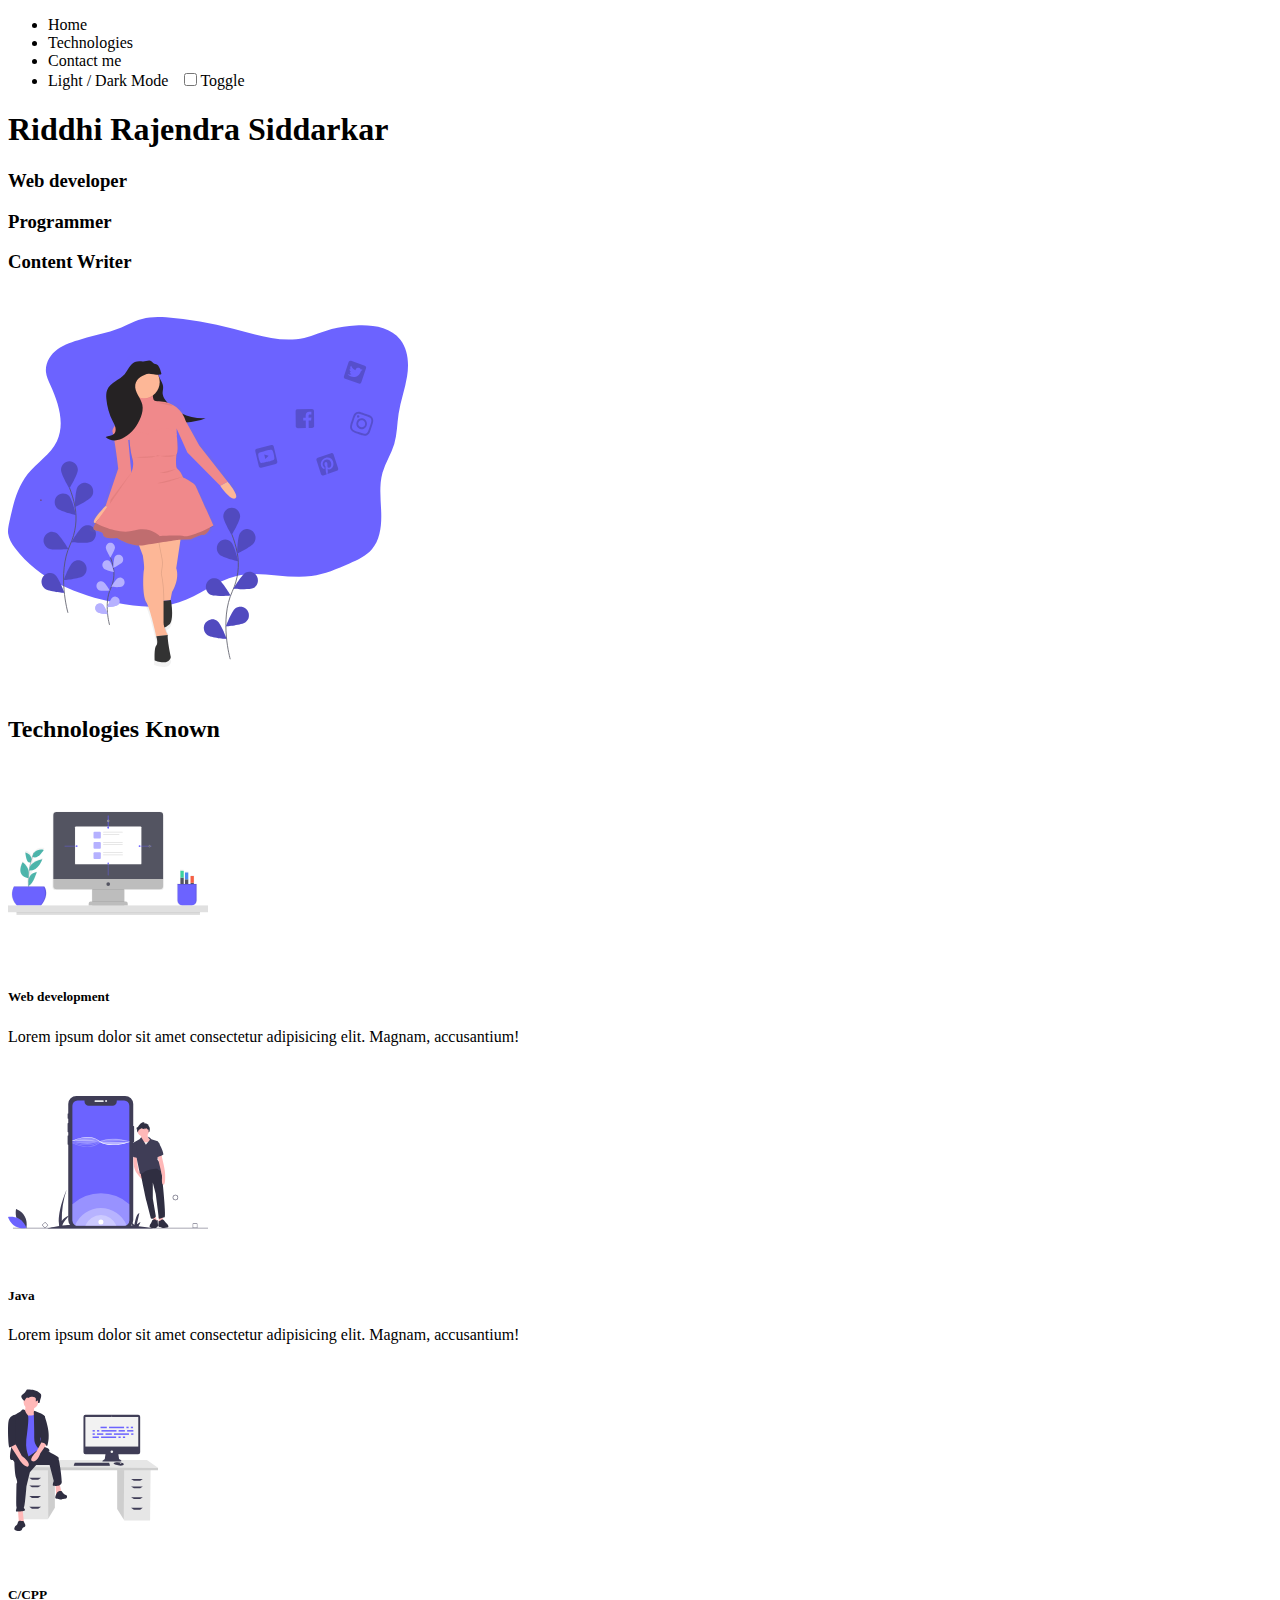
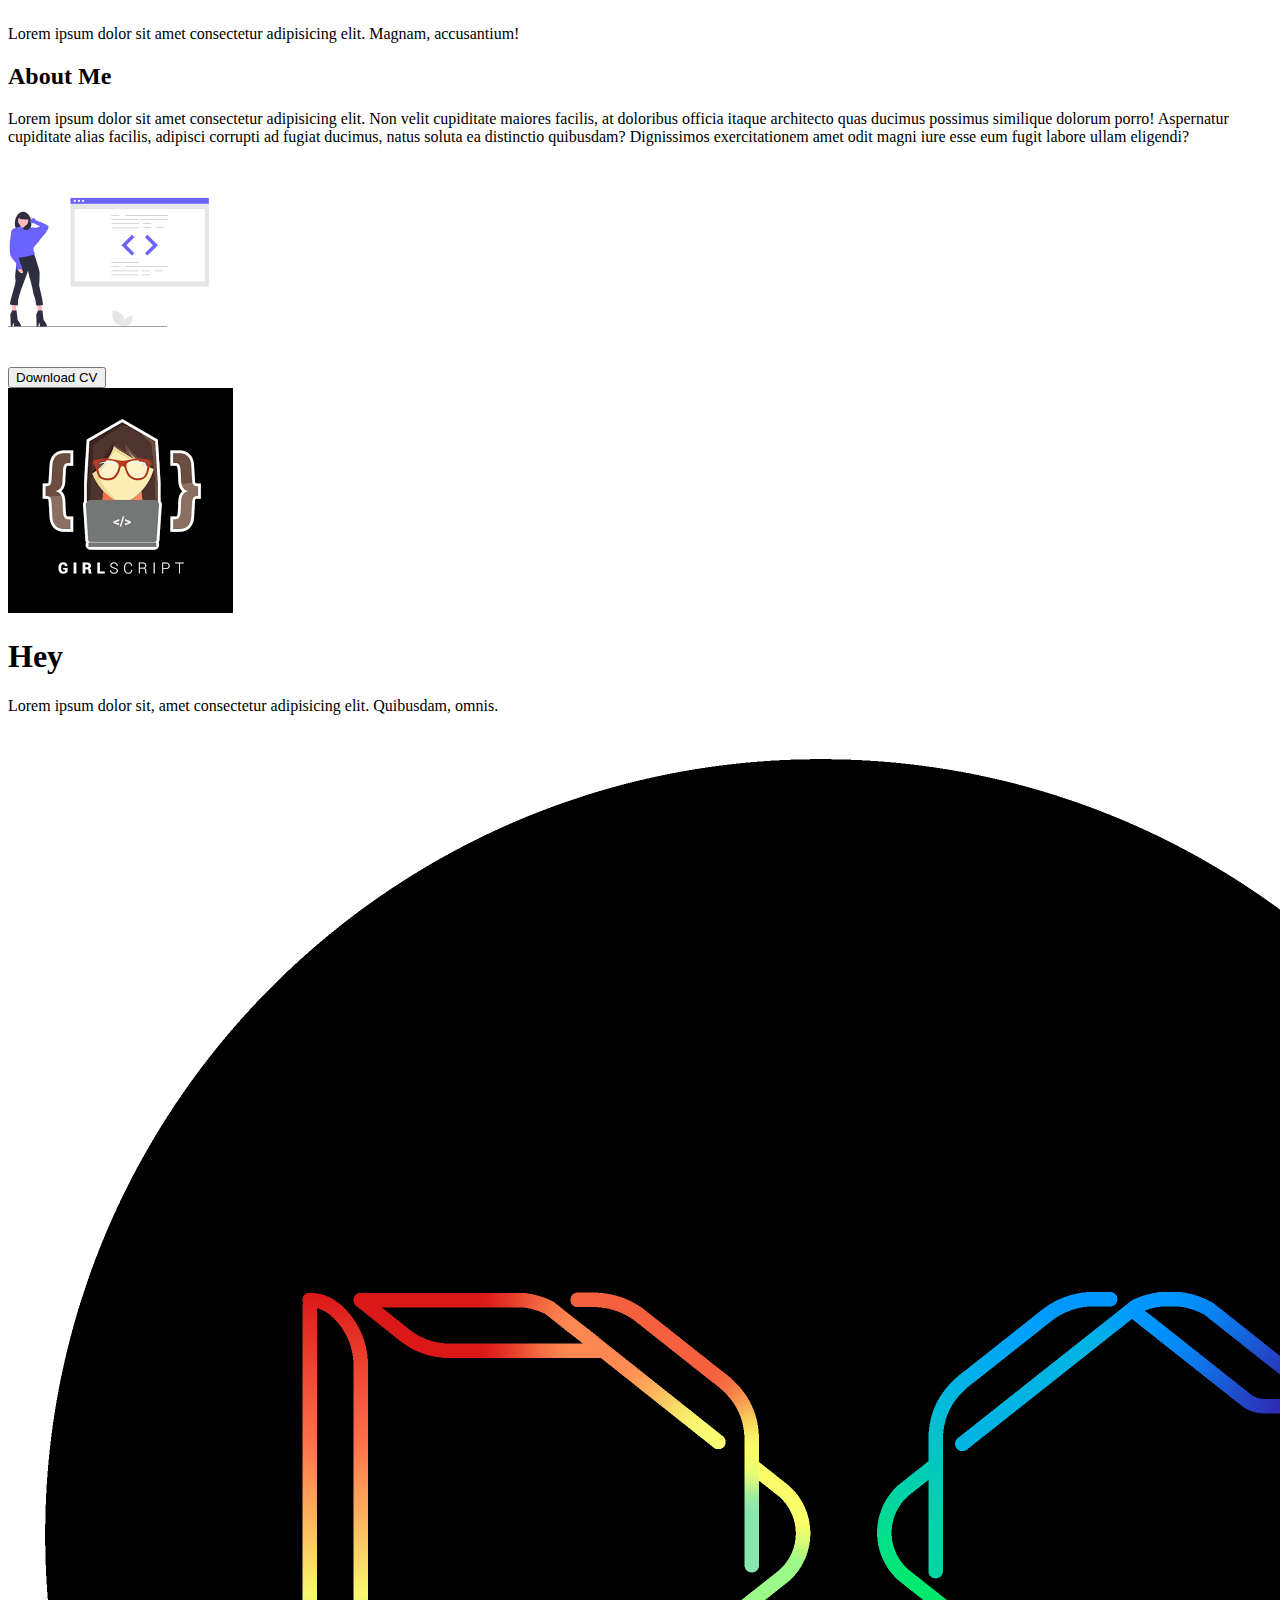
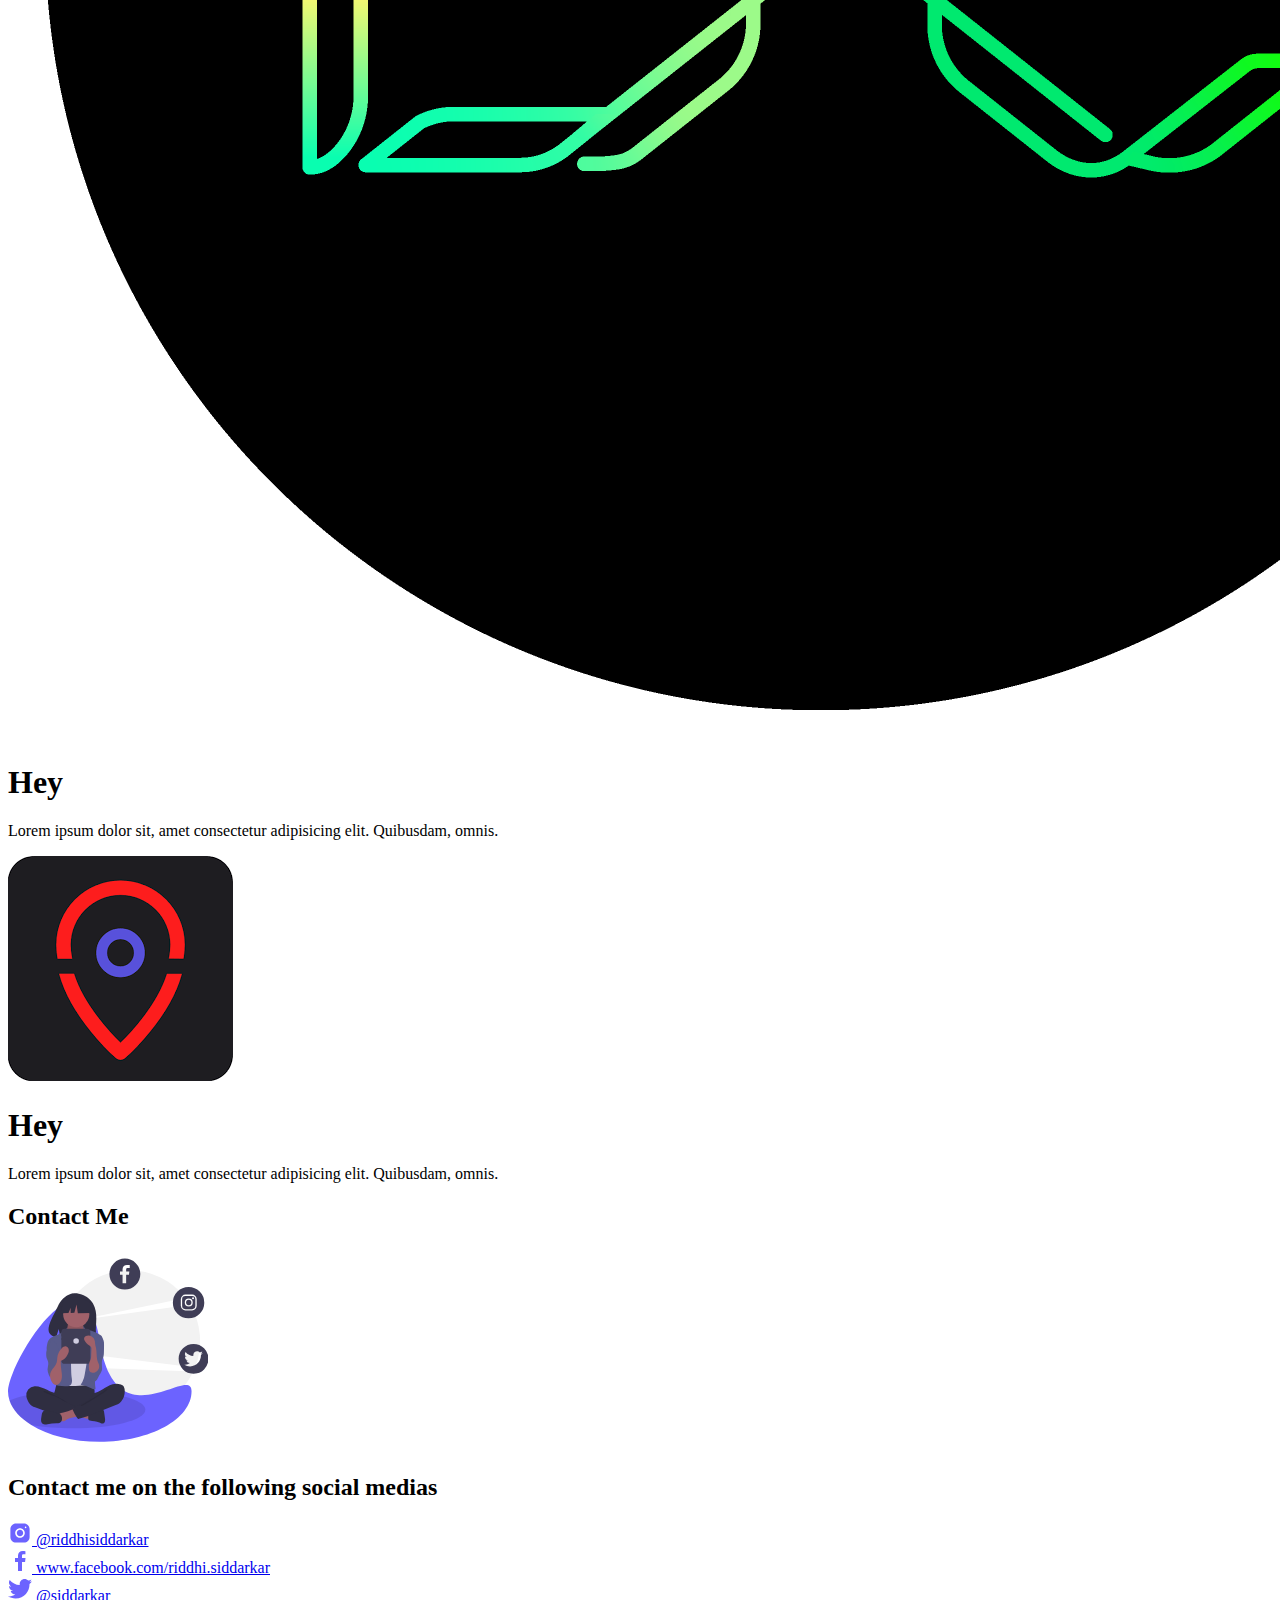
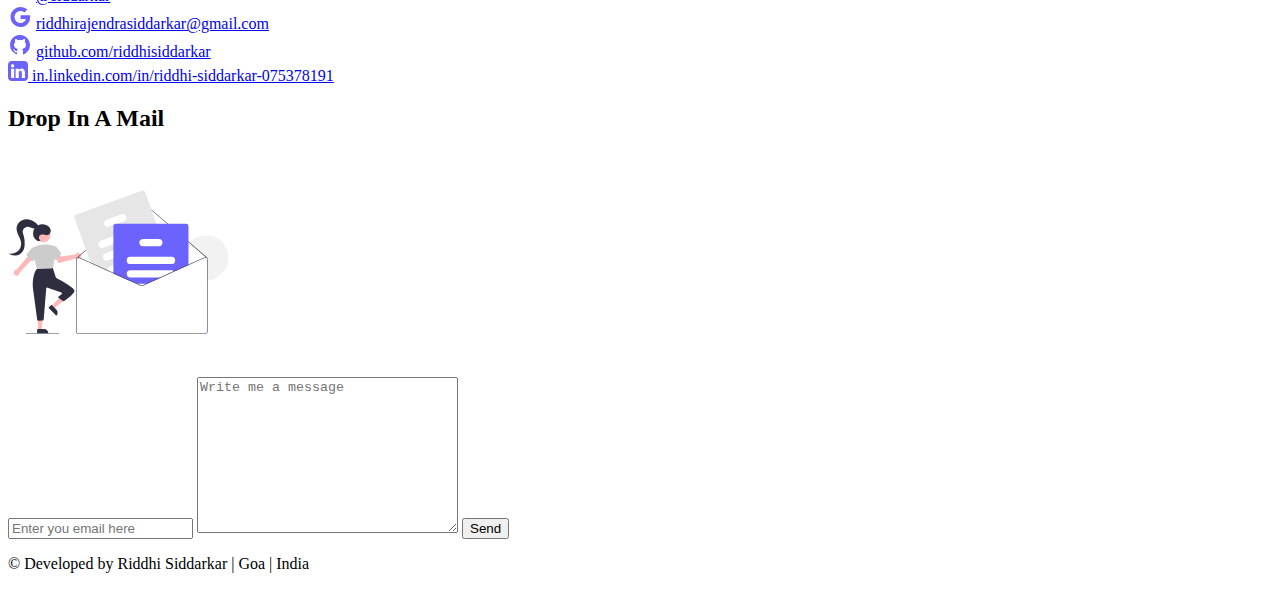
==== index.html @ 044e28ac "Update index.html" ====
<!DOCTYPE html>
<!-- <html lang="en" data-theme="dark"> -->
<html lang="en">
<head>
    <meta charset="UTF-8">
    <meta name="viewport" content="width=device-width, initial-scale=1.0">
    <link rel="stylesheet" href="./css/style.css">
    <link rel="stylesheet" href="./css/about.css">
    <link rel="stylesheet" href="./css/contact.css">
    <link rel="stylesheet" href="./css/getintouch.css">
    <link rel="stylesheet" href="./css/footer.css">
    <link href="https://fonts.googleapis.com/css2?family=Poppins:wght@300&family=Roboto+Slab&display=swap" rel="stylesheet">
    <link href="https://fonts.googleapis.com/css2?family=Pacifico&display=swap" rel="stylesheet">
    <link href="https://fonts.googleapis.com/css2?family=Playfair+Display:ital@1&display=swap" rel="stylesheet">
    <link href="https://fonts.googleapis.com/css2?family=Dancing+Script:wght@700&display=swap" rel="stylesheet">
    <title>Riddhi Siddarkar</title>
</head>
<body>
    <nav>
        <div class="hamburger">
            <div class="line"></div>
            <div class="line"></div>
            <div class="line"></div>
        </div>
        <ul class="navlinks">
            <li>Home</li>
            <li>Technologies</li>
            <li>Contact me</li>
            <li>  
                  <!-- <div class="container"> -->
                <div class="toggle-container">
                    
                <span>Light / Dark Mode  &nbsp; </span>
                    <input type="checkbox" id="switch" name="theme" /><label for="switch">Toggle</label></li>
        </ul>
    </nav>
        <main class="mainpage">
            <section class="mainintro">
                <h1 id="name">Riddhi <span id="middlename">Rajendra</span> Siddarkar</h1>
                <!-- <h3 id="introwords"><span>Web developer</span><span> Coder </span><span>Content Writer</span></h3> -->
                <div id="intro">
                <h3 class="introwords enter">Web developer</h3>
                <h3 class="introwords exit hide10">Programmer</h3>
                <h3 class="introwords exit hide10">Content Writer</h3>
                </div>
            </section>
            <svg class="svgcharacter"width="400" height="400" viewBox="0 0 1000 875" fill="none" xmlns="http://www.w3.org/2000/svg">
                <g id="undraw_influencer_d3xx 1" clip-path="url(#clip0)">
                <path id="Vector" d="M997.741 148.406C992.751 180.008 981.396 210.244 976.519 241.856C972.628 267.105 972.885 293.17 965.626 317.626C958.295 342.356 943.614 364.271 936.447 389.023C936.283 389.584 936.119 390.156 935.965 390.717C934.204 397.241 932.93 403.895 932.156 410.62C931.889 412.85 931.666 415.081 931.488 417.311C929.63 440.602 932.217 464.56 933.018 488.105C934.127 520.723 930.688 556.072 909.784 580.581C895.184 597.689 874.096 607.048 853.727 615.941C822.926 629.344 791.663 642.874 758.531 647.479C696.437 656.097 632.31 632.742 571.273 647.267C520.123 659.442 477.844 696.729 427.874 713.339C377.289 730.162 322.33 724.667 270.154 714.292C174.343 695.236 76.4062 656.478 16.9606 576.664C9.11667 566.13 1.81687 554.431 0.317895 541.24C-0.790935 531.575 1.34459 521.856 3.39798 512.37C12.6382 470.023 22.6485 426.066 49.2707 392.506C72.1968 363.615 106.386 343.923 122.289 310.384C143.111 266.481 126.016 214.044 105.862 169.866C101.006 159.279 95.8928 148.385 94.8661 136.676C92.8846 114.602 106.293 93.4288 123.819 80.5234C141.345 67.6181 162.566 61.3719 183.306 55.3162C220.174 44.7294 262.433 37.9115 296.714 20.2421C330.174 2.98563 356.827 -2.24426 395.277 0.825919C451.882 5.35595 508.007 14.8729 563.039 29.2727C621.355 44.5706 681.601 65.4796 740.462 52.3308C763.932 47.0374 785.985 36.5882 809.189 30.2149C828.593 24.9215 848.644 22.4759 868.737 21.3008C909.363 18.94 955.4 24.2016 980.954 56.8619C1000.4 81.7833 1002.74 116.826 997.741 148.406Z" fill="#6C63FF"/>
                <g id="plant3">
                <path id="Vector_2" d="M555.647 855.563C555.647 855.563 527.721 757.74 560.883 685.74C574.805 655.514 579.435 621.594 572.998 588.807C569.908 573.243 565.44 558.005 559.651 543.283" stroke="#535461" stroke-width="2" stroke-miterlimit="10"/>
                <path id="Vector_3" d="M580.349 497.845C580.349 509.829 559.292 544.607 559.292 544.607C559.292 544.607 538.244 509.787 538.244 497.845C538.415 492.206 540.708 486.857 544.636 482.931C548.564 479.005 553.821 476.809 559.292 476.809C564.763 476.809 570.019 479.005 573.947 482.931C577.876 486.857 580.168 492.206 580.339 497.845H580.349Z" fill="#6C63FF"/>
                <path id="Vector_4" d="M615.144 564.203C608.83 574.271 572.823 591.655 572.823 591.655C572.823 591.655 573.48 550.673 579.795 540.605C581.262 538.134 583.195 535.991 585.478 534.303C587.761 532.614 590.349 531.413 593.089 530.772C595.829 530.13 598.666 530.061 601.432 530.567C604.199 531.074 606.839 532.146 609.197 533.721C611.556 535.296 613.585 537.341 615.165 539.737C616.745 542.133 617.843 544.831 618.397 547.672C618.95 550.512 618.946 553.438 618.386 556.277C617.825 559.117 616.719 561.811 615.133 564.203H615.144Z" fill="#6C63FF"/>
                <path id="Vector_5" d="M613.624 677.694C603.244 683.114 563.655 679.366 563.655 679.366C563.655 679.366 584.281 644.324 594.661 638.935C599.63 636.495 605.327 636.157 610.534 637.994C615.74 639.832 620.043 643.697 622.52 648.765C624.997 653.832 625.452 659.697 623.788 665.106C622.123 670.515 618.471 675.037 613.614 677.704L613.624 677.694Z" fill="#6C63FF"/>
                <path id="Vector_6" d="M593.717 763.288C584.374 770.413 544.743 773.642 544.743 773.642C544.743 773.642 559.333 735.529 568.676 728.383C570.9 726.688 573.427 725.461 576.111 724.772C578.796 724.084 581.586 723.947 584.321 724.37C587.057 724.794 589.685 725.768 592.056 727.239C594.426 728.709 596.492 730.647 598.137 732.941C599.781 735.235 600.971 737.84 601.638 740.608C602.306 743.377 602.439 746.253 602.028 749.074C601.618 751.895 600.672 754.605 599.246 757.049C597.82 759.494 595.941 761.624 593.717 763.32V763.288Z" fill="#6C63FF"/>
                <path id="Vector_7" d="M528.624 593.973C536.961 602.326 575.852 610.986 575.852 610.986C575.852 610.986 566.335 571.19 557.998 562.837C556.023 560.807 553.678 559.201 551.096 558.113C548.515 557.025 545.75 556.477 542.962 556.5C540.173 556.523 537.417 557.116 534.853 558.246C532.289 559.376 529.968 561.02 528.025 563.083C526.082 565.145 524.556 567.585 523.534 570.261C522.513 572.936 522.018 575.794 522.076 578.669C522.135 581.544 522.747 584.378 523.876 587.007C525.005 589.636 526.63 592.007 528.655 593.984L528.624 593.973Z" fill="#6C63FF"/>
                <path id="Vector_8" d="M506.581 694.389C516.961 699.788 556.55 696.062 556.55 696.062C556.55 696.062 535.934 661.019 525.534 655.588C523.058 654.229 520.344 653.393 517.55 653.13C514.757 652.867 511.941 653.182 509.267 654.057C506.593 654.932 504.116 656.349 501.981 658.225C499.846 660.1 498.095 662.397 496.833 664.98C495.57 667.563 494.821 670.379 494.628 673.265C494.436 676.151 494.805 679.047 495.713 681.783C496.621 684.52 498.05 687.042 499.916 689.201C501.783 691.36 504.049 693.113 506.581 694.357V694.389Z" fill="#6C63FF"/>
                <path id="Vector_9" d="M498.142 795.017C507.485 802.142 547.115 805.371 547.115 805.371C547.115 805.371 532.526 767.258 523.183 760.112C518.69 756.688 513.062 755.244 507.537 756.099C502.012 756.954 497.042 760.037 493.722 764.67C490.401 769.302 489.001 775.106 489.83 780.803C490.659 786.5 493.649 791.624 498.142 795.048V795.017Z" fill="#6C63FF"/>
                <path id="Vector_10" opacity="0.25" d="M580.349 497.845C580.349 509.829 559.292 544.607 559.292 544.607C559.292 544.607 538.244 509.787 538.244 497.845C538.415 492.206 540.708 486.857 544.636 482.931C548.564 479.005 553.821 476.809 559.292 476.809C564.763 476.809 570.019 479.005 573.947 482.931C577.876 486.857 580.168 492.206 580.339 497.845H580.349Z" fill="black"/>
                <path id="Vector_11" opacity="0.25" d="M615.144 564.203C608.83 574.271 572.823 591.655 572.823 591.655C572.823 591.655 573.48 550.673 579.795 540.605C581.262 538.134 583.195 535.991 585.478 534.303C587.761 532.614 590.349 531.413 593.089 530.772C595.829 530.13 598.666 530.061 601.432 530.567C604.199 531.074 606.839 532.146 609.197 533.721C611.556 535.296 613.585 537.341 615.165 539.737C616.745 542.133 617.843 544.831 618.397 547.672C618.95 550.512 618.946 553.438 618.386 556.277C617.825 559.117 616.719 561.811 615.133 564.203H615.144Z" fill="black"/>
                <path id="Vector_12" opacity="0.25" d="M613.624 677.694C603.244 683.114 563.655 679.366 563.655 679.366C563.655 679.366 584.281 644.324 594.661 638.935C599.63 636.495 605.327 636.157 610.534 637.994C615.74 639.832 620.043 643.697 622.52 648.765C624.997 653.832 625.452 659.697 623.788 665.106C622.123 670.515 618.471 675.037 613.614 677.704L613.624 677.694Z" fill="black"/>
                <path id="Vector_13" opacity="0.25" d="M593.717 763.288C584.374 770.413 544.743 773.642 544.743 773.642C544.743 773.642 559.333 735.529 568.676 728.383C570.9 726.688 573.427 725.461 576.111 724.772C578.796 724.084 581.586 723.947 584.321 724.37C587.057 724.794 589.685 725.768 592.056 727.239C594.426 728.709 596.492 730.647 598.137 732.941C599.781 735.235 600.971 737.84 601.638 740.608C602.306 743.377 602.439 746.253 602.028 749.074C601.618 751.895 600.672 754.605 599.246 757.049C597.82 759.494 595.941 761.624 593.717 763.32V763.288Z" fill="black"/>
                <path id="Vector_14" opacity="0.25" d="M528.624 593.973C536.961 602.326 575.852 610.986 575.852 610.986C575.852 610.986 566.335 571.19 557.998 562.837C556.023 560.807 553.678 559.201 551.096 558.113C548.515 557.025 545.75 556.477 542.962 556.5C540.173 556.523 537.417 557.116 534.853 558.246C532.289 559.376 529.968 561.02 528.025 563.083C526.082 565.145 524.556 567.585 523.534 570.261C522.513 572.936 522.018 575.794 522.076 578.669C522.135 581.544 522.747 584.378 523.876 587.007C525.005 589.636 526.63 592.007 528.655 593.984L528.624 593.973Z" fill="black"/>
                <path id="Vector_15" opacity="0.25" d="M506.581 694.389C516.961 699.788 556.55 696.062 556.55 696.062C556.55 696.062 535.934 661.019 525.534 655.588C523.058 654.229 520.344 653.393 517.55 653.13C514.757 652.867 511.941 653.182 509.267 654.057C506.593 654.932 504.116 656.349 501.981 658.225C499.846 660.1 498.095 662.397 496.833 664.98C495.57 667.563 494.821 670.379 494.628 673.265C494.436 676.151 494.805 679.047 495.713 681.783C496.621 684.52 498.05 687.042 499.916 689.201C501.783 691.36 504.049 693.113 506.581 694.357V694.389Z" fill="black"/>
                <path id="Vector_16" opacity="0.25" d="M498.142 795.017C507.485 802.142 547.115 805.371 547.115 805.371C547.115 805.371 532.526 767.258 523.183 760.112C518.69 756.688 513.062 755.244 507.537 756.099C502.012 756.954 497.042 760.037 493.722 764.67C490.401 769.302 489.001 775.106 489.83 780.803C490.659 786.5 493.649 791.624 498.142 795.048V795.017Z" fill="black"/>
                </g>
                <g id="plant1">
                <path id="Vector_17" d="M149.897 739.616C149.897 739.616 121.951 641.783 155.134 569.782C169.055 539.557 173.686 505.637 167.248 472.849C164.158 457.286 159.691 442.048 153.901 427.326" stroke="#535461" stroke-width="2" stroke-miterlimit="10"/>
                <path id="Vector_18" d="M174.63 381.845C174.63 393.829 153.573 428.607 153.573 428.607C153.573 428.607 132.515 393.84 132.515 381.845C132.686 376.206 134.979 370.858 138.907 366.931C142.835 363.005 148.092 360.81 153.563 360.81C159.034 360.81 164.29 363.005 168.218 366.931C172.147 370.858 174.439 376.206 174.61 381.845H174.63Z" fill="#6C63FF"/>
                <path id="Vector_19" d="M209.446 448.256C203.131 458.324 167.125 475.708 167.125 475.708C167.125 475.708 167.782 434.726 174.097 424.658C175.579 422.219 177.516 420.108 179.797 418.448C182.078 416.787 184.656 415.611 187.381 414.988C190.106 414.365 192.925 414.306 195.672 414.816C198.42 415.326 201.041 416.395 203.385 417.959C205.728 419.524 207.747 421.553 209.323 423.929C210.898 426.305 212 428.98 212.564 431.8C213.128 434.619 213.143 437.526 212.608 440.351C212.072 443.176 210.997 445.863 209.446 448.256Z" fill="#6C63FF"/>
                <path id="Vector_20" d="M207.916 561.736C197.536 567.136 157.947 563.409 157.947 563.409C157.947 563.409 178.573 528.367 188.953 522.978C191.429 521.618 194.143 520.783 196.936 520.52C199.73 520.257 202.546 520.572 205.22 521.447C207.893 522.322 210.37 523.739 212.506 525.614C214.641 527.49 216.391 529.787 217.654 532.369C218.917 534.952 219.666 537.769 219.858 540.655C220.051 543.54 219.682 546.436 218.774 549.173C217.866 551.91 216.437 554.432 214.57 556.591C212.704 558.75 210.438 560.503 207.906 561.747L207.916 561.736Z" fill="#6C63FF"/>
                <path id="Vector_21" d="M188.008 647.341C178.665 654.466 139.035 657.695 139.035 657.695C139.035 657.695 153.624 619.583 162.967 612.436C167.46 609.012 173.088 607.569 178.613 608.424C184.138 609.278 189.107 612.361 192.428 616.994C195.749 621.627 197.149 627.43 196.32 633.127C195.491 638.825 192.501 643.949 188.008 647.373V647.341Z" fill="#6C63FF"/>
                <path id="Vector_22" d="M122.916 478.026C131.253 486.379 170.144 495.039 170.144 495.039C170.144 495.039 160.626 455.243 152.29 446.891C148.268 442.966 142.909 440.833 137.373 440.953C131.837 441.073 126.57 443.436 122.712 447.532C118.853 451.627 116.715 457.125 116.759 462.834C116.803 468.543 119.026 474.005 122.947 478.037L122.916 478.026Z" fill="#6C63FF"/>
                <path id="Vector_23" d="M100.873 578.442C111.253 583.841 150.842 580.115 150.842 580.115C150.842 580.115 130.216 545.073 119.836 539.684C117.36 538.324 114.646 537.489 111.852 537.226C109.059 536.963 106.243 537.278 103.569 538.153C100.895 539.028 98.4182 540.445 96.2829 542.32C94.1476 544.196 92.3973 546.493 91.1346 549.075C89.872 551.658 89.1225 554.475 88.9302 557.361C88.7378 560.246 89.1065 563.142 90.0146 565.879C90.9227 568.616 92.3519 571.138 94.2183 573.297C96.0846 575.456 98.3505 577.209 100.883 578.453L100.873 578.442Z" fill="#6C63FF"/>
                <path id="Vector_24" d="M92.4025 679.07C101.745 686.195 141.376 689.424 141.376 689.424C141.376 689.424 126.786 651.311 117.444 644.165C115.219 642.47 112.692 641.243 110.008 640.554C107.323 639.866 104.533 639.729 101.798 640.152C99.0619 640.575 96.4339 641.55 94.0635 643.021C91.6931 644.491 89.6268 646.429 87.9825 648.723C86.3383 651.017 85.1484 653.622 84.4807 656.39C83.8129 659.159 83.6805 662.035 84.0909 664.856C84.5014 667.677 85.4466 670.387 86.8727 672.831C88.2988 675.276 90.1778 677.406 92.4025 679.102V679.07Z" fill="#6C63FF"/>
                <path id="Vector_25" opacity="0.25" d="M174.63 381.845C174.63 393.829 153.573 428.607 153.573 428.607C153.573 428.607 132.515 393.84 132.515 381.845C132.686 376.206 134.979 370.858 138.907 366.931C142.835 363.005 148.092 360.81 153.563 360.81C159.034 360.81 164.29 363.005 168.218 366.931C172.147 370.858 174.439 376.206 174.61 381.845H174.63Z" fill="black"/>
                <path id="Vector_26" opacity="0.25" d="M209.446 448.256C203.131 458.324 167.125 475.708 167.125 475.708C167.125 475.708 167.782 434.726 174.097 424.658C175.579 422.219 177.516 420.108 179.797 418.448C182.078 416.787 184.656 415.611 187.381 414.988C190.106 414.365 192.925 414.306 195.672 414.816C198.42 415.326 201.041 416.395 203.385 417.959C205.728 419.524 207.747 421.553 209.323 423.929C210.898 426.305 212 428.98 212.564 431.8C213.128 434.619 213.143 437.526 212.608 440.351C212.072 443.176 210.997 445.863 209.446 448.256Z" fill="black"/>
                <path id="Vector_27" opacity="0.25" d="M207.916 561.736C197.536 567.136 157.947 563.409 157.947 563.409C157.947 563.409 178.573 528.367 188.953 522.978C191.429 521.618 194.143 520.783 196.936 520.52C199.73 520.257 202.546 520.572 205.22 521.447C207.893 522.322 210.37 523.739 212.506 525.614C214.641 527.49 216.391 529.787 217.654 532.369C218.917 534.952 219.666 537.769 219.858 540.655C220.051 543.54 219.682 546.436 218.774 549.173C217.866 551.91 216.437 554.432 214.57 556.591C212.704 558.75 210.438 560.503 207.906 561.747L207.916 561.736Z" fill="black"/>
                <path id="Vector_28" opacity="0.25" d="M188.008 647.341C178.665 654.466 139.035 657.695 139.035 657.695C139.035 657.695 153.624 619.583 162.967 612.436C167.46 609.012 173.088 607.569 178.613 608.424C184.138 609.278 189.107 612.361 192.428 616.994C195.749 621.627 197.149 627.43 196.32 633.127C195.491 638.825 192.501 643.949 188.008 647.373V647.341Z" fill="black"/>
                <path id="Vector_29" opacity="0.25" d="M122.916 478.026C131.253 486.379 170.144 495.039 170.144 495.039C170.144 495.039 160.626 455.243 152.29 446.891C148.268 442.966 142.909 440.833 137.373 440.953C131.837 441.073 126.57 443.436 122.712 447.532C118.853 451.627 116.715 457.125 116.759 462.834C116.803 468.543 119.026 474.005 122.947 478.037L122.916 478.026Z" fill="black"/>
                <path id="Vector_30" opacity="0.25" d="M100.873 578.442C111.253 583.841 150.842 580.115 150.842 580.115C150.842 580.115 130.216 545.073 119.836 539.684C117.36 538.324 114.646 537.489 111.852 537.226C109.059 536.963 106.243 537.278 103.569 538.153C100.895 539.028 98.4182 540.445 96.2829 542.32C94.1476 544.196 92.3973 546.493 91.1346 549.075C89.872 551.658 89.1225 554.475 88.9302 557.361C88.7378 560.246 89.1065 563.142 90.0146 565.879C90.9227 568.616 92.3519 571.138 94.2183 573.297C96.0846 575.456 98.3505 577.209 100.883 578.453L100.873 578.442Z" fill="black"/>
                <path id="Vector_31" opacity="0.25" d="M92.4025 679.07C101.745 686.195 141.376 689.424 141.376 689.424C141.376 689.424 126.786 651.311 117.444 644.165C115.219 642.47 112.692 641.243 110.008 640.554C107.323 639.866 104.533 639.729 101.798 640.152C99.0619 640.575 96.4339 641.55 94.0635 643.021C91.6931 644.491 89.6268 646.429 87.9825 648.723C86.3383 651.017 85.1484 653.622 84.4807 656.39C83.8129 659.159 83.6805 662.035 84.0909 664.856C84.5014 667.677 85.4466 670.387 86.8727 672.831C88.2988 675.276 90.1778 677.406 92.4025 679.102V679.07Z" fill="black"/>
                </g>
                <g id="plant2">
                <path id="Vector_32" d="M253.973 770.074C253.973 770.074 238.85 717.14 256.807 678.128C264.444 661.828 266.746 643.413 263.368 625.649C261.707 617.228 259.301 608.982 256.181 601.013" stroke="#535461" stroke-width="2" stroke-miterlimit="10"/>
                <path id="Vector_33" d="M267.341 576.378C267.341 582.868 255.945 601.691 255.945 601.691C255.945 601.691 244.548 582.868 244.548 576.378C244.548 573.261 245.749 570.272 247.886 568.068C250.023 565.865 252.922 564.626 255.945 564.626C258.967 564.626 261.866 565.865 264.003 568.068C266.14 570.272 267.341 573.261 267.341 576.378Z" fill="#6C63FF"/>
                <path id="Vector_34" d="M286.181 612.331C282.762 617.783 263.275 627.152 263.275 627.152C263.275 627.152 263.624 604.92 267.053 599.521C267.867 598.225 268.92 597.107 270.153 596.231C271.386 595.355 272.773 594.738 274.237 594.415C275.701 594.092 277.212 594.07 278.685 594.349C280.157 594.628 281.562 595.204 282.818 596.043C284.075 596.882 285.159 597.968 286.008 599.239C286.858 600.51 287.456 601.941 287.77 603.451C288.083 604.96 288.105 606.518 287.834 608.037C287.563 609.555 287.005 611.003 286.191 612.299L286.181 612.331Z" fill="#6C63FF"/>
                <path id="Vector_35" d="M285.359 673.776C279.743 676.698 258.306 674.676 258.306 674.676C258.306 674.676 269.476 655.705 275.092 652.783C277.792 651.379 280.922 651.138 283.794 652.114C286.666 653.09 289.044 655.202 290.406 657.986C291.767 660.77 292 663.998 291.054 666.959C290.108 669.92 288.059 672.373 285.359 673.776Z" fill="#6C63FF"/>
                <path id="Vector_36" d="M274.589 720.168C269.528 724.032 248.07 725.768 248.07 725.768C248.07 725.768 255.965 705.124 261.027 701.27C263.457 699.416 266.502 698.633 269.492 699.093C272.482 699.554 275.173 701.221 276.971 703.727C278.77 706.233 279.529 709.373 279.083 712.456C278.636 715.539 277.02 718.313 274.589 720.168Z" fill="#6C63FF"/>
                <path id="Vector_37" d="M239.343 628.454C243.86 632.975 264.897 637.665 264.897 637.665C264.897 637.665 259.764 616.121 255.226 611.6C253.057 609.428 250.14 608.234 247.117 608.279C244.094 608.325 241.213 609.607 239.107 611.844C237.001 614.08 235.842 617.088 235.886 620.205C235.931 623.322 237.174 626.293 239.343 628.465V628.454Z" fill="#6C63FF"/>
                <path id="Vector_38" d="M227.413 682.818C233.029 685.74 254.466 683.718 254.466 683.718C254.466 683.718 243.326 664.746 237.669 661.824C236.333 661.129 234.876 660.712 233.383 660.597C231.89 660.483 230.39 660.672 228.968 661.155C227.546 661.639 226.23 662.406 225.096 663.413C223.961 664.421 223.03 665.649 222.356 667.027C221.682 668.406 221.278 669.908 221.167 671.447C221.055 672.987 221.239 674.534 221.708 676C222.176 677.466 222.921 678.823 223.898 679.993C224.875 681.163 226.066 682.122 227.402 682.818H227.413Z" fill="#6C63FF"/>
                <path id="Vector_39" d="M222.793 737.297C227.854 741.161 249.312 742.898 249.312 742.898C249.312 742.898 241.417 722.254 236.355 718.4C235.152 717.482 233.785 716.817 232.332 716.443C230.88 716.07 229.37 715.995 227.89 716.223C226.409 716.451 224.987 716.977 223.703 717.772C222.42 718.567 221.301 719.615 220.411 720.856C219.52 722.097 218.875 723.506 218.513 725.004C218.151 726.502 218.078 728.059 218.299 729.585C218.521 731.112 219.031 732.579 219.802 733.902C220.573 735.225 221.589 736.379 222.793 737.297Z" fill="#6C63FF"/>
                <path id="Vector_40" opacity="0.5" d="M267.341 576.378C267.341 582.868 255.945 601.691 255.945 601.691C255.945 601.691 244.548 582.868 244.548 576.378C244.548 573.261 245.749 570.272 247.886 568.068C250.023 565.865 252.922 564.626 255.945 564.626C258.967 564.626 261.866 565.865 264.003 568.068C266.14 570.272 267.341 573.261 267.341 576.378Z" fill="white"/>
                <path id="Vector_41" opacity="0.5" d="M286.181 612.331C282.762 617.783 263.275 627.152 263.275 627.152C263.275 627.152 263.624 604.92 267.053 599.521C267.867 598.225 268.92 597.107 270.153 596.231C271.386 595.355 272.773 594.738 274.237 594.415C275.701 594.092 277.212 594.07 278.685 594.349C280.157 594.628 281.562 595.204 282.818 596.043C284.075 596.882 285.159 597.968 286.008 599.239C286.858 600.51 287.456 601.941 287.77 603.451C288.083 604.96 288.105 606.518 287.834 608.037C287.563 609.555 287.005 611.003 286.191 612.299L286.181 612.331Z" fill="white"/>
                <path id="Vector_42" opacity="0.5" d="M285.359 673.776C279.743 676.698 258.306 674.676 258.306 674.676C258.306 674.676 269.476 655.705 275.092 652.783C277.792 651.379 280.922 651.138 283.794 652.114C286.666 653.09 289.044 655.202 290.406 657.986C291.767 660.77 292 663.998 291.054 666.959C290.108 669.92 288.059 672.373 285.359 673.776Z" fill="white"/>
                <path id="Vector_43" opacity="0.5" d="M274.589 720.168C269.528 724.032 248.07 725.768 248.07 725.768C248.07 725.768 255.965 705.124 261.027 701.27C263.457 699.416 266.502 698.633 269.492 699.093C272.482 699.554 275.173 701.221 276.971 703.727C278.77 706.233 279.529 709.373 279.083 712.456C278.636 715.539 277.02 718.313 274.589 720.168Z" fill="white"/>
                <path id="Vector_44" opacity="0.5" d="M239.343 628.454C243.86 632.975 264.897 637.665 264.897 637.665C264.897 637.665 259.764 616.121 255.226 611.6C253.057 609.428 250.14 608.234 247.117 608.279C244.094 608.325 241.213 609.607 239.107 611.844C237.001 614.08 235.842 617.088 235.886 620.205C235.931 623.322 237.174 626.293 239.343 628.465V628.454Z" fill="white"/>
                <path id="Vector_45" opacity="0.5" d="M227.413 682.818C233.029 685.74 254.466 683.718 254.466 683.718C254.466 683.718 243.326 664.746 237.669 661.824C236.333 661.129 234.876 660.712 233.383 660.597C231.89 660.483 230.39 660.672 228.968 661.155C227.546 661.639 226.23 662.406 225.096 663.413C223.961 664.421 223.03 665.649 222.356 667.027C221.682 668.406 221.278 669.908 221.167 671.447C221.055 672.987 221.239 674.534 221.708 676C222.176 677.466 222.921 678.823 223.898 679.993C224.875 681.163 226.066 682.122 227.402 682.818H227.413Z" fill="white"/>
                <path id="Vector_46" opacity="0.5" d="M222.793 737.297C227.854 741.161 249.312 742.898 249.312 742.898C249.312 742.898 241.417 722.254 236.355 718.4C235.152 717.482 233.785 716.817 232.332 716.443C230.88 716.07 229.37 715.995 227.89 716.223C226.409 716.451 224.987 716.977 223.703 717.772C222.42 718.567 221.301 719.615 220.411 720.856C219.52 722.097 218.875 723.506 218.513 725.004C218.151 726.502 218.078 728.059 218.299 729.585C218.521 731.112 219.031 732.579 219.802 733.902C220.573 735.225 221.589 736.379 222.793 737.297Z" fill="white"/>
                </g>
                <path id="Vector_47" d="M82.2998 459.436C82.7083 459.436 83.1 459.269 83.3888 458.971C83.6776 458.673 83.8399 458.269 83.8399 457.848C83.8399 457.427 83.6776 457.023 83.3888 456.725C83.1 456.427 82.7083 456.26 82.2998 456.26C81.8914 456.26 81.4996 456.427 81.2108 456.725C80.922 457.023 80.7598 457.427 80.7598 457.848C80.7598 458.269 80.922 458.673 81.2108 458.971C81.4996 459.269 81.8914 459.436 82.2998 459.436Z" fill="#72351C"/>
                <path id="Vector_48" d="M247.146 476.301L304.795 396.9L295.688 303.227L423.593 292.588L423.121 273.711L451.437 335.814L537.402 420.307L537.998 421.186L557.7 411.033L482.752 317.52L447.392 255.407L447.31 255.121C438.522 225.954 412.32 205.564 382.064 204.304C374.548 203.997 368.09 203.436 365.472 202.441C357.382 199.392 361.427 168.849 361.427 168.849L306.817 174.947C306.817 174.947 311.899 187.439 315.647 200.737C317.643 207.995 317.232 215.733 314.479 222.723C311.727 229.713 306.79 235.556 300.452 239.325C283.799 249.446 250.257 266.968 254.743 284.394C261.828 311.919 269.405 376.499 269.405 376.499L236.027 473.209" fill="url(#paint0_linear)"/>
                <path id="Vector_49" d="M236.016 473.241C236.016 473.241 190.503 517.018 209.723 517.018C228.942 517.018 247.146 476.301 247.146 476.301" fill="url(#paint1_linear)"/>
                <path id="Vector_50" d="M558.635 412.166L557.7 411.001L537.988 421.175C541.889 426.797 563.953 457.604 576.828 453.899C591.006 449.834 558.635 412.166 558.635 412.166Z" fill="url(#paint2_linear)"/>
                <path id="Vector_51" d="M407.947 714.525C407.947 714.525 418.06 766.4 402.885 778.66C387.71 790.92 378.614 787.818 378.614 787.818V717.574L407.947 714.525Z" fill="url(#paint3_linear)"/>
                <path id="Vector_52" d="M217.187 506.865C217.187 506.865 198.593 529.245 205.678 534.338C212.762 539.43 228.953 536.36 229.979 547.603C231.006 558.846 266.386 555.744 266.386 555.744C266.386 555.744 304.815 580.178 337.228 574.07C369.641 567.961 429.158 559.778 429.158 559.778L461.52 558.719C461.52 558.719 487.844 545.485 492.906 547.603C497.967 549.72 517.177 532.337 510.103 520.077C503.029 507.818 217.187 506.865 217.187 506.865Z" fill="url(#paint4_linear)"/>
                <path id="Vector_53" d="M436.263 540.436L422.105 633.081C422.105 633.081 433.234 657.515 410.975 694.167L406.93 714.525L379.62 717.574L369.517 511.925L436.263 540.436Z" fill="url(#paint5_linear)"/>
                <g id="Group" opacity="0.1">
                <path id="Vector_54" opacity="0.1" d="M307.823 527.202L336.14 600.537C336.14 600.537 341.201 631.08 339.22 637.188C337.238 643.297 334.158 702.34 345.287 720.665C356.417 738.991 371.581 808.218 371.581 808.218L401.92 805.169C401.92 805.169 390.749 785.806 390.749 773.568V715.541C390.749 715.541 390.749 675.841 383.665 647.331L386.366 628.274C387.255 622.024 387.081 615.661 385.852 609.472L367.485 517.018L307.823 527.202Z" fill="url(#paint6_linear)"/>
                </g>
                <path id="Vector_55" d="M305.801 527.202L334.117 600.537C334.117 600.537 339.179 631.08 337.197 637.188C335.216 643.297 332.136 702.34 343.265 720.665C354.394 738.991 369.559 808.218 369.559 808.218L399.897 805.169C399.897 805.169 388.727 785.806 388.727 773.568V715.541C388.727 715.541 388.727 675.841 381.643 647.331L384.343 628.274C385.232 622.024 385.058 615.661 383.83 609.472L365.503 517.018L305.801 527.202Z" fill="url(#paint7_linear)"/>
                <path id="Vector_56" d="M369.517 808.187C369.517 808.187 375.585 826.512 369.517 831.605C363.45 836.697 365.503 870.289 365.503 870.289C365.503 870.289 402.926 885.555 407.977 861.131C407.977 861.131 397.864 815.322 399.887 805.138L369.517 808.187Z" fill="url(#paint8_linear)"/>
                <path id="Vector_57" d="M347.269 288.978C347.269 288.978 396.828 254.359 423.121 288.978C423.121 288.978 429.189 331.738 423.121 339.879C423.121 339.879 418.06 373.471 426.201 378.563C434.343 383.655 440.359 399.938 440.359 399.938C440.359 399.938 469.692 413.172 473.737 422.34C477.782 431.508 520.257 523.126 520.257 523.126C520.257 523.126 463.624 553.669 443.398 550.652C423.172 547.635 378.717 550.652 378.717 550.652C378.717 550.652 354.446 524.185 310.955 536.402C267.464 548.619 209.815 517.06 209.815 517.06L298.768 395.873C298.768 395.873 313.943 375.514 306.858 352.096C299.774 328.678 298.768 297.119 298.768 297.119C298.768 297.119 301.756 272.685 347.269 288.978Z" fill="url(#paint9_linear)"/>
                <path id="Vector_58" opacity="0.1" d="M372.053 207.936C372.053 207.936 404.589 205.215 412.731 216.236L372.053 207.936Z" fill="url(#paint10_linear)"/>
                <path id="Vector_59" opacity="0.1" d="M287.331 255.121C287.331 255.121 310.945 232.423 324.107 235.842L287.331 255.121Z" fill="url(#paint11_linear)"/>
                <g id="Group_2" opacity="0.1">
                <path id="Vector_60" opacity="0.1" d="M309.846 174.947C309.846 174.947 311.899 180.092 314.425 187.281C321.412 192.83 329.908 195.985 338.722 196.304C347.536 196.623 356.226 194.089 363.573 189.059C363.324 182.309 363.619 175.549 364.456 168.849L309.846 174.947Z" fill="url(#paint12_linear)"/>
                </g>
                <path id="Vector_61" d="M337.156 196.332C360.058 196.332 378.624 177.643 378.624 154.589C378.624 131.534 360.058 112.845 337.156 112.845C314.254 112.845 295.688 131.534 295.688 154.589C295.688 177.643 314.254 196.332 337.156 196.332Z" fill="url(#paint13_linear)"/>
                <g id="Group_3" opacity="0.1">
                <path id="Vector_62" opacity="0.1" d="M379.877 120.69C377.71 113.099 374.055 98.9867 366.407 97.2293C364.74 96.9709 363.093 96.5924 361.478 96.0965C358.398 94.8896 356.232 92.0418 353.665 89.9032C347.957 85.1603 338.172 91.1419 330.811 90.3796C323.901 89.6597 316.653 89.1727 310.277 91.8406C297.413 97.134 292.515 112.644 283.275 123.114C276.355 130.948 266.94 135.977 258.193 141.652C249.446 147.326 240.811 154.303 237.064 164.074C234.415 170.988 234.476 178.642 235.113 186.031C236.88 206.332 242.626 226.051 252.002 243.994C254.692 249.139 257.71 254.221 259.035 259.875C260.359 265.528 259.702 272.049 255.739 276.284C250.154 282.266 240.657 281.577 233.152 284.754C239.384 291.169 248.655 293.996 257.556 293.615C266.458 293.234 275.01 289.888 282.741 285.42C302.659 273.913 317.741 254.719 325.965 233.153C329.784 223.128 332.207 212.128 329.877 201.636C327.875 192.638 322.577 184.803 318.121 176.747C313.665 168.69 309.908 159.596 311.294 150.481C312.587 142.276 318.09 135.162 324.918 130.482C330.565 126.608 340.565 121.325 347.68 121.632C355.554 121.95 382.002 128.291 379.877 120.69Z" fill="url(#paint14_linear)"/>
                </g>
                <path id="Vector_63" opacity="0.1" d="M420.585 378.055C420.585 378.055 401.366 390.272 379.117 388.24L420.585 378.055Z" fill="url(#paint15_linear)"/>
                <path id="Vector_64" opacity="0.1" d="M440.811 397.397C440.811 397.397 391.253 416.739 372.023 414.707L440.811 397.397Z" fill="url(#paint16_linear)"/>
                <path id="Vector_65" opacity="0.1" d="M309.343 347.512C309.343 347.512 362.947 352.604 372.043 342.42C372.043 342.42 401.376 351.577 420.585 342.42" fill="url(#paint17_linear)"/>
                <g id="hair2">
                <path id="Vector_66" d="M372.203 138.826L382.86 160.264C385.078 164.732 387.337 169.305 387.778 174.154C388.333 180.136 386.084 186.107 386.618 192.088C387.111 197.583 389.924 202.739 393.189 207.492C413.466 237.04 454.103 255.387 494.01 253.015C478.928 259.749 461.68 261.792 444.821 263.729C436.669 264.661 428.394 265.603 420.273 264.417C412.86 263.359 405.899 260.532 399.359 257.43C386.32 251.279 373.918 243.667 365.016 233.44C356.115 223.214 351.002 210.149 353.548 197.551C354.441 193.136 356.248 188.87 356.977 184.434C358.086 177.722 356.7 170.819 358.23 164.171C359.554 158.401 362.994 153.129 364.534 147.391C365.93 142.203 361.197 134.792 364.729 130.886C368.528 131.839 370.663 135.735 372.203 138.826Z" fill="#252223"/>
                </g>
                <path id="Vector_67" d="M254.517 475.612L309.23 398.329L300.585 307.282L421.971 296.949L421.52 278.592L448.398 338.937L530 421.101L530.565 421.948L549.281 412.092L478.193 321.151L444.589 260.806L444.507 260.531C440.43 246.69 432.278 234.5 421.182 225.651C410.085 216.802 396.593 211.732 382.577 211.143C375.39 210.847 369.322 210.296 366.828 209.333C359.148 206.358 362.988 176.662 362.988 176.662L311.15 182.601C311.15 182.601 315.965 194.755 319.528 207.671C321.443 214.691 321.068 222.165 318.462 228.943C315.856 235.722 311.162 241.431 305.103 245.191C289.292 255.036 257.454 272.07 261.715 289.009C268.439 315.741 275.637 378.595 275.637 378.595L243.953 472.638" fill="#F0898B"/>
                <path id="Vector_68" d="M243.953 472.606C243.953 472.606 200.749 515.175 218.994 515.175C237.238 515.175 254.517 475.613 254.517 475.613" fill="#FDB797"/>
                <path id="Vector_69" d="M550.185 413.214L549.281 412.092L530.575 421.99C534.271 427.453 555.216 457.403 567.444 453.804C580.903 449.844 550.185 413.214 550.185 413.214Z" fill="#FDB797"/>
                <path id="Vector_70" d="M407.146 707.21C407.146 707.21 416.745 757.698 402.341 769.577C387.936 781.455 379.302 778.491 379.302 778.491V710.185L407.146 707.21Z" fill="#333333"/>
                <path id="Vector_71" d="M434.025 537.937L420.585 628.063C420.585 628.063 431.15 651.819 410.021 687.455L406.181 707.252L380.257 710.227L370.637 510.221L434.025 537.937Z" fill="#FDB797"/>
                <path id="Vector_72" opacity="0.1" d="M312.115 525.074L338.994 596.302C338.994 596.302 343.799 625.998 341.879 631.937C339.959 637.877 337.074 695.289 347.639 713.106C358.203 730.924 372.598 798.235 372.598 798.235L401.437 795.334C401.437 795.334 390.873 776.521 390.873 764.632V708.205C390.873 708.205 390.873 669.595 384.148 641.878L386.715 623.341C387.556 617.265 387.389 611.086 386.222 605.068L368.768 515.175L312.115 525.074Z" fill="black"/>
                <path id="Vector_73" d="M310.195 525.074L337.074 596.302C337.074 596.302 341.879 625.998 339.959 631.937C338.039 637.877 335.154 695.289 345.719 713.107C356.283 730.924 370.637 798.277 370.637 798.277L399.466 795.334C399.466 795.334 388.901 776.521 388.901 764.632V708.205C388.901 708.205 388.901 669.595 382.177 641.878L384.743 623.341C385.584 617.265 385.418 611.086 384.251 605.068L366.797 515.175L310.195 525.074Z" fill="#FDB797"/>
                <path id="Vector_74" d="M370.637 798.277C370.637 798.277 376.396 816.095 370.637 821.05C364.877 826.004 366.797 858.665 366.797 858.665C366.797 858.665 402.32 873.486 407.115 849.75C407.115 849.75 397.515 805.201 399.435 795.302L370.637 798.277Z" fill="#333333"/>
                <g id="dress">
                <path id="Vector_75" opacity="0.1" d="M349.548 295.414C349.548 295.414 396.591 261.759 421.55 295.414C421.55 295.414 427.31 336.989 421.55 344.908C421.55 344.908 416.745 377.579 424.435 382.523C432.125 387.467 437.875 403.315 437.875 403.315C437.875 403.315 465.719 416.189 469.558 425.092C473.398 433.996 513.706 523.094 513.706 523.094C513.706 523.094 459.959 552.79 440.749 549.816C421.54 546.841 379.312 549.816 379.312 549.816C379.312 549.816 356.263 524.079 314.99 535.957C273.717 547.836 218.994 517.145 218.994 517.145L303.47 399.388C303.47 399.388 317.844 379.59 311.15 356.818C304.456 334.046 303.47 303.365 303.47 303.365C303.47 303.365 306.355 279.577 349.548 295.414Z" fill="black"/>
                <path id="Vector_76" d="M226.078 505.256C226.078 505.256 208.419 527.054 215.154 531.998C221.889 536.942 237.238 533.978 238.193 544.871C239.148 555.765 272.752 552.79 272.752 552.79C272.752 552.79 309.23 576.547 339.949 570.608C370.667 564.669 427.31 556.75 427.31 556.75L458.029 555.755C458.029 555.755 482.988 542.881 487.803 544.861C492.618 546.841 510.842 530.039 504.127 518.129C497.413 506.219 226.078 505.256 226.078 505.256Z" fill="#F0898B"/>
                <path id="Vector_77" opacity="0.2" d="M226.078 505.256C226.078 505.256 208.419 527.054 215.154 531.998C221.889 536.942 237.238 533.978 238.193 544.871C239.148 555.765 272.752 552.79 272.752 552.79C272.752 552.79 309.23 576.547 339.949 570.608C370.667 564.669 427.31 556.75 427.31 556.75L458.029 555.755C458.029 555.755 482.988 542.881 487.803 544.861C492.618 546.841 510.842 530.039 504.127 518.129C497.413 506.219 226.078 505.256 226.078 505.256Z" fill="black"/>
                <path id="Vector_78" d="M349.548 293.435C349.548 293.435 396.591 259.779 421.55 293.435C421.55 293.435 427.31 335.009 421.55 342.928C421.55 342.928 416.745 375.599 424.435 380.543C432.125 385.487 437.875 401.335 437.875 401.335C437.875 401.335 465.708 414.209 469.548 423.113C473.388 432.016 513.696 521.115 513.696 521.115C513.696 521.115 459.959 550.779 440.749 547.836C421.54 544.893 379.312 547.836 379.312 547.836C379.312 547.836 356.263 522.099 314.99 533.978C273.717 545.856 218.994 515.165 218.994 515.165L303.47 397.376C303.47 397.376 317.844 377.579 311.15 354.806C304.456 332.034 303.47 301.354 303.47 301.354C303.47 301.354 306.355 277.639 349.548 293.435Z" fill="#F0898B"/>
                <path id="Vector_79" opacity="0.1" d="M438.398 398.858C438.398 398.858 391.355 417.671 373.121 415.691L438.398 398.858Z" fill="#72351C"/>
                <path id="Vector_80" opacity="0.1" d="M419.148 380.056C419.148 380.056 400.903 391.934 379.784 389.955L419.148 380.056Z" fill="#72351C"/>
                <path id="Vector_81" opacity="0.1" d="M308.316 388.462L256.591 456.927L254.517 467.62L308.316 388.462Z" fill="#72351C"/>
                <path id="Vector_82" opacity="0.1" d="M313.552 350.36C313.552 350.36 364.435 355.315 373.101 345.405C373.101 345.405 400.945 354.319 419.179 345.405" fill="#72351C"/>
                </g>
                <path id="Vector_83" opacity="0.1" d="M373.08 214.637C373.08 214.637 403.963 211.99 411.663 222.683L373.08 214.637Z" fill="#72351C"/>
                <path id="Vector_84" opacity="0.1" d="M292.659 260.51C292.659 260.51 315.062 238.436 327.567 241.771L292.659 260.51Z" fill="#72351C"/>
                <path id="Vector_85" opacity="0.1" d="M314.035 182.57C314.035 182.57 316.016 187.567 318.378 194.554C324.956 199.941 333.034 203.015 341.429 203.325C349.824 203.636 358.095 201.167 365.031 196.279C364.795 189.714 365.077 183.139 365.873 176.62L314.035 182.57Z" fill="#72351C"/>
                <path id="Vector_86" d="M339.949 203.362C361.688 203.362 379.312 185.189 379.312 162.772C379.312 140.355 361.688 122.182 339.949 122.182C318.209 122.182 300.585 140.355 300.585 162.772C300.585 185.189 318.209 203.362 339.949 203.362Z" fill="#FDB797"/>
                <g id="hair1">
                <path id="Vector_87" d="M383.322 140.689C381.269 133.279 377.799 119.59 370.53 117.875C368.947 117.637 367.382 117.284 365.848 116.816C362.891 115.641 360.869 112.867 358.425 110.792C353.014 106.187 343.713 111.999 336.731 111.258C330.17 110.559 323.292 110.083 317.224 112.677C305.016 117.875 300.366 132.897 291.556 143.082C284.996 150.704 276.053 155.585 267.747 161.08C259.441 166.574 251.248 173.371 247.706 182.878C245.191 189.6 245.253 197.043 245.848 204.231C247.516 223.927 252.968 243.083 261.885 260.585C264.441 265.593 267.296 270.526 268.559 276.031C269.821 281.536 269.185 287.867 265.478 291.985C260.181 297.798 251.166 297.152 244 300.18C249.914 306.415 258.723 309.168 267.162 308.797C275.602 308.427 283.733 305.177 291.074 300.836C309.975 289.646 324.298 271.002 332.142 250.019C335.766 240.269 338.066 229.566 335.858 219.381C333.959 210.626 328.928 203.014 324.698 195.18C320.468 187.345 316.854 178.495 318.209 169.634C319.431 161.651 324.657 154.738 331.136 150.186C336.495 146.427 345.992 141.282 352.696 141.589C360.273 141.907 385.376 148.068 383.322 140.689Z" fill="#252223"/>
                </g>
                <path id="Vector_88" opacity="0.2" d="M892.033 121.653L857.823 109.595C857.21 109.378 856.561 109.289 855.914 109.331C855.267 109.374 854.635 109.548 854.053 109.843C853.471 110.138 852.951 110.548 852.524 111.051C852.096 111.553 851.769 112.138 851.561 112.771L839.836 148.035C839.626 148.668 839.539 149.337 839.58 150.004C839.622 150.671 839.79 151.324 840.076 151.923C840.362 152.523 840.76 153.059 841.248 153.5C841.735 153.941 842.302 154.279 842.916 154.493L877.125 166.552C877.739 166.768 878.388 166.858 879.035 166.815C879.682 166.773 880.314 166.599 880.896 166.304C881.478 166.009 881.997 165.598 882.425 165.096C882.853 164.593 883.18 164.009 883.388 163.376L895.082 128.1C895.504 126.828 895.421 125.436 894.849 124.227C894.278 123.019 893.265 122.093 892.033 121.653ZM882.002 135.892C881.93 136.178 881.828 136.475 881.735 136.75C878.85 145.442 869.127 153.191 857.403 149.062C853.936 147.859 850.879 145.655 848.594 142.71C849.085 142.948 849.588 143.157 850.103 143.335C852.966 144.358 856.079 144.358 858.943 143.335C857.621 142.841 856.482 141.934 855.685 140.74C854.888 139.546 854.473 138.125 854.497 136.676C855.397 137.181 856.391 137.484 857.413 137.565C856.071 136.755 855.042 135.491 854.502 133.988C853.961 132.484 853.941 130.834 854.446 129.318V129.233C855.158 130.051 856.048 130.682 857.043 131.075C856.368 130.168 855.921 129.103 855.742 127.974C855.563 126.845 855.657 125.689 856.016 124.607C856.395 123.438 857.073 122.395 857.977 121.59C858.904 124.186 860.35 126.552 862.221 128.535C864.093 130.518 866.348 132.072 868.84 133.097C868.995 131.576 869.632 130.149 870.652 129.039C871.673 127.929 873.02 127.196 874.485 126.955C875.95 126.714 877.452 126.977 878.757 127.705C880.062 128.433 881.098 129.584 881.704 130.98C883.225 131.201 884.771 131.148 886.273 130.821C885.297 132.172 883.877 133.109 882.279 133.457C883.596 133.757 884.95 133.85 886.294 133.733C884.995 134.696 883.547 135.427 882.012 135.892H882.002Z" fill="black"/>
                <path id="Vector_89" opacity="0.2" d="M764.949 235.006L765.39 272.282C765.398 272.95 765.279 273.612 765.039 274.232C764.799 274.851 764.442 275.416 763.99 275.894C763.538 276.372 763 276.753 762.405 277.016C761.81 277.279 761.171 277.419 760.524 277.427L751.766 277.533L751.54 258.773L757.762 258.699L758.573 251.532L751.458 251.617L751.407 247.043C751.407 244.926 751.92 243.55 754.805 243.518H758.48L758.409 237.166C756.627 236.992 754.838 236.917 753.049 236.943C747.751 237.007 744.158 240.395 744.23 246.472L744.292 251.765L738.049 251.839L738.131 258.996L744.384 258.922L744.61 277.671L724.394 277.925C723.747 277.933 723.105 277.81 722.504 277.563C721.903 277.315 721.355 276.948 720.891 276.482C720.428 276.016 720.058 275.46 719.803 274.847C719.548 274.233 719.413 273.574 719.405 272.907L718.963 235.631C718.955 234.963 719.074 234.301 719.314 233.681C719.555 233.061 719.911 232.496 720.363 232.019C720.815 231.541 721.353 231.16 721.948 230.896C722.543 230.633 723.182 230.494 723.83 230.485L759.959 229.998C761.264 229.982 762.523 230.499 763.458 231.438C764.394 232.377 764.93 233.66 764.949 235.006Z" fill="black"/>
                <path id="Vector_90" opacity="0.2" d="M813.984 343.563L825.277 378.119C825.486 378.744 825.571 379.406 825.529 380.065C825.486 380.725 825.317 381.37 825.03 381.961C824.743 382.552 824.345 383.079 823.858 383.51C823.372 383.941 822.807 384.267 822.197 384.471L798.819 392.591C799.332 390.39 799.571 388.131 799.528 385.868C799.446 384.64 799.107 379.632 799.107 379.632C800.359 380.871 802.998 381.358 805.37 380.543C812.423 378.097 815.318 369.649 812.557 361.338C809.959 353.377 801.704 349.608 793.593 352.424C783.501 355.929 780.431 364.769 782.916 372.38C784.066 375.916 787.331 379.675 790.708 380.067C791.222 380.13 791.427 379.95 791.386 379.474C791.345 378.997 791.222 377.356 791.14 376.52C791.134 376.388 791.096 376.26 791.027 376.148C790.959 376.037 790.863 375.946 790.75 375.885C789.1 374.679 787.86 372.967 787.207 370.994C786.742 369.58 786.559 368.084 786.671 366.596C786.784 365.108 787.188 363.659 787.86 362.337C788.533 361.015 789.458 359.848 790.582 358.907C791.705 357.965 793.002 357.269 794.394 356.86C800.133 354.87 805.483 357.506 807.361 363.276C809.487 369.797 807.782 375.419 803.614 376.859C803.091 377.071 802.526 377.154 801.966 377.1C801.406 377.045 800.866 376.856 800.391 376.547C799.915 376.237 799.516 375.817 799.227 375.319C798.938 374.822 798.767 374.261 798.727 373.683C798.45 370.591 798.727 367.055 798.039 364.98C796.335 359.782 789.384 362.99 791.653 369.935C792.042 371.173 792.679 372.312 793.522 373.28C794.795 387.35 794.394 387.678 796.879 393.162H797.115L788.676 396.095C788.069 396.31 787.427 396.398 786.787 396.354C786.148 396.31 785.523 396.135 784.949 395.84C784.376 395.544 783.865 395.133 783.447 394.632C783.029 394.13 782.713 393.548 782.515 392.919L771.222 358.364C771.013 357.738 770.928 357.076 770.97 356.417C771.013 355.757 771.182 355.112 771.469 354.521C771.756 353.93 772.154 353.403 772.641 352.972C773.127 352.541 773.692 352.215 774.302 352.011L807.813 340.366C808.422 340.15 809.066 340.061 809.708 340.106C810.35 340.15 810.977 340.327 811.551 340.624C812.126 340.922 812.638 341.336 813.055 341.84C813.473 342.345 813.789 342.931 813.984 343.563Z" fill="black"/>
                <path id="Vector_91" opacity="0.2" d="M871.478 262.394C870.634 264.969 870.548 267.743 871.231 270.368C871.914 272.993 873.335 275.351 875.315 277.144C877.296 278.937 879.747 280.086 882.359 280.445C884.972 280.804 887.629 280.357 889.996 279.161C892.362 277.965 894.333 276.074 895.658 273.725C896.984 271.376 897.605 268.675 897.444 265.962C897.283 263.249 896.347 260.647 894.754 258.482C893.16 256.317 890.981 254.687 888.491 253.798C886.827 253.203 885.065 252.954 883.307 253.065C881.549 253.176 879.83 253.645 878.249 254.444C876.668 255.243 875.255 256.357 874.093 257.721C872.931 259.086 872.043 260.674 871.478 262.394ZM892.392 269.805C891.835 271.485 890.807 272.956 889.438 274.034C888.069 275.111 886.422 275.746 884.703 275.858C882.985 275.969 881.273 275.553 879.784 274.662C878.295 273.771 877.095 272.444 876.337 270.85C875.579 269.256 875.297 267.465 875.526 265.706C875.754 263.946 876.484 262.296 877.622 260.963C878.76 259.631 880.256 258.677 881.92 258.221C883.584 257.765 885.342 257.829 886.971 258.403C889.153 259.178 890.949 260.813 891.965 262.95C892.981 265.087 893.134 267.551 892.392 269.805ZM876.489 245.561C877.058 245.773 877.554 246.153 877.915 246.654C878.276 247.155 878.486 247.754 878.519 248.377C878.551 249 878.405 249.62 878.099 250.158C877.792 250.696 877.339 251.129 876.795 251.402C876.251 251.676 875.641 251.779 875.041 251.697C874.441 251.616 873.878 251.354 873.421 250.944C872.965 250.535 872.635 249.995 872.474 249.394C872.313 248.792 872.327 248.155 872.515 247.562C872.643 247.158 872.849 246.784 873.12 246.463C873.39 246.143 873.721 245.881 874.091 245.695C874.462 245.508 874.865 245.4 875.277 245.377C875.689 245.354 876.101 245.417 876.489 245.561ZM882.361 237.96C878.337 236.753 874.517 236.446 870.637 238.426C866.756 240.405 864.651 243.719 863.101 247.7C861.55 251.68 857.279 264.437 856.119 268.736C854.959 273.034 854.661 276.813 856.561 280.826C858.46 284.838 861.694 286.998 865.554 288.597C869.415 290.195 881.786 294.599 885.955 295.796C890.123 296.992 893.799 297.309 897.68 295.33C901.561 293.35 903.665 290.036 905.216 286.056C906.766 282.075 911.037 269.318 912.197 265.02C913.357 260.721 913.665 256.931 911.745 252.93C909.825 248.928 906.612 246.757 902.752 245.159C898.891 243.56 886.53 239.167 882.361 237.96ZM905.318 252.136C906.236 252.944 906.982 253.938 907.512 255.056C908.042 256.174 908.344 257.393 908.398 258.636C908.573 262.447 905.637 270.281 904.405 274.018C903.172 277.756 900.811 285.802 898.419 288.692C897.635 289.638 896.671 290.408 895.586 290.954C894.502 291.5 893.321 291.811 892.115 291.868C888.419 292.048 880.821 289.02 877.197 287.75C873.573 286.479 865.77 284.044 862.967 281.577C862.05 280.769 861.303 279.775 860.773 278.657C860.243 277.539 859.942 276.32 859.887 275.077C859.713 271.266 862.649 263.432 863.881 259.694C865.113 255.957 867.474 247.911 869.867 245.021C870.651 244.075 871.615 243.305 872.699 242.759C873.783 242.213 874.965 241.902 876.17 241.845C879.867 241.665 887.464 244.693 891.088 245.963C894.713 247.234 902.526 249.669 905.329 252.146L905.318 252.136Z" fill="black"/>
                <path id="Vector_92" opacity="0.2" d="M640.544 343.669L651.715 346.951L643.265 355.166L640.544 343.669ZM664.384 323.935L673.234 361.275C673.545 362.628 673.327 364.052 672.628 365.241C671.929 366.429 670.804 367.286 669.497 367.627L633.234 376.753C631.922 377.073 630.541 376.849 629.388 376.128C628.236 375.407 627.404 374.247 627.074 372.899L618.224 335.507C617.913 334.154 618.131 332.73 618.83 331.541C619.529 330.352 620.654 329.495 621.961 329.155L658.224 320.029C659.543 319.71 660.93 319.942 662.084 320.674C663.238 321.405 664.065 322.578 664.384 323.935ZM664.487 343.754C664.487 343.754 662.988 337.402 661.489 334.586C661.085 333.819 660.493 333.175 659.773 332.718C659.052 332.261 658.228 332.007 657.382 331.981C654.302 331.897 642.536 334.85 642.536 334.85C642.536 334.85 630.801 337.804 628.08 339.35C627.34 339.769 626.72 340.38 626.281 341.123C625.841 341.866 625.598 342.715 625.575 343.584C625.503 346.76 627.012 353.113 627.012 353.113C627.012 353.113 628.511 359.465 630.01 362.281C630.416 363.042 631.009 363.678 631.731 364.127C632.452 364.575 633.275 364.818 634.117 364.832C637.197 364.906 648.953 361.953 648.953 361.953C648.953 361.953 660.688 358.999 663.409 357.453C664.154 357.04 664.78 356.431 665.222 355.687C665.664 354.943 665.906 354.091 665.924 353.218C665.996 350.042 664.497 343.69 664.497 343.69L664.487 343.754Z" fill="black"/>
                </g>
                <defs>
                <linearGradient id="paint0_linear" x1="160925" y1="149790" x2="160925" y2="60503.1" gradientUnits="userSpaceOnUse">
                <stop stop-color="#808080" stop-opacity="0.25"/>
                <stop offset="0.54" stop-color="#808080" stop-opacity="0.12"/>
                <stop offset="1" stop-color="#808080" stop-opacity="0.1"/>
                </linearGradient>
                <linearGradient id="paint1_linear" x1="14251.3" y1="23460.7" x2="14251.3" y2="21650.5" gradientUnits="userSpaceOnUse">
                <stop stop-color="#808080" stop-opacity="0.25"/>
                <stop offset="0.54" stop-color="#808080" stop-opacity="0.12"/>
                <stop offset="1" stop-color="#808080" stop-opacity="0.1"/>
                </linearGradient>
                <linearGradient id="paint2_linear" x1="28444.2" y1="20535.5" x2="28444.2" y2="18771.9" gradientUnits="userSpaceOnUse">
                <stop stop-color="#808080" stop-opacity="0.25"/>
                <stop offset="0.54" stop-color="#808080" stop-opacity="0.12"/>
                <stop offset="1" stop-color="#808080" stop-opacity="0.1"/>
                </linearGradient>
                <linearGradient id="paint3_linear" x1="16619.5" y1="58245.7" x2="16619.5" y2="53123.9" gradientUnits="userSpaceOnUse">
                <stop stop-color="#808080" stop-opacity="0.25"/>
                <stop offset="0.54" stop-color="#808080" stop-opacity="0.12"/>
                <stop offset="1" stop-color="#808080" stop-opacity="0.1"/>
                </linearGradient>
                <linearGradient id="paint4_linear" x1="142168" y1="40046.9" x2="142168" y2="35657.8" gradientUnits="userSpaceOnUse">
                <stop stop-color="#808080" stop-opacity="0.25"/>
                <stop offset="0.54" stop-color="#808080" stop-opacity="0.12"/>
                <stop offset="1" stop-color="#808080" stop-opacity="0.1"/>
                </linearGradient>
                <linearGradient id="paint5_linear" x1="34104" y1="147458" x2="34104" y2="107511" gradientUnits="userSpaceOnUse">
                <stop stop-color="#808080" stop-opacity="0.25"/>
                <stop offset="0.54" stop-color="#808080" stop-opacity="0.12"/>
                <stop offset="1" stop-color="#808080" stop-opacity="0.1"/>
                </linearGradient>
                <linearGradient id="paint6_linear" x1="43463.3" y1="233518" x2="43463.3" y2="153430" gradientUnits="userSpaceOnUse">
                <stop stop-color="#808080" stop-opacity="0.25"/>
                <stop offset="0.54" stop-color="#808080" stop-opacity="0.12"/>
                <stop offset="1" stop-color="#808080" stop-opacity="0.1"/>
                </linearGradient>
                <linearGradient id="paint7_linear" x1="43275.9" y1="233518" x2="43275.9" y2="153430" gradientUnits="userSpaceOnUse">
                <stop stop-color="#808080" stop-opacity="0.25"/>
                <stop offset="0.54" stop-color="#808080" stop-opacity="0.12"/>
                <stop offset="1" stop-color="#808080" stop-opacity="0.1"/>
                </linearGradient>
                <linearGradient id="paint8_linear" x1="21320.1" y1="61114.7" x2="21320.1" y2="56503.7" gradientUnits="userSpaceOnUse">
                <stop stop-color="#808080" stop-opacity="0.25"/>
                <stop offset="0.54" stop-color="#808080" stop-opacity="0.12"/>
                <stop offset="1" stop-color="#808080" stop-opacity="0.1"/>
                </linearGradient>
                <linearGradient id="paint9_linear" x1="145645" y1="154727" x2="145645" y2="82118.2" gradientUnits="userSpaceOnUse">
                <stop stop-color="#808080" stop-opacity="0.25"/>
                <stop offset="0.54" stop-color="#808080" stop-opacity="0.12"/>
                <stop offset="1" stop-color="#808080" stop-opacity="0.1"/>
                </linearGradient>
                <linearGradient id="paint10_linear" x1="20514.4" y1="2279.34" x2="20514.4" y2="2209.79" gradientUnits="userSpaceOnUse">
                <stop stop-color="#808080" stop-opacity="0.25"/>
                <stop offset="0.54" stop-color="#808080" stop-opacity="0.12"/>
                <stop offset="1" stop-color="#808080" stop-opacity="0.1"/>
                </linearGradient>
                <linearGradient id="paint11_linear" x1="15393.9" y1="5687.2" x2="15393.9" y2="5323.27" gradientUnits="userSpaceOnUse">
                <stop stop-color="#808080" stop-opacity="0.25"/>
                <stop offset="0.54" stop-color="#808080" stop-opacity="0.12"/>
                <stop offset="1" stop-color="#808080" stop-opacity="0.1"/>
                </linearGradient>
                <linearGradient id="paint12_linear" x1="24414.1" y1="6275.22" x2="24414.1" y2="5561.81" gradientUnits="userSpaceOnUse">
                <stop stop-color="#808080" stop-opacity="0.25"/>
                <stop offset="0.54" stop-color="#808080" stop-opacity="0.12"/>
                <stop offset="1" stop-color="#808080" stop-opacity="0.1"/>
                </linearGradient>
                <linearGradient id="paint13_linear" x1="27531.2" y1="15595.6" x2="27531.2" y2="9012.62" gradientUnits="userSpaceOnUse">
                <stop stop-color="#808080" stop-opacity="0.25"/>
                <stop offset="0.54" stop-color="#808080" stop-opacity="0.12"/>
                <stop offset="1" stop-color="#808080" stop-opacity="0.1"/>
                </linearGradient>
                <linearGradient id="paint14_linear" x1="60663.2" y1="64660.4" x2="60663.2" y2="24744.7" gradientUnits="userSpaceOnUse">
                <stop stop-color="#808080" stop-opacity="0.25"/>
                <stop offset="0.54" stop-color="#808080" stop-opacity="0.12"/>
                <stop offset="1" stop-color="#808080" stop-opacity="0.1"/>
                </linearGradient>
                <linearGradient id="paint15_linear" x1="21215.2" y1="4581.44" x2="21215.2" y2="4479.08" gradientUnits="userSpaceOnUse">
                <stop stop-color="#808080" stop-opacity="0.25"/>
                <stop offset="0.54" stop-color="#808080" stop-opacity="0.12"/>
                <stop offset="1" stop-color="#808080" stop-opacity="0.1"/>
                </linearGradient>
                <linearGradient id="paint16_linear" x1="35375.7" y1="7880.55" x2="35375.7" y2="7592.64" gradientUnits="userSpaceOnUse">
                <stop stop-color="#808080" stop-opacity="0.25"/>
                <stop offset="0.54" stop-color="#808080" stop-opacity="0.12"/>
                <stop offset="1" stop-color="#808080" stop-opacity="0.1"/>
                </linearGradient>
                <linearGradient id="paint17_linear" x1="52424.2" y1="2673.4" x2="52424.2" y2="2635.15" gradientUnits="userSpaceOnUse">
                <stop stop-color="#808080" stop-opacity="0.25"/>
                <stop offset="0.54" stop-color="#808080" stop-opacity="0.12"/>
                <stop offset="1" stop-color="#808080" stop-opacity="0.1"/>
                </linearGradient>
                <clipPath id="clip0">
                <rect width="1000" height="875" fill="white"/>
                </clipPath>
                </defs>
                </svg>
                </main>
        <section class="techinjust">
            <h2 class="optionheader"><span>Technologies Known</span></h2>
            <div class="technologiesinabit">
                <div class="eachtechnology">
                    <svg id="a622e68e-7a65-46e9-94a9-d455de519afc" data-name="Layer 1" xmlns="http://www.w3.org/2000/svg" xmlns:xlink="http://www.w3.org/1999/xlink" width="200.44" height="200.44" viewBox="0 0 971.44 502"><defs><linearGradient id="341b0e5e-a21f-44db-b85f-76180f33f0d3" x1="599.5" y1="668.05" x2="599.5" y2="199" gradientUnits="userSpaceOnUse"><stop offset="0" stop-color="gray" stop-opacity="0.25"/><stop offset="0.54" stop-color="gray" stop-opacity="0.12"/><stop offset="1" stop-color="gray" stop-opacity="0.1"/></linearGradient><linearGradient id="9c19d1ba-0c1d-4cca-8c15-e6f3831a5e67" x1="485.72" y1="258.88" x2="485.72" y2="71.12" xlink:href="#341b0e5e-a21f-44db-b85f-76180f33f0d3"/><linearGradient id="fe76f7c7-2126-4e48-920d-21143a22d340" x1="132" y1="515" x2="303" y2="515" xlink:href="#341b0e5e-a21f-44db-b85f-76180f33f0d3"/><linearGradient id="2cf89a04-5a05-413b-983a-d2bc296cbb5e" x1="933" y1="568.28" x2="1031" y2="568.28" xlink:href="#341b0e5e-a21f-44db-b85f-76180f33f0d3"/></defs><title>responsive</title><g opacity="0.7"><path d="M852.69,199H346.31A16.37,16.37,0,0,0,330,215.42V563.94a16.37,16.37,0,0,0,16.31,16.42H520.47v60.16h-7.94a8.3,8.3,0,0,0-8.27,8.33v12.07h16.21v7.14H678.53v-7.14h16.21V648.85a8.3,8.3,0,0,0-8.27-8.33H679V640h-.51V580.36H852.69A16.37,16.37,0,0,0,869,563.94V215.42A16.37,16.37,0,0,0,852.69,199Z" transform="translate(-114.28 -199)" fill="url(#341b0e5e-a21f-44db-b85f-76180f33f0d3)"/></g><rect x="407.72" y="371" width="156" height="92" fill="#bdbdbd"/><g opacity="0.1"><path d="M525.07,579H675.24c1.81-7.87,3.26-13,3.26-13h-157S523.11,571.11,525.07,579Z" transform="translate(-114.28 -199)"/></g><path d="M235.82,3h499.8a16.1,16.1,0,0,1,16.1,16.1V327a0,0,0,0,1,0,0h-532a0,0,0,0,1,0,0V19.1A16.1,16.1,0,0,1,235.82,3Z" fill="#535461"/><path d="M849.9,576H350.1A16.1,16.1,0,0,1,334,559.9V526H866v33.9A16.1,16.1,0,0,1,849.9,576Z" transform="translate(-114.28 -199)" fill="#bdbdbd"/><circle cx="485.72" cy="352" r="9" fill="#535461"/><path d="M399.89,436H571.55a8.17,8.17,0,0,1,8.17,8.17V456a0,0,0,0,1,0,0h-188a0,0,0,0,1,0,0V444.17A8.17,8.17,0,0,1,399.89,436Z" fill="#bdbdbd"/><g opacity="0.5"><rect x="320.72" y="71.12" width="330" height="187.76" rx="4.5" ry="4.5" fill="url(#9c19d1ba-0c1d-4cca-8c15-e6f3831a5e67)"/></g><rect x="324.95" y="72.5" width="321.54" height="183.96" rx="4.5" ry="4.5" fill="#fff"/><g opacity="0.5"><rect x="414.52" y="98.91" width="35.44" height="31.9" rx="4.5" ry="4.5" fill="#6c63ff"/></g><rect x="460.59" y="98.91" width="95.69" height="3.54" rx="1.77" ry="1.77" fill="#e0e0e0"/><rect x="460.59" y="109.55" width="79.54" height="3.54" rx="1.77" ry="1.77" fill="#e0e0e0"/><g opacity="0.5"><rect x="414.52" y="148.53" width="35.44" height="31.9" rx="4.5" ry="4.5" fill="#6c63ff"/></g><rect x="460.59" y="148.53" width="95.69" height="3.54" rx="1.77" ry="1.77" fill="#e0e0e0"/><rect x="460.59" y="159.16" width="95.69" height="3.54" rx="1.77" ry="1.77" fill="#e0e0e0"/><g opacity="0.5"><rect x="414.52" y="198.15" width="35.44" height="31.9" rx="4.5" ry="4.5" fill="#6c63ff"/></g><rect x="460.59" y="198.15" width="95.69" height="3.54" rx="1.77" ry="1.77" fill="#e0e0e0"/><rect x="460.59" y="208.78" width="96.33" height="3.54" rx="1.59" ry="1.59" fill="#e0e0e0"/><line x1="485.72" y1="42" x2="485.72" y2="20" stroke="#6c63ff" stroke-miterlimit="10" stroke-width="2"/><line x1="485.72" y1="79" x2="485.72" y2="50.13" stroke="#6c63ff" stroke-miterlimit="10" stroke-width="2"/><circle cx="485.72" cy="79" r="4" fill="#6c63ff"/><circle cx="485.72" cy="46" r="4" fill="none" stroke="#fff" stroke-miterlimit="10"/><line x1="485.72" y1="42" x2="485.72" y2="20" stroke="#6c63ff" stroke-miterlimit="10" stroke-width="2"/><line x1="485.72" y1="79" x2="485.72" y2="50.13" stroke="#6c63ff" stroke-miterlimit="10" stroke-width="2"/><circle cx="485.72" cy="79" r="4" fill="#6c63ff"/><circle cx="485.72" cy="46" r="4" fill="none" stroke="#fff" stroke-miterlimit="10"/><line x1="485.72" y1="279" x2="485.72" y2="310" stroke="#6c63ff" stroke-miterlimit="10" stroke-width="2"/><line x1="485.72" y1="251" x2="485.72" y2="279.87" stroke="#6c63ff" stroke-miterlimit="10" stroke-width="2"/><circle cx="485.72" cy="251" r="4" fill="#6c63ff"/><line x1="305.72" y1="168.5" x2="274.22" y2="168.5" stroke="#6c63ff" stroke-miterlimit="10" stroke-width="2"/><line x1="333.22" y1="168.5" x2="304.35" y2="168.5" stroke="#6c63ff" stroke-miterlimit="10" stroke-width="2"/><circle cx="333.22" cy="168.5" r="4" fill="#6c63ff"/><g opacity="0.1"><rect x="408.22" y="435.5" width="156" height="3"/></g><g opacity="0.7"><path d="M293.48,566.06H221.08l1-8.14c20.46-18.37,33.69-67.31,33.69-67.31a6.78,6.78,0,0,0-.87.18c-12,2.42-20.54,7.35-26.51,13.28l2.54-21.66c37.8-8.14,52.79-58.14,52.79-58.14-24.12,5.35-39.16,13.63-48.5,21.49l3.72-31.82c25.56,8.77,52-37.82,52-37.82l-1-.21.5-.32-.76.27c-28.25-6.09-43.35,10.06-48.25,16.77l.37-3.12q-1.12,3-2.18,5.88h0l0,.08q-3,8.13-5.49,16.06l0,0h0q-2.17,6.77-4.06,13.4l0-.06s-1.17-28.46-31.18-35.95c0,0,3.15,62.07,26.93,51.91h0c-2.2,9-4,17.66-5.56,26.07h0q-1.49,8.21-2.6,16l-.14.16.14-.12-.06.41v0h0q-1,7.07-1.7,13.78c.46-8.62-1.11-33.52-30.45-56.92,0,0-39,68.54,27.5,82,.15.13.3.26.44.38l-.1-.31.6.13.27-3.52a369.39,369.39,0,0,0,.23,44.1h0c.07,1,.14,2,.21,2.95H141.37c-27.94,57.79,15.52,89.46,15.52,89.46h120C323.49,596.66,293.48,566.06,293.48,566.06Zm-78-65.68h0v0Z" transform="translate(-114.28 -199)" fill="url(#fe76f7c7-2126-4e48-920d-21143a22d340)"/></g><path d="M217,588s-19-83,23-190" transform="translate(-114.28 -199)" fill="none" stroke="#535461" stroke-miterlimit="10" stroke-width="3" opacity="0.6"/><path d="M143,563H290s29,37-16,92H158S116,617,143,563Z" transform="translate(-114.28 -199)" fill="#6c63ff"/><path d="M237.89,403.5s14.61-26,49.61-18c0,0-28.93,49.26-55,33.13Z" transform="translate(-114.28 -199)" fill="#4db6ac"/><path d="M228.63,431.09S227.5,404.5,198.5,397.5c0,0,3,58,26,48.5Z" transform="translate(-114.28 -199)" fill="#4db6ac"/><path d="M219.15,470.36s5.35-27.86,61.35-39.86c0,0-17.86,57.62-63.93,55.31Z" transform="translate(-114.28 -199)" fill="#4db6ac"/><path d="M214.61,501.63s5.89-29.13-29.11-56.13c0,0-38,64.67,27.48,76.83Z" transform="translate(-114.28 -199)" fill="#4db6ac"/><path d="M213.56,541.67S209.5,500.5,253.5,492.5c0,0-16.07,57.49-40,67.74Z" transform="translate(-114.28 -199)" fill="#4db6ac"/><path d="M233,419s38-29,54-34" transform="translate(-114.28 -199)" fill="none" stroke="#535461" stroke-miterlimit="10" opacity="0.3"/><path d="M216.5,485.5s46-49,64-55" transform="translate(-114.28 -199)" fill="none" stroke="#535461" stroke-miterlimit="10" opacity="0.3"/><path d="M198.5,397.5s28,38,26,48" transform="translate(-114.28 -199)" fill="none" stroke="#535461" stroke-miterlimit="10" opacity="0.3"/><path d="M185.5,445.5s15,68,27,77" transform="translate(-114.28 -199)" fill="none" stroke="#535461" stroke-miterlimit="10" opacity="0.3"/><path d="M213.5,560.5s24-66,40-68" transform="translate(-114.28 -199)" fill="none" stroke="#535461" stroke-miterlimit="10" opacity="0.3"/><g opacity="0.1"><path d="M290,563H143c-.33.67-.65,1.34-1,2H285s28.29,36.11-14.4,90H274C319,600,290,563,290,563Z" transform="translate(-114.28 -199)"/></g><rect y="455.6" width="971.44" height="32.93" fill="#e0e0e0"/><rect x="41.16" y="488.53" width="889.11" height="13.47" fill="#e0e0e0"/><rect x="41.16" y="488.53" width="889.11" height="4.49" opacity="0.1"/><line x1="690.22" y1="168.5" x2="696.22" y2="168.5" stroke="#6c63ff" stroke-miterlimit="10" stroke-width="2"/><line x1="637.22" y1="168.5" x2="682.1" y2="168.5" stroke="#6c63ff" stroke-miterlimit="10" stroke-width="2"/><circle cx="637.22" cy="168.5" r="4" fill="#6c63ff"/><circle cx="686.22" cy="168.5" r="4" fill="none" stroke="#fff" stroke-miterlimit="10"/><g opacity="0.7"><path d="M1027,643.88l.1-.15q.31-.48.61-1l.11-.19q.29-.49.55-1l.09-.17c.2-.39.39-.78.56-1.19h0a23.79,23.79,0,0,0,.94-2.51l.1-.33c.09-.31.18-.62.26-.93l.1-.44q.1-.42.18-.85c0-.16.06-.32.09-.48s.09-.56.13-.85,0-.33.06-.49.06-.61.08-.92c0-.14,0-.29,0-.43,0-.45,0-.91,0-1.36V548h-13.85V507.52h-17V548H988.39V489.86h-17V548H965V481.55h-17V548H933V630.6c0,13.48,11.21,24.4,25,24.4H1006a25.19,25.19,0,0,0,20.24-10.06l0,0Q1026.61,644.41,1027,643.88Z" transform="translate(-114.28 -199)" fill="url(#2cf89a04-5a05-413b-983a-d2bc296cbb5e)"/></g><rect x="835.72" y="321" width="16" height="100" fill="#535461"/><rect x="835.72" y="288" width="16" height="33" fill="#3ad29f"/><rect x="857.72" y="329" width="16" height="100" fill="#535461"/><rect x="857.72" y="296" width="16" height="33" fill="#4d8af0"/><rect x="884.72" y="346" width="16" height="100" fill="#535461"/><rect x="884.72" y="313" width="16" height="33" fill="#f55f44"/><path d="M821.72,352h92a0,0,0,0,1,0,0v79.5a23.5,23.5,0,0,1-23.5,23.5h-45a23.5,23.5,0,0,1-23.5-23.5V352A0,0,0,0,1,821.72,352Z" fill="#6c63ff"/><g opacity="0.1"><path d="M936,551v4h88v79.5a23.39,23.39,0,0,1-5,14.49,23.45,23.45,0,0,0,9-18.49V551Z" transform="translate(-114.28 -199)"/></g></svg>
                    <h5 class="technologyheading">Web development</h5>
                    <p class="technologydesc">Lorem ipsum dolor sit amet consectetur adipisicing elit. Magnam, accusantium!</p>
                </div>
                <div class="eachtechnology">
                    <svg id="f7bb3db6-0aca-42e3-bcc4-5e9b3a55e19d" data-name="Layer 1" xmlns="http://www.w3.org/2000/svg" width="200.44" height="200.44" viewBox="0 0 879.5 581.35056"><title>Mobile_application</title><path d="M803.25,740.67528q-36.47625-5.71034-70.14288-9.71417L741.75,713.67528c-3-1-16,9-16,9l11-50c-15,2-22,53-22,53l-17-17,8.36835,19.24713c-68.68128-7.21667-127.94678-9.46881-177.76581-8.95227L535.75,704.17528c-3-1-16,9-16,9l11-50c-15,2-22,53-22,53l-17-17,8.8634,20.38586A997.85166,997.85166,0,0,0,398.59082,727.777c7.38153-22.99578,33.15918-45.10174,33.15918-45.10174-19.82056,6.16638-30.13214,16.2124-35.4693,25.5246A401.561,401.561,0,0,1,417.75,569.17528s-40,90-34,150l.76129,10.65808C349.71191,735.26213,332.25,740.67528,332.25,740.67528Z" transform="translate(-160.25 -159.32472)" fill="#3f3d56"/><path d="M894.92236,616.811a12,12,0,1,1,12-12A12.01375,12.01375,0,0,1,894.92236,616.811Zm0-22a10,10,0,1,0,10,10A10.01114,10.01114,0,0,0,894.92236,594.811Z" transform="translate(-160.25 -159.32472)" fill="#3f3d56"/><path d="M990.75,739.10087H971.00885V719.35972H990.75Zm-18.2226-1.51855h16.70405v-16.704H972.5274Z" transform="translate(-160.25 -159.32472)" fill="#3f3d56"/><path d="M322.39387,740.181l-13.4651-14.43621L323.365,712.27965l13.46509,14.43621ZM311.075,725.81944l11.39354,12.21526,12.21525-11.39354L323.29028,714.4259Z" transform="translate(-160.25 -159.32472)" fill="#3f3d56"/><rect x="21.67236" y="578.66157" width="857.82764" height="2" fill="#3f3d56"/><path d="M713.725,293.08473v65.68a2.29614,2.29614,0,0,1-2.29,2.29h-1.62989v342.15a35.702,35.702,0,0,1-35.70007,35.7H460.31509a35.69346,35.69346,0,0,1-35.69006-35.7v-330.15h-1.18a1.6176,1.6176,0,0,1-1.62-1.61v-37.38a1.61971,1.61971,0,0,1,1.62-1.62h1.18v-14.08H423.435a1.69647,1.69647,0,0,1-1.68994-1.7v-36.87a1.69432,1.69432,0,0,1,1.68994-1.69H424.625v-19.22H423.415a1.498,1.498,0,0,1-1.5-1.5v-20.12a1.50661,1.50661,0,0,1,1.5-1.51H424.625v-40.74a35.69136,35.69136,0,0,1,35.69006-35.69H674.105a35.69991,35.69991,0,0,1,35.70007,35.69v95.78H711.435A2.29609,2.29609,0,0,1,713.725,293.08473Z" transform="translate(-160.25 -159.32472)" fill="#3f3d56"/><rect x="379.97864" y="18.3068" width="39.82343" height="8.08642" rx="2.54189" fill="#e6e8ec"/><circle cx="430.41006" cy="22.35" r="4.58665" fill="#e6e8ec"/><path d="M692.71,202.07524v504.09a22.58,22.58,0,0,1-7.96,17.23,22.6419,22.6419,0,0,1-14.69,5.41H465.41a22.58668,22.58668,0,0,1-10.46-2.55,21.15539,21.15539,0,0,1-2.2-1.3,22.66834,22.66834,0,0,1-9.99-18.79v-504.09a22.649,22.649,0,0,1,22.65-22.65h30.63v3.93a18.65015,18.65015,0,0,0,18.65,18.65H618.77a18.65009,18.65009,0,0,0,18.65-18.65v-3.93h32.64A22.64264,22.64264,0,0,1,692.71,202.07524Z" transform="translate(-160.25 -159.32472)" fill="#6c63ff"/><path d="M692.71,634.00524v72.16a22.58,22.58,0,0,1-7.96,17.23,22.6419,22.6419,0,0,1-14.69,5.41H465.41a22.58668,22.58668,0,0,1-10.46-2.55,21.15539,21.15539,0,0,1-2.2-1.3,22.66834,22.66834,0,0,1-9.99-18.79v-72.13a186.97056,186.97056,0,0,1,249.95-.03Z" transform="translate(-160.25 -159.32472)" fill="#fff" opacity="0.3"/><path d="M680.54,726.23528a22.40961,22.40961,0,0,1-10.48,2.57H465.41a22.58668,22.58668,0,0,1-10.46-2.55,122.16129,122.16129,0,0,1,225.59-.02Z" transform="translate(-160.25 -159.32472)" fill="#fff" opacity="0.3"/><path d="M636,727.44483A13.56058,13.56058,0,0,1,629.65831,729H505.81957a13.66765,13.66765,0,0,1-6.32958-1.5431A73.92279,73.92279,0,0,1,636,727.44483Z" transform="translate(-160.25 -159.32472)" fill="#fff" opacity="0.3"/><path d="M619.7959,374.5752c-20.52881,0-43.05811-3.90918-60.646-17.1001-24.4873-18.36524-54.65674-17.38526-75.65332-13.32813a164.86282,164.86282,0,0,0-40.27441,13.415l-.92481-1.77344a166.95707,166.95707,0,0,1,40.76758-13.59521c21.40918-4.14356,52.19678-5.13379,77.28516,13.68213,46.99951,35.24951,131.15771,3.59033,132.00146,3.26758l.7168,1.86718a242.3548,242.3548,0,0,1-48.70606,11.85694A186.20165,186.20165,0,0,1,619.7959,374.5752Z" transform="translate(-160.25 -159.32472)" fill="#fff"/><path d="M442.75,356.67528s69-16.71229,117,6.16983,133-.16983,133-.16983" transform="translate(-160.25 -159.32472)" fill="#fff" opacity="0.3"/><path d="M507.89111,382.63623a131.45576,131.45576,0,0,1-24.82617-2.479A166.95732,166.95732,0,0,1,442.29736,366.562l.92481-1.77344a164.86232,164.86232,0,0,0,40.27441,13.415c20.99561,4.05664,51.16553,5.03711,75.65332-13.32812,25.06641-18.79981,60.17725-18.74707,85.2124-15.39209a242.3552,242.3552,0,0,1,48.70606,11.85693l-.7168,1.86719c-.84472-.32373-85.001-31.9834-132.00146,3.26758C543.898,378.81445,524.99316,382.63623,507.89111,382.63623Z" transform="translate(-160.25 -159.32472)" fill="#fff" opacity="0.3"/><path d="M508.231,374.5835c-34.63428,0-65.39063-12.4253-65.852-12.61524l.76172-1.84961c.68457.28223,69.08837,27.89942,116.10009.06446,47.82471-28.31983,132.90576-3.041,133.75928-2.78223l-.58008,1.91406c-.84472-.25586-85.09277-25.28125-132.16064,2.58887C544.19678,371.415,525.71875,374.5835,508.231,374.5835Z" transform="translate(-160.25 -159.32472)" fill="#fff" opacity="0.3"/><path d="M442.76,359.50545s68.99,22.88212,116.99,0,132.96-2.16209,132.96-2.16209" transform="translate(-160.25 -159.32472)" fill="#fff" opacity="0.3"/><path d="M710.51913,420.72469v29.15278s2.33223,32.65113,15.15945,48.97669c0,0,20.99,29.73584,23.90529,23.32223l-3.59045-21.11522-12.15205-11.5359-6.41362-36.14946-1.74917-32.65112Z" transform="translate(-160.25 -159.32472)" fill="#ffb8b8"/><polygon points="679.124 524.941 679.124 546.514 661.633 552.928 661.633 527.856 679.124 524.941" fill="#ffb8b8"/><polygon points="643.558 522.609 655.219 548.846 638.894 555.843 635.395 530.189 643.558 522.609" fill="#ffb8b8"/><path d="M832.96085,480.77943s23.32223,210.48313,14.57639,211.06619-25.65445,11.66112-25.65445,4.08139S808.4725,589.81086,808.4725,589.81086L795.64528,539.085V609.0517l13.41028,79.29559s-12.82723,16.90861-22.15612,6.99667l-19.8239-77.54642S740.838,500.02027,742.00415,490.69138C742.00415,490.69138,802.05889,439.38247,832.96085,480.77943Z" transform="translate(-160.25 -159.32472)" fill="#2f2e41"/><path d="M828.2964,707.00507s4.66445-9.912,15.15945-3.49833l8.74584,10.495S874.75,732.67528,858.75,736.67528c-16.49131,4.12283-26.37221-.26326-26.37221-.26326s-2.91528-1.74916-5.2475-1.74916-7.57973-4.08139-7.57973-5.24751,1.74917-21.82722,1.74917-21.82722a3.67667,3.67667,0,0,1,4.08139.58305C827.13029,709.92035,828.2964,707.00507,828.2964,707.00507Z" transform="translate(-160.25 -159.32472)" fill="#2f2e41"/><path d="M793.89611,703.50674s11.07806-8.74584,16.32556,1.16611c0,0,3.304,1.16611,3.69269,0s3.304-1.74917,3.304,4.66444,3.16611,22.41029.25083,22.99334-5.83055,2.33223-5.2475,4.66445-3.16611,2.66111-16.57639,2.07806-13.99334-5.83056-13.99334-5.83056,0-7.57972,3.49833-11.66111S793.89611,703.50674,793.89611,703.50674Z" transform="translate(-160.25 -159.32472)" fill="#2f2e41"/><path d="M772.32305,321.6052s-2.91528,21.57307,15.7425,29.15279-41.397,32.65113-47.22752,18.07473,1.16612-19.24084,1.16612-19.24084,5.83055-5.83056.58305-21.57306Z" transform="translate(-160.25 -159.32472)" fill="#ffb8b8"/><circle cx="593.41526" cy="151.78548" r="25.65445" fill="#ffb8b8"/><path d="M783.40111,357.75466s-17.49168,9.32889-34.40029,2.33223-16.32557,23.32223-16.32557,23.32223l8.74584,22.73917,60.6378-5.83056-4.08139-34.98334Z" transform="translate(-160.25 -159.32472)" fill="#f2f2f2"/><path d="M774.71069,337.80432a21.16638,21.16638,0,0,1,14.521,11.20451l27.98668,8.74583,6.99667,9.91195-8.16278,71.71586s15.15945,14.57639,15.15945,22.73918,18.65778,36.14945,9.32889,32.65112-26.23751-15.74251-26.23751-15.74251-42.56307,1.74917-55.97335,13.41029-18.65779,8.16278-18.65779,8.16278-13.99334-60.6378-14.57639-69.9667-16.90862-65.30224-16.90862-65.30224l29.15279-16.32556,7.42538-8.42509,20.5613,32.91343L783.98416,350.758S774.7661,343.50843,774.71069,337.80432Z" transform="translate(-160.25 -159.32472)" fill="#3f3d56"/><path d="M832.96085,412.5619l3.49833,18.65779s15.74251,58.30558,13.41028,78.12947c0,0,1.74917,44.31224-8.16278,39.06474s-4.66444-37.31557-4.66444-37.31557L823.0489,453.37581l-7.57973-33.81724Z" transform="translate(-160.25 -159.32472)" fill="#ffb8b8"/><path d="M818.38445,364.16828l5.83056,3.49833s22.15612,46.06141,16.90862,49.55974S813.137,428.30441,813.137,428.30441Z" transform="translate(-160.25 -159.32472)" fill="#3f3d56"/><polygon points="561.93 206.01 548.228 205.718 545.022 211.257 549.103 267.814 570.093 272.478 561.93 206.01" fill="#3f3d56"/><path d="M774.55608,289.41318l4.62409-1.68149s-9.6685-9.66851-23.12045-8.82773l3.78344-3.78338s-9.24818-3.36292-17.65558,5.46481c-4.4196,4.64055-9.53315,10.09526-12.72091,16.23994h-4.95208l2.06681,4.13363-7.23384,4.13362,7.42483-.7425a20.85851,20.85851,0,0,0,.70227,10.70563l1.68143,4.624s6.726-13.45182,6.726-15.13331v4.2037s4.62409-3.78332,4.62409-6.30552l2.52221,2.94259,1.2611-4.62409,15.5537,4.62409-2.52221-3.78331,9.66851,1.26111-3.78344-4.62409s10.92961,5.4648,11.35006,10.08889,3.306,10.65165,3.306,10.65165l3.49833-4.08139S786.7468,295.7187,774.55608,289.41318Z" transform="translate(-160.25 -159.32472)" fill="#2f2e41"/><ellipse cx="614.98833" cy="152.07701" rx="2.0407" ry="5.2475" fill="#ffb8b8"/><path d="M201.884,706.3411c12.42842,23.049,38.806,32.94351,38.806,32.94351s6.22712-27.47543-6.2013-50.52448-38.806-32.9435-38.806-32.9435S189.45559,683.29206,201.884,706.3411Z" transform="translate(-160.25 -159.32472)" fill="#3f3d56"/><path d="M210.42653,698.75813c22.43841,13.49969,31.08016,40.3138,31.08016,40.3138s-27.73812,4.92679-50.17653-8.57291S160.25,690.18522,160.25,690.18522,187.98811,685.25844,210.42653,698.75813Z" transform="translate(-160.25 -159.32472)" fill="#6c63ff"/><path d="M442.76,356.67528s68.99-36,116.99,0,132.96,3.40157,132.96,3.40157" transform="translate(-160.25 -159.32472)" fill="#fff" opacity="0.3"/><circle cx="407.75" cy="552.67528" r="11" fill="#fff"/></svg>
                    <h5 class="technologyheading">Java</h5>
                    <p class="technologydesc">Lorem ipsum dolor sit amet consectetur adipisicing elit. Magnam, accusantium!</p>
                </div>
                <div class="eachtechnology">
                    <svg id="b52d7e2d-d80f-4111-b6ed-d15502ee1edd" data-name="Layer 1" xmlns="http://www.w3.org/2000/svg" width="150.44" height="200.44" viewBox="0 0 711.1879 669.68268"><title>feeling_proud</title><polygon points="516.326 380.018 516.326 565.013 547.27 615.443 549.625 619.279 671.722 619.279 674.189 380.018 516.326 380.018" fill="#e6e6e6"/><polygon points="516.326 380.018 516.326 565.013 547.27 615.443 549.169 380.018 516.326 380.018" opacity="0.1"/><polygon points="221.566 375.084 221.566 560.08 190.622 610.51 188.267 614.345 66.17 614.345 63.703 375.084 221.566 375.084" fill="#e6e6e6"/><polygon points="221.566 375.084 221.566 560.08 190.622 610.51 188.723 375.084 221.566 375.084" opacity="0.1"/><polygon points="711.188 371.385 711.188 382.484 47.67 382.484 47.67 366.451 109.335 334.385 656.923 334.385 711.188 371.385" fill="#e6e6e6"/><polygon points="711.188 371.385 711.188 382.484 47.67 382.484 47.67 366.451 711.188 371.385" opacity="0.1"/><polygon points="142.635 426.883 113.035 426.883 100.702 418.25 156.201 418.25 142.635 426.883" fill="#3f3d56"/><polygon points="142.635 462.649 113.035 462.649 100.702 454.016 156.201 454.016 142.635 462.649" fill="#3f3d56"/><polygon points="142.635 513.215 113.035 513.215 100.702 504.581 156.201 504.581 142.635 513.215" fill="#3f3d56"/><polygon points="142.635 563.78 113.035 563.78 100.702 555.147 156.201 555.147 142.635 563.78" fill="#3f3d56"/><polygon points="595.257 431.816 624.857 431.816 637.19 423.183 581.691 423.183 595.257 431.816" fill="#3f3d56"/><polygon points="595.257 467.582 624.857 467.582 637.19 458.949 581.691 458.949 595.257 467.582" fill="#3f3d56"/><polygon points="595.257 518.148 624.857 518.148 637.19 509.515 581.691 509.515 595.257 518.148" fill="#3f3d56"/><polygon points="595.257 568.713 624.857 568.713 637.19 560.08 581.691 560.08 595.257 568.713" fill="#3f3d56"/><path d="M859.81989,235.61493H610.63446a9.4227,9.4227,0,0,0-9.42389,9.42389V412.89655a9.4227,9.4227,0,0,0,9.42389,9.42388h94.5929l-3.54389,22.62623s-20.25281,10.75927-6.01251,11.07574,81.32764,0,81.32764,0,12.97448,0-7.59479-11.39221l-3.33362-22.30976h93.7497a9.42266,9.42266,0,0,0,9.42388-9.42388V245.03882A9.42266,9.42266,0,0,0,859.81989,235.61493Z" transform="translate(-244.40605 -115.15866)" fill="#3f3d56"/><rect x="365.82336" y="130.42445" width="249.99557" height="139.87094" fill="#f2f2f2"/><circle cx="490.82114" cy="125.99415" r="1.58225" fill="#f2f2f2"/><circle cx="490.82114" cy="294.34559" r="6.01255" fill="#f2f2f2"/><polygon points="481.452 357.952 481.452 361.117 311.202 361.117 311.202 358.585 311.436 357.952 315.632 346.56 477.971 346.56 481.452 357.952" fill="#3f3d56"/><path d="M791.37558,470.01266c-.31011,1.3259-1.481,2.72467-4.1265,4.04741-9.4935,4.74675-28.797-1.2658-28.797-1.2658s-14.87315-2.53161-14.87315-9.17706a11.86592,11.86592,0,0,1,1.30377-.77528c3.99133-2.11163,17.2253-7.32222,40.69051.22062a9.78618,9.78618,0,0,1,4.46035,2.923A4.667,4.667,0,0,1,791.37558,470.01266Z" transform="translate(-244.40605 -115.15866)" fill="#3f3d56"/><path d="M791.37558,470.01266c-11.62,4.45247-21.97744,4.78472-32.607-2.59805a23.34328,23.34328,0,0,0-13.88583-4.57268c3.99133-2.11163,17.2253-7.32222,40.69051.22062a9.78618,9.78618,0,0,1,4.46035,2.923A4.667,4.667,0,0,1,791.37558,470.01266Z" transform="translate(-244.40605 -115.15866)" opacity="0.1"/><ellipse cx="532.40017" cy="350.99016" rx="4.11385" ry="1.2658" fill="#f2f2f2"/><polygon points="481.452 357.952 481.452 361.117 311.202 361.117 311.202 358.585 311.436 357.952 481.452 357.952" opacity="0.1"/><path d="M339.06751,115.15881a8.55394,8.55394,0,0,0-4.96126,1.1083c-1.476,1.0108-2.40629,2.78162-3.35588,4.42947a52.98576,52.98576,0,0,1-14.43428,16.30464c-4.28894,3.142-9.74169,7.05966-9.00789,12.85269a17.37163,17.37163,0,0,0,2.09058,5.4255c3.9566,7.987,14.75357,14.15926,13.69156,23.27309,3.931-6.58092-1.327-9.835,2.604-16.41586,1.87205-3.134,5.12412-6.67168,7.95054-4.70353.94637.659,1.56777,1.84095,2.55314,2.41917,2.35122,1.37972,4.85259-1.258,6.93387-3.12633,7.17685-6.44263,17.383-4.7548,26.31387-2.74743,4.21624.94767,8.8473,2.191,11.33971,6.2207,3.277,5.29821-3.11344,11.02034-4.72807,17.01049a3.264,3.264,0,0,0,3.50293,4.06214c2.67975-.26434,5.8542-.481,6.01278-1.65694,3.37154.12,7.50269-.26181,8.94728-3.7725a14.76216,14.76216,0,0,0,.69252-4.29319c.5302-5.89718,3.0331-11.27719,4.69119-16.88993s2.37906-12.1905-.41909-17.1668a19.86362,19.86362,0,0,0-3.666-4.45557C379.94,117.67017,359.06259,115.136,339.06751,115.15881Z" transform="translate(-244.40605 -115.15866)" fill="#2f2e41"/><path d="M326.54375,190.06386s3.4534,28.7784-9.20909,31.08068,11.51136,41.4409,11.51136,41.4409l57.55681,6.90682-13.81364-46.04545s-9.20909-3.45341-3.4534-26.47613S326.54375,190.06386,326.54375,190.06386Z" transform="translate(-244.40605 -115.15866)" fill="#ffb8b8"/><polygon points="47.028 569.318 51.633 632.631 75.806 632.631 68.9 569.318 47.028 569.318" fill="#ffb8b8"/><polygon points="224.303 449.6 227.756 502.552 254.233 491.041 243.872 447.298 224.303 449.6" fill="#ffb8b8"/><path d="M274.16705,442.73826s1.15113,66.7659,8.058,88.63749,5.75568,23.02272,4.60455,26.47613-2.30228,1.15114-2.30228,6.90682-2.30227,96.69544,0,104.7534-6.90681,21.87159,0,23.02272,39.13863,0,40.28977-6.90682-9.20909-9.20909-4.60454-13.81363,11.51136-98.99772,11.51136-98.99772l16.11591-65.61476,29.92954-34.53409H441.0818l19.56932,75.975s-8.058,21.87159-2.30228,21.87159,40.28977,6.90682,40.28977-18.41818S487.12725,451.94735,484.825,449.64508s1.15113-10.36023-2.30228-13.81364-43.74317-27.62727-58.70794-32.23181S387.857,393.51476,387.857,393.51476Z" transform="translate(-244.40605 -115.15866)" fill="#2f2e41"/><path d="M498.63861,596.99051s-17.267-5.75568-25.325,11.51137-4.60454,21.87159-4.60454,21.87159,26.47613,9.20909,31.08068,4.60454c2.00333-2.00334,8.36471-2.69926,14.91273-2.84621,9.97289-.22381,12.62625-14.33323,3.20748-17.61885q-.42145-.147-.85317-.25539C507.8477,611.95529,498.63861,596.99051,498.63861,596.99051Z" transform="translate(-244.40605 -115.15866)" fill="#2f2e41"/><circle cx="108.03826" cy="59.36486" r="34.53409" fill="#ffb8b8"/><path d="M307.55,235.53374s56.40567,11.51136,70.21931-6.90682,19.56931,51.80113,19.56931,51.80113l6.90682,73.67272-10.36023,40.28977s-54.1034,43.74318-71.37044,47.19658-43.74318,5.75569-43.74318,5.75569,8.058-127.77613,8.058-130.0784S307.55,235.53374,307.55,235.53374Z" transform="translate(-244.40605 -115.15866)" fill="#6c63ff"/><path d="M324.70433,213.94456s-12.54979-7.18923-16.0032-.28241S273.01591,237.836,269.5625,237.836s6.90682,95.54431,2.30227,107.05567S245.38864,440.436,258.05114,447.34281s3.45341-6.90682,16.11591,10.36022,74.82385,17.267,78.27726,10.36023-27.62727-58.708-21.87159-107.05567,14.96477-115.11362,6.90682-124.32271S324.70433,213.94456,324.70433,213.94456Z" transform="translate(-244.40605 -115.15866)" fill="#2f2e41"/><path d="M366.258,221.7201l1.60341-5.518s47.89544,15.87824,50.19772,26.23847,1.15113,82.88181-6.90682,88.63749-19.56932,14.96477-11.51136,28.7784,17.267,28.77841,24.17386,29.92954,19.56931,9.20909,16.1159,17.267-44.89431-6.90682-44.89431-6.90682-27.62727-20.72045-26.47613-52.95227S366.258,221.7201,366.258,221.7201Z" transform="translate(-244.40605 -115.15866)" fill="#2f2e41"/><path d="M406.54771,357.55418l-27.62727,51.80113s-40.28976,41.4409-17.267,46.04545,35.68522-37.9875,35.68522-37.9875l29.92955-42.592Z" transform="translate(-244.40605 -115.15866)" fill="#ffb8b8"/><path d="M340.74981,124.19457a7.83806,7.83806,0,0,0-4.03868.78334,9.41322,9.41322,0,0,0-2.73182,3.13072,39.77267,39.77267,0,0,1-11.7501,11.524c-3.49138,2.22077-7.93014,4.98972-7.3328,9.0842a11.35949,11.35949,0,0,0,1.70182,3.8347,30.16344,30.16344,0,0,1,3.66519,18.80068l9.60011-13.954c1.52393-2.21507,4.17125-4.7155,6.47207-3.32442.77039.46577,1.27623,1.30117,2.07836,1.70985,1.914.97518,3.95021-.88912,5.64447-2.20967,5.84225-4.55361,14.15049-3.36066,21.42059-1.94187,3.43219.66981,7.20207,1.54859,9.231,4.39676,3.37169,4.73311-.149,11.5721,1.81882,17.04a5.02339,5.02339,0,0,0,2.07852-3.31717c2.74457.08484,6.1075-.185,7.28345-2.66638a9.18757,9.18757,0,0,0,.56374-3.03439c.43161-4.16809,2.46907-7.97065,3.81883-11.93769s1.93666-8.61616-.34116-12.13338a14.68107,14.68107,0,0,0-2.98426-3.14917C374.02174,125.96958,357.02664,124.17845,340.74981,124.19457Z" transform="translate(-244.40605 -115.15866)" fill="#2f2e41"/><path d="M406.54771,237.836l10.72528,2.84686s24.95995,63.919,19.20427,107.66222-9.20909,34.53409-9.20909,34.53409-9.20909-20.72046-29.92955-16.11591Z" transform="translate(-244.40605 -115.15866)" fill="#2f2e41"/><path d="M293.02894,739.422c-2.77592,3.77228-2.21935,9.16459-4.67828,13.15075-2.13144,3.45526-6.14837,5.26695-8.81439,8.32869a22.32616,22.32616,0,0,0-2.26617,3.25987c-2.47311,4.14255-4.4833,9.45174-2.04761,13.61641,1.95936,3.35022,6.07786,4.65961,9.855,5.552,4.77407,1.128,9.73436,2.03071,14.56354,1.16876s9.54882-3.819,11.27067-8.41239a32.50011,32.50011,0,0,1,1.2051-3.4007c2.61747-5.15294,10.82749-5.20864,13.50628-10.33,1.87466-3.584.15138-7.91623-1.57118-11.57578l-5.26109-11.1771c-1.74592-3.70919-8.82362-1.57608-12.51339-2.46492C301.46518,735.97844,296.49084,734.70126,293.02894,739.422Z" transform="translate(-244.40605 -115.15866)" fill="#2f2e41"/><path d="M254.59773,380.5769l48.34772,74.82386s29.92954,37.98749,39.13863,20.72045-32.23181-46.04545-32.23181-46.04545L278.77159,372.519Z" transform="translate(-244.40605 -115.15866)" fill="#ffb8b8"/><path d="M278.77159,240.13828,269.5625,237.836s-18.41818,5.75568-23.02272,29.92954-1.15114,120.86931,4.60454,122.02044,28.42725-16.83663,32.05624-13.02286-7.88238-15.75554-4.429-26.11577S278.77159,240.13828,278.77159,240.13828Z" transform="translate(-244.40605 -115.15866)" fill="#2f2e41"/><g id="f3c2397c-d780-4cc6-97d8-1503d8277a2c" data-name="Group 13"><rect id="ad41612f-86f7-46b2-a964-3a5da7bcf3cf" data-name="Rectangle 55" x="437.40692" y="176.36275" width="29.75235" height="7.1626" fill="#6c63ff"/><rect id="b9a0b375-cc2a-4c59-8850-661af54e4f62" data-name="Rectangle 56" x="559.72215" y="176.36275" width="10.46842" height="7.1626" fill="#6c63ff"/><rect id="e174c2ab-9bc5-41ec-b37c-b06fbf8a9878" data-name="Rectangle 57" x="580.65899" y="176.36275" width="10.46842" height="7.1626" fill="#6c63ff"/><rect id="ba2479ac-4c7d-43b4-a028-73b1e20e4002" data-name="Rectangle 58" x="477.62768" y="176.36275" width="71.07506" height="7.1626" fill="#6c63ff"/><rect id="ac60ef86-00f2-480b-8171-28b6fdfc1958" data-name="Rectangle 59" x="399.94099" y="222.6442" width="29.75235" height="7.1626" fill="#6c63ff"/><rect id="b3d8298d-cd65-487a-8b19-4cee946356e7" data-name="Rectangle 60" x="522.25621" y="222.6442" width="10.46842" height="7.1626" fill="#6c63ff"/><rect id="ed27f15f-f0c4-4569-8330-a6688f8e356c" data-name="Rectangle 61" x="543.19305" y="222.6442" width="10.46842" height="7.1626" fill="#6c63ff"/><rect id="f685c005-adaf-4d60-acda-005b037d82a6" data-name="Rectangle 62" x="440.16176" y="222.6442" width="71.07506" height="7.1626" fill="#6c63ff"/><rect id="eca7c7fc-83f8-48ca-a588-6606db47af3f" data-name="Rectangle 63" x="522.80718" y="192.34088" width="29.75235" height="7.1626" fill="#6c63ff"/><rect id="a71b5b2f-f8b9-481d-a301-5e3357e5fe42" data-name="Rectangle 64" x="563.02795" y="192.34088" width="29.75235" height="7.1626" fill="#6c63ff"/><rect id="abb3a25a-f854-41fc-8391-e6ad9fbe2417" data-name="Rectangle 66" x="399.94099" y="192.34088" width="10.46842" height="7.1626" fill="#6c63ff"/><rect id="add2b425-b775-4eb5-9c25-8c4c14f957c9" data-name="Rectangle 67" x="420.87784" y="192.34088" width="10.46842" height="7.1626" fill="#6c63ff"/><rect id="b7159612-3b84-4b0b-a885-612eaab04c06" data-name="Rectangle 68" x="441.81466" y="192.34088" width="71.07506" height="7.1626" fill="#6c63ff"/><rect id="edfc7301-4de5-47dc-80e2-1ae2da982d6d" data-name="Rectangle 69" x="461.09859" y="207.76802" width="29.75235" height="7.1626" fill="#6c63ff"/><rect id="e1009f91-6275-4375-80fa-0d778e331fdc" data-name="Rectangle 70" x="420.87783" y="207.76802" width="29.75235" height="7.1626" fill="#6c63ff"/><rect id="a060fb9f-1f1a-4862-9a69-16dd49199e18" data-name="Rectangle 71" x="399.941" y="207.76802" width="10.46842" height="7.1626" fill="#6c63ff"/><rect id="b6754d5f-104f-449c-b9a9-cf9ac82bf5fe" data-name="Rectangle 73" x="582.31189" y="207.76802" width="10.46842" height="7.1626" fill="#6c63ff"/><rect id="e6ed1ccd-2cfd-450f-a339-07df3a1ee6bb" data-name="Rectangle 74" x="500.76841" y="207.76802" width="71.07506" height="7.1626" fill="#6c63ff"/></g></svg>
                    <h5 class="technologyheading">C/CPP</h5>
                    <p class="technologydesc">Lorem ipsum dolor sit amet consectetur adipisicing elit. Magnam, accusantium!</p>
                </div>
            </div>
        </section>
        <main class="aboutusmain">
            <h2 class="optionheader"><span>About Me</span></h2>
            <div class="aboutme">
            <div class="aboutintro">
                <p class="aboutmedesc">Lorem ipsum dolor sit amet consectetur adipisicing elit. Non velit cupiditate maiores facilis, at doloribus officia itaque architecto quas ducimus possimus similique dolorum porro! Aspernatur cupiditate alias facilis, adipisci corrupti ad fugiat ducimus, natus soluta ea distinctio quibusdam? Dignissimos exercitationem amet odit magni iure esse eum fugit labore ullam eligendi?</p>
                <svg id="b8c64dc2-e86a-49bc-92bf-164106d9e7fb" class="aboutsvg" data-name="Layer 1" xmlns="http://www.w3.org/2000/svg" width="200.87284" height="200.68008" viewBox="0 0 887.87284 569.68008"><title>proud_coder</title><rect x="276.41138" y="0.34664" width="611.46146" height="391.60712" fill="#e6e6e6"/><rect x="293.89598" y="49.46394" width="576.49225" height="319.32231" fill="#fff"/><rect x="276.1503" width="611.46146" height="25.97712" fill="#6c63ff"/><circle cx="295.45441" cy="13.28088" r="4.81466" fill="#fff"/><circle cx="313.72965" cy="13.28088" r="4.81466" fill="#fff"/><circle cx="332.00489" cy="13.28088" r="4.81466" fill="#fff"/><path d="M863.33045,244.53256H675.64331a1.66587,1.66587,0,0,1,0-3.30318H863.33045a1.66587,1.66587,0,0,1,0,3.30318Z" transform="translate(-156.06358 -165.15996)" fill="#ccc"/><path d="M733.2818,262.7H613.94986a1.66587,1.66587,0,0,1,0-3.30317H733.2818a1.66587,1.66587,0,0,1,0,3.30317Z" transform="translate(-156.06358 -165.15996)" fill="#ccc"/><path d="M863.33045,263.03033H743.9985a1.66587,1.66587,0,0,1,0-3.30317h119.332a1.66587,1.66587,0,0,1,0,3.30317Z" transform="translate(-156.06358 -165.15996)" fill="#ccc"/><path d="M733.57144,280.86747H614.2395a1.66587,1.66587,0,0,1,0-3.30317H733.57144a1.66587,1.66587,0,0,1,0,3.30317Z" transform="translate(-156.06358 -165.15996)" fill="#ccc"/><path d="M733.86108,299.03493H614.52914a1.66587,1.66587,0,0,1,0-3.30317H733.86108a1.66587,1.66587,0,0,1,0,3.30317Z" transform="translate(-156.06358 -165.15996)" fill="#ccc"/><path d="M788.02388,280.86747H753.84629a1.66587,1.66587,0,0,1,0-3.30317h34.17759a1.66587,1.66587,0,0,1,0,3.30317Z" transform="translate(-156.06358 -165.15996)" fill="#ccc"/><path d="M788.02388,298.70461H753.84629a1.66587,1.66587,0,0,1,0-3.30317h34.17759a1.66587,1.66587,0,0,1,0,3.30317Z" transform="translate(-156.06358 -165.15996)" fill="#ccc"/><path d="M845.37273,298.70461h-34.1776a1.66587,1.66587,0,0,1,0-3.30317h34.1776a1.66587,1.66587,0,0,1,0,3.30317Z" transform="translate(-156.06358 -165.15996)" fill="#ccc"/><path d="M647.25853,244.53256h-34.1776a1.66587,1.66587,0,0,1,0-3.30318h34.1776a1.66587,1.66587,0,0,1,0,3.30318Z" transform="translate(-156.06358 -165.15996)" fill="#ccc"/><path d="M732.84734,452.83835H613.51539a1.66587,1.66587,0,0,1,0-3.30317h119.332a1.66587,1.66587,0,0,1,0,3.30317Z" transform="translate(-156.06358 -165.15996)" fill="#ccc"/><path d="M732.26806,489.17327H612.93611a1.66587,1.66587,0,0,1,0-3.30318h119.332a1.66587,1.66587,0,0,1,0,3.30318Z" transform="translate(-156.06358 -165.15996)" fill="#ccc"/><path d="M732.5577,507.34073H613.22575a1.66587,1.66587,0,0,1,0-3.30318h119.332a1.66587,1.66587,0,0,1,0,3.30318Z" transform="translate(-156.06358 -165.15996)" fill="#ccc"/><path d="M783.53445,489.50359H749.35686a1.66587,1.66587,0,0,1,0-3.30318h34.17759a1.66587,1.66587,0,0,1,0,3.30318Z" transform="translate(-156.06358 -165.15996)" fill="#ccc"/><path d="M783.53445,507.34073H749.35686a1.66587,1.66587,0,0,1,0-3.30318h34.17759a1.66587,1.66587,0,0,1,0,3.30318Z" transform="translate(-156.06358 -165.15996)" fill="#ccc"/><path d="M840.8833,489.50359H806.7057a1.66587,1.66587,0,0,1,0-3.30318h34.1776a1.66587,1.66587,0,0,1,0,3.30318Z" transform="translate(-156.06358 -165.15996)" fill="#ccc"/><path d="M863.47527,471.00581H675.78813a1.66587,1.66587,0,0,1,0-3.30317H863.47527a1.66587,1.66587,0,0,1,0,3.30317Z" transform="translate(-156.06358 -165.15996)" fill="#ccc"/><path d="M647.40335,471.00581h-34.1776a1.66587,1.66587,0,0,1,0-3.30317h34.1776a1.66587,1.66587,0,0,1,0,3.30317Z" transform="translate(-156.06358 -165.15996)" fill="#ccc"/><polygon points="547.965 163.221 501.622 208.985 547.965 254.748 558.392 244.321 523.345 209.274 558.681 173.938 547.965 163.221" fill="#e6e6e6"/><polygon points="616.32 163.221 662.662 208.985 616.32 254.748 605.893 244.321 640.939 209.274 605.603 173.938 616.32 163.221" fill="#e6e6e6"/><polygon points="547.965 163.221 501.622 208.985 547.965 254.748 558.392 244.321 523.345 209.274 558.681 173.938 547.965 163.221" fill="#6c63ff"/><polygon points="616.32 163.221 662.662 208.985 616.32 254.748 605.893 244.321 640.939 209.274 605.603 173.938 616.32 163.221" fill="#6c63ff"/><path d="M626.6665,711.1954c14.41965,19.311,44.352,21.34353,44.352,21.34353s6.55352-29.2768-7.86613-48.5878-44.352-21.34353-44.352-21.34353S612.24685,691.88439,626.6665,711.1954Z" transform="translate(-156.06358 -165.15996)" fill="#e6e6e6"/><path d="M700.12323,718.455c-9.5151,12.74275-29.26658,14.08395-29.26658,14.08395s-4.32447-19.31887,5.19062-32.06162,29.26658-14.084,29.26658-14.084S709.63832,705.71222,700.12323,718.455Z" transform="translate(-156.06358 -165.15996)" fill="#e6e6e6"/><polygon points="149.825 460.994 149.825 511.12 135.503 511.12 125.956 458.607 149.825 460.994" fill="#ffb9b9"/><polygon points="36.445 460.994 36.445 511.12 22.124 511.12 12.576 458.607 36.445 460.994" fill="#ffb9b9"/><path d="M268.06126,256.64223s-23.014-16.54132-25.89076-8.63026S259.431,270.3068,259.431,270.3068Z" transform="translate(-156.06358 -165.15996)" fill="#ffb9b9"/><path d="M186.43344,277.85827c0,28.59815,12.31285,29.4867,32.37127,29.4867s40.2667-.88855,40.2667-29.4867-16.26056-51.78152-36.319-51.78152S186.43344,249.26012,186.43344,277.85827Z" transform="translate(-156.06358 -165.15996)" fill="#2f2e41"/><path d="M235.69781,277.49868s-2.87676,21.57563,10.78781,23.014-44.58964,5.7535-44.58964,5.7535,15.10294-13.66457,7.19188-24.45239S235.69781,277.49868,235.69781,277.49868Z" transform="translate(-156.06358 -165.15996)" fill="#ffb9b9"/><path d="M308.33578,662.98336l5.03431,42.43208s25.17158,30.92508,9.34944,28.76751-25.89076.45876-25.89076-2.418-.372-13.155-2.52959-13.155-3.9431,16.23013-3.9431,16.23013-6.47269-.48981-7.19188-1.209-1.43837-41.88017-1.43837-41.88017-2.15757-12.22619,2.15756-17.9797,3.59594-10.78781,3.59594-10.78781Z" transform="translate(-156.06358 -165.15996)" fill="#2f2e41"/><path d="M193.76255,662.51677l5.03431,42.43208s25.17158,30.92508,9.34945,28.76751-25.89077.45876-25.89077-2.418-.372-13.155-2.52958-13.155-3.94311,16.23013-3.94311,16.23013-6.47269-.48981-7.19188-1.209-1.43837-41.88017-1.43837-41.88017-2.15756-12.22619,2.15756-17.9797,3.59594-10.78781,3.59594-10.78781Z" transform="translate(-156.06358 -165.15996)" fill="#2f2e41"/><path d="M270.938,410.54843s23.014,65.44609,24.45239,79.82985-1.43838,63.28853-1.43838,63.28853,20.85645,84.49856,16.54132,85.21775-28.3456,4.12889-29.06478.533-3.28315-9.16321-2.564-11.32077S276.707,618.02811,276.707,613.713s-10.08416-26.96353-9.365-30.55947-12.22619-56.81584-14.38376-61.131-7.91106-34.521-7.91106-34.521-32.36346,88.46011-33.08264,90.61767-3.59594,5.75351-2.15757,6.47269-2.15756,5.75351-2.15756,5.75351-7.45231,29.84028-7.45231,31.27866,1.43838,17.71926-1.43837,18.43845-32.26142.67328-33.6998-4.361,15.26134-63.33577,15.26134-63.33577,12.2262-36.67858,8.63026-46.028,3.59594-65.4461,6.47269-69.76122,3.59594-30.20589,3.59594-30.20589Z" transform="translate(-156.06358 -165.15996)" fill="#2f2e41"/><circle cx="67.04844" cy="101.1913" r="23.01401" fill="#ffb9b9"/><path d="M235.69781,295.47837s-25.89077.71919-27.32914-1.43837-37.39777,5.03431-37.39777,19.41807,20.85645,70.48041,20.85645,70.48041,7.91106,40.27451,5.7535,44.58964,79.82985-9.34944,77.67229-16.54132-14.38376-23.014,1.43837-36.67858,22.29483-28.04832,22.29483-28.04832l-18.69889-49.624s-18.69888-2.87676-23.014,0S235.69781,295.47837,235.69781,295.47837Z" transform="translate(-156.06358 -165.15996)" fill="#6c63ff"/><path d="M293.952,350.85584l5.03432-3.59594s46.7472-48.90478,34.521-58.25422S303.30146,271.026,294.67121,270.3068s-15.82213-7.19188-15.82213-7.19188-9.34945-16.54132-16.54132-5.7535-15.10295,14.38375-5.03432,17.97969,16.54132,2.15757,21.57564,5.75351,24.45238,9.34944,15.82213,11.507a77.19464,77.19464,0,0,0-14.38376,5.03432L270.938,314.17726Z" transform="translate(-156.06358 -165.15996)" fill="#6c63ff"/><path d="M212.68379,472.39858s18.69889,27.32914,5.03432,25.89076-20.13726-20.13726-20.13726-20.13726Z" transform="translate(-156.06358 -165.15996)" fill="#ffb9b9"/><path d="M176.00521,309.86213l-5.03431,3.59594s-16.54132,90.61767,0,114.35086,17.9797,22.29483,17.9797,22.29483,2.87675-2.15757,4.31512,12.22619-.71918,20.13726,3.59594,20.13726,23.7332-4.31513,22.29483-7.91107-10.78782-24.45238-11.507-29.4867-4.31513-16.54132-5.7535-23.014,6.47269-10.06863,2.87675-23.7332-8.63026-38.11695-8.63026-43.15127S176.00521,309.86213,176.00521,309.86213Z" transform="translate(-156.06358 -165.15996)" fill="#6c63ff"/><path d="M200.8172,245.85441c0,7.74533,10.62571,14.02416,23.73319,14.02416s25.17158,4.1494,25.17158-3.59594-12.06409-24.45238-25.17158-24.45238S200.8172,238.10908,200.8172,245.85441Z" transform="translate(-156.06358 -165.15996)" fill="#2f2e41"/><path d="M258.85586,282.712s.96872,26.07138-24.939,24.633,3.50113-22.2854,3.50113-22.2854Z" transform="translate(-156.06358 -165.15996)" fill="#2f2e41"/><rect y="567.37896" width="702.90551" height="2.24072" fill="#3f3d56"/></svg>
            </div> 
            <button class="downloadcv">Download CV</button>
        </main>
        <section>
            <div class="experience">
                <div class="eachexperience">
                    <span><img src="images/girlscriptnew.jpeg" id="girlscriptlogo" /></span>
                    <h1>Hey</h1>
                    <p>Lorem ipsum dolor sit, amet consectetur adipisicing elit. Quibusdam, omnis.</p>
                </div>
                <div class="eachexperience">
                    <span><img src="images/dc.png" id="girlscriptlogo" /></span>
                    <h1>Hey</h1>
                    <p>Lorem ipsum dolor sit, amet consectetur adipisicing elit. Quibusdam, omnis.</p>
                </div>
                <div class="eachexperience">
                    <span><img src="images/coronatracker.png" id="girlscriptlogo" /></span>
                    <h1>Hey</h1>
                    <p>Lorem ipsum dolor sit, amet consectetur adipisicing elit. Quibusdam, omnis.</p>
                </div>
                <!-- <div class="eachexperience">
                    <img src="images/dc.png" id="devclogo" />
                </div> -->
            </div>
        </div>
        </section>
        <section class="contactme">
            <h2 class="optionheader"><span>Contact Me</span></h2>
            <div class="contactusgrid">
                <svg id="b4f7138d-771a-4302-9114-b1a94238dcbb" data-name="Layer 1"  class="contactussvg" xmlns="http://www.w3.org/2000/svg" width="200.44" height="200.44" viewBox="0 0 842.98446 770.56368"><title>social_girl</title><path d="M965.45709,522.18421a298.78344,298.78344,0,0,0-20.93973-262.90595L467.1708,325.3724l457.45051-95.33557a297.75638,297.75638,0,0,0-236.381-116.37653c-164.72914,0-298.26843,133.53929-298.26843,298.26843a300.8275,300.8275,0,0,0,2.77606,40.70171Z" transform="translate(-178.50777 -64.71816)" fill="#f2f2f2"/><path d="M409.90851,519.31741C453.02062,630.97988,561.372,710.19715,688.24034,710.19715c119.04772,0,221.79116-69.75281,269.62825-170.6108Z" transform="translate(-178.50777 -64.71816)" fill="#f2f2f2"/><path d="M950.49664,623.05508c0,117.2136-172.82023,212.22676-385.99443,212.22676-114.52335,0-217.39673-27.4173-288.08049-70.97625-46.12048-28.4115-78.544-63.70073-91.55089-102.6979a120.87527,120.87527,0,0,1-6.36306-38.55261c0-117.202,319.87239-645.88566,385.99444-212.21513S950.49664,505.85312,950.49664,623.05508Z" transform="translate(-178.50777 -64.71816)" fill="#6c63ff"/><path d="M756.32974,700.02c0,43.27816-136.67709,78.36856-305.2865,78.36856-64.94067,0-125.14407-5.20509-174.62152-14.083-46.12048-28.4115-78.544-63.70073-91.55089-102.6979C237.214,637.7579,336.8006,621.65145,451.04324,621.65145,619.65265,621.65145,756.32974,656.74185,756.32974,700.02Z" transform="translate(-178.50777 -64.71816)" opacity="0.1"/><path d="M535.9654,253.63307c-24.19434-40.881-72.06091-42.78618-72.06091-42.78618s-46.64325-5.9647-76.5646,56.29749c-27.88909,58.03348-66.37958,114.066-6.19666,127.6512L392.014,360.96084l6.73222,36.3537a235.47744,235.47744,0,0,0,25.75.44009c64.451-2.08087,125.83093.6088,123.85459-22.51894C545.72364,344.49062,559.24521,292.96872,535.9654,253.63307Z" transform="translate(-178.50777 -64.71816)" fill="#2f2e41"/><path d="M377.707,611.647c-.89739,4.4619-1.56135,8.99776-3.08632,13.28592-1.514,4.25726-3.85141,8.19441-5.23571,12.49558-4.41251,13.71023,1.70454,28.99679,11.47444,39.57932a64.586,64.586,0,0,0,31.48927,18.69838c8.81372,2.21669,17.97794,2.53573,27.06092,2.84373,25.15128.85288,50.94968,1.61592,74.782-6.46705a129.9293,129.9293,0,0,0,21.72642-9.87016,16.26628,16.26628,0,0,0,5.63754-4.43891c1.81768-2.58781,2.05023-5.944,2.03437-9.10634-.05349-10.66228-2.215-21.2702-1.70184-31.92026.28427-5.89906,1.3883-11.79355.84486-17.67439-1.23248-13.33717-11.82334-25.27435-24.9188-28.08649-6.7607-1.4518-13.77293-.66071-20.656.00112a526.665,526.665,0,0,1-53.75795,2.40371c-18.33886-.11706-36.56447-2.91646-54.812-3.20882-5.39634-.08646-5.28732,1.57717-7.00533,6.79983A127.22233,127.22233,0,0,0,377.707,611.647Z" transform="translate(-178.50777 -64.71816)" fill="#2f2e41"/><path d="M429.75108,348.369c-.88129,4.6145-1.83384,9.39779-4.6069,13.19-3.19049,4.363-8.39248,6.8559-11.82475,11.03136-5.16627,6.28494-5.46281,15.12885-5.48411,23.26461-.01961,7.4948.13262,15.48882,4.31215,21.71008,2.71253,4.03763,6.8399,6.86835,10.87361,9.58672,15.674,10.56293,32.61146,21.31549,51.50933,21.66384,7.83008.14433,16.22569-1.8778,21.37779-7.77584a32.0978,32.0978,0,0,0,5.1759-9.23422,122.62369,122.62369,0,0,0,8.68011-37.3298c.43037-6.0321.38925-12.2401-1.65241-17.93246-2.29577-6.40087-6.93777-11.66749-10.00571-17.73621a39.48452,39.48452,0,0,1-3.80048-23.365,2.522,2.522,0,0,0-.13339-1.69328,2.46647,2.46647,0,0,0-2.03264-.82363l-37.47142-2.69752a81.54237,81.54237,0,0,1-10.40391-1.1902c-2.02-.41073-7.35526-3.27958-9.28133-2.51672C431.41762,327.93278,430.4819,344.5424,429.75108,348.369Z" transform="translate(-178.50777 -64.71816)" fill="#a0616a"/><path d="M429.75108,349.53871c-.88129,4.6145-1.83384,9.39779-4.6069,13.19-3.19049,4.363-8.39248,6.8559-11.82475,11.03136-5.16627,6.28494-5.46281,15.12886-5.48411,23.26461-.01961,7.4948.13262,15.48882,4.31215,21.71008,2.71253,4.03763,6.8399,6.86835,10.87361,9.58672,15.674,10.56293,32.61146,21.31549,51.50933,21.66384,7.83008.14433,16.22569-1.8778,21.37779-7.77584a32.0978,32.0978,0,0,0,5.1759-9.23422,122.62369,122.62369,0,0,0,8.68011-37.3298c.43037-6.0321.38925-12.2401-1.65241-17.93246-2.29577-6.40087-6.93777-11.66749-10.00571-17.73621a39.48452,39.48452,0,0,1-3.80048-23.365,2.522,2.522,0,0,0-.13339-1.69328,2.46647,2.46647,0,0,0-2.03264-.82363l-37.47142-2.69752a81.54237,81.54237,0,0,1-10.40391-1.1902c-2.02-.41073-7.35526-3.27958-9.28133-2.51672C431.41762,329.10246,430.4819,345.71208,429.75108,349.53871Z" transform="translate(-178.50777 -64.71816)" opacity="0.1"/><circle cx="287.07818" cy="233.70053" r="54.97497" fill="#a0616a"/><path d="M437.4616,421.54934c2.86529,2.99489,5.90149,5.96027,9.65608,7.7159,3.73472,1.74633,7.942,2.18093,12.06323,2.29685,9.90975.27875,20.65259-1.53705,27.5463-8.66149,8.88633-9.18376,8.59365-23.99634,15.559-34.71044a7.73191,7.73191,0,0,1,2.2445-2.45474,7.27553,7.27553,0,0,1,3.81757-.87773c8.79706-.08225,16.46016,5.62329,23.37609,11.06066,3.09816,2.4358,6.27339,4.95931,8.22793,8.38152a28.40881,28.40881,0,0,1,2.77463,8.497c3.432,16.7535,4.54347,33.88339,5.64657,50.94918.6093,9.42621,1.21888,18.86149,1.1736,28.30726-.14917,31.11982-7.38244,61.71921-14.57543,91.9967-.92682,3.90125-2.19515,8.26192-5.74294,10.13058a14.16108,14.16108,0,0,1-5.01121,1.22309c-20.60208,2.41956-41.2468,4.842-61.988,5.16148q-12.14133.187-24.27208-.5878a13.0753,13.0753,0,0,1-4.08874-.71279,11.53017,11.53017,0,0,1-4.45751-3.78539c-11.21918-14.13764-11.88141-33.68315-11.8097-51.73136q.263-66.18948,4.72972-132.2732c.24586-3.63632.29954-8.05259-2.32061-10.91314C424.72848,408.11424,431.29049,415.09912,437.4616,421.54934Z" transform="translate(-178.50777 -64.71816)" fill="#d0cde1"/><path d="M425.81683,358.07237c-1.85676,3.36105-15.54577,11.70709-18.18859,14.49277-14.76576,15.564-41.7154,14.98-55.21975,31.65026-4.75127,5.86514-7.2198,13.23459-9.03531,20.56114-2.56773,10.36213-3.93879,21.663.36265,31.43355,4.13894,9.40149,12.85189,15.90116,18.76741,24.29911,6.49517,9.22083,9.41553,20.41682,12.21419,31.34287,2.06644,8.0674,4.15,16.33463,3.34518,24.6235-.915,9.42426-5.47549,18.05357-8.16813,27.13121S366.7371,583.496,372.96289,590.63c4.57389,5.2411,11.74815,7.31887,18.60552,8.4877,8.75281,1.49191,17.64817,1.91666,26.51856,2.30858,7.83891.34634,16.47967.41368,22.50584-4.61162,4.75494-3.96521,6.82159-10.3998,7.08907-16.58533s-1.01946-12.3163-1.82557-18.45491c-.83566-6.36359-1.1568-12.78262-1.4255-19.19521q-1.80842-43.15875-.49353-86.373c.1826-5.99485.40405-12.06333-.87423-17.92316-1.68114-7.70667-5.84625-14.59405-9.32164-21.67506-6.89824-14.055-10.16057-27.70826-9.09426-43.32975C425.69967,357.85912,432.42391,346.11206,425.81683,358.07237Z" transform="translate(-178.50777 -64.71816)" fill="#575a89"/><path d="M503.01571,359.24205c2.82815,2.90671,12.43813,3.865,16.03575,5.73692,3.30481,1.71962,6.96168,2.61815,10.54142,3.64978A136.85239,136.85239,0,0,1,566.62472,385.625a22.474,22.474,0,0,1,6.19275,5.34907c2.01269,2.79991,2.74325,6.29362,3.42561,9.67368,1.76159,8.726,3.532,17.55711,3.13609,26.45029-.42019,9.44-3.2637,18.58269-6.08461,27.60116l-10.54037,33.69762c-7.86766,25.15293-15.78521,50.5535-17.999,76.81505A180.68882,180.68882,0,0,0,546.37687,608.84c.23165,1.45009.4259,3.11228-.53164,4.22562a4.16187,4.16187,0,0,1-2.58116,1.18765c-5.08724.79545-10.01045-1.79844-14.61964-4.09368a161.8956,161.8956,0,0,0-44.62931-14.603,103.754,103.754,0,0,0,13.86171-28.57513,172.93919,172.93919,0,0,0,4.1881-19.65215l4.90326-28.35907c1.798-10.39885,3.59909-20.82478,4.20611-31.36045a39.259,39.259,0,0,0-.68249-11.81348c-.939-3.74382-2.80592-7.175-4.47827-10.65365-8.08081-16.80894-11.87237-35.991-8.69287-54.36842,1.39144-8.04251,4.09543-16.0958,2.9679-24.17953-1.08406-7.77218.04257-13.81253-1.95158-21.50424C490.14923,333.50909,497.695,353.7736,503.01571,359.24205Z" transform="translate(-178.50777 -64.71816)" fill="#575a89"/><path d="M352.26865,430.79169c-3.68395,7.64473-9.84293,14.15734-11.93916,22.38043a48.89481,48.89481,0,0,0-1.041,11.69729c-.04968,5.91819-.08194,11.95638,1.73532,17.58887,1.17,3.62625,3.07338,6.97044,4.44462,10.52547a38.1647,38.1647,0,0,1,2.5,15.59354c-.37,7.36379-2.87163,14.51182-3.06713,21.8823-.30745,11.5907,5.05358,22.48691,10.28468,32.83458a24.13785,24.13785,0,0,1,35.08535-11.48652c1.38-1.27443,1.52734-3.36719,1.58134-5.24485q.58-20.1705,1.11892-40.34216c.56625-20.79787,1.10567-41.87363-3.67862-62.12166-2.16012-9.142-5.52124-18.24873-11.68289-25.33952-3.24445-3.73366-14.25851-13.56823-19.58437-9.38557-2.39506,1.881-1.83529,7.00117-2.2148,9.59392A40.70272,40.70272,0,0,1,352.26865,430.79169Z" transform="translate(-178.50777 -64.71816)" fill="#575a89"/><path d="M580.45606,408.76142c1.74239,5.42581,1.84662,11.22339,1.88132,16.922q.1062,17.43683-.46217,34.86905c-.194,5.94945-.46112,11.98088-2.26508,17.65357-1.18968,3.74106-3.02558,7.24924-4.25423,10.9777-3.6822,11.174-1.67035,23.29322-1.3546,35.054a39.82979,39.82979,0,0,1-.96459,11.33944c-1.94322,7.29077-7.16545,13.182-10.81031,19.78851-3.46163,6.27442-5.55036,13.30735-9.68468,19.16043s-11.29126,10.49094-18.22831,8.69412c-5.25611-1.36143-8.9909-6.01384-11.57423-10.78946a52.92085,52.92085,0,0,1-5.47168-34.328c2.59351-14.27428,10.97816-26.93743,14.002-41.12677,4.15244-19.48511-2.15855-39.59222-1.97075-59.514a28.76754,28.76754,0,0,1,1.25409-9.22536c1.58611-4.55052,4.99263-8.18446,8.13964-11.834a149.41208,149.41208,0,0,0,10.93961-14.357c2.253-3.36,5.31283-12.00185,9.30714-12.72039C567.8571,387.72109,578.24356,401.87168,580.45606,408.76142Z" transform="translate(-178.50777 -64.71816)" fill="#575a89"/><path d="M305.99533,602.98132a54.263,54.263,0,0,0-15.09437-1.60461,37.67315,37.67315,0,0,0-34.976,44.41107c1.04988,5.725,3.40848,11.12312,5.98119,16.34415,4.003,8.12375,8.80418,16.22887,16.21487,21.43477,4.33507,3.04532,9.35239,4.944,14.31008,6.81168l39.0307,14.70355c5.74186,2.16306,11.48457,4.32643,17.28326,6.33214a338.06023,338.06023,0,0,0,90.27264,17.94637c9.372.55808,18.88581.71338,28.02872-1.42026,2.16967-.50633,4.48408-1.26113,5.74025-3.1012a9.83055,9.83055,0,0,0,1.28255-4.23621l2.40174-16.81372c.33818-2.36746.66356-4.85939-.20414-7.08792-1.10022-2.82577-3.85807-4.60336-6.48761-6.11364C444.11933,675.8497,414.15829,667.719,392.56,647.4916c-5.0846-4.76186-9.33959-12.30987-15.51731-15.5445-7.00547-3.668-15.25573-5.76149-22.49684-9.14153C338.71586,615.41641,323.152,606.92512,305.99533,602.98132Z" transform="translate(-178.50777 -64.71816)" fill="#2f2e41"/><path d="M344.96181,625.64863c13.79572,4.32287,72.04124,34.27178,82.0247,44.72833-1.33819.48213-46.74164-24.96264-48.104-25.37151-12.38406-3.71673-24.837-7.45783-36.59746-12.89709-2.36589-1.09423-15.37022-6.2374-14.78129-9.2225C328.16832,619.51738,342.5127,624.88121,344.96181,625.64863Z" transform="translate(-178.50777 -64.71816)" opacity="0.1"/><path d="M517.072,738.08052a3.24057,3.24057,0,0,0,2.187-.64362,3.37783,3.37783,0,0,0,.68359-2.51663q-.03215-11.45313-.06426-22.90625c-6.587-3.13836-13.95495-4.14432-21.187-5.111l-33.74369-4.51038c.77526.10363-5.276,14.53367-4.34817,16.46013,1.63533,3.39539,14.13293,6.40464,17.66,8.0078C490.52094,732.43373,503.26224,738.56075,517.072,738.08052Z" transform="translate(-178.50777 -64.71816)" fill="#a0616a"/><path d="M411.20164,711.93474c-6.37111,1.01477-13.4821,1.91179-17.60813,6.87129-5.23235,6.28931-3.00489,15.66511-.50889,23.45633a10.10019,10.10019,0,0,0,2.1704,4.26818c1.7034,1.68045,4.31371,1.92665,6.70173,2.07786,5.81037.36792,11.99377.65616,17.07049-2.19385,2.40407-1.34961,4.391-3.322,6.63119-4.929a42.51558,42.51558,0,0,1,12.192-5.574,123.28631,123.28631,0,0,1,24.4733-5.04354c3.25649-.33212,6.57777-.54564,9.64105-1.69949s5.89971-3.44182,6.7896-6.59192c1.176-4.16272-1.24343-8.40676-3.56377-12.05744-2.89044-4.54764-5.95264-9.336-10.26244-12.68382-6.28749-4.884-9.39772-1.13477-15.73118,1.99062A133.4693,133.4693,0,0,1,411.20164,711.93474Z" transform="translate(-178.50777 -64.71816)" fill="#a0616a"/><path d="M394.552,717.67351l-40.45419-11.95685c-4.92-1.45418-9.924-2.92108-15.05445-2.91727s-10.49808,1.686-13.82539,5.5911c-3.13694,3.68169-4.0348,8.71355-4.81684,13.48678l-1.67287,10.21062c-.85014,5.18893-1.70183,10.47764-.93665,15.67977s3.4208,10.3994,8.03661,12.91771c5.59808,3.05422,12.45923,1.56244,18.707.28493a203.66649,203.66649,0,0,1,38.33637-4.111c4.84215-.05791,9.921.00275,14.1997-2.26494,5.08608-2.69559,8.12887-8.39526,8.65208-14.12769C406.51947,731.74449,403.61224,720.35141,394.552,717.67351Z" transform="translate(-178.50777 -64.71816)" fill="#2f2e41"/><path d="M532.97391,707.25386c5.24428-.91914,9.87265-3.89967,14.89781-5.659,7.07316-2.4763,14.73823-2.47627,22.2323-2.44892,2.75107.01,5.68068.07172,7.9707,1.5963,3.301,2.19764,4.14705,6.5956,4.70835,10.52132q1.69324,11.8428,3.38651,23.68558c.637,4.455,1.27016,9.02922.27664,13.41851s-3.98536,8.62075-8.3409,9.75307c-5.28995,1.37523-10.47581-2.004-15.47052-4.2238-12.48387-5.54827-26.99563-4.13019-40.01231-8.277-2.41563-.76956-5.00279-1.9463-5.98825-4.28219a9.74344,9.74344,0,0,1-.46589-4.093c.22292-7.61324-1.38283-18.00927.90929-25.28537C519.139,705.41574,527.12,707.25386,532.97391,707.25386Z" transform="translate(-178.50777 -64.71816)" fill="#2f2e41"/><path d="M618.5838,593.44792a70.25,70.25,0,0,1,24.74688-1.69077c6.61581.72884,13.43212,2.56976,18.26241,7.1489,5.87915,5.57345,7.76813,14.19294,7.92572,22.2925A69.64672,69.64672,0,0,1,654.381,665.678a40.3588,40.3588,0,0,1-8.65462,8.33144,56.96628,56.96628,0,0,1-11.2602,5.42631l-87.40763,34.47613c-22.995,9.06991-46.07121,18.1661-70.05624,24.14544a5.45988,5.45988,0,0,1-7.34686-2.6636,181.089,181.089,0,0,1-19.15731-35.04368,2.36141,2.36141,0,0,1,1.04367-3.7233l61.82411-35.52224c4.42847-2.54446,8.90632-5.12557,12.58345-8.67018a31.23955,31.23955,0,0,0,6.46041-8.99422c1.28152-2.67668,1.40106-8.99325,3.038-10.97173,1.60267-1.9371,7.08518-2.09169,9.61727-2.85358a87.26471,87.26471,0,0,0,10.4699-3.95778c13.82958-6.1869,26.14462-15.17616,39.40215-22.42039A101.09962,101.09962,0,0,1,618.5838,593.44792Z" transform="translate(-178.50777 -64.71816)" fill="#2f2e41"/><path d="M583.535,619.9758c-10.62159,7.97756-24.37468,15.31076-34.9018,23.49852-3.59279,2.79439-63.48555,36.46671-64.33241,40.9388,9.82122,1.65482,72.38326-42.11208,81.33434-46.47932s16.88589-10.526,24.74861-16.63924c2.00376-1.55793,10.49562-6.2413,4.74349-7.98188C591.88691,612.33215,585.9273,618.381,583.535,619.9758Z" transform="translate(-178.50777 -64.71816)" opacity="0.1"/><path d="M510.45033,360.0147H417.21254a14.28277,14.28277,0,0,0-14.28275,14.28275v5.23022h-1.01312v11.6968h1.01312v8.18776h-1.01312v7.01808h1.01312V492.736a14.28277,14.28277,0,0,0,14.28275,14.28275h93.23779A14.28277,14.28277,0,0,0,524.73308,492.736V374.29745A14.28277,14.28277,0,0,0,510.45033,360.0147Z" transform="translate(-178.50777 -64.71816)" fill="#3f3d56"/><polygon points="346.761 184.974 299.471 160.203 234.166 170.337 220.655 230.012 254.289 228.718 263.685 206.794 263.685 228.357 279.204 227.76 288.212 192.856 293.841 230.012 349.013 228.886 346.761 184.974" fill="#2f2e41"/><path d="M364.64085,585.71852c2.33648,3.48807,5.07414,6.89991,8.82712,8.78165,4.68954,2.35132,10.47818,1.93166,15.1742-.40671a26.70963,26.70963,0,0,0,10.95069-10.97926c5.13947-9.07555,6.20385-19.9354,5.56252-30.34541s-2.86409-20.6606-3.84787-31.04386c-.71513-7.54791-.77329-15.14084-.83089-22.72234-.0121-1.59323.01355-3.30985.95489-4.59531,1.13836-1.55452,3.22262-1.98282,5.06958-2.53158,10.3726-3.08186,17.25764-12.80417,22.19372-22.43349,3.296-6.42978,6.16208-13.45836,5.52649-20.65569s-5.809-14.448-12.99691-15.18224c-5.92594-.60531-11.39762,3.15856-15.67227,7.30712A67.20371,67.20371,0,0,0,385.875,480.23628c-.93835,7.31808-.66958,14.8353-2.66,21.93971-4.25,15.16928-17.54746,24.46965-24.17413,38.11929C351.739,555.33569,355.769,572.41081,364.64085,585.71852Z" transform="translate(-178.50777 -64.71816)" fill="#a0616a"/><path d="M560.32057,527.7656A28.66767,28.66767,0,0,1,544.244,543.21316a22.20351,22.20351,0,0,1-13.97568.85594,15.49745,15.49745,0,0,1-10.23805-9.15747,24.66874,24.66874,0,0,1-1.15322-6.87849c-.665-10.22953-.40805-20.77076,3.30768-30.32476,1.43316-3.685,3.36552-7.17973,4.49657-10.96836,1.29005-4.32124,1.496-8.88057,1.69315-13.386l1.22148-27.91129a18.16469,18.16469,0,0,0-.41461-6.052c-1.21836-4.0386-4.99285-6.66315-8.45611-9.07159-8.364-5.81652-16.62929-12.6038-20.68217-21.95056-1.24015-2.86-2.05864-6.03921-1.42913-9.0923,1.14279-5.54241,6.73609-9.13049,12.26447-10.33931a27.4335,27.4335,0,0,1,32.8891,22.10687c.547,3.14985.53943,6.36731.85956,9.54823.67909,6.74746,2.82116,13.25166,4.16121,19.89953,3.30083,16.37507,1.59044,33.30215,4.85456,49.67444C556.372,503.85519,566.66314,512.78744,560.32057,527.7656Z" transform="translate(-178.50777 -64.71816)" fill="#a0616a"/><circle cx="286.57163" cy="346.39087" r="11.6968" fill="#d0cde1"/><path d="M958.82881,423.63208a62.66342,62.66342,0,1,0,62.66342,62.66342A62.66341,62.66341,0,0,0,958.82881,423.63208Zm30.969,46.77046c.033.67666.04951,1.36975.04951,2.063,0,21.141-16.07447,45.5169-45.50035,45.5169a44.66127,44.66127,0,0,1-24.45836-7.22863,32.38749,32.38749,0,0,0,3.81237.231,32.03488,32.03488,0,0,0,19.85376-6.849A16.00356,16.00356,0,0,1,928.619,493.02889a15.07373,15.07373,0,0,0,3.00371.29708,16.0862,16.0862,0,0,0,4.20838-.56109,15.992,15.992,0,0,1-12.8233-15.67836v-.19806a15.60616,15.60616,0,0,0,7.2616,1.99689,16.00976,16.00976,0,0,1-4.96762-21.35562,45.28177,45.28177,0,0,0,32.94117,16.71816,15.64372,15.64372,0,0,1-.41255-3.64729,15.97342,15.97342,0,0,1,27.64348-10.92543,31.7488,31.7488,0,0,0,10.14975-3.87832,16.03488,16.03488,0,0,1-7.03057,8.846,32.30255,32.30255,0,0,0,9.176-2.52511A32.52585,32.52585,0,0,1,989.7978,470.40254Z" transform="translate(-178.50777 -64.71816)" fill="#3f3d56"/><circle cx="760.17182" cy="184.61635" r="11.13491" fill="#3f3d56"/><path d="M952.59833,221.49724H924.761a13.95947,13.95947,0,0,0-13.91863,13.91864v27.83726A13.95945,13.95945,0,0,0,924.761,277.17177h27.83737a13.95964,13.95964,0,0,0,13.91852-13.91863V235.41588a13.95966,13.95966,0,0,0-13.91852-13.91864Zm-13.91874,44.53963A16.70236,16.70236,0,1,1,955.382,249.33451,16.70665,16.70665,0,0,1,938.67959,266.03687Zm18.09417-30.621a4.17559,4.17559,0,1,1,4.17564-4.17554A4.16543,4.16543,0,0,1,956.77376,235.41588Z" transform="translate(-178.50777 -64.71816)" fill="#3f3d56"/><path d="M937.96494,183.8588a66.06057,66.06057,0,1,0,66.06057,66.06057A66.06056,66.06056,0,0,0,937.96494,183.8588Zm34.11937,79.39434a19.54331,19.54331,0,0,1-19.486,19.48608H924.761a19.54333,19.54333,0,0,1-19.48608-19.48608V235.41588A19.54334,19.54334,0,0,1,924.761,215.92979h27.83737a19.54332,19.54332,0,0,1,19.486,19.48609Z" transform="translate(-178.50777 -64.71816)" fill="#3f3d56"/><path d="M670,64.71816a65,65,0,1,0,65,65A65,65,0,0,0,670,64.71816ZM690.49524,104.049h-8.32056c-5.68078,0-6.765,2.68713-6.765,6.64709v8.415h13.53L687.17163,132.311h-11.762v35.82837H660.324V132.311H649.50476V119.1111H660.324v-9.75854c0-11.69135,8.10865-18.05561,18.55079-18.05561,4.99707,0,10.37133.37714,11.62048.54212Z" transform="translate(-178.50777 -64.71816)" fill="#3f3d56"/></svg>
                <h2>Contact me on the following social medias</h2>
                <!-- <div class="icons"> -->
                    <div class="instagram">
                        <a href="https://www.instagram.com/riddhisiddarkar/">
                            <svg xmlns="http://www.w3.org/2000/svg" x="0px" y="0px"
                                width=24 height="24"
                                viewBox="0 0 171 171"
                                style=" fill:#000000;"><g fill="none" fill-rule="nonzero" stroke="none" stroke-width="1" stroke-linecap="butt" stroke-linejoin="miter" stroke-miterlimit="10" stroke-dasharray="" stroke-dashoffset="0" font-family="none" font-weight="none" font-size="none" text-anchor="none" style="mix-blend-mode: normal"><path d="M0,171.98863v-171.98863h171.98863v171.98863z" fill="none"></path><g fill="#6c63ff"><path d="M56.98887,17.1c-21.9963,0 -39.88887,17.90913 -39.88887,39.91113v57c0,21.9963 17.90913,39.88887 39.91113,39.88887h57c21.9963,0 39.88887,-17.90913 39.88887,-39.91113v-57c0,-21.9963 -17.90913,-39.88887 -39.91113,-39.88887zM125.4,39.9c3.1464,0 5.7,2.5536 5.7,5.7c0,3.1464 -2.5536,5.7 -5.7,5.7c-3.1464,0 -5.7,-2.5536 -5.7,-5.7c0,-3.1464 2.5536,-5.7 5.7,-5.7zM85.5,51.3c18.8613,0 34.2,15.3387 34.2,34.2c0,18.8613 -15.3387,34.2 -34.2,34.2c-18.8613,0 -34.2,-15.3387 -34.2,-34.2c0,-18.8613 15.3387,-34.2 34.2,-34.2zM85.5,62.7c-12.59209,0 -22.8,10.20791 -22.8,22.8c0,12.59209 10.20791,22.8 22.8,22.8c12.59209,0 22.8,-10.20791 22.8,-22.8c0,-12.59209 -10.20791,-22.8 -22.8,-22.8z"></path></g></g></svg>
                        </a>
                        <span><a href="https://www.instagram.com/riddhisiddarkar/">@riddhisiddarkar</a></span>
                    </div>
                    <div class="facebook">
                        <a href="https://www.facebook.com/riddhi.siddarkar">
                            <svg xmlns="http://www.w3.org/2000/svg" x="0px" y="0px"
                                width="24" height="24"
                                viewBox="0 0 171 171"
                                style=" fill:#000000;"><g fill="none" fill-rule="nonzero" stroke="none" stroke-width="1" stroke-linecap="butt" stroke-linejoin="miter" stroke-miterlimit="10" stroke-dasharray="" stroke-dashoffset="0" font-family="none" font-weight="none" font-size="none" text-anchor="none" style="mix-blend-mode: normal"><path d="M0,171.98863v-171.98863h171.98863v171.98863z" fill="none"></path><g fill="#6c63ff"><path d="M124.86563,64.125h-25.11562v-14.25c0,-7.353 0.5985,-11.98425 11.13638,-11.98425h13.3095v-22.6575c-6.47663,-0.66975 -12.98887,-0.9975 -19.50825,-0.98325c-19.33012,0 -33.43762,11.80613 -33.43762,33.48038v16.39462h-21.375v28.5l21.375,-0.00713v64.13213h28.5v-64.14638l21.84525,-0.00712z"></path></g></g></svg>
                        </a>
                    <span><a href="https://www.facebook.com/riddhi.siddarkar">www.facebook.com/riddhi.siddarkar</a></span>
                    </div>
                    <div class="twitter">
                        <a href="https://twitter.com/siddarkar"><svg xmlns="http://www.w3.org/2000/svg" x="0px" y="0px"
                            width="24" height="24"
                            viewBox="0 0 171 171"
                            style=" fill:#000000;"><g fill="none" fill-rule="nonzero" stroke="none" stroke-width="1" stroke-linecap="butt" stroke-linejoin="miter" stroke-miterlimit="10" stroke-dasharray="" stroke-dashoffset="0" font-family="none" font-weight="none" font-size="none" text-anchor="none" style="mix-blend-mode: normal"><path d="M0,171.98863v-171.98863h171.98863v171.98863z" fill="none"></path><g fill="#6c63ff"><path d="M171,30.64306c-6.40136,2.83887 -12.83056,4.98194 -19.95556,5.70557c7.125,-4.28614 12.83056,-11.41114 15.66944,-19.25977c-7.125,4.28613 -14.25,7.125 -22.07081,8.57227c-7.125,-7.125 -16.39306,-11.41114 -26.35693,-11.41114c-19.25977,0 -34.9292,15.66944 -34.9292,34.90137c0,2.86669 0,5.70556 0.72363,7.84863c-29.22363,-1.41944 -54.85693,-14.97363 -71.97363,-36.34863c-3.5625,5.00977 -4.98194,11.41113 -4.98194,17.8125c0,12.13477 6.40137,22.82227 15.66944,29.22363c-5.70556,-0.72363 -11.3833,-2.14306 -15.66944,-4.28613c0,0 0,0 0,0.72363c0,17.08887 12.10694,31.33887 27.77637,34.20556c-2.83887,0.69581 -5.67773,1.41944 -9.24023,1.41944c-2.14307,0 -4.28614,0 -6.4292,-0.72363c4.28613,14.25 17.1167,24.24169 32.78613,24.24169c-12.10693,9.26807 -27.08056,14.94581 -43.47363,14.94581c-2.83887,0 -5.70556,0 -8.54444,-0.69581c15.66944,9.96387 34.20556,15.66944 53.4375,15.66944c64.84864,0 99.75,-53.4375 99.75,-99.75c0,-1.41944 0,-2.83886 0,-4.28613c7.125,-4.98194 12.83056,-11.38331 17.8125,-18.50831"></path></g></g></svg></a>
                        <span><a href="https://twitter.com/siddarkar">@siddarkar</a></span>
                    </div>
                    <div class="gmail">
                    <a href="riddhirajendrasiddarkar@gmail.com">
                        <svg xmlns="http://www.w3.org/2000/svg" x="0px" y="0px"
                            width="24" height="24"
                            viewBox="0 0 171 171"
                            style=" fill:#000000;"><g fill="none" fill-rule="nonzero" stroke="none" stroke-width="1" stroke-linecap="butt" stroke-linejoin="miter" stroke-miterlimit="10" stroke-dasharray="" stroke-dashoffset="0" font-family="none" font-weight="none" font-size="none" text-anchor="none" style="mix-blend-mode: normal"><path d="M0,171.98863v-171.98863h171.98863v171.98863z" fill="none"></path><g fill="#6c63ff"><path d="M89.38313,72.95288v27.22463h38.79563c-5.073,16.49437 -18.85988,28.3005 -38.79562,28.3005c-23.7405,0 -42.98512,-19.24463 -42.98512,-42.978c0,-23.73337 19.24463,-42.978 42.98513,-42.978c10.67325,0 20.42025,3.91163 27.93712,10.35263l20.04975,-20.04975c-12.66112,-11.53537 -29.50463,-18.57487 -47.98688,-18.57487c-39.3585,0 -71.26425,31.89863 -71.26425,71.25c0,39.35138 31.90575,71.25 71.26425,71.25c59.8215,0 73.02413,-55.93125 67.16025,-83.7045z"></path></g></g></svg></a></span>
                        <span><a href="riddhirajendrasiddarkar@gmail.com">riddhirajendrasiddarkar@gmail.com</a></span>
                    </div>
                    <div class="github">
                        <a href="www.github.com/riddhisiddarkar">
                            <svg xmlns="http://www.w3.org/2000/svg" x="0px" y="0px"
                            width="24" height="24"
                            viewBox="0 0 171 171"
                            style=" fill:#000000;"><g fill="none" fill-rule="nonzero" stroke="none" stroke-width="1" stroke-linecap="butt" stroke-linejoin="miter" stroke-miterlimit="10" stroke-dasharray="" stroke-dashoffset="0" font-family="none" font-weight="none" font-size="none" text-anchor="none" style="mix-blend-mode: normal"><path d="M0,171.98863v-171.98863h171.98863v171.98863z" fill="none"></path><g fill="#6c63ff"><path d="M77.6625,14.9625c-32.775,3.5625 -59.1375,29.925 -62.7,61.9875c-3.5625,33.4875 15.675,63.4125 44.8875,74.8125c2.1375,0.7125 4.275,-0.7125 4.275,-3.5625v-11.4c0,0 -2.85,0.7125 -6.4125,0.7125c-9.975,0 -14.25,-8.55 -14.9625,-13.5375c-0.7125,-2.85 -2.1375,-4.9875 -4.275,-7.125c-2.1375,-0.7125 -2.85,-0.7125 -2.85,-1.425c0,-1.425 2.1375,-1.425 2.85,-1.425c4.275,0 7.8375,4.9875 9.2625,7.125c3.5625,5.7 7.8375,7.125 9.975,7.125c2.85,0 4.9875,-0.7125 6.4125,-1.425c0.7125,-4.9875 2.85,-9.975 7.125,-12.825c-16.3875,-3.5625 -28.5,-12.825 -28.5,-28.5c0,-7.8375 3.5625,-15.675 8.55,-21.375c-0.7125,-1.425 -1.425,-4.9875 -1.425,-9.975c0,-2.85 0,-6.4125 1.425,-9.2625c0,-1.425 1.425,-2.1375 2.1375,-2.1375h0.7125c3.5625,0.7125 10.6875,2.85 17.1,9.2625c4.275,-1.425 9.2625,-2.1375 14.25,-2.1375c4.9875,0 9.975,0.7125 14.25,2.1375c6.4125,-6.4125 14.25,-8.55 17.8125,-9.2625h0.7125c1.425,0 2.1375,0.7125 2.85,2.1375c0,2.85 0,6.4125 0,9.2625c0,5.7 -0.7125,8.55 -1.425,9.975c4.9875,5.7 8.55,12.825 8.55,21.375c0,15.675 -12.1125,24.9375 -28.5,28.5c4.275,3.5625 7.125,9.975 7.125,16.3875v18.525c0,2.1375 2.1375,4.275 4.9875,3.5625c26.3625,-10.6875 44.8875,-36.3375 44.8875,-66.2625c0,-42.75 -36.3375,-76.2375 -79.0875,-71.25z"></path></g></g></svg></a>
                            <span><a href="www.github.com/riddhisiddarkar">github.com/riddhisiddarkar</a></span>
                    </div>
                    <div class="linkedIn">
                        <a href="https://in.linkedin.com/in/riddhi-siddarkar-075378191">
                            <svg xmlns="http://www.w3.org/2000/svg" x="0px" y="0px"
                                width="20" height="20"
                                viewBox="0 0 171 171"
                                style=" fill:#000000;"><g fill="none" fill-rule="nonzero" stroke="none" stroke-width="1" stroke-linecap="butt" stroke-linejoin="miter" stroke-miterlimit="10" stroke-dasharray="" stroke-dashoffset="0" font-family="none" font-weight="none" font-size="none" text-anchor="none" style="mix-blend-mode: normal"><path d="M0,171.98863v-171.98863h171.98863v171.98863z" fill="none"></path><g fill="#6c63ff"><path d="M138.9375,0h-106.875c-17.70117,0 -32.0625,14.36133 -32.0625,32.0625v106.875c0,17.70117 14.36133,32.0625 32.0625,32.0625h106.875c17.70117,0 32.0625,-14.36133 32.0625,-32.0625v-106.875c0,-17.70117 -14.36133,-32.0625 -32.0625,-32.0625zM52.8723,145.15475h-26.56461l-0.15414,-79.53966h26.5646zM38.92203,55.21018h-0.15415c-8.68359,0 -14.28425,-5.98603 -14.28425,-13.43644c0,-7.63026 5.7805,-13.41076 14.61824,-13.41076c8.83774,0 14.25856,5.7805 14.4384,13.41076c0,7.45042 -5.62635,13.43644 -14.61824,13.43644zM144.97491,145.15475h-26.79582v-43.21244c0,-10.45628 -2.77464,-17.57272 -12.1262,-17.57272c-7.14212,0 -10.99579,4.80424 -12.84555,9.45433c-0.69366,1.66992 -0.87349,3.95643 -0.87349,6.29432v45.03651h-26.92428l-0.15415,-79.53966h26.92428l0.15415,11.22701c3.4426,-5.31806 9.17172,-12.84555 22.89077,-12.84555c17.00752,0 29.72461,11.09856 29.72461,34.96559v46.19261z"></path></g></g></svg>
                        </a>
                        <span><a href="https://in.linkedin.com/in/riddhi-siddarkar-075378191">in.linkedin.com/in/riddhi-siddarkar-075378191</a></span>
                    </div>
                <!-- </div> -->
            </div>
        </section>
        <section class="getintouch">
            <h2 class="optionheader"><span>Drop In A Mail</span></h2>
            <div class="getintouchdiv">
                <svg id="b0e398ea-9313-46b3-a3ee-bf7f717038b1" data-name="Layer 1" xmlns="http://www.w3.org/2000/svg" width="220.44" height="220.44" viewBox="0 0 760.55351 493.87026"><path d="M980.27676,434.93513a77.99644,77.99644,0,0,1-72,77.77c-.66016.05-1.33008.1-2,.13v-74.03a4.95928,4.95928,0,0,0-1.83985-3.86,1.2473,1.2473,0,0,0-.22021-.18,1.86108,1.86108,0,0,0-.23-.16,5.00053,5.00053,0,0,0-4.77-.35l-.83008-1.82a7.00682,7.00682,0,0,1,2.89014-.63l-56.96-49.07c.43994-.5.8999-.99,1.35986-1.48a78.00688,78.00688,0,0,1,134.6001,53.68Z" transform="translate(-219.72324 -203.06487)" fill="#f2f2f2"/><path d="M239.50094,488.121a10.08716,10.08716,0,0,1,9.73047-12.02335l44.96213-53.52339,11.225,14.35185-45.82271,49.8125a10.14185,10.14185,0,0,1-20.09484,1.38239Z" transform="translate(-219.72324 -203.06487)" fill="#ffb8b8"/><path d="M453.01,422.24334a10.52678,10.52678,0,0,0-.83241,1.43331l-49.09421,7.01769-7.45492-9.4646-15.75426,9.38387,14.809,23.08909,59.87528-17.65021A10.49579,10.49579,0,1,0,453.01,422.24334Z" transform="translate(-219.72324 -203.06487)" fill="#ffb8b8"/><polygon points="149.426 398.009 158.114 406.659 195.614 377.267 182.792 364.5 149.426 398.009" fill="#ffb8b8"/><path d="M358.89408,608.16256h38.53071a0,0,0,0,1,0,0v14.88687a0,0,0,0,1,0,0H373.781a14.8869,14.8869,0,0,1-14.8869-14.8869v0A0,0,0,0,1,358.89408,608.16256Z" transform="translate(-7.95298 1115.59869) rotate(-135.12316)" fill="#2f2e41"/><polygon points="103.246 480.98 115.506 480.98 121.338 433.692 103.244 433.692 103.246 480.98" fill="#ffb8b8"/><path d="M320.34206,680.54149h38.53072a0,0,0,0,1,0,0v14.88687a0,0,0,0,1,0,0H335.22894a14.88688,14.88688,0,0,1-14.88688-14.88688v0A0,0,0,0,1,320.34206,680.54149Z" transform="translate(459.52299 1172.88947) rotate(179.99738)" fill="#2f2e41"/><path d="M320.30408,647.52195l-13.96447-102.9868a128.9498,128.9498,0,0,1,2.00122-46.71645c2.86561-12.31181,6.73692-20.84015,11.50674-25.34671a4.71831,4.71831,0,0,1,2.74314-1.25267l46.10641-4.80292a4.70612,4.70612,0,0,1,4.51012,2.25379l1.51568,2.52571a4.698,4.698,0,0,1,.44225.97362l9.74817,30.2199a3.61643,3.61643,0,0,0,1.80848,2.12649c15.348,7.8358,65.20326,34.28751,62.35013,45.7-2.68077,10.72306-27.77924,28.10971-35.40779,33.18252a4.66064,4.66064,0,0,1-5.24009-.03972L395.7609,574.695a4.69345,4.69345,0,0,1-.13367-7.65147l8.73254-6.43445a3.65083,3.65083,0,0,0-.95682-6.38353l-46.89849-16.4558a3.64989,3.64989,0,0,0-4.84646,3.14695l-8.64724,105.68767a4.70514,4.70514,0,0,1-4.4429,4.30389l-13.37939.66911c-.08147.00407-.16218.00611-.24289.00611A4.66262,4.66262,0,0,1,320.30408,647.52195Z" transform="translate(-219.72324 -203.06487)" fill="#2f2e41"/><circle cx="121.72635" cy="153.52379" r="24.56103" fill="#ffb8b8"/><path d="M318.477,468.26486l-18.07918-65.9648.3096-.20877c.38828-.26174,39.3565-25.99342,84.98043-5.25715l.82722.47459L375.8022,465.77581a6.78561,6.78561,0,0,1-6.44437,5.77654L325.275,473.248c-.08886.003-.17746.00509-.26555.00509A6.7513,6.7513,0,0,1,318.477,468.26486Z" transform="translate(-219.72324 -203.06487)" fill="#ccc"/><path d="M299.70988,445.24424l-15.05725-17.31536a4.68627,4.68627,0,0,1-.10643-6.03217l15.74062-19.4449,12.08343,3.29564,6.40618,22.42178-11.68064,16.687a4.66526,4.66526,0,0,1-3.59888,1.99511c-.08427.00407-.168.00611-.2518.00611A4.66009,4.66009,0,0,1,299.70988,445.24424Z" transform="translate(-219.72324 -203.06487)" fill="#ccc"/><path d="M382.97476,441.637a4.6652,4.6652,0,0,1-3.59888-1.99511l-11.68064-16.687,5.61837-23.60242,11.12547-3.03437,2.076.99066,15.41039,19.37362a4.68626,4.68626,0,0,1-.10643,6.03216l-15.05725,17.31537a4.66011,4.66011,0,0,1-3.53523,1.61319C383.14305,441.64307,383.05878,441.641,382.97476,441.637Z" transform="translate(-219.72324 -203.06487)" fill="#ccc"/><path d="M906.27676,433.9051a.9803.9803,0,0,1-.24024.68006.99982.99982,0,0,1-1.40967.11l-3.35009-2.89-56.96-49.07L684.557,245.08516a5.01961,5.01961,0,0,0-6.54.01l-215.14014,186.91-1.93994,1.68a.96621.96621,0,0,1-.25.16,1,1,0,0,1-.51025.08,1.02484,1.02484,0,0,1-.6499-.33.99744.99744,0,0,1,.08984-1.41l.27-.24,216.82031-188.36a7.0466,7.0466,0,0,1,9.15967-.02l159.81006,137.69,60.25,51.92A1.01574,1.01574,0,0,1,906.27676,433.9051Z" transform="translate(-219.72324 -203.06487)" fill="#3f3d56"/><path d="M784.807,463.43513l-2.63037-7.24-9.06006-25-19.52-53.83-21.81982-60.17-39.3501-108.53a8.51614,8.51614,0,0,0-10.89014-5.09l-227.50976,82.49a8.51217,8.51217,0,0,0-5.08985,10.89l55.79,153.86.94971,2.63,58.56006,26.54,16.46,7.46,2.66992,1.21,69.69043,31.59,2.69971-.98,45.71-16.57,68.95019-25,9.29-3.37A8.51789,8.51789,0,0,0,784.807,463.43513Z" transform="translate(-219.72324 -203.06487)" fill="#e6e6e6"/><path d="M689.40664,335.27516a12.52171,12.52171,0,0,0-16.02-7.49005l-90.02,32.65-43.46973,15.76a12.49841,12.49841,0,1,0,8.52,23.5l34.94971-12.67,98.55029-35.73A12.52158,12.52158,0,0,0,689.40664,335.27516Z" transform="translate(-219.72324 -203.06487)" fill="#fff"/><path d="M705.25674,378.99513a12.52187,12.52187,0,0,0-16.02-7.49l-15.25,5.53-90.62012,32.86-27.61963,10.01a12.50311,12.50311,0,0,0,8.52,23.51l19.09961-6.93,114.40039-41.48c.25977-.09.50977-.2.75977-.31A12.49821,12.49821,0,0,0,705.25674,378.99513Z" transform="translate(-219.72324 -203.06487)" fill="#fff"/><path d="M721.27676,423.17512a12.5107,12.5107,0,0,0-16.00977-7.49l-42.77,15.51-33.11035,12.01-46.02,16.68-11.59961,4.21a12.52729,12.52729,0,0,0-8.13037,13.42,12.3647,12.3647,0,0,0,.6001,2.47l16.46,7.46,2.66992-.97h.02l83.51025-30.28,46.88965-17a12.51132,12.51132,0,0,0,7.49024-16.02Z" transform="translate(-219.72324 -203.06487)" fill="#fff"/><path d="M627.54678,292.29512a12.52192,12.52192,0,0,0-16.02-7.49l-51.7002,18.74a12.50311,12.50311,0,0,0,8.52,23.51l16.36035-5.93,10.82959-3.93,24.52051-8.89A12.51107,12.51107,0,0,0,627.54678,292.29512Z" transform="translate(-219.72324 -203.06487)" fill="#fff"/><path d="M833.8666,317.19514h-242a8.502,8.502,0,0,0-7.15967,3.93,8.4141,8.4141,0,0,0-1.34033,4.57v162.96l69.69043,31.59,9.81982,4.45,15.50977,7.03a7.02024,7.02024,0,0,0,5.78027,0l15.50977-7.03,48.54-22,45.24023-20.51,48.90967-22.16v-134.33A8.50539,8.50539,0,0,0,833.8666,317.19514Z" transform="translate(-219.72324 -203.06487)" fill="#6c63ff"/><path d="M783.8666,431.19514h-142a12.4967,12.4967,0,0,0-12.48,12.01,4.01078,4.01078,0,0,0-.02.49,12.51761,12.51761,0,0,0,12.5,12.5h142a12.5,12.5,0,0,0,0-25Z" transform="translate(-219.72324 -203.06487)" fill="#fff"/><path d="M791.95693,480.67512a12.41094,12.41094,0,0,0-8.09033-2.98h-142a12.5,12.5,0,0,0,0,25H748.2167l45.24023-20.51A12.58317,12.58317,0,0,0,791.95693,480.67512Z" transform="translate(-219.72324 -203.06487)" fill="#fff"/><path d="M662.87685,524.69514l15.50977,7.03a7.02024,7.02024,0,0,0,5.78027,0l15.50977-7.03Z" transform="translate(-219.72324 -203.06487)" fill="#fff"/><path d="M752.10683,377.9051a12.506,12.506,0,0,0-11.74023-8.21h-55a12.50937,12.50937,0,0,0-11.37988,7.34,12.35787,12.35787,0,0,0-1.12012,5.16,12.51761,12.51761,0,0,0,12.5,12.5h55a12.49876,12.49876,0,0,0,11.74023-16.79Z" transform="translate(-219.72324 -203.06487)" fill="#fff"/><path d="M743.3666,502.69514l-48.54,22-11.48975,5.21a5.0163,5.0163,0,0,1-4.12011,0l-11.48975-5.21h-4.8501l15.50977,7.03a7.02024,7.02024,0,0,0,5.78027,0l15.50977-7.03,48.54-22Zm0,0-48.54,22-11.48975,5.21a5.0163,5.0163,0,0,1-4.12011,0l-11.48975-5.21h-4.8501l15.50977,7.03a7.02024,7.02024,0,0,0,5.78027,0l15.50977-7.03,48.54-22Zm0,0-48.54,22-11.48975,5.21a5.0163,5.0163,0,0,1-4.12011,0l-11.48975-5.21h-4.8501l15.50977,7.03a7.02024,7.02024,0,0,0,5.78027,0l15.50977-7.03,48.54-22Zm162.91016-68.79a7.63845,7.63845,0,0,0-1.21-.98,6.96066,6.96066,0,0,0-6.68018-.49l-106.42969,48.24-48.59033,22.02-48.54,22-11.48975,5.21a5.0163,5.0163,0,0,1-4.12011,0l-11.48975-5.21-11.97021-5.43-72.37012-32.79-.02-.00995-19.73-8.95-58.90967-26.7-40.56006-18.38a6.10738,6.10738,0,0,0-1.29-.43,6.70854,6.70854,0,0,0-2.99023-.06,7.017,7.017,0,0,0-5.60986,6.86v251.13a7.00778,7.00778,0,0,0,7,7h440a7.00778,7.00778,0,0,0,7-7v-251.13A6.97174,6.97174,0,0,0,906.27676,433.9051Zm0,256.03a5.002,5.002,0,0,1-5,5h-440a5.002,5.002,0,0,1-5-5v-251.13a5.00087,5.00087,0,0,1,2.29-4.2,5.1681,5.1681,0,0,1,1.60986-.68,4.51064,4.51064,0,0,1,.51025-.08,3.89766,3.89766,0,0,1,.58985-.04,4.96993,4.96993,0,0,1,2.06.45l42.33985,19.19,58.56006,26.54,16.46,7.46,2.66992,1.21,69.69043,31.59,9.81982,4.45,15.50977,7.03a7.02024,7.02024,0,0,0,5.78027,0l15.50977-7.03,48.54-22,45.24023-20.51,105.75977-47.93a5.00053,5.00053,0,0,1,4.77.35,1.86108,1.86108,0,0,1,.23.16,1.2473,1.2473,0,0,1,.22021.18,4.95928,4.95928,0,0,1,1.83985,3.86Zm-162.91016-187.24-48.54,22-11.48975,5.21a5.0163,5.0163,0,0,1-4.12011,0l-11.48975-5.21h-4.8501l15.50977,7.03a7.02024,7.02024,0,0,0,5.78027,0l15.50977-7.03,48.54-22Zm0,0-48.54,22-11.48975,5.21a5.0163,5.0163,0,0,1-4.12011,0l-11.48975-5.21h-4.8501l15.50977,7.03a7.02024,7.02024,0,0,0,5.78027,0l15.50977-7.03,48.54-22Zm-162.66992-15.25,2.66992,1.21v-2.18Zm162.66992,15.25-48.54,22-11.48975,5.21a5.0163,5.0163,0,0,1-4.12011,0l-11.48975-5.21h-4.8501l15.50977,7.03a7.02024,7.02024,0,0,0,5.78027,0l15.50977-7.03,48.54-22Z" transform="translate(-219.72324 -203.06487)" fill="#3f3d56"/><path d="M395.2492,696.93513h-113a1,1,0,0,1,0-2h113a1,1,0,1,1,0,2Z" transform="translate(-219.72324 -203.06487)" fill="#3f3d56"/><path d="M332.11093,374.55038a10.70173,10.70173,0,0,1,.98975-19.52749c7.4115-2.86009,15.72028,2.97689,23.48923,1.31739,7.74334-1.654,12.22267-10.91139,10.3744-18.61068s-8.57535-13.49851-15.99322-16.26805a34.47953,34.47953,0,0,0-29.74118,2.72614,31.75119,31.75119,0,0,0-14.9446,25.63373,29.43748,29.43748,0,0,0,14.24362,25.79074c1.97455,1.13818,4.27292,2.052,6.49366,1.53951A18.10043,18.10043,0,0,0,332.11093,374.55038Z" transform="translate(-219.72324 -203.06487)" fill="#2f2e41"/><path d="M324.15161,323.58907c-6.53544-8.66841-15.3577-15.78964-25.62357-19.32028s-21.99719-3.24718-31.6387,1.74227-16.8318,14.89868-17.58232,25.72874c-1.24911,18.02472,14.15247,33.34642,15.7331,51.3451a34.52622,34.52622,0,0,1-45.31688,35.77324,36.35,36.35,0,0,0,28.01709,7.95123,33.78616,33.78616,0,0,0,24.04722-16.18126c3.46629-6.02251,4.88959-13.01822,5.44248-19.945a88.618,88.618,0,0,0-3.46772-32.49333c-1.72753-5.74111-4.07041-11.64922-2.97488-17.54367a15.96592,15.96592,0,0,1,12.43543-12.45366c4.95332-.92812,10.01775.58363,14.74742,2.32344s9.49823,3.75319,14.53643,3.86838,10.5258-2.191,12.47287-6.8392Z" transform="translate(-219.72324 -203.06487)" fill="#2f2e41"/></svg>
                <form class="getintouchform">
                    <input type="email" placeholder="Enter you email here">
                    <textarea name="message" id="messageforme" cols="30" rows="10" placeholder="Write me a message"></textarea>
                    <button class="sendgetintouch">Send</button>
                </form>
            </div>
        </section>
        <footer>
            <p>&#169;  Developed by Riddhi Siddarkar | Goa | India</p>
        </footer>
    <script>
        let localstoragecolor=localStorage.getItem("color")
        if(localstoragecolor=="black")
        document.documentElement.setAttribute('data-theme', 'dark')
        let boolhamburger=true
        console.log(window.innerWidth)
        if(window.innerWidth+60<=500)
            // alert(document.querySelector("#name").textContent)
        document.querySelector("#name").textContent="Riddhi Siddarkar"
        let i=1
        let v= document.querySelectorAll(".introwords")
        setInterval(() => {
            v[i-1].classList.remove("enter")
            v[i-1].classList.add("exit")
            if(i==3)
                i=0
            v[i].classList.remove("hide10")
            v[i].classList.remove("exit")
            v[i].classList.add("enter")
                i++
        }, 3000);
        document.querySelector(".hamburger").addEventListener("click",(e)=>{
            document.querySelectorAll(".line").forEach((element,i) => {
                // element.style.backgroundColor="white"
                element.classList.toggle("open")
                // if(true)
                // {
                    // if(i==1)
                    // element.style.opacity=""
                    // element.style.transform="rotateZ(30)"
                // }
            });
            document.querySelector(".navlinks").classList.toggle("open")
        });
        // document.querySelector(".eachexperience").forEach(element => {
        //     element.addEventListener("click",(e)=>{
        //         element.classList.toggle("open")
        //     })
        // });
        var checkbox = document.querySelector('input[name=theme]');

checkbox.addEventListener('change', function() {
    if(this.checked) {
        trans()
        document.documentElement.setAttribute('data-theme', 'dark')
        localStorage.setItem("color","black")
    } else {
        trans()
        document.documentElement.setAttribute('data-theme', 'light')
        localStorage.setItem("color","white")
    }
})

let trans = () => {
    document.documentElement.classList.add('transition');
    window.setTimeout(() => {
        document.documentElement.classList.remove('transition')
    }, 1000)
}
    </script>
</body>
</html>
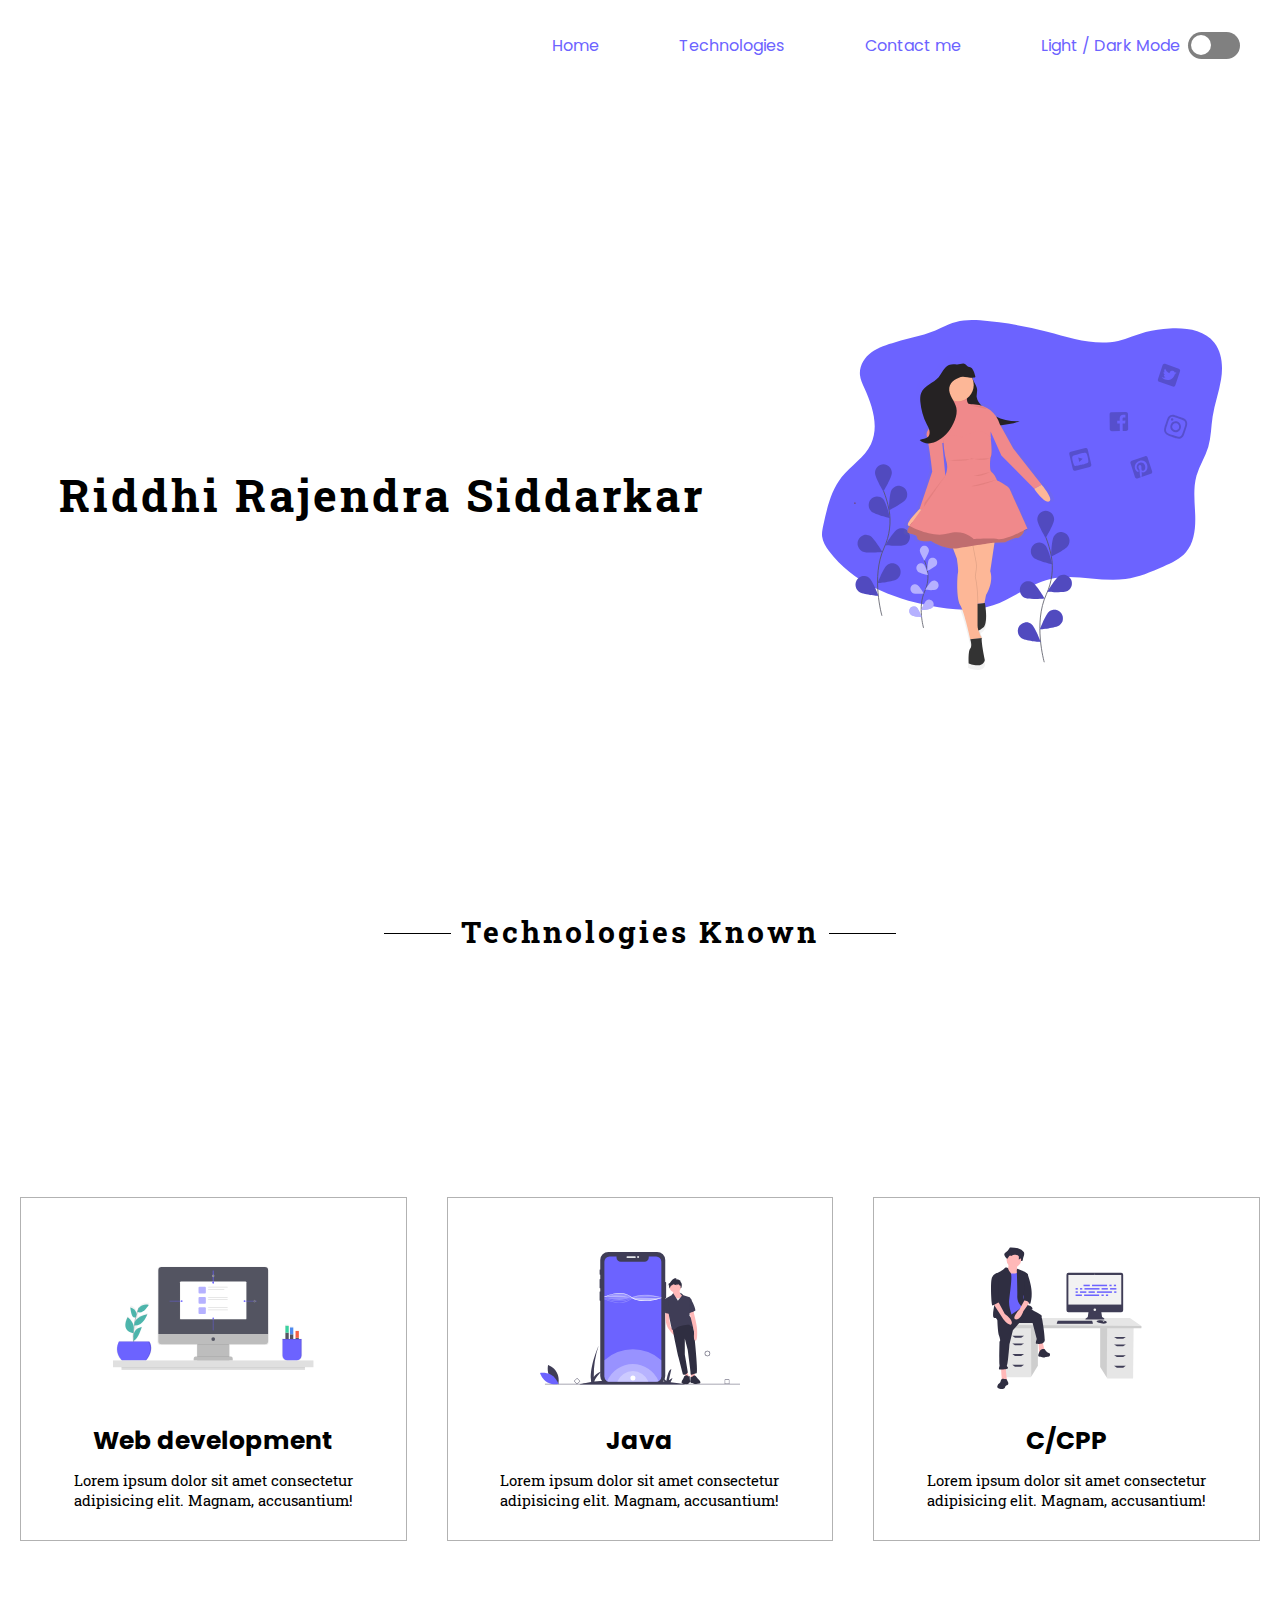
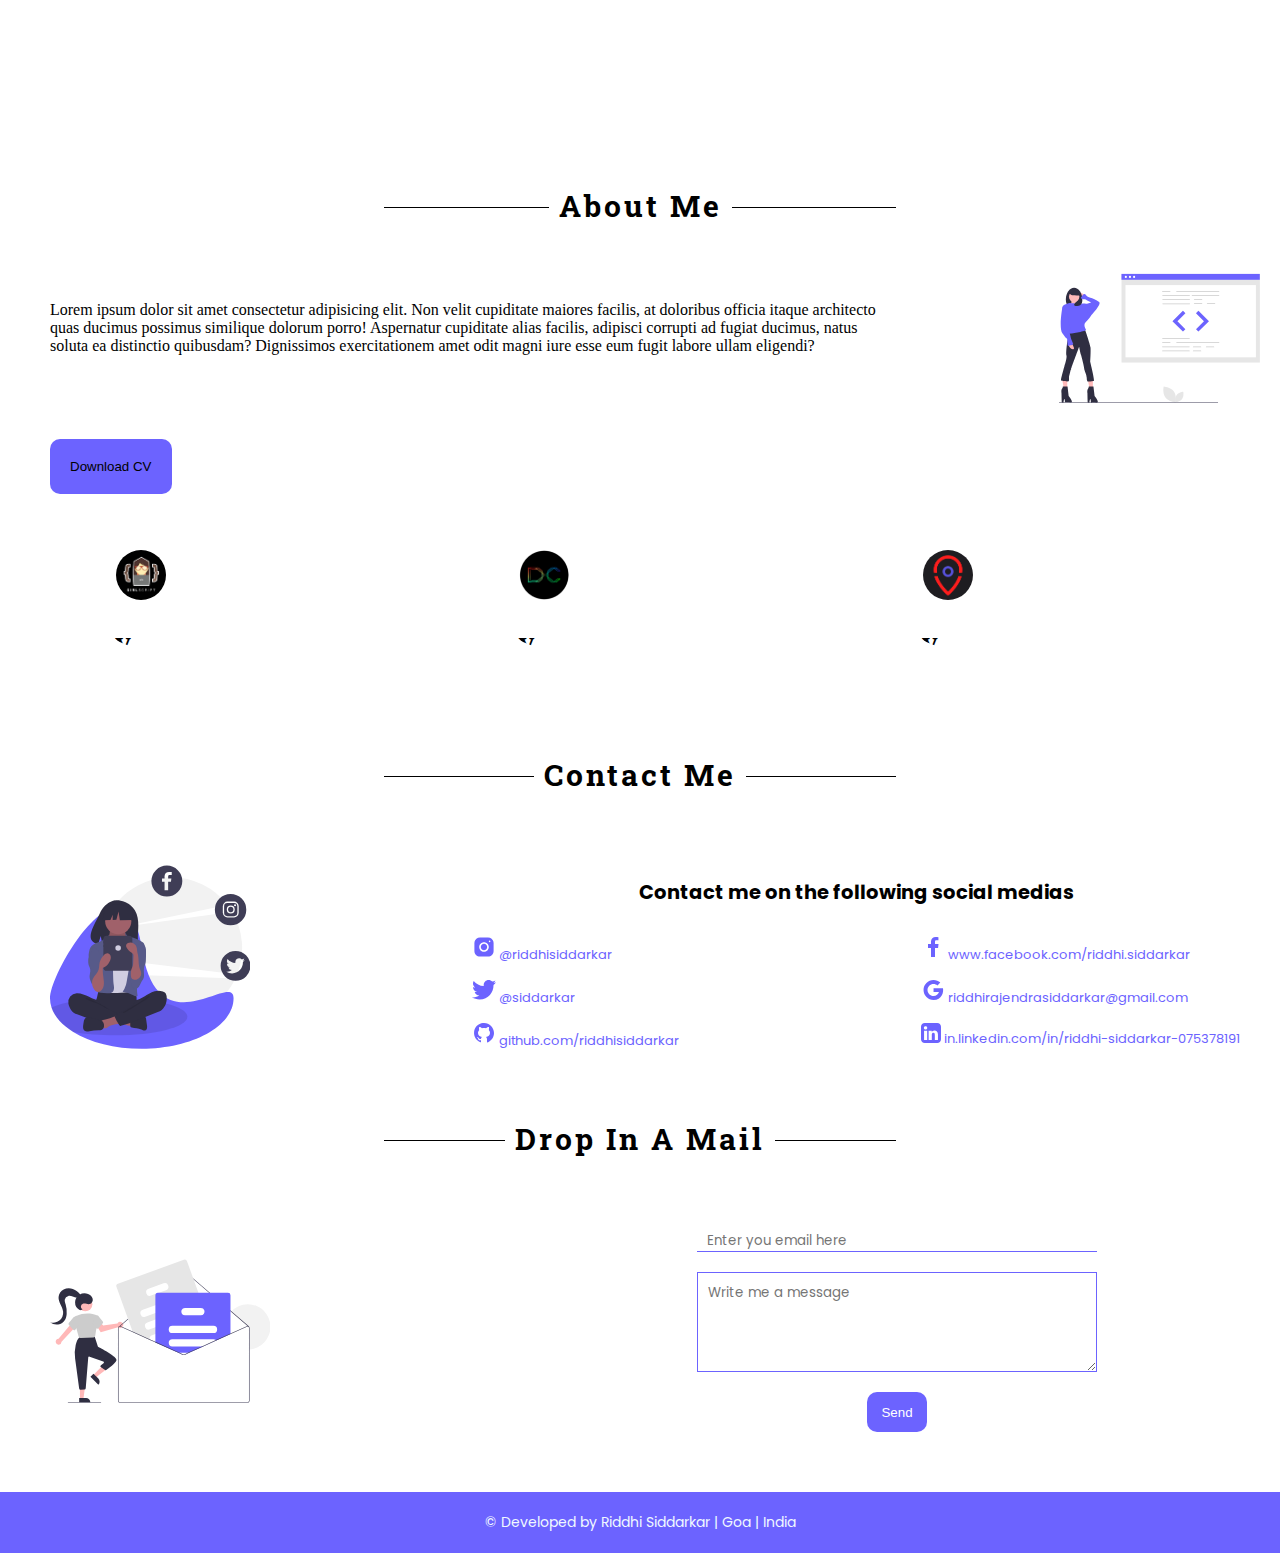
==== commit f08d1be2: "Update index.html" ====
--- a/index.html
+++ b/index.html
@@ -4,11 +4,11 @@
 <head>
     <meta charset="UTF-8">
     <meta name="viewport" content="width=device-width, initial-scale=1.0">
-    <link rel="stylesheet" href="./css/style.css">
-    <link rel="stylesheet" href="./css/about.css">
-    <link rel="stylesheet" href="./css/contact.css">
-    <link rel="stylesheet" href="./css/getintouch.css">
-    <link rel="stylesheet" href="./css/footer.css">
+    <link rel="stylesheet" href="./style.css">
+    <link rel="stylesheet" href="./about.css">
+    <link rel="stylesheet" href="./contact.css">
+    <link rel="stylesheet" href="./getintouch.css">
+    <link rel="stylesheet" href="./footer.css">
     <link href="https://fonts.googleapis.com/css2?family=Poppins:wght@300&family=Roboto+Slab&display=swap" rel="stylesheet">
     <link href="https://fonts.googleapis.com/css2?family=Pacifico&display=swap" rel="stylesheet">
     <link href="https://fonts.googleapis.com/css2?family=Playfair+Display:ital@1&display=swap" rel="stylesheet">
--- a/style.css
+++ b/style.css
@@ -0,0 +1,390 @@
+*{
+    margin:0px;
+    padding:0px;
+    box-sizing: border-box;
+}
+html{
+    --bg:white;
+    --heading:black;
+    --color:#6C63FF;
+    --border:rgba(0,0,0,0.3);
+}
+html[data-theme='dark'] {
+    --bg:#333333;
+    --heading:white;
+    --border:rgba(255,255,255,0.3);
+}
+body{
+    overflow-x: hidden;
+    background:var(--bg)
+}
+/*for the toggle*/
+.toggle-container input[type=checkbox]{
+	height: 0;
+	width: 0;
+	visibility: hidden;
+}
+
+.toggle-container label {
+	cursor: pointer;
+	text-indent: -9999px;
+	width: 52px;
+	height: 27px;
+	background: grey;
+	float: right;
+	border-radius: 100px;
+	position: relative;
+}
+
+.toggle-container label:after {
+	content: '';
+	position: absolute;
+	top: 3px;
+	left: 3px;
+	width: 20px;
+	height: 20px;
+	background: #fff;
+	border-radius: 90px;
+	transition: 0.3s;
+}
+
+.toggle-container input:checked + label {
+	background: var(--color);
+}
+
+.toggle-container input:checked + label:after {
+	left: calc(100% - 5px);
+	transform: translateX(-100%);
+}
+
+.toggle-container label:active:after {
+	width: 45px;
+}
+.toggle-container{
+    display: flex;
+    align-items: center;
+    flex-direction: row;
+}
+html.transition,
+html.transition *,
+html.transition *:before,
+html.transition *:after {
+  transition: all 750ms !important;
+  transition-delay: 0 !important;
+}
+/*for the toggle*/
+/* svg{
+    position: absolute;
+    left: 15%;} */
+ #hair2,#hair1,#dress{
+     transform-origin:top;
+     transform-box: fill-box;
+     animation: hair 1s linear infinite alternate;
+ } 
+ #plant1,#plant2,#plant3{
+     transform-origin: bottom;
+     animation: plant 1s linear infinite alternate;
+     transform-box: fill-box;
+ }
+
+ @keyframes hair{
+         to{
+             transform:rotateZ(4deg);
+            
+
+         }
+         from{
+             transform: rotateZ(0);
+          
+
+         }
+ }  
+ @keyframes plant{
+         to{
+             transform:rotateZ(-3deg);                    
+            
+
+         }
+         from{
+             transform: rotateZ(0);
+          
+
+         }
+ }  
+.navlinks{
+    height: 10vh;
+    /* width: 100%; */
+    display: flex;
+    justify-content: space-around;
+    align-items: center;
+    margin-left: auto;
+    /* float: right; */
+    /* background-color:var(--color); */
+    /* color: aliceblue; */
+    color: var(--color);
+    width:60%;
+    /* width: 500px; */
+}
+.navlinks li{
+    list-style: none;
+    padding:10px 20px;
+    font-family: 'Poppins', sans-serif;
+}
+.navlinks li:hover{
+    background-color: var(--color);
+    /* color: aliceblue; */
+    color: var(--bg);
+    border-radius:10px;
+}
+.mainpage{
+    display: flex;
+    justify-content: space-around;
+    align-items: center;
+    height: 90vh;
+    font-family: 'Playfair Display', serif;
+    /* margin:auto; */
+}
+.mainpage h1{
+    /* color: white; */
+    font-family: 'Roboto Slab', serif;
+    font-size: 45px;
+    letter-spacing: 3px;
+    line-height: 100px;
+    color: var(--heading);
+    /* padding: 20px; */
+    /* position: absolute;
+    top:20%;
+    left: 7%; */
+}
+.mainpage h3{
+    /* color: white; */
+    font-family: 'Roboto Slab', serif;
+    font-size: 30px;
+    letter-spacing: 1px;
+    position: absolute;
+    top:60%;
+    left: 7%;
+    font-size: 30px;
+    color: var(--color);
+    /* transform: translate(-50%,-50%); */
+    /* display: inline; */
+}
+#intro{
+    position: relative;
+    white-space: nowrap;
+    /* background-color: var(--color); */
+}
+.hide10{
+    display:none;
+}
+.enter{
+    display: block;
+    opacity: 0;
+     animation: enter 1s linear forwards;
+}
+@keyframes enter{
+    0%{
+        opacity: 0;
+        transform: translateY(40px);
+    }
+    50%{
+        opacity: .3;
+        transform: translateY(20px);
+    }
+    100%{
+        opacity: 1;
+        transform: translateY(0px);
+    }
+}
+@keyframes exit{
+    0%{
+        opacity: 1;
+        transform: translateY(0px);
+    }
+    50%{
+        opacity: .3;
+        transform: translateY(-20px);
+    }
+    100%{
+        opacity: 0;
+        transform: translateY(-40px);
+        display: none;
+    }
+}
+.exit{
+   opacity: 0;
+    animation: exit 1s linear forwards;
+}
+.optionheader{
+    /* margin:25px auto; */
+    /* min-height: 10vh; */
+    text-align: center;
+    /* font-family: 'Dancing Script', cursive; */
+    /* font-family: 'Poppins', sans-serif; */
+    /* font-family: 'Playfair Display', serif; */
+    /* font-family: 'Pacifico', cursive; */
+    font-family: 'Roboto Slab', serif;
+    letter-spacing: 3px; 
+    font-size: 30px;
+    width: 40%; 
+    text-align: center; 
+    border-bottom: 1px solid var(--heading); 
+    line-height: 0.1em;
+    margin: 30px auto;
+    color: var(--heading);
+    /* margin: 10px 0 20px;  */
+}
+.optionheader span{
+    background:var(--bg); 
+    padding:0 10px;
+}
+.technologiesinabit{
+    width:100%;
+    min-height: 90vh;
+    display: grid;
+    grid-template-columns: repeat(auto-fit, minmax(300px, 1fr));
+    justify-content: center;
+    align-content: center;
+    margin:auto;
+    color: var(--heading);
+}
+.eachtechnology{
+    margin:20px;
+    padding:20px;
+    border:1px solid var(--border);
+    text-align: center;
+}
+.technologydesc{
+    padding:10px 30px;
+    font-size: 15px;
+    font-family: 'Roboto Slab', serif;
+}
+.technologyheading{
+    font-size: 25px;
+    font-family: 'Poppins', sans-serif;
+}
+.eachtechnology img{
+    width: 100px;
+    height: 100px;
+}
+@media(max-width:1100px){
+    .mainpage h1{
+        font-size:32px;
+    }   
+    .svgcharacter{
+        width: 300px;
+        height: 300px;
+    }
+    .navlinks{
+        width:75%;
+    }
+}
+@media(max-width:800px){
+    .mainpage h1{
+        font-size:33px;
+        line-height: normal;
+        text-align: center;
+        /* margin-top: 100px; */
+        /* position: absolute;
+        top:40%;
+        left: 2%; */
+    }
+    .mainpage h3{
+        overflow: hidden;
+        position: absolute;
+        top: 75%;
+        left: 25%;
+        font-size: 30px;
+    }
+    .mainpage{
+    height: 70vh;
+    display: flex;
+    justify-content: space-around;
+    flex-direction: column-reverse;
+    margin-bottom:20vh ;
+}
+.optionheader{
+    width: 70%;
+    font-size:25px;
+}
+
+.navlinks{
+    width:95%;
+    font-size: 12px;
+}
+}
+@media(max-width:500px){
+    nav{
+        position: relative;
+    }
+    .hamburger{
+        position: absolute;
+        top: 10px;
+        right: 20px;
+        z-index: 200;
+    }
+    .line{
+        width:30px;
+        height: 1px;
+        margin: 5px;
+        background-color: var(--color);
+        z-index: 3;
+    }
+    .line.open{
+        background-color: var(--bg);
+    }
+    .navlinks{
+        position: fixed;
+        height: 100vh;
+        width: 100%;
+        color: var(--bg);
+        background-color: var(--color);
+        flex-direction: column;
+        top: 0px;
+        z-index: 2;
+        clip-path: circle(0px at 90% 0%);
+        transition: all 1s ease-in-out;
+        pointer-events: none;
+    }
+    .navlinks.open{
+        clip-path: circle(800px at 90% 0%);
+        pointer-events: all;
+
+    }   
+    .mainpage{
+        /* transform: rotateZ(30); */
+        padding-top: 60px;
+        height: 80vh;}
+    .mainpage h1{
+        font-size: 30px;
+    }
+    .mainpage svg{
+        width: 90%;
+    }
+    .mainpage h3{
+        position: absolute;
+        /* display: block; */
+        /* top:50%; */
+        left: 20%;
+        /* transform: translateZ(30); */
+        width: 100%;
+        /* text-align: center; */
+        /* left:; */
+        /* transform: translate(-50%,-50%)!important; */
+        white-space: nowrap;
+    }
+    .optionheader{
+        width: 90%;
+        font-size:20px
+    }
+    .mainpage h3{
+        width: fit-content;
+        /* overflow-x: hidden; */
+    }
+    #middlename{
+        display: none;
+    }
+body{
+    overflow-x: hidden;
+}
+}
--- a/about.css
+++ b/about.css
@@ -0,0 +1,143 @@
+*{
+    padding:0px;
+    margin:0px;
+    box-sizing: border-box;
+}
+html{
+    --bg:white;
+    --heading:black;
+    --color:#6C63FF;
+    --border:rgba(0,0,0,0.3);
+}
+html[data-theme='dark'] {
+    --bg:#333333;
+    --heading:white;
+    --border:rgba(255,255,255,0.3);
+}
+.aboutusmain{
+    display: block;
+}
+.aboutme{
+    margin:0px 20px 0px 50px ;
+}
+.aboutheading{
+    font-size: 50px;
+    color: var(--border);
+    padding:50px 0px 20px 20px;
+}
+.aboutmedesc{
+    width: 70%;
+    margin-bottom: 20px;
+    color: var(--heading);
+    /* padding:20px; */
+}
+.aboutintro{
+    display: flex;
+    justify-content: space-between;
+    align-items: center;
+}
+.downloadcv{
+    padding:20px;
+    border-radius: 10px;
+    border: none;
+    background-color: var(--color);
+    color: var(--heading);
+    /* margin-left: 40px; */
+}
+.downloadcv:hover{
+    background-color: aliceblue;
+    color: var(--color);
+    border:1px solid var(--color)
+}
+.eachexperience{
+    /* background-color: rgb(7, 218, 165); */
+    padding: 1em;
+    border-radius: 10px;
+    /* width: 320px; */
+    clip-path: circle(15% at 23% 37%);
+    transition: all .5s ease-in-out;
+    cursor: pointer;
+
+}
+.eachexperience img{
+    width: 50px;
+    height: 50px;
+    border-radius:50% ;
+    margin:20px 0px 10px 50px;
+}
+.experience{
+    display: flex;
+    margin: 20px;
+    margin-left: 50px;
+    /* flex-wrap: wrap; */
+    /* align-items: center; */
+    /* width: 400px;*/
+    justify-content: space-around; 
+}
+.eachexperience:hover{
+    clip-path: circle(75%);
+    background-color: var(--color);
+}
+.eachexperience.open{
+    clip-path: circle(75%);
+    background-color: var(--color);
+}
+.eachexperience img{
+    /* float: left; */
+    color: var(--bg);
+    font-weight: bold;
+    transition: color .5s;
+    /* position: relative; */
+    /* margin-right: 6%; */
+}
+.eachexperience:hover span{
+    /* color: rgba(0, 0, 0, 0); */
+}
+.eachexperience h1,.eachexperience p{
+    color:var(--heading);
+    display: block;
+    padding:10px;
+    /* display: none; */
+}
+
+@media(max-width:1100px){
+    .eachexperience{
+        clip-path: circle(20% at 35% 20%);
+    }   
+}
+@media(max-width:800px){
+    .eachexperience{
+        clip-path: circle(40% at 57% 45%);
+    }   
+}
+@media(max-width:600px){
+    .aboutsvg{
+        /* display: none; */
+    }
+    .aboutintro{
+        flex-direction: column-reverse;
+    }
+    .aboutmedesc{
+        width: 100%;
+    }
+    .aboutheading{
+        font-size: 30px;
+    }
+    .experience{
+        flex-wrap: wrap;
+        flex-direction: column;
+    }
+    .eachexperience{
+        clip-path: circle(23% at 15% 20%)
+        /* clip-path: circle(35% at 50% 50%); */
+    }
+    .eachexperience img{
+        margin: 0px;
+    }
+    .eachexperience h1,.eachexperience p{
+        display: none;
+    }
+    .eachexperience:hover h1, .eachexperience:hover p{
+        display: block;
+    }   
+}
--- a/contact.css
+++ b/contact.css
@@ -0,0 +1,101 @@
+html{
+    --bg:white;
+    --heading:black;
+    --color:#6C63FF;
+    --border:rgba(0,0,0,0.3);
+}
+html[data-theme='dark'] {
+    --bg:#333333;
+    --heading:white;
+    --border:rgba(255,255,255,0.3);
+}
+.contactusgrid{
+    display: grid;
+    justify-content: space-between;
+    align-items: center;
+    /* background-color: #6C63FF; */
+    /* grid-template-areas: "a b c"
+                         "a b d"
+                         "a b e"
+                         "a b f"
+    ; */
+    grid-template-areas: "a b b"
+                         "a c d"
+                         "a e f"
+                         "a g h";
+    
+    padding: 50px 20px 50px 50px;
+    font-size: 13px;
+    font-family: "Poppins";
+    color: var(--heading);
+}
+.contactusgrid div{
+    /* margin:20px */
+}
+.contactusgrid svg{
+    grid-area: a;
+}
+.contactusgrid h2{
+    grid-area: b;
+    padding:20px;
+    text-align: center;
+}
+.contactusgrid div{
+    padding:5px 20px;
+}
+.instagram{
+    vertical-align: middle;
+    grid-area: c;
+}
+.facebook{
+    grid-area: d;
+}
+.twitter{
+    grid-area: e;
+}
+.gmail{
+    grid-area: f;
+}
+.github{
+    grid-area: g;
+    /* text-align: center; */
+}
+.linkedIn{
+    grid-area: h;
+}
+.contactusgrid a{
+    text-decoration-line: none;
+    color: var(--color);
+}
+@media(max-width:800px){
+       
+    .contactusgrid {
+        padding:10px;
+    }
+    .contactusgrid a{
+        font-size: 10px;
+    }
+}
+@media(max-width:600px){
+    .contactusgrid{
+        grid-template-areas: "a a a a a a"
+                             "b b b b b b"
+                             "c d e f g h"
+    ;
+    }   
+    .contactusgrid span{
+        display: none;
+    }
+    .contactussvg{
+        margin: auto;
+        width: 200;
+        /* display: none; */
+    }
+    .contactusgrid div{
+        text-align: center;
+        padding:0px;
+    }
+    .contactusgrid h2{
+        font-size: 15px;
+    }
+}
--- a/getintouch.css
+++ b/getintouch.css
@@ -0,0 +1,109 @@
+/* .getintouchform{
+    display: grid;
+    justify-content: center;
+    align-content: center;
+    width: 100%;
+    margin: auto;
+    grid-template-columns: repeat(auto-fit, minmax(150px, 1fr));
+    text-align: center;
+}
+
+@media(max-width:800px){
+    .getintouchform{
+        grid-template-areas: "a b"
+                              "a c"
+                              "a d"
+                              "a e";
+    }
+    .getintouchform svg{
+        grid-area: a;
+    }
+    .getintouchform input{
+        grid-area: b;
+    }
+    .getintouchform textarea{
+        grid-area: c;
+    }
+    .getintouchform button{
+        grid-area: d;
+    }
+} */
+html{
+    --bg:white;
+    --heading:black;
+    --color:#6C63FF;
+    --border:rgba(0,0,0,0.3);
+}
+html[data-theme='dark'] {
+    --bg:#333333;
+    --heading:white;
+    --border:rgba(255,255,255,0.3);
+}
+.getintouchdiv{
+    display: flex;
+    justify-content: space-between;
+    align-items: center;
+    padding: 50px 20px 50px 50px;
+}
+.getintouchform{
+    width: 60%;
+    display: flex;
+    flex-direction: column;
+    justify-content: space-around;
+    align-items: center;
+}
+.getintouchform input{
+    height: 20px;
+    margin: 10px auto;
+    width: 400px;
+    border: none;
+    border-bottom: 1px solid #6C63FF;
+    outline:none;
+    padding: 10px;
+    font-family: "Poppins";
+    background-color: var(--bg);
+}
+.getintouchform input::placeholder{
+    /* font-family: "Roboto"; */
+}
+.sendgetintouch{
+    width: 60px;
+    margin:10px auto ;
+    height: 40px;   
+    border-radius: 10px;
+    border: none;
+    background-color: #6C63FF;
+    color: var(--bg);
+    vertical-align: middle;
+}
+.getintouchform textarea{
+    width: 400px;
+    border: 1px solid #6C63FF;
+    height: 100px;
+    margin: 10px auto;
+    padding:10px;
+    font-family: "Poppins";
+    background-color: var(--bg);
+}
+/* .getintouchform textarea::placeholder{
+    font-family: "Roboto";
+} */
+.getintouchform svg{
+    width: 10px;
+    height: 10px;
+}
+@media(max-width:800px){
+    .getintouchdiv{
+        padding:20px;
+    }
+    .getintouchform input,.getintouchform textarea{   
+        width: 250px;
+    }
+}
+@media(max-width:500px){
+    .getintouchdiv{
+        flex-direction: column;}
+        .getintouchform{
+            width: auto;
+        }
+}
--- a/footer.css
+++ b/footer.css
@@ -0,0 +1,18 @@
+footer{
+    text-align: center;
+    padding:20px;
+    background-color: #6C63FF;
+    color: aliceblue;
+    font-family: "Poppins";
+    font-size: 14px;
+}
+@media(max-width:800px){
+    footer{
+        font-size: 12px;
+    }
+}
+@media(max-width:500px){
+    footer{
+        font-size: 10px;
+    }
+}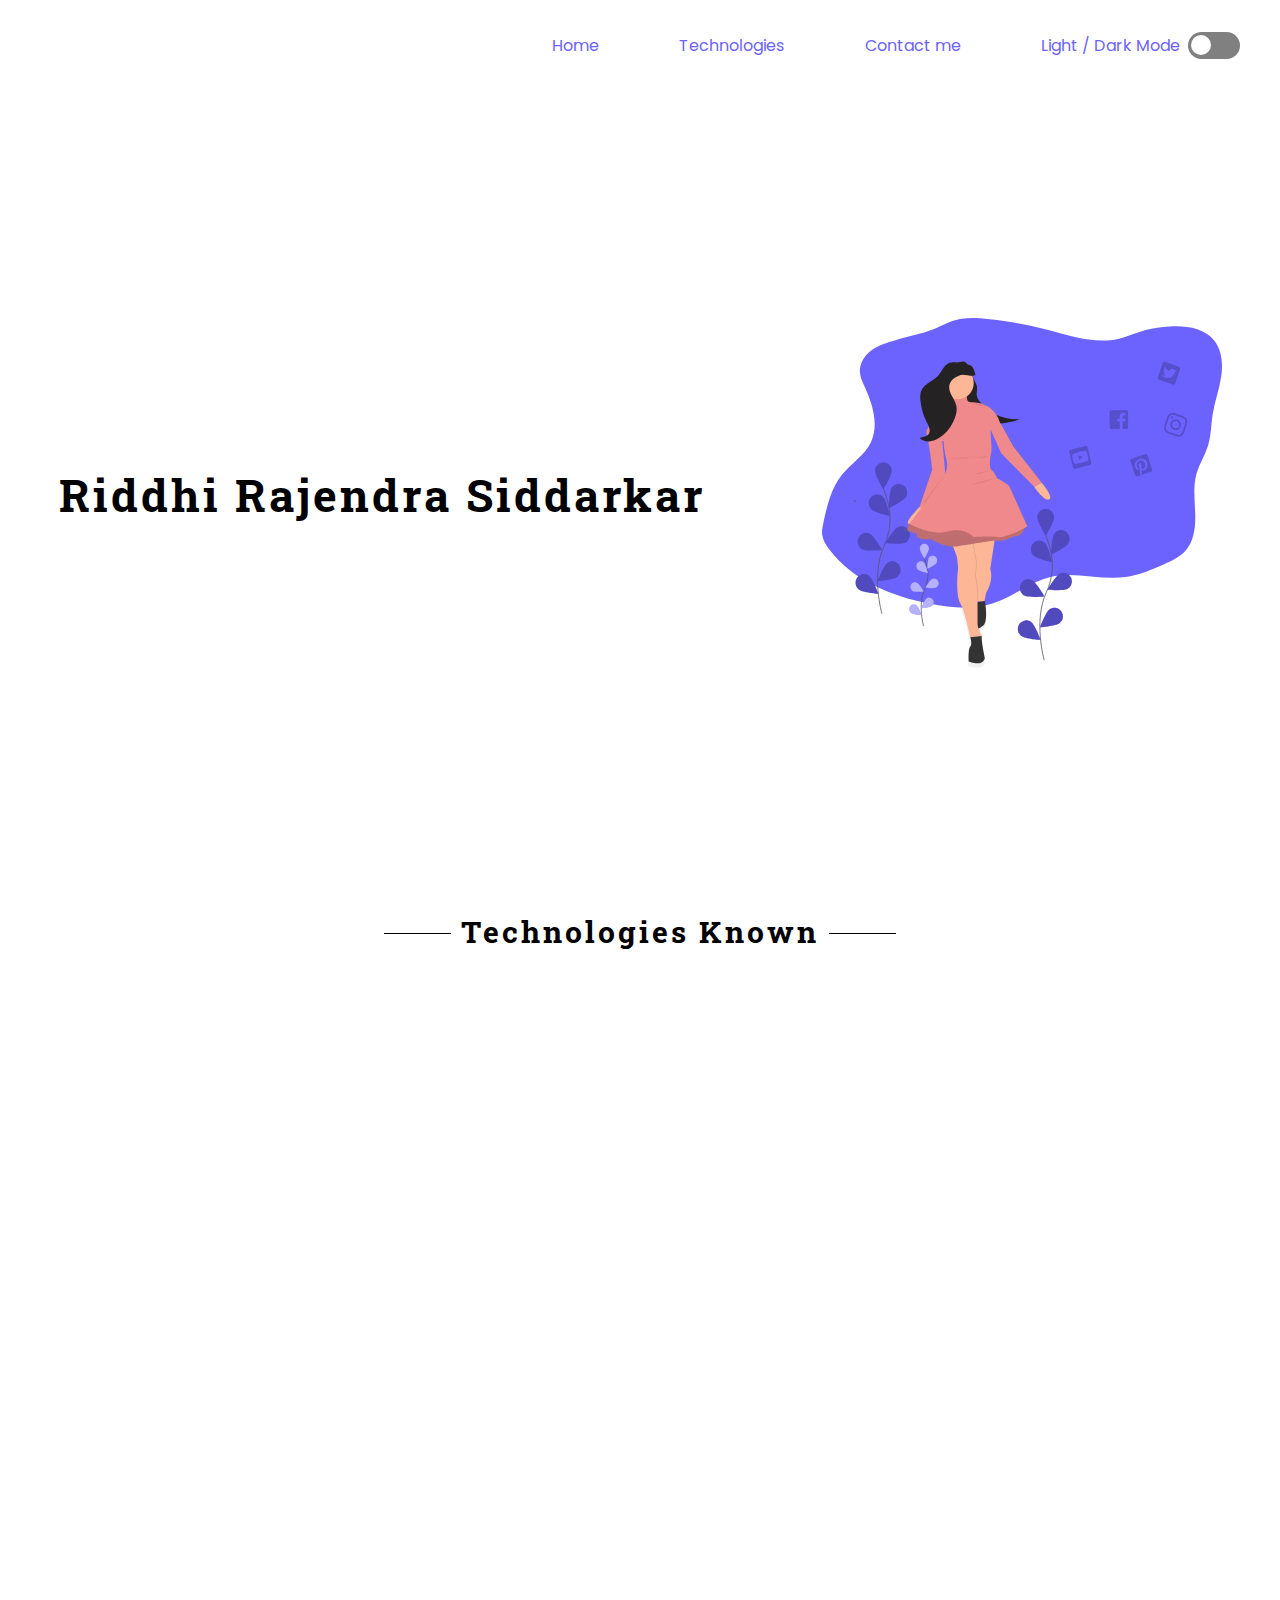
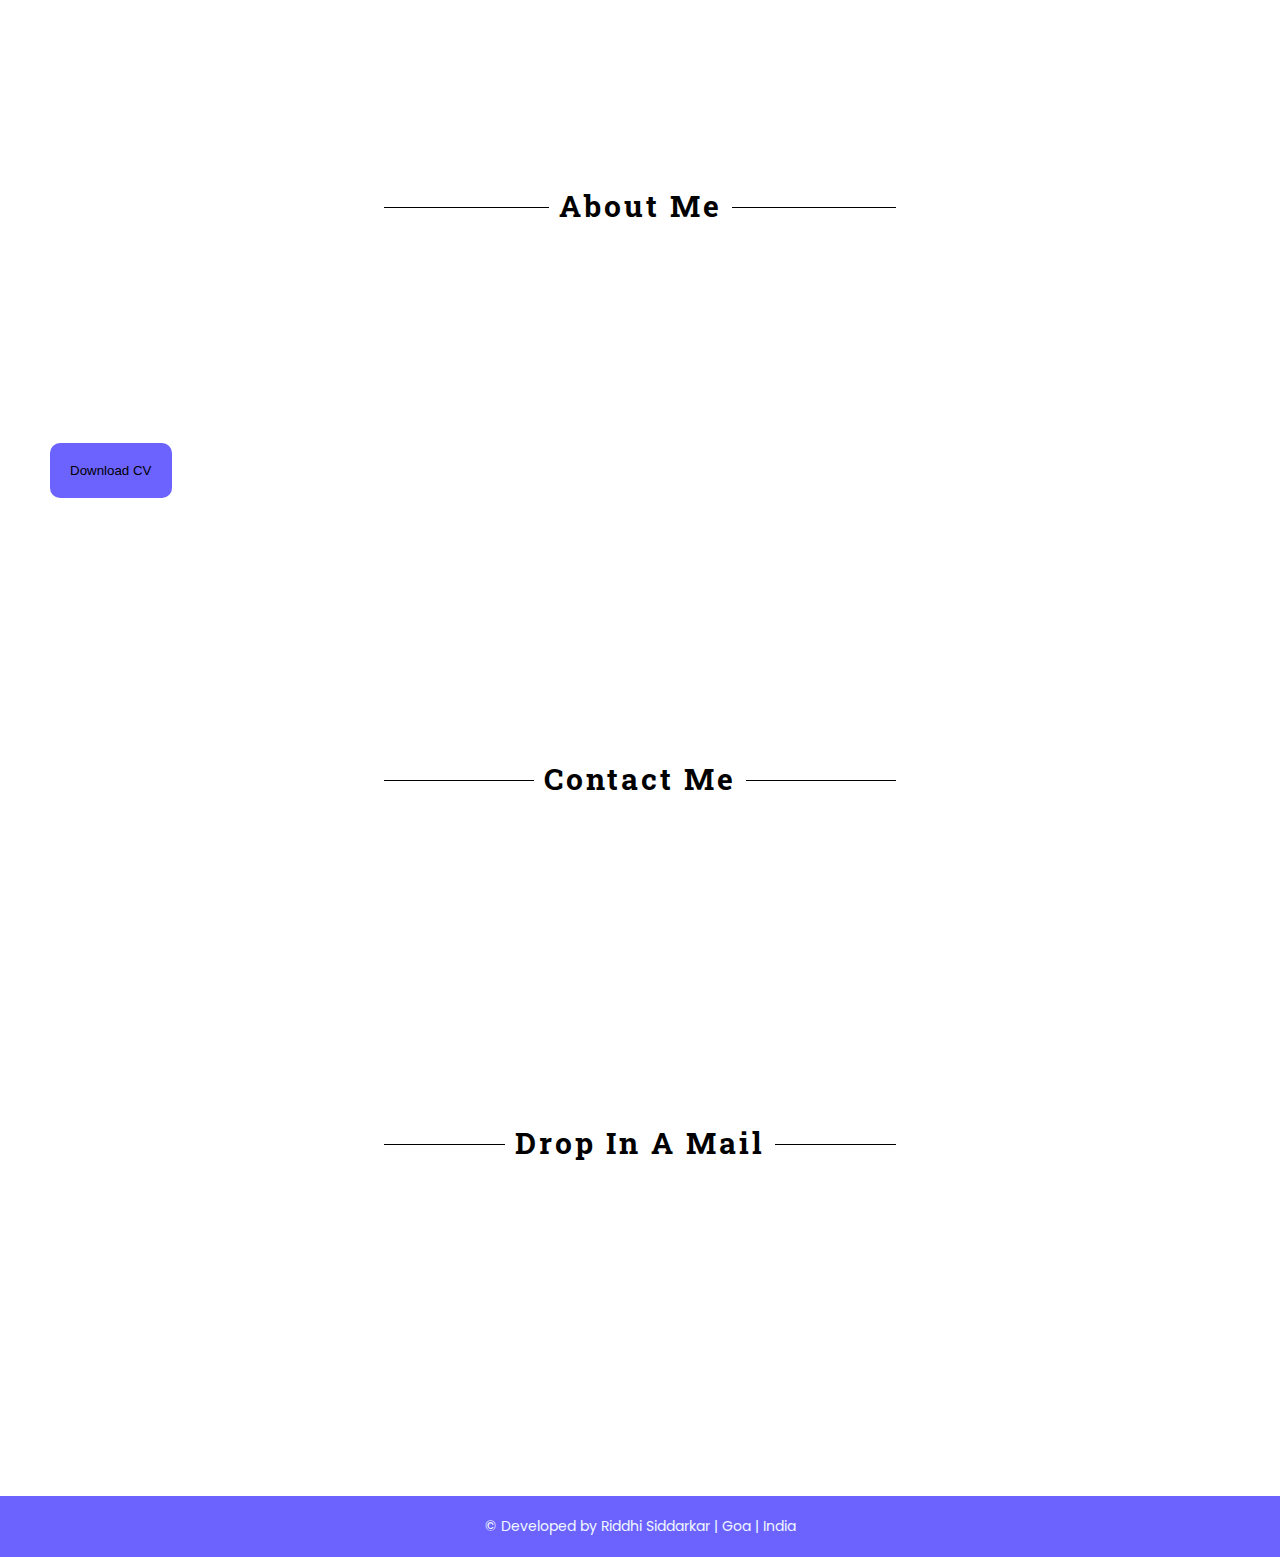
==== commit f3a5905e: "Update index.html" ====
--- a/index.html
+++ b/index.html
@@ -2,6 +2,7 @@
 <!-- <html lang="en" data-theme="dark"> -->
 <html lang="en">
 <head>
+    <link rel="stylesheet" href="https://unpkg.com/aos@next/dist/aos.css" />
     <meta charset="UTF-8">
     <meta name="viewport" content="width=device-width, initial-scale=1.0">
     <link rel="stylesheet" href="./style.css">
@@ -13,6 +14,7 @@
     <link href="https://fonts.googleapis.com/css2?family=Pacifico&display=swap" rel="stylesheet">
     <link href="https://fonts.googleapis.com/css2?family=Playfair+Display:ital@1&display=swap" rel="stylesheet">
     <link href="https://fonts.googleapis.com/css2?family=Dancing+Script:wght@700&display=swap" rel="stylesheet">
+    <!-- <link href="https://unpkg.com/aos@2.3.1/dist/aos.css" rel="stylesheet"> -->
     <title>Riddhi Siddarkar</title>
 </head>
 <body>
@@ -35,7 +37,7 @@
         </ul>
     </nav>
         <main class="mainpage">
-            <section class="mainintro">
+            <div class="mainintro">
                 <h1 id="name">Riddhi <span id="middlename">Rajendra</span> Siddarkar</h1>
                 <!-- <h3 id="introwords"><span>Web developer</span><span> Coder </span><span>Content Writer</span></h3> -->
                 <div id="intro">
@@ -43,7 +45,8 @@
                 <h3 class="introwords exit hide10">Programmer</h3>
                 <h3 class="introwords exit hide10">Content Writer</h3>
                 </div>
-            </section>
+            </div>
+            <div data-aos="fade-down">
             <svg class="svgcharacter"width="400" height="400" viewBox="0 0 1000 875" fill="none" xmlns="http://www.w3.org/2000/svg">
                 <g id="undraw_influencer_d3xx 1" clip-path="url(#clip0)">
                 <path id="Vector" d="M997.741 148.406C992.751 180.008 981.396 210.244 976.519 241.856C972.628 267.105 972.885 293.17 965.626 317.626C958.295 342.356 943.614 364.271 936.447 389.023C936.283 389.584 936.119 390.156 935.965 390.717C934.204 397.241 932.93 403.895 932.156 410.62C931.889 412.85 931.666 415.081 931.488 417.311C929.63 440.602 932.217 464.56 933.018 488.105C934.127 520.723 930.688 556.072 909.784 580.581C895.184 597.689 874.096 607.048 853.727 615.941C822.926 629.344 791.663 642.874 758.531 647.479C696.437 656.097 632.31 632.742 571.273 647.267C520.123 659.442 477.844 696.729 427.874 713.339C377.289 730.162 322.33 724.667 270.154 714.292C174.343 695.236 76.4062 656.478 16.9606 576.664C9.11667 566.13 1.81687 554.431 0.317895 541.24C-0.790935 531.575 1.34459 521.856 3.39798 512.37C12.6382 470.023 22.6485 426.066 49.2707 392.506C72.1968 363.615 106.386 343.923 122.289 310.384C143.111 266.481 126.016 214.044 105.862 169.866C101.006 159.279 95.8928 148.385 94.8661 136.676C92.8846 114.602 106.293 93.4288 123.819 80.5234C141.345 67.6181 162.566 61.3719 183.306 55.3162C220.174 44.7294 262.433 37.9115 296.714 20.2421C330.174 2.98563 356.827 -2.24426 395.277 0.825919C451.882 5.35595 508.007 14.8729 563.039 29.2727C621.355 44.5706 681.601 65.4796 740.462 52.3308C763.932 47.0374 785.985 36.5882 809.189 30.2149C828.593 24.9215 848.644 22.4759 868.737 21.3008C909.363 18.94 955.4 24.2016 980.954 56.8619C1000.4 81.7833 1002.74 116.826 997.741 148.406Z" fill="#6C63FF"/>
@@ -253,21 +256,22 @@
                 </clipPath>
                 </defs>
                 </svg>
+            </div>
                 </main>
         <section class="techinjust">
             <h2 class="optionheader"><span>Technologies Known</span></h2>
             <div class="technologiesinabit">
-                <div class="eachtechnology">
-                    <svg id="a622e68e-7a65-46e9-94a9-d455de519afc" data-name="Layer 1" xmlns="http://www.w3.org/2000/svg" xmlns:xlink="http://www.w3.org/1999/xlink" width="200.44" height="200.44" viewBox="0 0 971.44 502"><defs><linearGradient id="341b0e5e-a21f-44db-b85f-76180f33f0d3" x1="599.5" y1="668.05" x2="599.5" y2="199" gradientUnits="userSpaceOnUse"><stop offset="0" stop-color="gray" stop-opacity="0.25"/><stop offset="0.54" stop-color="gray" stop-opacity="0.12"/><stop offset="1" stop-color="gray" stop-opacity="0.1"/></linearGradient><linearGradient id="9c19d1ba-0c1d-4cca-8c15-e6f3831a5e67" x1="485.72" y1="258.88" x2="485.72" y2="71.12" xlink:href="#341b0e5e-a21f-44db-b85f-76180f33f0d3"/><linearGradient id="fe76f7c7-2126-4e48-920d-21143a22d340" x1="132" y1="515" x2="303" y2="515" xlink:href="#341b0e5e-a21f-44db-b85f-76180f33f0d3"/><linearGradient id="2cf89a04-5a05-413b-983a-d2bc296cbb5e" x1="933" y1="568.28" x2="1031" y2="568.28" xlink:href="#341b0e5e-a21f-44db-b85f-76180f33f0d3"/></defs><title>responsive</title><g opacity="0.7"><path d="M852.69,199H346.31A16.37,16.37,0,0,0,330,215.42V563.94a16.37,16.37,0,0,0,16.31,16.42H520.47v60.16h-7.94a8.3,8.3,0,0,0-8.27,8.33v12.07h16.21v7.14H678.53v-7.14h16.21V648.85a8.3,8.3,0,0,0-8.27-8.33H679V640h-.51V580.36H852.69A16.37,16.37,0,0,0,869,563.94V215.42A16.37,16.37,0,0,0,852.69,199Z" transform="translate(-114.28 -199)" fill="url(#341b0e5e-a21f-44db-b85f-76180f33f0d3)"/></g><rect x="407.72" y="371" width="156" height="92" fill="#bdbdbd"/><g opacity="0.1"><path d="M525.07,579H675.24c1.81-7.87,3.26-13,3.26-13h-157S523.11,571.11,525.07,579Z" transform="translate(-114.28 -199)"/></g><path d="M235.82,3h499.8a16.1,16.1,0,0,1,16.1,16.1V327a0,0,0,0,1,0,0h-532a0,0,0,0,1,0,0V19.1A16.1,16.1,0,0,1,235.82,3Z" fill="#535461"/><path d="M849.9,576H350.1A16.1,16.1,0,0,1,334,559.9V526H866v33.9A16.1,16.1,0,0,1,849.9,576Z" transform="translate(-114.28 -199)" fill="#bdbdbd"/><circle cx="485.72" cy="352" r="9" fill="#535461"/><path d="M399.89,436H571.55a8.17,8.17,0,0,1,8.17,8.17V456a0,0,0,0,1,0,0h-188a0,0,0,0,1,0,0V444.17A8.17,8.17,0,0,1,399.89,436Z" fill="#bdbdbd"/><g opacity="0.5"><rect x="320.72" y="71.12" width="330" height="187.76" rx="4.5" ry="4.5" fill="url(#9c19d1ba-0c1d-4cca-8c15-e6f3831a5e67)"/></g><rect x="324.95" y="72.5" width="321.54" height="183.96" rx="4.5" ry="4.5" fill="#fff"/><g opacity="0.5"><rect x="414.52" y="98.91" width="35.44" height="31.9" rx="4.5" ry="4.5" fill="#6c63ff"/></g><rect x="460.59" y="98.91" width="95.69" height="3.54" rx="1.77" ry="1.77" fill="#e0e0e0"/><rect x="460.59" y="109.55" width="79.54" height="3.54" rx="1.77" ry="1.77" fill="#e0e0e0"/><g opacity="0.5"><rect x="414.52" y="148.53" width="35.44" height="31.9" rx="4.5" ry="4.5" fill="#6c63ff"/></g><rect x="460.59" y="148.53" width="95.69" height="3.54" rx="1.77" ry="1.77" fill="#e0e0e0"/><rect x="460.59" y="159.16" width="95.69" height="3.54" rx="1.77" ry="1.77" fill="#e0e0e0"/><g opacity="0.5"><rect x="414.52" y="198.15" width="35.44" height="31.9" rx="4.5" ry="4.5" fill="#6c63ff"/></g><rect x="460.59" y="198.15" width="95.69" height="3.54" rx="1.77" ry="1.77" fill="#e0e0e0"/><rect x="460.59" y="208.78" width="96.33" height="3.54" rx="1.59" ry="1.59" fill="#e0e0e0"/><line x1="485.72" y1="42" x2="485.72" y2="20" stroke="#6c63ff" stroke-miterlimit="10" stroke-width="2"/><line x1="485.72" y1="79" x2="485.72" y2="50.13" stroke="#6c63ff" stroke-miterlimit="10" stroke-width="2"/><circle cx="485.72" cy="79" r="4" fill="#6c63ff"/><circle cx="485.72" cy="46" r="4" fill="none" stroke="#fff" stroke-miterlimit="10"/><line x1="485.72" y1="42" x2="485.72" y2="20" stroke="#6c63ff" stroke-miterlimit="10" stroke-width="2"/><line x1="485.72" y1="79" x2="485.72" y2="50.13" stroke="#6c63ff" stroke-miterlimit="10" stroke-width="2"/><circle cx="485.72" cy="79" r="4" fill="#6c63ff"/><circle cx="485.72" cy="46" r="4" fill="none" stroke="#fff" stroke-miterlimit="10"/><line x1="485.72" y1="279" x2="485.72" y2="310" stroke="#6c63ff" stroke-miterlimit="10" stroke-width="2"/><line x1="485.72" y1="251" x2="485.72" y2="279.87" stroke="#6c63ff" stroke-miterlimit="10" stroke-width="2"/><circle cx="485.72" cy="251" r="4" fill="#6c63ff"/><line x1="305.72" y1="168.5" x2="274.22" y2="168.5" stroke="#6c63ff" stroke-miterlimit="10" stroke-width="2"/><line x1="333.22" y1="168.5" x2="304.35" y2="168.5" stroke="#6c63ff" stroke-miterlimit="10" stroke-width="2"/><circle cx="333.22" cy="168.5" r="4" fill="#6c63ff"/><g opacity="0.1"><rect x="408.22" y="435.5" width="156" height="3"/></g><g opacity="0.7"><path d="M293.48,566.06H221.08l1-8.14c20.46-18.37,33.69-67.31,33.69-67.31a6.78,6.78,0,0,0-.87.18c-12,2.42-20.54,7.35-26.51,13.28l2.54-21.66c37.8-8.14,52.79-58.14,52.79-58.14-24.12,5.35-39.16,13.63-48.5,21.49l3.72-31.82c25.56,8.77,52-37.82,52-37.82l-1-.21.5-.32-.76.27c-28.25-6.09-43.35,10.06-48.25,16.77l.37-3.12q-1.12,3-2.18,5.88h0l0,.08q-3,8.13-5.49,16.06l0,0h0q-2.17,6.77-4.06,13.4l0-.06s-1.17-28.46-31.18-35.95c0,0,3.15,62.07,26.93,51.91h0c-2.2,9-4,17.66-5.56,26.07h0q-1.49,8.21-2.6,16l-.14.16.14-.12-.06.41v0h0q-1,7.07-1.7,13.78c.46-8.62-1.11-33.52-30.45-56.92,0,0-39,68.54,27.5,82,.15.13.3.26.44.38l-.1-.31.6.13.27-3.52a369.39,369.39,0,0,0,.23,44.1h0c.07,1,.14,2,.21,2.95H141.37c-27.94,57.79,15.52,89.46,15.52,89.46h120C323.49,596.66,293.48,566.06,293.48,566.06Zm-78-65.68h0v0Z" transform="translate(-114.28 -199)" fill="url(#fe76f7c7-2126-4e48-920d-21143a22d340)"/></g><path d="M217,588s-19-83,23-190" transform="translate(-114.28 -199)" fill="none" stroke="#535461" stroke-miterlimit="10" stroke-width="3" opacity="0.6"/><path d="M143,563H290s29,37-16,92H158S116,617,143,563Z" transform="translate(-114.28 -199)" fill="#6c63ff"/><path d="M237.89,403.5s14.61-26,49.61-18c0,0-28.93,49.26-55,33.13Z" transform="translate(-114.28 -199)" fill="#4db6ac"/><path d="M228.63,431.09S227.5,404.5,198.5,397.5c0,0,3,58,26,48.5Z" transform="translate(-114.28 -199)" fill="#4db6ac"/><path d="M219.15,470.36s5.35-27.86,61.35-39.86c0,0-17.86,57.62-63.93,55.31Z" transform="translate(-114.28 -199)" fill="#4db6ac"/><path d="M214.61,501.63s5.89-29.13-29.11-56.13c0,0-38,64.67,27.48,76.83Z" transform="translate(-114.28 -199)" fill="#4db6ac"/><path d="M213.56,541.67S209.5,500.5,253.5,492.5c0,0-16.07,57.49-40,67.74Z" transform="translate(-114.28 -199)" fill="#4db6ac"/><path d="M233,419s38-29,54-34" transform="translate(-114.28 -199)" fill="none" stroke="#535461" stroke-miterlimit="10" opacity="0.3"/><path d="M216.5,485.5s46-49,64-55" transform="translate(-114.28 -199)" fill="none" stroke="#535461" stroke-miterlimit="10" opacity="0.3"/><path d="M198.5,397.5s28,38,26,48" transform="translate(-114.28 -199)" fill="none" stroke="#535461" stroke-miterlimit="10" opacity="0.3"/><path d="M185.5,445.5s15,68,27,77" transform="translate(-114.28 -199)" fill="none" stroke="#535461" stroke-miterlimit="10" opacity="0.3"/><path d="M213.5,560.5s24-66,40-68" transform="translate(-114.28 -199)" fill="none" stroke="#535461" stroke-miterlimit="10" opacity="0.3"/><g opacity="0.1"><path d="M290,563H143c-.33.67-.65,1.34-1,2H285s28.29,36.11-14.4,90H274C319,600,290,563,290,563Z" transform="translate(-114.28 -199)"/></g><rect y="455.6" width="971.44" height="32.93" fill="#e0e0e0"/><rect x="41.16" y="488.53" width="889.11" height="13.47" fill="#e0e0e0"/><rect x="41.16" y="488.53" width="889.11" height="4.49" opacity="0.1"/><line x1="690.22" y1="168.5" x2="696.22" y2="168.5" stroke="#6c63ff" stroke-miterlimit="10" stroke-width="2"/><line x1="637.22" y1="168.5" x2="682.1" y2="168.5" stroke="#6c63ff" stroke-miterlimit="10" stroke-width="2"/><circle cx="637.22" cy="168.5" r="4" fill="#6c63ff"/><circle cx="686.22" cy="168.5" r="4" fill="none" stroke="#fff" stroke-miterlimit="10"/><g opacity="0.7"><path d="M1027,643.88l.1-.15q.31-.48.61-1l.11-.19q.29-.49.55-1l.09-.17c.2-.39.39-.78.56-1.19h0a23.79,23.79,0,0,0,.94-2.51l.1-.33c.09-.31.18-.62.26-.93l.1-.44q.1-.42.18-.85c0-.16.06-.32.09-.48s.09-.56.13-.85,0-.33.06-.49.06-.61.08-.92c0-.14,0-.29,0-.43,0-.45,0-.91,0-1.36V548h-13.85V507.52h-17V548H988.39V489.86h-17V548H965V481.55h-17V548H933V630.6c0,13.48,11.21,24.4,25,24.4H1006a25.19,25.19,0,0,0,20.24-10.06l0,0Q1026.61,644.41,1027,643.88Z" transform="translate(-114.28 -199)" fill="url(#2cf89a04-5a05-413b-983a-d2bc296cbb5e)"/></g><rect x="835.72" y="321" width="16" height="100" fill="#535461"/><rect x="835.72" y="288" width="16" height="33" fill="#3ad29f"/><rect x="857.72" y="329" width="16" height="100" fill="#535461"/><rect x="857.72" y="296" width="16" height="33" fill="#4d8af0"/><rect x="884.72" y="346" width="16" height="100" fill="#535461"/><rect x="884.72" y="313" width="16" height="33" fill="#f55f44"/><path d="M821.72,352h92a0,0,0,0,1,0,0v79.5a23.5,23.5,0,0,1-23.5,23.5h-45a23.5,23.5,0,0,1-23.5-23.5V352A0,0,0,0,1,821.72,352Z" fill="#6c63ff"/><g opacity="0.1"><path d="M936,551v4h88v79.5a23.39,23.39,0,0,1-5,14.49,23.45,23.45,0,0,0,9-18.49V551Z" transform="translate(-114.28 -199)"/></g></svg>
+                <div data-aos="fade-down" class="eachtechnology">
+                    <svg   id="a622e68e-7a65-46e9-94a9-d455de519afc" data-name="Layer 1" xmlns="http://www.w3.org/2000/svg" xmlns:xlink="http://www.w3.org/1999/xlink" width="200.44" height="200.44" viewBox="0 0 971.44 502"><defs><linearGradient id="341b0e5e-a21f-44db-b85f-76180f33f0d3" x1="599.5" y1="668.05" x2="599.5" y2="199" gradientUnits="userSpaceOnUse"><stop offset="0" stop-color="gray" stop-opacity="0.25"/><stop offset="0.54" stop-color="gray" stop-opacity="0.12"/><stop offset="1" stop-color="gray" stop-opacity="0.1"/></linearGradient><linearGradient id="9c19d1ba-0c1d-4cca-8c15-e6f3831a5e67" x1="485.72" y1="258.88" x2="485.72" y2="71.12" xlink:href="#341b0e5e-a21f-44db-b85f-76180f33f0d3"/><linearGradient id="fe76f7c7-2126-4e48-920d-21143a22d340" x1="132" y1="515" x2="303" y2="515" xlink:href="#341b0e5e-a21f-44db-b85f-76180f33f0d3"/><linearGradient id="2cf89a04-5a05-413b-983a-d2bc296cbb5e" x1="933" y1="568.28" x2="1031" y2="568.28" xlink:href="#341b0e5e-a21f-44db-b85f-76180f33f0d3"/></defs><title>responsive</title><g opacity="0.7"><path d="M852.69,199H346.31A16.37,16.37,0,0,0,330,215.42V563.94a16.37,16.37,0,0,0,16.31,16.42H520.47v60.16h-7.94a8.3,8.3,0,0,0-8.27,8.33v12.07h16.21v7.14H678.53v-7.14h16.21V648.85a8.3,8.3,0,0,0-8.27-8.33H679V640h-.51V580.36H852.69A16.37,16.37,0,0,0,869,563.94V215.42A16.37,16.37,0,0,0,852.69,199Z" transform="translate(-114.28 -199)" fill="url(#341b0e5e-a21f-44db-b85f-76180f33f0d3)"/></g><rect x="407.72" y="371" width="156" height="92" fill="#bdbdbd"/><g opacity="0.1"><path d="M525.07,579H675.24c1.81-7.87,3.26-13,3.26-13h-157S523.11,571.11,525.07,579Z" transform="translate(-114.28 -199)"/></g><path d="M235.82,3h499.8a16.1,16.1,0,0,1,16.1,16.1V327a0,0,0,0,1,0,0h-532a0,0,0,0,1,0,0V19.1A16.1,16.1,0,0,1,235.82,3Z" fill="#535461"/><path d="M849.9,576H350.1A16.1,16.1,0,0,1,334,559.9V526H866v33.9A16.1,16.1,0,0,1,849.9,576Z" transform="translate(-114.28 -199)" fill="#bdbdbd"/><circle cx="485.72" cy="352" r="9" fill="#535461"/><path d="M399.89,436H571.55a8.17,8.17,0,0,1,8.17,8.17V456a0,0,0,0,1,0,0h-188a0,0,0,0,1,0,0V444.17A8.17,8.17,0,0,1,399.89,436Z" fill="#bdbdbd"/><g opacity="0.5"><rect x="320.72" y="71.12" width="330" height="187.76" rx="4.5" ry="4.5" fill="url(#9c19d1ba-0c1d-4cca-8c15-e6f3831a5e67)"/></g><rect x="324.95" y="72.5" width="321.54" height="183.96" rx="4.5" ry="4.5" fill="#fff"/><g opacity="0.5"><rect x="414.52" y="98.91" width="35.44" height="31.9" rx="4.5" ry="4.5" fill="#6c63ff"/></g><rect x="460.59" y="98.91" width="95.69" height="3.54" rx="1.77" ry="1.77" fill="#e0e0e0"/><rect x="460.59" y="109.55" width="79.54" height="3.54" rx="1.77" ry="1.77" fill="#e0e0e0"/><g opacity="0.5"><rect x="414.52" y="148.53" width="35.44" height="31.9" rx="4.5" ry="4.5" fill="#6c63ff"/></g><rect x="460.59" y="148.53" width="95.69" height="3.54" rx="1.77" ry="1.77" fill="#e0e0e0"/><rect x="460.59" y="159.16" width="95.69" height="3.54" rx="1.77" ry="1.77" fill="#e0e0e0"/><g opacity="0.5"><rect x="414.52" y="198.15" width="35.44" height="31.9" rx="4.5" ry="4.5" fill="#6c63ff"/></g><rect x="460.59" y="198.15" width="95.69" height="3.54" rx="1.77" ry="1.77" fill="#e0e0e0"/><rect x="460.59" y="208.78" width="96.33" height="3.54" rx="1.59" ry="1.59" fill="#e0e0e0"/><line x1="485.72" y1="42" x2="485.72" y2="20" stroke="#6c63ff" stroke-miterlimit="10" stroke-width="2"/><line x1="485.72" y1="79" x2="485.72" y2="50.13" stroke="#6c63ff" stroke-miterlimit="10" stroke-width="2"/><circle cx="485.72" cy="79" r="4" fill="#6c63ff"/><circle cx="485.72" cy="46" r="4" fill="none" stroke="#fff" stroke-miterlimit="10"/><line x1="485.72" y1="42" x2="485.72" y2="20" stroke="#6c63ff" stroke-miterlimit="10" stroke-width="2"/><line x1="485.72" y1="79" x2="485.72" y2="50.13" stroke="#6c63ff" stroke-miterlimit="10" stroke-width="2"/><circle cx="485.72" cy="79" r="4" fill="#6c63ff"/><circle cx="485.72" cy="46" r="4" fill="none" stroke="#fff" stroke-miterlimit="10"/><line x1="485.72" y1="279" x2="485.72" y2="310" stroke="#6c63ff" stroke-miterlimit="10" stroke-width="2"/><line x1="485.72" y1="251" x2="485.72" y2="279.87" stroke="#6c63ff" stroke-miterlimit="10" stroke-width="2"/><circle cx="485.72" cy="251" r="4" fill="#6c63ff"/><line x1="305.72" y1="168.5" x2="274.22" y2="168.5" stroke="#6c63ff" stroke-miterlimit="10" stroke-width="2"/><line x1="333.22" y1="168.5" x2="304.35" y2="168.5" stroke="#6c63ff" stroke-miterlimit="10" stroke-width="2"/><circle cx="333.22" cy="168.5" r="4" fill="#6c63ff"/><g opacity="0.1"><rect x="408.22" y="435.5" width="156" height="3"/></g><g opacity="0.7"><path d="M293.48,566.06H221.08l1-8.14c20.46-18.37,33.69-67.31,33.69-67.31a6.78,6.78,0,0,0-.87.18c-12,2.42-20.54,7.35-26.51,13.28l2.54-21.66c37.8-8.14,52.79-58.14,52.79-58.14-24.12,5.35-39.16,13.63-48.5,21.49l3.72-31.82c25.56,8.77,52-37.82,52-37.82l-1-.21.5-.32-.76.27c-28.25-6.09-43.35,10.06-48.25,16.77l.37-3.12q-1.12,3-2.18,5.88h0l0,.08q-3,8.13-5.49,16.06l0,0h0q-2.17,6.77-4.06,13.4l0-.06s-1.17-28.46-31.18-35.95c0,0,3.15,62.07,26.93,51.91h0c-2.2,9-4,17.66-5.56,26.07h0q-1.49,8.21-2.6,16l-.14.16.14-.12-.06.41v0h0q-1,7.07-1.7,13.78c.46-8.62-1.11-33.52-30.45-56.92,0,0-39,68.54,27.5,82,.15.13.3.26.44.38l-.1-.31.6.13.27-3.52a369.39,369.39,0,0,0,.23,44.1h0c.07,1,.14,2,.21,2.95H141.37c-27.94,57.79,15.52,89.46,15.52,89.46h120C323.49,596.66,293.48,566.06,293.48,566.06Zm-78-65.68h0v0Z" transform="translate(-114.28 -199)" fill="url(#fe76f7c7-2126-4e48-920d-21143a22d340)"/></g><path d="M217,588s-19-83,23-190" transform="translate(-114.28 -199)" fill="none" stroke="#535461" stroke-miterlimit="10" stroke-width="3" opacity="0.6"/><path d="M143,563H290s29,37-16,92H158S116,617,143,563Z" transform="translate(-114.28 -199)" fill="#6c63ff"/><path d="M237.89,403.5s14.61-26,49.61-18c0,0-28.93,49.26-55,33.13Z" transform="translate(-114.28 -199)" fill="#4db6ac"/><path d="M228.63,431.09S227.5,404.5,198.5,397.5c0,0,3,58,26,48.5Z" transform="translate(-114.28 -199)" fill="#4db6ac"/><path d="M219.15,470.36s5.35-27.86,61.35-39.86c0,0-17.86,57.62-63.93,55.31Z" transform="translate(-114.28 -199)" fill="#4db6ac"/><path d="M214.61,501.63s5.89-29.13-29.11-56.13c0,0-38,64.67,27.48,76.83Z" transform="translate(-114.28 -199)" fill="#4db6ac"/><path d="M213.56,541.67S209.5,500.5,253.5,492.5c0,0-16.07,57.49-40,67.74Z" transform="translate(-114.28 -199)" fill="#4db6ac"/><path d="M233,419s38-29,54-34" transform="translate(-114.28 -199)" fill="none" stroke="#535461" stroke-miterlimit="10" opacity="0.3"/><path d="M216.5,485.5s46-49,64-55" transform="translate(-114.28 -199)" fill="none" stroke="#535461" stroke-miterlimit="10" opacity="0.3"/><path d="M198.5,397.5s28,38,26,48" transform="translate(-114.28 -199)" fill="none" stroke="#535461" stroke-miterlimit="10" opacity="0.3"/><path d="M185.5,445.5s15,68,27,77" transform="translate(-114.28 -199)" fill="none" stroke="#535461" stroke-miterlimit="10" opacity="0.3"/><path d="M213.5,560.5s24-66,40-68" transform="translate(-114.28 -199)" fill="none" stroke="#535461" stroke-miterlimit="10" opacity="0.3"/><g opacity="0.1"><path d="M290,563H143c-.33.67-.65,1.34-1,2H285s28.29,36.11-14.4,90H274C319,600,290,563,290,563Z" transform="translate(-114.28 -199)"/></g><rect y="455.6" width="971.44" height="32.93" fill="#e0e0e0"/><rect x="41.16" y="488.53" width="889.11" height="13.47" fill="#e0e0e0"/><rect x="41.16" y="488.53" width="889.11" height="4.49" opacity="0.1"/><line x1="690.22" y1="168.5" x2="696.22" y2="168.5" stroke="#6c63ff" stroke-miterlimit="10" stroke-width="2"/><line x1="637.22" y1="168.5" x2="682.1" y2="168.5" stroke="#6c63ff" stroke-miterlimit="10" stroke-width="2"/><circle cx="637.22" cy="168.5" r="4" fill="#6c63ff"/><circle cx="686.22" cy="168.5" r="4" fill="none" stroke="#fff" stroke-miterlimit="10"/><g opacity="0.7"><path d="M1027,643.88l.1-.15q.31-.48.61-1l.11-.19q.29-.49.55-1l.09-.17c.2-.39.39-.78.56-1.19h0a23.79,23.79,0,0,0,.94-2.51l.1-.33c.09-.31.18-.62.26-.93l.1-.44q.1-.42.18-.85c0-.16.06-.32.09-.48s.09-.56.13-.85,0-.33.06-.49.06-.61.08-.92c0-.14,0-.29,0-.43,0-.45,0-.91,0-1.36V548h-13.85V507.52h-17V548H988.39V489.86h-17V548H965V481.55h-17V548H933V630.6c0,13.48,11.21,24.4,25,24.4H1006a25.19,25.19,0,0,0,20.24-10.06l0,0Q1026.61,644.41,1027,643.88Z" transform="translate(-114.28 -199)" fill="url(#2cf89a04-5a05-413b-983a-d2bc296cbb5e)"/></g><rect x="835.72" y="321" width="16" height="100" fill="#535461"/><rect x="835.72" y="288" width="16" height="33" fill="#3ad29f"/><rect x="857.72" y="329" width="16" height="100" fill="#535461"/><rect x="857.72" y="296" width="16" height="33" fill="#4d8af0"/><rect x="884.72" y="346" width="16" height="100" fill="#535461"/><rect x="884.72" y="313" width="16" height="33" fill="#f55f44"/><path d="M821.72,352h92a0,0,0,0,1,0,0v79.5a23.5,23.5,0,0,1-23.5,23.5h-45a23.5,23.5,0,0,1-23.5-23.5V352A0,0,0,0,1,821.72,352Z" fill="#6c63ff"/><g opacity="0.1"><path d="M936,551v4h88v79.5a23.39,23.39,0,0,1-5,14.49,23.45,23.45,0,0,0,9-18.49V551Z" transform="translate(-114.28 -199)"/></g></svg>
                     <h5 class="technologyheading">Web development</h5>
                     <p class="technologydesc">Lorem ipsum dolor sit amet consectetur adipisicing elit. Magnam, accusantium!</p>
                 </div>
-                <div class="eachtechnology">
+                <div data-aos="fade-down" class="eachtechnology">
                     <svg id="f7bb3db6-0aca-42e3-bcc4-5e9b3a55e19d" data-name="Layer 1" xmlns="http://www.w3.org/2000/svg" width="200.44" height="200.44" viewBox="0 0 879.5 581.35056"><title>Mobile_application</title><path d="M803.25,740.67528q-36.47625-5.71034-70.14288-9.71417L741.75,713.67528c-3-1-16,9-16,9l11-50c-15,2-22,53-22,53l-17-17,8.36835,19.24713c-68.68128-7.21667-127.94678-9.46881-177.76581-8.95227L535.75,704.17528c-3-1-16,9-16,9l11-50c-15,2-22,53-22,53l-17-17,8.8634,20.38586A997.85166,997.85166,0,0,0,398.59082,727.777c7.38153-22.99578,33.15918-45.10174,33.15918-45.10174-19.82056,6.16638-30.13214,16.2124-35.4693,25.5246A401.561,401.561,0,0,1,417.75,569.17528s-40,90-34,150l.76129,10.65808C349.71191,735.26213,332.25,740.67528,332.25,740.67528Z" transform="translate(-160.25 -159.32472)" fill="#3f3d56"/><path d="M894.92236,616.811a12,12,0,1,1,12-12A12.01375,12.01375,0,0,1,894.92236,616.811Zm0-22a10,10,0,1,0,10,10A10.01114,10.01114,0,0,0,894.92236,594.811Z" transform="translate(-160.25 -159.32472)" fill="#3f3d56"/><path d="M990.75,739.10087H971.00885V719.35972H990.75Zm-18.2226-1.51855h16.70405v-16.704H972.5274Z" transform="translate(-160.25 -159.32472)" fill="#3f3d56"/><path d="M322.39387,740.181l-13.4651-14.43621L323.365,712.27965l13.46509,14.43621ZM311.075,725.81944l11.39354,12.21526,12.21525-11.39354L323.29028,714.4259Z" transform="translate(-160.25 -159.32472)" fill="#3f3d56"/><rect x="21.67236" y="578.66157" width="857.82764" height="2" fill="#3f3d56"/><path d="M713.725,293.08473v65.68a2.29614,2.29614,0,0,1-2.29,2.29h-1.62989v342.15a35.702,35.702,0,0,1-35.70007,35.7H460.31509a35.69346,35.69346,0,0,1-35.69006-35.7v-330.15h-1.18a1.6176,1.6176,0,0,1-1.62-1.61v-37.38a1.61971,1.61971,0,0,1,1.62-1.62h1.18v-14.08H423.435a1.69647,1.69647,0,0,1-1.68994-1.7v-36.87a1.69432,1.69432,0,0,1,1.68994-1.69H424.625v-19.22H423.415a1.498,1.498,0,0,1-1.5-1.5v-20.12a1.50661,1.50661,0,0,1,1.5-1.51H424.625v-40.74a35.69136,35.69136,0,0,1,35.69006-35.69H674.105a35.69991,35.69991,0,0,1,35.70007,35.69v95.78H711.435A2.29609,2.29609,0,0,1,713.725,293.08473Z" transform="translate(-160.25 -159.32472)" fill="#3f3d56"/><rect x="379.97864" y="18.3068" width="39.82343" height="8.08642" rx="2.54189" fill="#e6e8ec"/><circle cx="430.41006" cy="22.35" r="4.58665" fill="#e6e8ec"/><path d="M692.71,202.07524v504.09a22.58,22.58,0,0,1-7.96,17.23,22.6419,22.6419,0,0,1-14.69,5.41H465.41a22.58668,22.58668,0,0,1-10.46-2.55,21.15539,21.15539,0,0,1-2.2-1.3,22.66834,22.66834,0,0,1-9.99-18.79v-504.09a22.649,22.649,0,0,1,22.65-22.65h30.63v3.93a18.65015,18.65015,0,0,0,18.65,18.65H618.77a18.65009,18.65009,0,0,0,18.65-18.65v-3.93h32.64A22.64264,22.64264,0,0,1,692.71,202.07524Z" transform="translate(-160.25 -159.32472)" fill="#6c63ff"/><path d="M692.71,634.00524v72.16a22.58,22.58,0,0,1-7.96,17.23,22.6419,22.6419,0,0,1-14.69,5.41H465.41a22.58668,22.58668,0,0,1-10.46-2.55,21.15539,21.15539,0,0,1-2.2-1.3,22.66834,22.66834,0,0,1-9.99-18.79v-72.13a186.97056,186.97056,0,0,1,249.95-.03Z" transform="translate(-160.25 -159.32472)" fill="#fff" opacity="0.3"/><path d="M680.54,726.23528a22.40961,22.40961,0,0,1-10.48,2.57H465.41a22.58668,22.58668,0,0,1-10.46-2.55,122.16129,122.16129,0,0,1,225.59-.02Z" transform="translate(-160.25 -159.32472)" fill="#fff" opacity="0.3"/><path d="M636,727.44483A13.56058,13.56058,0,0,1,629.65831,729H505.81957a13.66765,13.66765,0,0,1-6.32958-1.5431A73.92279,73.92279,0,0,1,636,727.44483Z" transform="translate(-160.25 -159.32472)" fill="#fff" opacity="0.3"/><path d="M619.7959,374.5752c-20.52881,0-43.05811-3.90918-60.646-17.1001-24.4873-18.36524-54.65674-17.38526-75.65332-13.32813a164.86282,164.86282,0,0,0-40.27441,13.415l-.92481-1.77344a166.95707,166.95707,0,0,1,40.76758-13.59521c21.40918-4.14356,52.19678-5.13379,77.28516,13.68213,46.99951,35.24951,131.15771,3.59033,132.00146,3.26758l.7168,1.86718a242.3548,242.3548,0,0,1-48.70606,11.85694A186.20165,186.20165,0,0,1,619.7959,374.5752Z" transform="translate(-160.25 -159.32472)" fill="#fff"/><path d="M442.75,356.67528s69-16.71229,117,6.16983,133-.16983,133-.16983" transform="translate(-160.25 -159.32472)" fill="#fff" opacity="0.3"/><path d="M507.89111,382.63623a131.45576,131.45576,0,0,1-24.82617-2.479A166.95732,166.95732,0,0,1,442.29736,366.562l.92481-1.77344a164.86232,164.86232,0,0,0,40.27441,13.415c20.99561,4.05664,51.16553,5.03711,75.65332-13.32812,25.06641-18.79981,60.17725-18.74707,85.2124-15.39209a242.3552,242.3552,0,0,1,48.70606,11.85693l-.7168,1.86719c-.84472-.32373-85.001-31.9834-132.00146,3.26758C543.898,378.81445,524.99316,382.63623,507.89111,382.63623Z" transform="translate(-160.25 -159.32472)" fill="#fff" opacity="0.3"/><path d="M508.231,374.5835c-34.63428,0-65.39063-12.4253-65.852-12.61524l.76172-1.84961c.68457.28223,69.08837,27.89942,116.10009.06446,47.82471-28.31983,132.90576-3.041,133.75928-2.78223l-.58008,1.91406c-.84472-.25586-85.09277-25.28125-132.16064,2.58887C544.19678,371.415,525.71875,374.5835,508.231,374.5835Z" transform="translate(-160.25 -159.32472)" fill="#fff" opacity="0.3"/><path d="M442.76,359.50545s68.99,22.88212,116.99,0,132.96-2.16209,132.96-2.16209" transform="translate(-160.25 -159.32472)" fill="#fff" opacity="0.3"/><path d="M710.51913,420.72469v29.15278s2.33223,32.65113,15.15945,48.97669c0,0,20.99,29.73584,23.90529,23.32223l-3.59045-21.11522-12.15205-11.5359-6.41362-36.14946-1.74917-32.65112Z" transform="translate(-160.25 -159.32472)" fill="#ffb8b8"/><polygon points="679.124 524.941 679.124 546.514 661.633 552.928 661.633 527.856 679.124 524.941" fill="#ffb8b8"/><polygon points="643.558 522.609 655.219 548.846 638.894 555.843 635.395 530.189 643.558 522.609" fill="#ffb8b8"/><path d="M832.96085,480.77943s23.32223,210.48313,14.57639,211.06619-25.65445,11.66112-25.65445,4.08139S808.4725,589.81086,808.4725,589.81086L795.64528,539.085V609.0517l13.41028,79.29559s-12.82723,16.90861-22.15612,6.99667l-19.8239-77.54642S740.838,500.02027,742.00415,490.69138C742.00415,490.69138,802.05889,439.38247,832.96085,480.77943Z" transform="translate(-160.25 -159.32472)" fill="#2f2e41"/><path d="M828.2964,707.00507s4.66445-9.912,15.15945-3.49833l8.74584,10.495S874.75,732.67528,858.75,736.67528c-16.49131,4.12283-26.37221-.26326-26.37221-.26326s-2.91528-1.74916-5.2475-1.74916-7.57973-4.08139-7.57973-5.24751,1.74917-21.82722,1.74917-21.82722a3.67667,3.67667,0,0,1,4.08139.58305C827.13029,709.92035,828.2964,707.00507,828.2964,707.00507Z" transform="translate(-160.25 -159.32472)" fill="#2f2e41"/><path d="M793.89611,703.50674s11.07806-8.74584,16.32556,1.16611c0,0,3.304,1.16611,3.69269,0s3.304-1.74917,3.304,4.66444,3.16611,22.41029.25083,22.99334-5.83055,2.33223-5.2475,4.66445-3.16611,2.66111-16.57639,2.07806-13.99334-5.83056-13.99334-5.83056,0-7.57972,3.49833-11.66111S793.89611,703.50674,793.89611,703.50674Z" transform="translate(-160.25 -159.32472)" fill="#2f2e41"/><path d="M772.32305,321.6052s-2.91528,21.57307,15.7425,29.15279-41.397,32.65113-47.22752,18.07473,1.16612-19.24084,1.16612-19.24084,5.83055-5.83056.58305-21.57306Z" transform="translate(-160.25 -159.32472)" fill="#ffb8b8"/><circle cx="593.41526" cy="151.78548" r="25.65445" fill="#ffb8b8"/><path d="M783.40111,357.75466s-17.49168,9.32889-34.40029,2.33223-16.32557,23.32223-16.32557,23.32223l8.74584,22.73917,60.6378-5.83056-4.08139-34.98334Z" transform="translate(-160.25 -159.32472)" fill="#f2f2f2"/><path d="M774.71069,337.80432a21.16638,21.16638,0,0,1,14.521,11.20451l27.98668,8.74583,6.99667,9.91195-8.16278,71.71586s15.15945,14.57639,15.15945,22.73918,18.65778,36.14945,9.32889,32.65112-26.23751-15.74251-26.23751-15.74251-42.56307,1.74917-55.97335,13.41029-18.65779,8.16278-18.65779,8.16278-13.99334-60.6378-14.57639-69.9667-16.90862-65.30224-16.90862-65.30224l29.15279-16.32556,7.42538-8.42509,20.5613,32.91343L783.98416,350.758S774.7661,343.50843,774.71069,337.80432Z" transform="translate(-160.25 -159.32472)" fill="#3f3d56"/><path d="M832.96085,412.5619l3.49833,18.65779s15.74251,58.30558,13.41028,78.12947c0,0,1.74917,44.31224-8.16278,39.06474s-4.66444-37.31557-4.66444-37.31557L823.0489,453.37581l-7.57973-33.81724Z" transform="translate(-160.25 -159.32472)" fill="#ffb8b8"/><path d="M818.38445,364.16828l5.83056,3.49833s22.15612,46.06141,16.90862,49.55974S813.137,428.30441,813.137,428.30441Z" transform="translate(-160.25 -159.32472)" fill="#3f3d56"/><polygon points="561.93 206.01 548.228 205.718 545.022 211.257 549.103 267.814 570.093 272.478 561.93 206.01" fill="#3f3d56"/><path d="M774.55608,289.41318l4.62409-1.68149s-9.6685-9.66851-23.12045-8.82773l3.78344-3.78338s-9.24818-3.36292-17.65558,5.46481c-4.4196,4.64055-9.53315,10.09526-12.72091,16.23994h-4.95208l2.06681,4.13363-7.23384,4.13362,7.42483-.7425a20.85851,20.85851,0,0,0,.70227,10.70563l1.68143,4.624s6.726-13.45182,6.726-15.13331v4.2037s4.62409-3.78332,4.62409-6.30552l2.52221,2.94259,1.2611-4.62409,15.5537,4.62409-2.52221-3.78331,9.66851,1.26111-3.78344-4.62409s10.92961,5.4648,11.35006,10.08889,3.306,10.65165,3.306,10.65165l3.49833-4.08139S786.7468,295.7187,774.55608,289.41318Z" transform="translate(-160.25 -159.32472)" fill="#2f2e41"/><ellipse cx="614.98833" cy="152.07701" rx="2.0407" ry="5.2475" fill="#ffb8b8"/><path d="M201.884,706.3411c12.42842,23.049,38.806,32.94351,38.806,32.94351s6.22712-27.47543-6.2013-50.52448-38.806-32.9435-38.806-32.9435S189.45559,683.29206,201.884,706.3411Z" transform="translate(-160.25 -159.32472)" fill="#3f3d56"/><path d="M210.42653,698.75813c22.43841,13.49969,31.08016,40.3138,31.08016,40.3138s-27.73812,4.92679-50.17653-8.57291S160.25,690.18522,160.25,690.18522,187.98811,685.25844,210.42653,698.75813Z" transform="translate(-160.25 -159.32472)" fill="#6c63ff"/><path d="M442.76,356.67528s68.99-36,116.99,0,132.96,3.40157,132.96,3.40157" transform="translate(-160.25 -159.32472)" fill="#fff" opacity="0.3"/><circle cx="407.75" cy="552.67528" r="11" fill="#fff"/></svg>
                     <h5 class="technologyheading">Java</h5>
                     <p class="technologydesc">Lorem ipsum dolor sit amet consectetur adipisicing elit. Magnam, accusantium!</p>
                 </div>
-                <div class="eachtechnology">
+                <div data-aos="fade-down" class="eachtechnology">
                     <svg id="b52d7e2d-d80f-4111-b6ed-d15502ee1edd" data-name="Layer 1" xmlns="http://www.w3.org/2000/svg" width="150.44" height="200.44" viewBox="0 0 711.1879 669.68268"><title>feeling_proud</title><polygon points="516.326 380.018 516.326 565.013 547.27 615.443 549.625 619.279 671.722 619.279 674.189 380.018 516.326 380.018" fill="#e6e6e6"/><polygon points="516.326 380.018 516.326 565.013 547.27 615.443 549.169 380.018 516.326 380.018" opacity="0.1"/><polygon points="221.566 375.084 221.566 560.08 190.622 610.51 188.267 614.345 66.17 614.345 63.703 375.084 221.566 375.084" fill="#e6e6e6"/><polygon points="221.566 375.084 221.566 560.08 190.622 610.51 188.723 375.084 221.566 375.084" opacity="0.1"/><polygon points="711.188 371.385 711.188 382.484 47.67 382.484 47.67 366.451 109.335 334.385 656.923 334.385 711.188 371.385" fill="#e6e6e6"/><polygon points="711.188 371.385 711.188 382.484 47.67 382.484 47.67 366.451 711.188 371.385" opacity="0.1"/><polygon points="142.635 426.883 113.035 426.883 100.702 418.25 156.201 418.25 142.635 426.883" fill="#3f3d56"/><polygon points="142.635 462.649 113.035 462.649 100.702 454.016 156.201 454.016 142.635 462.649" fill="#3f3d56"/><polygon points="142.635 513.215 113.035 513.215 100.702 504.581 156.201 504.581 142.635 513.215" fill="#3f3d56"/><polygon points="142.635 563.78 113.035 563.78 100.702 555.147 156.201 555.147 142.635 563.78" fill="#3f3d56"/><polygon points="595.257 431.816 624.857 431.816 637.19 423.183 581.691 423.183 595.257 431.816" fill="#3f3d56"/><polygon points="595.257 467.582 624.857 467.582 637.19 458.949 581.691 458.949 595.257 467.582" fill="#3f3d56"/><polygon points="595.257 518.148 624.857 518.148 637.19 509.515 581.691 509.515 595.257 518.148" fill="#3f3d56"/><polygon points="595.257 568.713 624.857 568.713 637.19 560.08 581.691 560.08 595.257 568.713" fill="#3f3d56"/><path d="M859.81989,235.61493H610.63446a9.4227,9.4227,0,0,0-9.42389,9.42389V412.89655a9.4227,9.4227,0,0,0,9.42389,9.42388h94.5929l-3.54389,22.62623s-20.25281,10.75927-6.01251,11.07574,81.32764,0,81.32764,0,12.97448,0-7.59479-11.39221l-3.33362-22.30976h93.7497a9.42266,9.42266,0,0,0,9.42388-9.42388V245.03882A9.42266,9.42266,0,0,0,859.81989,235.61493Z" transform="translate(-244.40605 -115.15866)" fill="#3f3d56"/><rect x="365.82336" y="130.42445" width="249.99557" height="139.87094" fill="#f2f2f2"/><circle cx="490.82114" cy="125.99415" r="1.58225" fill="#f2f2f2"/><circle cx="490.82114" cy="294.34559" r="6.01255" fill="#f2f2f2"/><polygon points="481.452 357.952 481.452 361.117 311.202 361.117 311.202 358.585 311.436 357.952 315.632 346.56 477.971 346.56 481.452 357.952" fill="#3f3d56"/><path d="M791.37558,470.01266c-.31011,1.3259-1.481,2.72467-4.1265,4.04741-9.4935,4.74675-28.797-1.2658-28.797-1.2658s-14.87315-2.53161-14.87315-9.17706a11.86592,11.86592,0,0,1,1.30377-.77528c3.99133-2.11163,17.2253-7.32222,40.69051.22062a9.78618,9.78618,0,0,1,4.46035,2.923A4.667,4.667,0,0,1,791.37558,470.01266Z" transform="translate(-244.40605 -115.15866)" fill="#3f3d56"/><path d="M791.37558,470.01266c-11.62,4.45247-21.97744,4.78472-32.607-2.59805a23.34328,23.34328,0,0,0-13.88583-4.57268c3.99133-2.11163,17.2253-7.32222,40.69051.22062a9.78618,9.78618,0,0,1,4.46035,2.923A4.667,4.667,0,0,1,791.37558,470.01266Z" transform="translate(-244.40605 -115.15866)" opacity="0.1"/><ellipse cx="532.40017" cy="350.99016" rx="4.11385" ry="1.2658" fill="#f2f2f2"/><polygon points="481.452 357.952 481.452 361.117 311.202 361.117 311.202 358.585 311.436 357.952 481.452 357.952" opacity="0.1"/><path d="M339.06751,115.15881a8.55394,8.55394,0,0,0-4.96126,1.1083c-1.476,1.0108-2.40629,2.78162-3.35588,4.42947a52.98576,52.98576,0,0,1-14.43428,16.30464c-4.28894,3.142-9.74169,7.05966-9.00789,12.85269a17.37163,17.37163,0,0,0,2.09058,5.4255c3.9566,7.987,14.75357,14.15926,13.69156,23.27309,3.931-6.58092-1.327-9.835,2.604-16.41586,1.87205-3.134,5.12412-6.67168,7.95054-4.70353.94637.659,1.56777,1.84095,2.55314,2.41917,2.35122,1.37972,4.85259-1.258,6.93387-3.12633,7.17685-6.44263,17.383-4.7548,26.31387-2.74743,4.21624.94767,8.8473,2.191,11.33971,6.2207,3.277,5.29821-3.11344,11.02034-4.72807,17.01049a3.264,3.264,0,0,0,3.50293,4.06214c2.67975-.26434,5.8542-.481,6.01278-1.65694,3.37154.12,7.50269-.26181,8.94728-3.7725a14.76216,14.76216,0,0,0,.69252-4.29319c.5302-5.89718,3.0331-11.27719,4.69119-16.88993s2.37906-12.1905-.41909-17.1668a19.86362,19.86362,0,0,0-3.666-4.45557C379.94,117.67017,359.06259,115.136,339.06751,115.15881Z" transform="translate(-244.40605 -115.15866)" fill="#2f2e41"/><path d="M326.54375,190.06386s3.4534,28.7784-9.20909,31.08068,11.51136,41.4409,11.51136,41.4409l57.55681,6.90682-13.81364-46.04545s-9.20909-3.45341-3.4534-26.47613S326.54375,190.06386,326.54375,190.06386Z" transform="translate(-244.40605 -115.15866)" fill="#ffb8b8"/><polygon points="47.028 569.318 51.633 632.631 75.806 632.631 68.9 569.318 47.028 569.318" fill="#ffb8b8"/><polygon points="224.303 449.6 227.756 502.552 254.233 491.041 243.872 447.298 224.303 449.6" fill="#ffb8b8"/><path d="M274.16705,442.73826s1.15113,66.7659,8.058,88.63749,5.75568,23.02272,4.60455,26.47613-2.30228,1.15114-2.30228,6.90682-2.30227,96.69544,0,104.7534-6.90681,21.87159,0,23.02272,39.13863,0,40.28977-6.90682-9.20909-9.20909-4.60454-13.81363,11.51136-98.99772,11.51136-98.99772l16.11591-65.61476,29.92954-34.53409H441.0818l19.56932,75.975s-8.058,21.87159-2.30228,21.87159,40.28977,6.90682,40.28977-18.41818S487.12725,451.94735,484.825,449.64508s1.15113-10.36023-2.30228-13.81364-43.74317-27.62727-58.70794-32.23181S387.857,393.51476,387.857,393.51476Z" transform="translate(-244.40605 -115.15866)" fill="#2f2e41"/><path d="M498.63861,596.99051s-17.267-5.75568-25.325,11.51137-4.60454,21.87159-4.60454,21.87159,26.47613,9.20909,31.08068,4.60454c2.00333-2.00334,8.36471-2.69926,14.91273-2.84621,9.97289-.22381,12.62625-14.33323,3.20748-17.61885q-.42145-.147-.85317-.25539C507.8477,611.95529,498.63861,596.99051,498.63861,596.99051Z" transform="translate(-244.40605 -115.15866)" fill="#2f2e41"/><circle cx="108.03826" cy="59.36486" r="34.53409" fill="#ffb8b8"/><path d="M307.55,235.53374s56.40567,11.51136,70.21931-6.90682,19.56931,51.80113,19.56931,51.80113l6.90682,73.67272-10.36023,40.28977s-54.1034,43.74318-71.37044,47.19658-43.74318,5.75569-43.74318,5.75569,8.058-127.77613,8.058-130.0784S307.55,235.53374,307.55,235.53374Z" transform="translate(-244.40605 -115.15866)" fill="#6c63ff"/><path d="M324.70433,213.94456s-12.54979-7.18923-16.0032-.28241S273.01591,237.836,269.5625,237.836s6.90682,95.54431,2.30227,107.05567S245.38864,440.436,258.05114,447.34281s3.45341-6.90682,16.11591,10.36022,74.82385,17.267,78.27726,10.36023-27.62727-58.708-21.87159-107.05567,14.96477-115.11362,6.90682-124.32271S324.70433,213.94456,324.70433,213.94456Z" transform="translate(-244.40605 -115.15866)" fill="#2f2e41"/><path d="M366.258,221.7201l1.60341-5.518s47.89544,15.87824,50.19772,26.23847,1.15113,82.88181-6.90682,88.63749-19.56932,14.96477-11.51136,28.7784,17.267,28.77841,24.17386,29.92954,19.56931,9.20909,16.1159,17.267-44.89431-6.90682-44.89431-6.90682-27.62727-20.72045-26.47613-52.95227S366.258,221.7201,366.258,221.7201Z" transform="translate(-244.40605 -115.15866)" fill="#2f2e41"/><path d="M406.54771,357.55418l-27.62727,51.80113s-40.28976,41.4409-17.267,46.04545,35.68522-37.9875,35.68522-37.9875l29.92955-42.592Z" transform="translate(-244.40605 -115.15866)" fill="#ffb8b8"/><path d="M340.74981,124.19457a7.83806,7.83806,0,0,0-4.03868.78334,9.41322,9.41322,0,0,0-2.73182,3.13072,39.77267,39.77267,0,0,1-11.7501,11.524c-3.49138,2.22077-7.93014,4.98972-7.3328,9.0842a11.35949,11.35949,0,0,0,1.70182,3.8347,30.16344,30.16344,0,0,1,3.66519,18.80068l9.60011-13.954c1.52393-2.21507,4.17125-4.7155,6.47207-3.32442.77039.46577,1.27623,1.30117,2.07836,1.70985,1.914.97518,3.95021-.88912,5.64447-2.20967,5.84225-4.55361,14.15049-3.36066,21.42059-1.94187,3.43219.66981,7.20207,1.54859,9.231,4.39676,3.37169,4.73311-.149,11.5721,1.81882,17.04a5.02339,5.02339,0,0,0,2.07852-3.31717c2.74457.08484,6.1075-.185,7.28345-2.66638a9.18757,9.18757,0,0,0,.56374-3.03439c.43161-4.16809,2.46907-7.97065,3.81883-11.93769s1.93666-8.61616-.34116-12.13338a14.68107,14.68107,0,0,0-2.98426-3.14917C374.02174,125.96958,357.02664,124.17845,340.74981,124.19457Z" transform="translate(-244.40605 -115.15866)" fill="#2f2e41"/><path d="M406.54771,237.836l10.72528,2.84686s24.95995,63.919,19.20427,107.66222-9.20909,34.53409-9.20909,34.53409-9.20909-20.72046-29.92955-16.11591Z" transform="translate(-244.40605 -115.15866)" fill="#2f2e41"/><path d="M293.02894,739.422c-2.77592,3.77228-2.21935,9.16459-4.67828,13.15075-2.13144,3.45526-6.14837,5.26695-8.81439,8.32869a22.32616,22.32616,0,0,0-2.26617,3.25987c-2.47311,4.14255-4.4833,9.45174-2.04761,13.61641,1.95936,3.35022,6.07786,4.65961,9.855,5.552,4.77407,1.128,9.73436,2.03071,14.56354,1.16876s9.54882-3.819,11.27067-8.41239a32.50011,32.50011,0,0,1,1.2051-3.4007c2.61747-5.15294,10.82749-5.20864,13.50628-10.33,1.87466-3.584.15138-7.91623-1.57118-11.57578l-5.26109-11.1771c-1.74592-3.70919-8.82362-1.57608-12.51339-2.46492C301.46518,735.97844,296.49084,734.70126,293.02894,739.422Z" transform="translate(-244.40605 -115.15866)" fill="#2f2e41"/><path d="M254.59773,380.5769l48.34772,74.82386s29.92954,37.98749,39.13863,20.72045-32.23181-46.04545-32.23181-46.04545L278.77159,372.519Z" transform="translate(-244.40605 -115.15866)" fill="#ffb8b8"/><path d="M278.77159,240.13828,269.5625,237.836s-18.41818,5.75568-23.02272,29.92954-1.15114,120.86931,4.60454,122.02044,28.42725-16.83663,32.05624-13.02286-7.88238-15.75554-4.429-26.11577S278.77159,240.13828,278.77159,240.13828Z" transform="translate(-244.40605 -115.15866)" fill="#2f2e41"/><g id="f3c2397c-d780-4cc6-97d8-1503d8277a2c" data-name="Group 13"><rect id="ad41612f-86f7-46b2-a964-3a5da7bcf3cf" data-name="Rectangle 55" x="437.40692" y="176.36275" width="29.75235" height="7.1626" fill="#6c63ff"/><rect id="b9a0b375-cc2a-4c59-8850-661af54e4f62" data-name="Rectangle 56" x="559.72215" y="176.36275" width="10.46842" height="7.1626" fill="#6c63ff"/><rect id="e174c2ab-9bc5-41ec-b37c-b06fbf8a9878" data-name="Rectangle 57" x="580.65899" y="176.36275" width="10.46842" height="7.1626" fill="#6c63ff"/><rect id="ba2479ac-4c7d-43b4-a028-73b1e20e4002" data-name="Rectangle 58" x="477.62768" y="176.36275" width="71.07506" height="7.1626" fill="#6c63ff"/><rect id="ac60ef86-00f2-480b-8171-28b6fdfc1958" data-name="Rectangle 59" x="399.94099" y="222.6442" width="29.75235" height="7.1626" fill="#6c63ff"/><rect id="b3d8298d-cd65-487a-8b19-4cee946356e7" data-name="Rectangle 60" x="522.25621" y="222.6442" width="10.46842" height="7.1626" fill="#6c63ff"/><rect id="ed27f15f-f0c4-4569-8330-a6688f8e356c" data-name="Rectangle 61" x="543.19305" y="222.6442" width="10.46842" height="7.1626" fill="#6c63ff"/><rect id="f685c005-adaf-4d60-acda-005b037d82a6" data-name="Rectangle 62" x="440.16176" y="222.6442" width="71.07506" height="7.1626" fill="#6c63ff"/><rect id="eca7c7fc-83f8-48ca-a588-6606db47af3f" data-name="Rectangle 63" x="522.80718" y="192.34088" width="29.75235" height="7.1626" fill="#6c63ff"/><rect id="a71b5b2f-f8b9-481d-a301-5e3357e5fe42" data-name="Rectangle 64" x="563.02795" y="192.34088" width="29.75235" height="7.1626" fill="#6c63ff"/><rect id="abb3a25a-f854-41fc-8391-e6ad9fbe2417" data-name="Rectangle 66" x="399.94099" y="192.34088" width="10.46842" height="7.1626" fill="#6c63ff"/><rect id="add2b425-b775-4eb5-9c25-8c4c14f957c9" data-name="Rectangle 67" x="420.87784" y="192.34088" width="10.46842" height="7.1626" fill="#6c63ff"/><rect id="b7159612-3b84-4b0b-a885-612eaab04c06" data-name="Rectangle 68" x="441.81466" y="192.34088" width="71.07506" height="7.1626" fill="#6c63ff"/><rect id="edfc7301-4de5-47dc-80e2-1ae2da982d6d" data-name="Rectangle 69" x="461.09859" y="207.76802" width="29.75235" height="7.1626" fill="#6c63ff"/><rect id="e1009f91-6275-4375-80fa-0d778e331fdc" data-name="Rectangle 70" x="420.87783" y="207.76802" width="29.75235" height="7.1626" fill="#6c63ff"/><rect id="a060fb9f-1f1a-4862-9a69-16dd49199e18" data-name="Rectangle 71" x="399.941" y="207.76802" width="10.46842" height="7.1626" fill="#6c63ff"/><rect id="b6754d5f-104f-449c-b9a9-cf9ac82bf5fe" data-name="Rectangle 73" x="582.31189" y="207.76802" width="10.46842" height="7.1626" fill="#6c63ff"/><rect id="e6ed1ccd-2cfd-450f-a339-07df3a1ee6bb" data-name="Rectangle 74" x="500.76841" y="207.76802" width="71.07506" height="7.1626" fill="#6c63ff"/></g></svg>
                     <h5 class="technologyheading">C/CPP</h5>
                     <p class="technologydesc">Lorem ipsum dolor sit amet consectetur adipisicing elit. Magnam, accusantium!</p>
@@ -277,14 +281,14 @@
         <main class="aboutusmain">
             <h2 class="optionheader"><span>About Me</span></h2>
             <div class="aboutme">
-            <div class="aboutintro">
+            <div class="aboutintro" data-aos="fade-right"  data-aos-offset="300">
                 <p class="aboutmedesc">Lorem ipsum dolor sit amet consectetur adipisicing elit. Non velit cupiditate maiores facilis, at doloribus officia itaque architecto quas ducimus possimus similique dolorum porro! Aspernatur cupiditate alias facilis, adipisci corrupti ad fugiat ducimus, natus soluta ea distinctio quibusdam? Dignissimos exercitationem amet odit magni iure esse eum fugit labore ullam eligendi?</p>
-                <svg id="b8c64dc2-e86a-49bc-92bf-164106d9e7fb" class="aboutsvg" data-name="Layer 1" xmlns="http://www.w3.org/2000/svg" width="200.87284" height="200.68008" viewBox="0 0 887.87284 569.68008"><title>proud_coder</title><rect x="276.41138" y="0.34664" width="611.46146" height="391.60712" fill="#e6e6e6"/><rect x="293.89598" y="49.46394" width="576.49225" height="319.32231" fill="#fff"/><rect x="276.1503" width="611.46146" height="25.97712" fill="#6c63ff"/><circle cx="295.45441" cy="13.28088" r="4.81466" fill="#fff"/><circle cx="313.72965" cy="13.28088" r="4.81466" fill="#fff"/><circle cx="332.00489" cy="13.28088" r="4.81466" fill="#fff"/><path d="M863.33045,244.53256H675.64331a1.66587,1.66587,0,0,1,0-3.30318H863.33045a1.66587,1.66587,0,0,1,0,3.30318Z" transform="translate(-156.06358 -165.15996)" fill="#ccc"/><path d="M733.2818,262.7H613.94986a1.66587,1.66587,0,0,1,0-3.30317H733.2818a1.66587,1.66587,0,0,1,0,3.30317Z" transform="translate(-156.06358 -165.15996)" fill="#ccc"/><path d="M863.33045,263.03033H743.9985a1.66587,1.66587,0,0,1,0-3.30317h119.332a1.66587,1.66587,0,0,1,0,3.30317Z" transform="translate(-156.06358 -165.15996)" fill="#ccc"/><path d="M733.57144,280.86747H614.2395a1.66587,1.66587,0,0,1,0-3.30317H733.57144a1.66587,1.66587,0,0,1,0,3.30317Z" transform="translate(-156.06358 -165.15996)" fill="#ccc"/><path d="M733.86108,299.03493H614.52914a1.66587,1.66587,0,0,1,0-3.30317H733.86108a1.66587,1.66587,0,0,1,0,3.30317Z" transform="translate(-156.06358 -165.15996)" fill="#ccc"/><path d="M788.02388,280.86747H753.84629a1.66587,1.66587,0,0,1,0-3.30317h34.17759a1.66587,1.66587,0,0,1,0,3.30317Z" transform="translate(-156.06358 -165.15996)" fill="#ccc"/><path d="M788.02388,298.70461H753.84629a1.66587,1.66587,0,0,1,0-3.30317h34.17759a1.66587,1.66587,0,0,1,0,3.30317Z" transform="translate(-156.06358 -165.15996)" fill="#ccc"/><path d="M845.37273,298.70461h-34.1776a1.66587,1.66587,0,0,1,0-3.30317h34.1776a1.66587,1.66587,0,0,1,0,3.30317Z" transform="translate(-156.06358 -165.15996)" fill="#ccc"/><path d="M647.25853,244.53256h-34.1776a1.66587,1.66587,0,0,1,0-3.30318h34.1776a1.66587,1.66587,0,0,1,0,3.30318Z" transform="translate(-156.06358 -165.15996)" fill="#ccc"/><path d="M732.84734,452.83835H613.51539a1.66587,1.66587,0,0,1,0-3.30317h119.332a1.66587,1.66587,0,0,1,0,3.30317Z" transform="translate(-156.06358 -165.15996)" fill="#ccc"/><path d="M732.26806,489.17327H612.93611a1.66587,1.66587,0,0,1,0-3.30318h119.332a1.66587,1.66587,0,0,1,0,3.30318Z" transform="translate(-156.06358 -165.15996)" fill="#ccc"/><path d="M732.5577,507.34073H613.22575a1.66587,1.66587,0,0,1,0-3.30318h119.332a1.66587,1.66587,0,0,1,0,3.30318Z" transform="translate(-156.06358 -165.15996)" fill="#ccc"/><path d="M783.53445,489.50359H749.35686a1.66587,1.66587,0,0,1,0-3.30318h34.17759a1.66587,1.66587,0,0,1,0,3.30318Z" transform="translate(-156.06358 -165.15996)" fill="#ccc"/><path d="M783.53445,507.34073H749.35686a1.66587,1.66587,0,0,1,0-3.30318h34.17759a1.66587,1.66587,0,0,1,0,3.30318Z" transform="translate(-156.06358 -165.15996)" fill="#ccc"/><path d="M840.8833,489.50359H806.7057a1.66587,1.66587,0,0,1,0-3.30318h34.1776a1.66587,1.66587,0,0,1,0,3.30318Z" transform="translate(-156.06358 -165.15996)" fill="#ccc"/><path d="M863.47527,471.00581H675.78813a1.66587,1.66587,0,0,1,0-3.30317H863.47527a1.66587,1.66587,0,0,1,0,3.30317Z" transform="translate(-156.06358 -165.15996)" fill="#ccc"/><path d="M647.40335,471.00581h-34.1776a1.66587,1.66587,0,0,1,0-3.30317h34.1776a1.66587,1.66587,0,0,1,0,3.30317Z" transform="translate(-156.06358 -165.15996)" fill="#ccc"/><polygon points="547.965 163.221 501.622 208.985 547.965 254.748 558.392 244.321 523.345 209.274 558.681 173.938 547.965 163.221" fill="#e6e6e6"/><polygon points="616.32 163.221 662.662 208.985 616.32 254.748 605.893 244.321 640.939 209.274 605.603 173.938 616.32 163.221" fill="#e6e6e6"/><polygon points="547.965 163.221 501.622 208.985 547.965 254.748 558.392 244.321 523.345 209.274 558.681 173.938 547.965 163.221" fill="#6c63ff"/><polygon points="616.32 163.221 662.662 208.985 616.32 254.748 605.893 244.321 640.939 209.274 605.603 173.938 616.32 163.221" fill="#6c63ff"/><path d="M626.6665,711.1954c14.41965,19.311,44.352,21.34353,44.352,21.34353s6.55352-29.2768-7.86613-48.5878-44.352-21.34353-44.352-21.34353S612.24685,691.88439,626.6665,711.1954Z" transform="translate(-156.06358 -165.15996)" fill="#e6e6e6"/><path d="M700.12323,718.455c-9.5151,12.74275-29.26658,14.08395-29.26658,14.08395s-4.32447-19.31887,5.19062-32.06162,29.26658-14.084,29.26658-14.084S709.63832,705.71222,700.12323,718.455Z" transform="translate(-156.06358 -165.15996)" fill="#e6e6e6"/><polygon points="149.825 460.994 149.825 511.12 135.503 511.12 125.956 458.607 149.825 460.994" fill="#ffb9b9"/><polygon points="36.445 460.994 36.445 511.12 22.124 511.12 12.576 458.607 36.445 460.994" fill="#ffb9b9"/><path d="M268.06126,256.64223s-23.014-16.54132-25.89076-8.63026S259.431,270.3068,259.431,270.3068Z" transform="translate(-156.06358 -165.15996)" fill="#ffb9b9"/><path d="M186.43344,277.85827c0,28.59815,12.31285,29.4867,32.37127,29.4867s40.2667-.88855,40.2667-29.4867-16.26056-51.78152-36.319-51.78152S186.43344,249.26012,186.43344,277.85827Z" transform="translate(-156.06358 -165.15996)" fill="#2f2e41"/><path d="M235.69781,277.49868s-2.87676,21.57563,10.78781,23.014-44.58964,5.7535-44.58964,5.7535,15.10294-13.66457,7.19188-24.45239S235.69781,277.49868,235.69781,277.49868Z" transform="translate(-156.06358 -165.15996)" fill="#ffb9b9"/><path d="M308.33578,662.98336l5.03431,42.43208s25.17158,30.92508,9.34944,28.76751-25.89076.45876-25.89076-2.418-.372-13.155-2.52959-13.155-3.9431,16.23013-3.9431,16.23013-6.47269-.48981-7.19188-1.209-1.43837-41.88017-1.43837-41.88017-2.15757-12.22619,2.15756-17.9797,3.59594-10.78781,3.59594-10.78781Z" transform="translate(-156.06358 -165.15996)" fill="#2f2e41"/><path d="M193.76255,662.51677l5.03431,42.43208s25.17158,30.92508,9.34945,28.76751-25.89077.45876-25.89077-2.418-.372-13.155-2.52958-13.155-3.94311,16.23013-3.94311,16.23013-6.47269-.48981-7.19188-1.209-1.43837-41.88017-1.43837-41.88017-2.15756-12.22619,2.15756-17.9797,3.59594-10.78781,3.59594-10.78781Z" transform="translate(-156.06358 -165.15996)" fill="#2f2e41"/><path d="M270.938,410.54843s23.014,65.44609,24.45239,79.82985-1.43838,63.28853-1.43838,63.28853,20.85645,84.49856,16.54132,85.21775-28.3456,4.12889-29.06478.533-3.28315-9.16321-2.564-11.32077S276.707,618.02811,276.707,613.713s-10.08416-26.96353-9.365-30.55947-12.22619-56.81584-14.38376-61.131-7.91106-34.521-7.91106-34.521-32.36346,88.46011-33.08264,90.61767-3.59594,5.75351-2.15757,6.47269-2.15756,5.75351-2.15756,5.75351-7.45231,29.84028-7.45231,31.27866,1.43838,17.71926-1.43837,18.43845-32.26142.67328-33.6998-4.361,15.26134-63.33577,15.26134-63.33577,12.2262-36.67858,8.63026-46.028,3.59594-65.4461,6.47269-69.76122,3.59594-30.20589,3.59594-30.20589Z" transform="translate(-156.06358 -165.15996)" fill="#2f2e41"/><circle cx="67.04844" cy="101.1913" r="23.01401" fill="#ffb9b9"/><path d="M235.69781,295.47837s-25.89077.71919-27.32914-1.43837-37.39777,5.03431-37.39777,19.41807,20.85645,70.48041,20.85645,70.48041,7.91106,40.27451,5.7535,44.58964,79.82985-9.34944,77.67229-16.54132-14.38376-23.014,1.43837-36.67858,22.29483-28.04832,22.29483-28.04832l-18.69889-49.624s-18.69888-2.87676-23.014,0S235.69781,295.47837,235.69781,295.47837Z" transform="translate(-156.06358 -165.15996)" fill="#6c63ff"/><path d="M293.952,350.85584l5.03432-3.59594s46.7472-48.90478,34.521-58.25422S303.30146,271.026,294.67121,270.3068s-15.82213-7.19188-15.82213-7.19188-9.34945-16.54132-16.54132-5.7535-15.10295,14.38375-5.03432,17.97969,16.54132,2.15757,21.57564,5.75351,24.45238,9.34944,15.82213,11.507a77.19464,77.19464,0,0,0-14.38376,5.03432L270.938,314.17726Z" transform="translate(-156.06358 -165.15996)" fill="#6c63ff"/><path d="M212.68379,472.39858s18.69889,27.32914,5.03432,25.89076-20.13726-20.13726-20.13726-20.13726Z" transform="translate(-156.06358 -165.15996)" fill="#ffb9b9"/><path d="M176.00521,309.86213l-5.03431,3.59594s-16.54132,90.61767,0,114.35086,17.9797,22.29483,17.9797,22.29483,2.87675-2.15757,4.31512,12.22619-.71918,20.13726,3.59594,20.13726,23.7332-4.31513,22.29483-7.91107-10.78782-24.45238-11.507-29.4867-4.31513-16.54132-5.7535-23.014,6.47269-10.06863,2.87675-23.7332-8.63026-38.11695-8.63026-43.15127S176.00521,309.86213,176.00521,309.86213Z" transform="translate(-156.06358 -165.15996)" fill="#6c63ff"/><path d="M200.8172,245.85441c0,7.74533,10.62571,14.02416,23.73319,14.02416s25.17158,4.1494,25.17158-3.59594-12.06409-24.45238-25.17158-24.45238S200.8172,238.10908,200.8172,245.85441Z" transform="translate(-156.06358 -165.15996)" fill="#2f2e41"/><path d="M258.85586,282.712s.96872,26.07138-24.939,24.633,3.50113-22.2854,3.50113-22.2854Z" transform="translate(-156.06358 -165.15996)" fill="#2f2e41"/><rect y="567.37896" width="702.90551" height="2.24072" fill="#3f3d56"/></svg>
+                <div data-aos="fade-left"><svg id="b8c64dc2-e86a-49bc-92bf-164106d9e7fb" class="aboutsvg" data-name="Layer 1" xmlns="http://www.w3.org/2000/svg" width="200.87284" height="200.68008" viewBox="0 0 887.87284 569.68008"><title>proud_coder</title><rect x="276.41138" y="0.34664" width="611.46146" height="391.60712" fill="#e6e6e6"/><rect x="293.89598" y="49.46394" width="576.49225" height="319.32231" fill="#fff"/><rect x="276.1503" width="611.46146" height="25.97712" fill="#6c63ff"/><circle cx="295.45441" cy="13.28088" r="4.81466" fill="#fff"/><circle cx="313.72965" cy="13.28088" r="4.81466" fill="#fff"/><circle cx="332.00489" cy="13.28088" r="4.81466" fill="#fff"/><path d="M863.33045,244.53256H675.64331a1.66587,1.66587,0,0,1,0-3.30318H863.33045a1.66587,1.66587,0,0,1,0,3.30318Z" transform="translate(-156.06358 -165.15996)" fill="#ccc"/><path d="M733.2818,262.7H613.94986a1.66587,1.66587,0,0,1,0-3.30317H733.2818a1.66587,1.66587,0,0,1,0,3.30317Z" transform="translate(-156.06358 -165.15996)" fill="#ccc"/><path d="M863.33045,263.03033H743.9985a1.66587,1.66587,0,0,1,0-3.30317h119.332a1.66587,1.66587,0,0,1,0,3.30317Z" transform="translate(-156.06358 -165.15996)" fill="#ccc"/><path d="M733.57144,280.86747H614.2395a1.66587,1.66587,0,0,1,0-3.30317H733.57144a1.66587,1.66587,0,0,1,0,3.30317Z" transform="translate(-156.06358 -165.15996)" fill="#ccc"/><path d="M733.86108,299.03493H614.52914a1.66587,1.66587,0,0,1,0-3.30317H733.86108a1.66587,1.66587,0,0,1,0,3.30317Z" transform="translate(-156.06358 -165.15996)" fill="#ccc"/><path d="M788.02388,280.86747H753.84629a1.66587,1.66587,0,0,1,0-3.30317h34.17759a1.66587,1.66587,0,0,1,0,3.30317Z" transform="translate(-156.06358 -165.15996)" fill="#ccc"/><path d="M788.02388,298.70461H753.84629a1.66587,1.66587,0,0,1,0-3.30317h34.17759a1.66587,1.66587,0,0,1,0,3.30317Z" transform="translate(-156.06358 -165.15996)" fill="#ccc"/><path d="M845.37273,298.70461h-34.1776a1.66587,1.66587,0,0,1,0-3.30317h34.1776a1.66587,1.66587,0,0,1,0,3.30317Z" transform="translate(-156.06358 -165.15996)" fill="#ccc"/><path d="M647.25853,244.53256h-34.1776a1.66587,1.66587,0,0,1,0-3.30318h34.1776a1.66587,1.66587,0,0,1,0,3.30318Z" transform="translate(-156.06358 -165.15996)" fill="#ccc"/><path d="M732.84734,452.83835H613.51539a1.66587,1.66587,0,0,1,0-3.30317h119.332a1.66587,1.66587,0,0,1,0,3.30317Z" transform="translate(-156.06358 -165.15996)" fill="#ccc"/><path d="M732.26806,489.17327H612.93611a1.66587,1.66587,0,0,1,0-3.30318h119.332a1.66587,1.66587,0,0,1,0,3.30318Z" transform="translate(-156.06358 -165.15996)" fill="#ccc"/><path d="M732.5577,507.34073H613.22575a1.66587,1.66587,0,0,1,0-3.30318h119.332a1.66587,1.66587,0,0,1,0,3.30318Z" transform="translate(-156.06358 -165.15996)" fill="#ccc"/><path d="M783.53445,489.50359H749.35686a1.66587,1.66587,0,0,1,0-3.30318h34.17759a1.66587,1.66587,0,0,1,0,3.30318Z" transform="translate(-156.06358 -165.15996)" fill="#ccc"/><path d="M783.53445,507.34073H749.35686a1.66587,1.66587,0,0,1,0-3.30318h34.17759a1.66587,1.66587,0,0,1,0,3.30318Z" transform="translate(-156.06358 -165.15996)" fill="#ccc"/><path d="M840.8833,489.50359H806.7057a1.66587,1.66587,0,0,1,0-3.30318h34.1776a1.66587,1.66587,0,0,1,0,3.30318Z" transform="translate(-156.06358 -165.15996)" fill="#ccc"/><path d="M863.47527,471.00581H675.78813a1.66587,1.66587,0,0,1,0-3.30317H863.47527a1.66587,1.66587,0,0,1,0,3.30317Z" transform="translate(-156.06358 -165.15996)" fill="#ccc"/><path d="M647.40335,471.00581h-34.1776a1.66587,1.66587,0,0,1,0-3.30317h34.1776a1.66587,1.66587,0,0,1,0,3.30317Z" transform="translate(-156.06358 -165.15996)" fill="#ccc"/><polygon points="547.965 163.221 501.622 208.985 547.965 254.748 558.392 244.321 523.345 209.274 558.681 173.938 547.965 163.221" fill="#e6e6e6"/><polygon points="616.32 163.221 662.662 208.985 616.32 254.748 605.893 244.321 640.939 209.274 605.603 173.938 616.32 163.221" fill="#e6e6e6"/><polygon points="547.965 163.221 501.622 208.985 547.965 254.748 558.392 244.321 523.345 209.274 558.681 173.938 547.965 163.221" fill="#6c63ff"/><polygon points="616.32 163.221 662.662 208.985 616.32 254.748 605.893 244.321 640.939 209.274 605.603 173.938 616.32 163.221" fill="#6c63ff"/><path d="M626.6665,711.1954c14.41965,19.311,44.352,21.34353,44.352,21.34353s6.55352-29.2768-7.86613-48.5878-44.352-21.34353-44.352-21.34353S612.24685,691.88439,626.6665,711.1954Z" transform="translate(-156.06358 -165.15996)" fill="#e6e6e6"/><path d="M700.12323,718.455c-9.5151,12.74275-29.26658,14.08395-29.26658,14.08395s-4.32447-19.31887,5.19062-32.06162,29.26658-14.084,29.26658-14.084S709.63832,705.71222,700.12323,718.455Z" transform="translate(-156.06358 -165.15996)" fill="#e6e6e6"/><polygon points="149.825 460.994 149.825 511.12 135.503 511.12 125.956 458.607 149.825 460.994" fill="#ffb9b9"/><polygon points="36.445 460.994 36.445 511.12 22.124 511.12 12.576 458.607 36.445 460.994" fill="#ffb9b9"/><path d="M268.06126,256.64223s-23.014-16.54132-25.89076-8.63026S259.431,270.3068,259.431,270.3068Z" transform="translate(-156.06358 -165.15996)" fill="#ffb9b9"/><path d="M186.43344,277.85827c0,28.59815,12.31285,29.4867,32.37127,29.4867s40.2667-.88855,40.2667-29.4867-16.26056-51.78152-36.319-51.78152S186.43344,249.26012,186.43344,277.85827Z" transform="translate(-156.06358 -165.15996)" fill="#2f2e41"/><path d="M235.69781,277.49868s-2.87676,21.57563,10.78781,23.014-44.58964,5.7535-44.58964,5.7535,15.10294-13.66457,7.19188-24.45239S235.69781,277.49868,235.69781,277.49868Z" transform="translate(-156.06358 -165.15996)" fill="#ffb9b9"/><path d="M308.33578,662.98336l5.03431,42.43208s25.17158,30.92508,9.34944,28.76751-25.89076.45876-25.89076-2.418-.372-13.155-2.52959-13.155-3.9431,16.23013-3.9431,16.23013-6.47269-.48981-7.19188-1.209-1.43837-41.88017-1.43837-41.88017-2.15757-12.22619,2.15756-17.9797,3.59594-10.78781,3.59594-10.78781Z" transform="translate(-156.06358 -165.15996)" fill="#2f2e41"/><path d="M193.76255,662.51677l5.03431,42.43208s25.17158,30.92508,9.34945,28.76751-25.89077.45876-25.89077-2.418-.372-13.155-2.52958-13.155-3.94311,16.23013-3.94311,16.23013-6.47269-.48981-7.19188-1.209-1.43837-41.88017-1.43837-41.88017-2.15756-12.22619,2.15756-17.9797,3.59594-10.78781,3.59594-10.78781Z" transform="translate(-156.06358 -165.15996)" fill="#2f2e41"/><path d="M270.938,410.54843s23.014,65.44609,24.45239,79.82985-1.43838,63.28853-1.43838,63.28853,20.85645,84.49856,16.54132,85.21775-28.3456,4.12889-29.06478.533-3.28315-9.16321-2.564-11.32077S276.707,618.02811,276.707,613.713s-10.08416-26.96353-9.365-30.55947-12.22619-56.81584-14.38376-61.131-7.91106-34.521-7.91106-34.521-32.36346,88.46011-33.08264,90.61767-3.59594,5.75351-2.15757,6.47269-2.15756,5.75351-2.15756,5.75351-7.45231,29.84028-7.45231,31.27866,1.43838,17.71926-1.43837,18.43845-32.26142.67328-33.6998-4.361,15.26134-63.33577,15.26134-63.33577,12.2262-36.67858,8.63026-46.028,3.59594-65.4461,6.47269-69.76122,3.59594-30.20589,3.59594-30.20589Z" transform="translate(-156.06358 -165.15996)" fill="#2f2e41"/><circle cx="67.04844" cy="101.1913" r="23.01401" fill="#ffb9b9"/><path d="M235.69781,295.47837s-25.89077.71919-27.32914-1.43837-37.39777,5.03431-37.39777,19.41807,20.85645,70.48041,20.85645,70.48041,7.91106,40.27451,5.7535,44.58964,79.82985-9.34944,77.67229-16.54132-14.38376-23.014,1.43837-36.67858,22.29483-28.04832,22.29483-28.04832l-18.69889-49.624s-18.69888-2.87676-23.014,0S235.69781,295.47837,235.69781,295.47837Z" transform="translate(-156.06358 -165.15996)" fill="#6c63ff"/><path d="M293.952,350.85584l5.03432-3.59594s46.7472-48.90478,34.521-58.25422S303.30146,271.026,294.67121,270.3068s-15.82213-7.19188-15.82213-7.19188-9.34945-16.54132-16.54132-5.7535-15.10295,14.38375-5.03432,17.97969,16.54132,2.15757,21.57564,5.75351,24.45238,9.34944,15.82213,11.507a77.19464,77.19464,0,0,0-14.38376,5.03432L270.938,314.17726Z" transform="translate(-156.06358 -165.15996)" fill="#6c63ff"/><path d="M212.68379,472.39858s18.69889,27.32914,5.03432,25.89076-20.13726-20.13726-20.13726-20.13726Z" transform="translate(-156.06358 -165.15996)" fill="#ffb9b9"/><path d="M176.00521,309.86213l-5.03431,3.59594s-16.54132,90.61767,0,114.35086,17.9797,22.29483,17.9797,22.29483,2.87675-2.15757,4.31512,12.22619-.71918,20.13726,3.59594,20.13726,23.7332-4.31513,22.29483-7.91107-10.78782-24.45238-11.507-29.4867-4.31513-16.54132-5.7535-23.014,6.47269-10.06863,2.87675-23.7332-8.63026-38.11695-8.63026-43.15127S176.00521,309.86213,176.00521,309.86213Z" transform="translate(-156.06358 -165.15996)" fill="#6c63ff"/><path d="M200.8172,245.85441c0,7.74533,10.62571,14.02416,23.73319,14.02416s25.17158,4.1494,25.17158-3.59594-12.06409-24.45238-25.17158-24.45238S200.8172,238.10908,200.8172,245.85441Z" transform="translate(-156.06358 -165.15996)" fill="#2f2e41"/><path d="M258.85586,282.712s.96872,26.07138-24.939,24.633,3.50113-22.2854,3.50113-22.2854Z" transform="translate(-156.06358 -165.15996)" fill="#2f2e41"/><rect y="567.37896" width="702.90551" height="2.24072" fill="#3f3d56"/></svg></div>
             </div> 
             <button class="downloadcv">Download CV</button>
         </main>
         <section>
-            <div class="experience">
+            <div class="experience" data-aos="fade-down-right">
                 <div class="eachexperience">
                     <span><img src="images/girlscriptnew.jpeg" id="girlscriptlogo" /></span>
                     <h1>Hey</h1>
@@ -308,11 +312,11 @@
         </section>
         <section class="contactme">
             <h2 class="optionheader"><span>Contact Me</span></h2>
-            <div class="contactusgrid">
+            <div class="contactusgrid" data-aos="zoom-in-up" >
                 <svg id="b4f7138d-771a-4302-9114-b1a94238dcbb" data-name="Layer 1"  class="contactussvg" xmlns="http://www.w3.org/2000/svg" width="200.44" height="200.44" viewBox="0 0 842.98446 770.56368"><title>social_girl</title><path d="M965.45709,522.18421a298.78344,298.78344,0,0,0-20.93973-262.90595L467.1708,325.3724l457.45051-95.33557a297.75638,297.75638,0,0,0-236.381-116.37653c-164.72914,0-298.26843,133.53929-298.26843,298.26843a300.8275,300.8275,0,0,0,2.77606,40.70171Z" transform="translate(-178.50777 -64.71816)" fill="#f2f2f2"/><path d="M409.90851,519.31741C453.02062,630.97988,561.372,710.19715,688.24034,710.19715c119.04772,0,221.79116-69.75281,269.62825-170.6108Z" transform="translate(-178.50777 -64.71816)" fill="#f2f2f2"/><path d="M950.49664,623.05508c0,117.2136-172.82023,212.22676-385.99443,212.22676-114.52335,0-217.39673-27.4173-288.08049-70.97625-46.12048-28.4115-78.544-63.70073-91.55089-102.6979a120.87527,120.87527,0,0,1-6.36306-38.55261c0-117.202,319.87239-645.88566,385.99444-212.21513S950.49664,505.85312,950.49664,623.05508Z" transform="translate(-178.50777 -64.71816)" fill="#6c63ff"/><path d="M756.32974,700.02c0,43.27816-136.67709,78.36856-305.2865,78.36856-64.94067,0-125.14407-5.20509-174.62152-14.083-46.12048-28.4115-78.544-63.70073-91.55089-102.6979C237.214,637.7579,336.8006,621.65145,451.04324,621.65145,619.65265,621.65145,756.32974,656.74185,756.32974,700.02Z" transform="translate(-178.50777 -64.71816)" opacity="0.1"/><path d="M535.9654,253.63307c-24.19434-40.881-72.06091-42.78618-72.06091-42.78618s-46.64325-5.9647-76.5646,56.29749c-27.88909,58.03348-66.37958,114.066-6.19666,127.6512L392.014,360.96084l6.73222,36.3537a235.47744,235.47744,0,0,0,25.75.44009c64.451-2.08087,125.83093.6088,123.85459-22.51894C545.72364,344.49062,559.24521,292.96872,535.9654,253.63307Z" transform="translate(-178.50777 -64.71816)" fill="#2f2e41"/><path d="M377.707,611.647c-.89739,4.4619-1.56135,8.99776-3.08632,13.28592-1.514,4.25726-3.85141,8.19441-5.23571,12.49558-4.41251,13.71023,1.70454,28.99679,11.47444,39.57932a64.586,64.586,0,0,0,31.48927,18.69838c8.81372,2.21669,17.97794,2.53573,27.06092,2.84373,25.15128.85288,50.94968,1.61592,74.782-6.46705a129.9293,129.9293,0,0,0,21.72642-9.87016,16.26628,16.26628,0,0,0,5.63754-4.43891c1.81768-2.58781,2.05023-5.944,2.03437-9.10634-.05349-10.66228-2.215-21.2702-1.70184-31.92026.28427-5.89906,1.3883-11.79355.84486-17.67439-1.23248-13.33717-11.82334-25.27435-24.9188-28.08649-6.7607-1.4518-13.77293-.66071-20.656.00112a526.665,526.665,0,0,1-53.75795,2.40371c-18.33886-.11706-36.56447-2.91646-54.812-3.20882-5.39634-.08646-5.28732,1.57717-7.00533,6.79983A127.22233,127.22233,0,0,0,377.707,611.647Z" transform="translate(-178.50777 -64.71816)" fill="#2f2e41"/><path d="M429.75108,348.369c-.88129,4.6145-1.83384,9.39779-4.6069,13.19-3.19049,4.363-8.39248,6.8559-11.82475,11.03136-5.16627,6.28494-5.46281,15.12885-5.48411,23.26461-.01961,7.4948.13262,15.48882,4.31215,21.71008,2.71253,4.03763,6.8399,6.86835,10.87361,9.58672,15.674,10.56293,32.61146,21.31549,51.50933,21.66384,7.83008.14433,16.22569-1.8778,21.37779-7.77584a32.0978,32.0978,0,0,0,5.1759-9.23422,122.62369,122.62369,0,0,0,8.68011-37.3298c.43037-6.0321.38925-12.2401-1.65241-17.93246-2.29577-6.40087-6.93777-11.66749-10.00571-17.73621a39.48452,39.48452,0,0,1-3.80048-23.365,2.522,2.522,0,0,0-.13339-1.69328,2.46647,2.46647,0,0,0-2.03264-.82363l-37.47142-2.69752a81.54237,81.54237,0,0,1-10.40391-1.1902c-2.02-.41073-7.35526-3.27958-9.28133-2.51672C431.41762,327.93278,430.4819,344.5424,429.75108,348.369Z" transform="translate(-178.50777 -64.71816)" fill="#a0616a"/><path d="M429.75108,349.53871c-.88129,4.6145-1.83384,9.39779-4.6069,13.19-3.19049,4.363-8.39248,6.8559-11.82475,11.03136-5.16627,6.28494-5.46281,15.12886-5.48411,23.26461-.01961,7.4948.13262,15.48882,4.31215,21.71008,2.71253,4.03763,6.8399,6.86835,10.87361,9.58672,15.674,10.56293,32.61146,21.31549,51.50933,21.66384,7.83008.14433,16.22569-1.8778,21.37779-7.77584a32.0978,32.0978,0,0,0,5.1759-9.23422,122.62369,122.62369,0,0,0,8.68011-37.3298c.43037-6.0321.38925-12.2401-1.65241-17.93246-2.29577-6.40087-6.93777-11.66749-10.00571-17.73621a39.48452,39.48452,0,0,1-3.80048-23.365,2.522,2.522,0,0,0-.13339-1.69328,2.46647,2.46647,0,0,0-2.03264-.82363l-37.47142-2.69752a81.54237,81.54237,0,0,1-10.40391-1.1902c-2.02-.41073-7.35526-3.27958-9.28133-2.51672C431.41762,329.10246,430.4819,345.71208,429.75108,349.53871Z" transform="translate(-178.50777 -64.71816)" opacity="0.1"/><circle cx="287.07818" cy="233.70053" r="54.97497" fill="#a0616a"/><path d="M437.4616,421.54934c2.86529,2.99489,5.90149,5.96027,9.65608,7.7159,3.73472,1.74633,7.942,2.18093,12.06323,2.29685,9.90975.27875,20.65259-1.53705,27.5463-8.66149,8.88633-9.18376,8.59365-23.99634,15.559-34.71044a7.73191,7.73191,0,0,1,2.2445-2.45474,7.27553,7.27553,0,0,1,3.81757-.87773c8.79706-.08225,16.46016,5.62329,23.37609,11.06066,3.09816,2.4358,6.27339,4.95931,8.22793,8.38152a28.40881,28.40881,0,0,1,2.77463,8.497c3.432,16.7535,4.54347,33.88339,5.64657,50.94918.6093,9.42621,1.21888,18.86149,1.1736,28.30726-.14917,31.11982-7.38244,61.71921-14.57543,91.9967-.92682,3.90125-2.19515,8.26192-5.74294,10.13058a14.16108,14.16108,0,0,1-5.01121,1.22309c-20.60208,2.41956-41.2468,4.842-61.988,5.16148q-12.14133.187-24.27208-.5878a13.0753,13.0753,0,0,1-4.08874-.71279,11.53017,11.53017,0,0,1-4.45751-3.78539c-11.21918-14.13764-11.88141-33.68315-11.8097-51.73136q.263-66.18948,4.72972-132.2732c.24586-3.63632.29954-8.05259-2.32061-10.91314C424.72848,408.11424,431.29049,415.09912,437.4616,421.54934Z" transform="translate(-178.50777 -64.71816)" fill="#d0cde1"/><path d="M425.81683,358.07237c-1.85676,3.36105-15.54577,11.70709-18.18859,14.49277-14.76576,15.564-41.7154,14.98-55.21975,31.65026-4.75127,5.86514-7.2198,13.23459-9.03531,20.56114-2.56773,10.36213-3.93879,21.663.36265,31.43355,4.13894,9.40149,12.85189,15.90116,18.76741,24.29911,6.49517,9.22083,9.41553,20.41682,12.21419,31.34287,2.06644,8.0674,4.15,16.33463,3.34518,24.6235-.915,9.42426-5.47549,18.05357-8.16813,27.13121S366.7371,583.496,372.96289,590.63c4.57389,5.2411,11.74815,7.31887,18.60552,8.4877,8.75281,1.49191,17.64817,1.91666,26.51856,2.30858,7.83891.34634,16.47967.41368,22.50584-4.61162,4.75494-3.96521,6.82159-10.3998,7.08907-16.58533s-1.01946-12.3163-1.82557-18.45491c-.83566-6.36359-1.1568-12.78262-1.4255-19.19521q-1.80842-43.15875-.49353-86.373c.1826-5.99485.40405-12.06333-.87423-17.92316-1.68114-7.70667-5.84625-14.59405-9.32164-21.67506-6.89824-14.055-10.16057-27.70826-9.09426-43.32975C425.69967,357.85912,432.42391,346.11206,425.81683,358.07237Z" transform="translate(-178.50777 -64.71816)" fill="#575a89"/><path d="M503.01571,359.24205c2.82815,2.90671,12.43813,3.865,16.03575,5.73692,3.30481,1.71962,6.96168,2.61815,10.54142,3.64978A136.85239,136.85239,0,0,1,566.62472,385.625a22.474,22.474,0,0,1,6.19275,5.34907c2.01269,2.79991,2.74325,6.29362,3.42561,9.67368,1.76159,8.726,3.532,17.55711,3.13609,26.45029-.42019,9.44-3.2637,18.58269-6.08461,27.60116l-10.54037,33.69762c-7.86766,25.15293-15.78521,50.5535-17.999,76.81505A180.68882,180.68882,0,0,0,546.37687,608.84c.23165,1.45009.4259,3.11228-.53164,4.22562a4.16187,4.16187,0,0,1-2.58116,1.18765c-5.08724.79545-10.01045-1.79844-14.61964-4.09368a161.8956,161.8956,0,0,0-44.62931-14.603,103.754,103.754,0,0,0,13.86171-28.57513,172.93919,172.93919,0,0,0,4.1881-19.65215l4.90326-28.35907c1.798-10.39885,3.59909-20.82478,4.20611-31.36045a39.259,39.259,0,0,0-.68249-11.81348c-.939-3.74382-2.80592-7.175-4.47827-10.65365-8.08081-16.80894-11.87237-35.991-8.69287-54.36842,1.39144-8.04251,4.09543-16.0958,2.9679-24.17953-1.08406-7.77218.04257-13.81253-1.95158-21.50424C490.14923,333.50909,497.695,353.7736,503.01571,359.24205Z" transform="translate(-178.50777 -64.71816)" fill="#575a89"/><path d="M352.26865,430.79169c-3.68395,7.64473-9.84293,14.15734-11.93916,22.38043a48.89481,48.89481,0,0,0-1.041,11.69729c-.04968,5.91819-.08194,11.95638,1.73532,17.58887,1.17,3.62625,3.07338,6.97044,4.44462,10.52547a38.1647,38.1647,0,0,1,2.5,15.59354c-.37,7.36379-2.87163,14.51182-3.06713,21.8823-.30745,11.5907,5.05358,22.48691,10.28468,32.83458a24.13785,24.13785,0,0,1,35.08535-11.48652c1.38-1.27443,1.52734-3.36719,1.58134-5.24485q.58-20.1705,1.11892-40.34216c.56625-20.79787,1.10567-41.87363-3.67862-62.12166-2.16012-9.142-5.52124-18.24873-11.68289-25.33952-3.24445-3.73366-14.25851-13.56823-19.58437-9.38557-2.39506,1.881-1.83529,7.00117-2.2148,9.59392A40.70272,40.70272,0,0,1,352.26865,430.79169Z" transform="translate(-178.50777 -64.71816)" fill="#575a89"/><path d="M580.45606,408.76142c1.74239,5.42581,1.84662,11.22339,1.88132,16.922q.1062,17.43683-.46217,34.86905c-.194,5.94945-.46112,11.98088-2.26508,17.65357-1.18968,3.74106-3.02558,7.24924-4.25423,10.9777-3.6822,11.174-1.67035,23.29322-1.3546,35.054a39.82979,39.82979,0,0,1-.96459,11.33944c-1.94322,7.29077-7.16545,13.182-10.81031,19.78851-3.46163,6.27442-5.55036,13.30735-9.68468,19.16043s-11.29126,10.49094-18.22831,8.69412c-5.25611-1.36143-8.9909-6.01384-11.57423-10.78946a52.92085,52.92085,0,0,1-5.47168-34.328c2.59351-14.27428,10.97816-26.93743,14.002-41.12677,4.15244-19.48511-2.15855-39.59222-1.97075-59.514a28.76754,28.76754,0,0,1,1.25409-9.22536c1.58611-4.55052,4.99263-8.18446,8.13964-11.834a149.41208,149.41208,0,0,0,10.93961-14.357c2.253-3.36,5.31283-12.00185,9.30714-12.72039C567.8571,387.72109,578.24356,401.87168,580.45606,408.76142Z" transform="translate(-178.50777 -64.71816)" fill="#575a89"/><path d="M305.99533,602.98132a54.263,54.263,0,0,0-15.09437-1.60461,37.67315,37.67315,0,0,0-34.976,44.41107c1.04988,5.725,3.40848,11.12312,5.98119,16.34415,4.003,8.12375,8.80418,16.22887,16.21487,21.43477,4.33507,3.04532,9.35239,4.944,14.31008,6.81168l39.0307,14.70355c5.74186,2.16306,11.48457,4.32643,17.28326,6.33214a338.06023,338.06023,0,0,0,90.27264,17.94637c9.372.55808,18.88581.71338,28.02872-1.42026,2.16967-.50633,4.48408-1.26113,5.74025-3.1012a9.83055,9.83055,0,0,0,1.28255-4.23621l2.40174-16.81372c.33818-2.36746.66356-4.85939-.20414-7.08792-1.10022-2.82577-3.85807-4.60336-6.48761-6.11364C444.11933,675.8497,414.15829,667.719,392.56,647.4916c-5.0846-4.76186-9.33959-12.30987-15.51731-15.5445-7.00547-3.668-15.25573-5.76149-22.49684-9.14153C338.71586,615.41641,323.152,606.92512,305.99533,602.98132Z" transform="translate(-178.50777 -64.71816)" fill="#2f2e41"/><path d="M344.96181,625.64863c13.79572,4.32287,72.04124,34.27178,82.0247,44.72833-1.33819.48213-46.74164-24.96264-48.104-25.37151-12.38406-3.71673-24.837-7.45783-36.59746-12.89709-2.36589-1.09423-15.37022-6.2374-14.78129-9.2225C328.16832,619.51738,342.5127,624.88121,344.96181,625.64863Z" transform="translate(-178.50777 -64.71816)" opacity="0.1"/><path d="M517.072,738.08052a3.24057,3.24057,0,0,0,2.187-.64362,3.37783,3.37783,0,0,0,.68359-2.51663q-.03215-11.45313-.06426-22.90625c-6.587-3.13836-13.95495-4.14432-21.187-5.111l-33.74369-4.51038c.77526.10363-5.276,14.53367-4.34817,16.46013,1.63533,3.39539,14.13293,6.40464,17.66,8.0078C490.52094,732.43373,503.26224,738.56075,517.072,738.08052Z" transform="translate(-178.50777 -64.71816)" fill="#a0616a"/><path d="M411.20164,711.93474c-6.37111,1.01477-13.4821,1.91179-17.60813,6.87129-5.23235,6.28931-3.00489,15.66511-.50889,23.45633a10.10019,10.10019,0,0,0,2.1704,4.26818c1.7034,1.68045,4.31371,1.92665,6.70173,2.07786,5.81037.36792,11.99377.65616,17.07049-2.19385,2.40407-1.34961,4.391-3.322,6.63119-4.929a42.51558,42.51558,0,0,1,12.192-5.574,123.28631,123.28631,0,0,1,24.4733-5.04354c3.25649-.33212,6.57777-.54564,9.64105-1.69949s5.89971-3.44182,6.7896-6.59192c1.176-4.16272-1.24343-8.40676-3.56377-12.05744-2.89044-4.54764-5.95264-9.336-10.26244-12.68382-6.28749-4.884-9.39772-1.13477-15.73118,1.99062A133.4693,133.4693,0,0,1,411.20164,711.93474Z" transform="translate(-178.50777 -64.71816)" fill="#a0616a"/><path d="M394.552,717.67351l-40.45419-11.95685c-4.92-1.45418-9.924-2.92108-15.05445-2.91727s-10.49808,1.686-13.82539,5.5911c-3.13694,3.68169-4.0348,8.71355-4.81684,13.48678l-1.67287,10.21062c-.85014,5.18893-1.70183,10.47764-.93665,15.67977s3.4208,10.3994,8.03661,12.91771c5.59808,3.05422,12.45923,1.56244,18.707.28493a203.66649,203.66649,0,0,1,38.33637-4.111c4.84215-.05791,9.921.00275,14.1997-2.26494,5.08608-2.69559,8.12887-8.39526,8.65208-14.12769C406.51947,731.74449,403.61224,720.35141,394.552,717.67351Z" transform="translate(-178.50777 -64.71816)" fill="#2f2e41"/><path d="M532.97391,707.25386c5.24428-.91914,9.87265-3.89967,14.89781-5.659,7.07316-2.4763,14.73823-2.47627,22.2323-2.44892,2.75107.01,5.68068.07172,7.9707,1.5963,3.301,2.19764,4.14705,6.5956,4.70835,10.52132q1.69324,11.8428,3.38651,23.68558c.637,4.455,1.27016,9.02922.27664,13.41851s-3.98536,8.62075-8.3409,9.75307c-5.28995,1.37523-10.47581-2.004-15.47052-4.2238-12.48387-5.54827-26.99563-4.13019-40.01231-8.277-2.41563-.76956-5.00279-1.9463-5.98825-4.28219a9.74344,9.74344,0,0,1-.46589-4.093c.22292-7.61324-1.38283-18.00927.90929-25.28537C519.139,705.41574,527.12,707.25386,532.97391,707.25386Z" transform="translate(-178.50777 -64.71816)" fill="#2f2e41"/><path d="M618.5838,593.44792a70.25,70.25,0,0,1,24.74688-1.69077c6.61581.72884,13.43212,2.56976,18.26241,7.1489,5.87915,5.57345,7.76813,14.19294,7.92572,22.2925A69.64672,69.64672,0,0,1,654.381,665.678a40.3588,40.3588,0,0,1-8.65462,8.33144,56.96628,56.96628,0,0,1-11.2602,5.42631l-87.40763,34.47613c-22.995,9.06991-46.07121,18.1661-70.05624,24.14544a5.45988,5.45988,0,0,1-7.34686-2.6636,181.089,181.089,0,0,1-19.15731-35.04368,2.36141,2.36141,0,0,1,1.04367-3.7233l61.82411-35.52224c4.42847-2.54446,8.90632-5.12557,12.58345-8.67018a31.23955,31.23955,0,0,0,6.46041-8.99422c1.28152-2.67668,1.40106-8.99325,3.038-10.97173,1.60267-1.9371,7.08518-2.09169,9.61727-2.85358a87.26471,87.26471,0,0,0,10.4699-3.95778c13.82958-6.1869,26.14462-15.17616,39.40215-22.42039A101.09962,101.09962,0,0,1,618.5838,593.44792Z" transform="translate(-178.50777 -64.71816)" fill="#2f2e41"/><path d="M583.535,619.9758c-10.62159,7.97756-24.37468,15.31076-34.9018,23.49852-3.59279,2.79439-63.48555,36.46671-64.33241,40.9388,9.82122,1.65482,72.38326-42.11208,81.33434-46.47932s16.88589-10.526,24.74861-16.63924c2.00376-1.55793,10.49562-6.2413,4.74349-7.98188C591.88691,612.33215,585.9273,618.381,583.535,619.9758Z" transform="translate(-178.50777 -64.71816)" opacity="0.1"/><path d="M510.45033,360.0147H417.21254a14.28277,14.28277,0,0,0-14.28275,14.28275v5.23022h-1.01312v11.6968h1.01312v8.18776h-1.01312v7.01808h1.01312V492.736a14.28277,14.28277,0,0,0,14.28275,14.28275h93.23779A14.28277,14.28277,0,0,0,524.73308,492.736V374.29745A14.28277,14.28277,0,0,0,510.45033,360.0147Z" transform="translate(-178.50777 -64.71816)" fill="#3f3d56"/><polygon points="346.761 184.974 299.471 160.203 234.166 170.337 220.655 230.012 254.289 228.718 263.685 206.794 263.685 228.357 279.204 227.76 288.212 192.856 293.841 230.012 349.013 228.886 346.761 184.974" fill="#2f2e41"/><path d="M364.64085,585.71852c2.33648,3.48807,5.07414,6.89991,8.82712,8.78165,4.68954,2.35132,10.47818,1.93166,15.1742-.40671a26.70963,26.70963,0,0,0,10.95069-10.97926c5.13947-9.07555,6.20385-19.9354,5.56252-30.34541s-2.86409-20.6606-3.84787-31.04386c-.71513-7.54791-.77329-15.14084-.83089-22.72234-.0121-1.59323.01355-3.30985.95489-4.59531,1.13836-1.55452,3.22262-1.98282,5.06958-2.53158,10.3726-3.08186,17.25764-12.80417,22.19372-22.43349,3.296-6.42978,6.16208-13.45836,5.52649-20.65569s-5.809-14.448-12.99691-15.18224c-5.92594-.60531-11.39762,3.15856-15.67227,7.30712A67.20371,67.20371,0,0,0,385.875,480.23628c-.93835,7.31808-.66958,14.8353-2.66,21.93971-4.25,15.16928-17.54746,24.46965-24.17413,38.11929C351.739,555.33569,355.769,572.41081,364.64085,585.71852Z" transform="translate(-178.50777 -64.71816)" fill="#a0616a"/><path d="M560.32057,527.7656A28.66767,28.66767,0,0,1,544.244,543.21316a22.20351,22.20351,0,0,1-13.97568.85594,15.49745,15.49745,0,0,1-10.23805-9.15747,24.66874,24.66874,0,0,1-1.15322-6.87849c-.665-10.22953-.40805-20.77076,3.30768-30.32476,1.43316-3.685,3.36552-7.17973,4.49657-10.96836,1.29005-4.32124,1.496-8.88057,1.69315-13.386l1.22148-27.91129a18.16469,18.16469,0,0,0-.41461-6.052c-1.21836-4.0386-4.99285-6.66315-8.45611-9.07159-8.364-5.81652-16.62929-12.6038-20.68217-21.95056-1.24015-2.86-2.05864-6.03921-1.42913-9.0923,1.14279-5.54241,6.73609-9.13049,12.26447-10.33931a27.4335,27.4335,0,0,1,32.8891,22.10687c.547,3.14985.53943,6.36731.85956,9.54823.67909,6.74746,2.82116,13.25166,4.16121,19.89953,3.30083,16.37507,1.59044,33.30215,4.85456,49.67444C556.372,503.85519,566.66314,512.78744,560.32057,527.7656Z" transform="translate(-178.50777 -64.71816)" fill="#a0616a"/><circle cx="286.57163" cy="346.39087" r="11.6968" fill="#d0cde1"/><path d="M958.82881,423.63208a62.66342,62.66342,0,1,0,62.66342,62.66342A62.66341,62.66341,0,0,0,958.82881,423.63208Zm30.969,46.77046c.033.67666.04951,1.36975.04951,2.063,0,21.141-16.07447,45.5169-45.50035,45.5169a44.66127,44.66127,0,0,1-24.45836-7.22863,32.38749,32.38749,0,0,0,3.81237.231,32.03488,32.03488,0,0,0,19.85376-6.849A16.00356,16.00356,0,0,1,928.619,493.02889a15.07373,15.07373,0,0,0,3.00371.29708,16.0862,16.0862,0,0,0,4.20838-.56109,15.992,15.992,0,0,1-12.8233-15.67836v-.19806a15.60616,15.60616,0,0,0,7.2616,1.99689,16.00976,16.00976,0,0,1-4.96762-21.35562,45.28177,45.28177,0,0,0,32.94117,16.71816,15.64372,15.64372,0,0,1-.41255-3.64729,15.97342,15.97342,0,0,1,27.64348-10.92543,31.7488,31.7488,0,0,0,10.14975-3.87832,16.03488,16.03488,0,0,1-7.03057,8.846,32.30255,32.30255,0,0,0,9.176-2.52511A32.52585,32.52585,0,0,1,989.7978,470.40254Z" transform="translate(-178.50777 -64.71816)" fill="#3f3d56"/><circle cx="760.17182" cy="184.61635" r="11.13491" fill="#3f3d56"/><path d="M952.59833,221.49724H924.761a13.95947,13.95947,0,0,0-13.91863,13.91864v27.83726A13.95945,13.95945,0,0,0,924.761,277.17177h27.83737a13.95964,13.95964,0,0,0,13.91852-13.91863V235.41588a13.95966,13.95966,0,0,0-13.91852-13.91864Zm-13.91874,44.53963A16.70236,16.70236,0,1,1,955.382,249.33451,16.70665,16.70665,0,0,1,938.67959,266.03687Zm18.09417-30.621a4.17559,4.17559,0,1,1,4.17564-4.17554A4.16543,4.16543,0,0,1,956.77376,235.41588Z" transform="translate(-178.50777 -64.71816)" fill="#3f3d56"/><path d="M937.96494,183.8588a66.06057,66.06057,0,1,0,66.06057,66.06057A66.06056,66.06056,0,0,0,937.96494,183.8588Zm34.11937,79.39434a19.54331,19.54331,0,0,1-19.486,19.48608H924.761a19.54333,19.54333,0,0,1-19.48608-19.48608V235.41588A19.54334,19.54334,0,0,1,924.761,215.92979h27.83737a19.54332,19.54332,0,0,1,19.486,19.48609Z" transform="translate(-178.50777 -64.71816)" fill="#3f3d56"/><path d="M670,64.71816a65,65,0,1,0,65,65A65,65,0,0,0,670,64.71816ZM690.49524,104.049h-8.32056c-5.68078,0-6.765,2.68713-6.765,6.64709v8.415h13.53L687.17163,132.311h-11.762v35.82837H660.324V132.311H649.50476V119.1111H660.324v-9.75854c0-11.69135,8.10865-18.05561,18.55079-18.05561,4.99707,0,10.37133.37714,11.62048.54212Z" transform="translate(-178.50777 -64.71816)" fill="#3f3d56"/></svg>
                 <h2>Contact me on the following social medias</h2>
                 <!-- <div class="icons"> -->
-                    <div class="instagram">
+                    <div class="instagram" data-aos="fade-down" data-aos-offset="50">
                         <a href="https://www.instagram.com/riddhisiddarkar/">
                             <svg xmlns="http://www.w3.org/2000/svg" x="0px" y="0px"
                                 width=24 height="24"
@@ -321,7 +325,7 @@
                         </a>
                         <span><a href="https://www.instagram.com/riddhisiddarkar/">@riddhisiddarkar</a></span>
                     </div>
-                    <div class="facebook">
+                    <div class="facebook" data-aos="fade-down" data-aos-offset="50">
                         <a href="https://www.facebook.com/riddhi.siddarkar">
                             <svg xmlns="http://www.w3.org/2000/svg" x="0px" y="0px"
                                 width="24" height="24"
@@ -330,14 +334,14 @@
                         </a>
                     <span><a href="https://www.facebook.com/riddhi.siddarkar">www.facebook.com/riddhi.siddarkar</a></span>
                     </div>
-                    <div class="twitter">
+                    <div class="twitter" data-aos="fade-down" data-aos-offset="50">
                         <a href="https://twitter.com/siddarkar"><svg xmlns="http://www.w3.org/2000/svg" x="0px" y="0px"
                             width="24" height="24"
                             viewBox="0 0 171 171"
                             style=" fill:#000000;"><g fill="none" fill-rule="nonzero" stroke="none" stroke-width="1" stroke-linecap="butt" stroke-linejoin="miter" stroke-miterlimit="10" stroke-dasharray="" stroke-dashoffset="0" font-family="none" font-weight="none" font-size="none" text-anchor="none" style="mix-blend-mode: normal"><path d="M0,171.98863v-171.98863h171.98863v171.98863z" fill="none"></path><g fill="#6c63ff"><path d="M171,30.64306c-6.40136,2.83887 -12.83056,4.98194 -19.95556,5.70557c7.125,-4.28614 12.83056,-11.41114 15.66944,-19.25977c-7.125,4.28613 -14.25,7.125 -22.07081,8.57227c-7.125,-7.125 -16.39306,-11.41114 -26.35693,-11.41114c-19.25977,0 -34.9292,15.66944 -34.9292,34.90137c0,2.86669 0,5.70556 0.72363,7.84863c-29.22363,-1.41944 -54.85693,-14.97363 -71.97363,-36.34863c-3.5625,5.00977 -4.98194,11.41113 -4.98194,17.8125c0,12.13477 6.40137,22.82227 15.66944,29.22363c-5.70556,-0.72363 -11.3833,-2.14306 -15.66944,-4.28613c0,0 0,0 0,0.72363c0,17.08887 12.10694,31.33887 27.77637,34.20556c-2.83887,0.69581 -5.67773,1.41944 -9.24023,1.41944c-2.14307,0 -4.28614,0 -6.4292,-0.72363c4.28613,14.25 17.1167,24.24169 32.78613,24.24169c-12.10693,9.26807 -27.08056,14.94581 -43.47363,14.94581c-2.83887,0 -5.70556,0 -8.54444,-0.69581c15.66944,9.96387 34.20556,15.66944 53.4375,15.66944c64.84864,0 99.75,-53.4375 99.75,-99.75c0,-1.41944 0,-2.83886 0,-4.28613c7.125,-4.98194 12.83056,-11.38331 17.8125,-18.50831"></path></g></g></svg></a>
                         <span><a href="https://twitter.com/siddarkar">@siddarkar</a></span>
                     </div>
-                    <div class="gmail">
+                    <div class="gmail" data-aos="fade-down" data-aos-offset="50">
                     <a href="riddhirajendrasiddarkar@gmail.com">
                         <svg xmlns="http://www.w3.org/2000/svg" x="0px" y="0px"
                             width="24" height="24"
@@ -345,7 +349,7 @@
                             style=" fill:#000000;"><g fill="none" fill-rule="nonzero" stroke="none" stroke-width="1" stroke-linecap="butt" stroke-linejoin="miter" stroke-miterlimit="10" stroke-dasharray="" stroke-dashoffset="0" font-family="none" font-weight="none" font-size="none" text-anchor="none" style="mix-blend-mode: normal"><path d="M0,171.98863v-171.98863h171.98863v171.98863z" fill="none"></path><g fill="#6c63ff"><path d="M89.38313,72.95288v27.22463h38.79563c-5.073,16.49437 -18.85988,28.3005 -38.79562,28.3005c-23.7405,0 -42.98512,-19.24463 -42.98512,-42.978c0,-23.73337 19.24463,-42.978 42.98513,-42.978c10.67325,0 20.42025,3.91163 27.93712,10.35263l20.04975,-20.04975c-12.66112,-11.53537 -29.50463,-18.57487 -47.98688,-18.57487c-39.3585,0 -71.26425,31.89863 -71.26425,71.25c0,39.35138 31.90575,71.25 71.26425,71.25c59.8215,0 73.02413,-55.93125 67.16025,-83.7045z"></path></g></g></svg></a></span>
                         <span><a href="riddhirajendrasiddarkar@gmail.com">riddhirajendrasiddarkar@gmail.com</a></span>
                     </div>
-                    <div class="github">
+                    <div class="github" data-aos="fade-down" data-aos-offset="50">
                         <a href="www.github.com/riddhisiddarkar">
                             <svg xmlns="http://www.w3.org/2000/svg" x="0px" y="0px"
                             width="24" height="24"
@@ -353,7 +357,7 @@
                             style=" fill:#000000;"><g fill="none" fill-rule="nonzero" stroke="none" stroke-width="1" stroke-linecap="butt" stroke-linejoin="miter" stroke-miterlimit="10" stroke-dasharray="" stroke-dashoffset="0" font-family="none" font-weight="none" font-size="none" text-anchor="none" style="mix-blend-mode: normal"><path d="M0,171.98863v-171.98863h171.98863v171.98863z" fill="none"></path><g fill="#6c63ff"><path d="M77.6625,14.9625c-32.775,3.5625 -59.1375,29.925 -62.7,61.9875c-3.5625,33.4875 15.675,63.4125 44.8875,74.8125c2.1375,0.7125 4.275,-0.7125 4.275,-3.5625v-11.4c0,0 -2.85,0.7125 -6.4125,0.7125c-9.975,0 -14.25,-8.55 -14.9625,-13.5375c-0.7125,-2.85 -2.1375,-4.9875 -4.275,-7.125c-2.1375,-0.7125 -2.85,-0.7125 -2.85,-1.425c0,-1.425 2.1375,-1.425 2.85,-1.425c4.275,0 7.8375,4.9875 9.2625,7.125c3.5625,5.7 7.8375,7.125 9.975,7.125c2.85,0 4.9875,-0.7125 6.4125,-1.425c0.7125,-4.9875 2.85,-9.975 7.125,-12.825c-16.3875,-3.5625 -28.5,-12.825 -28.5,-28.5c0,-7.8375 3.5625,-15.675 8.55,-21.375c-0.7125,-1.425 -1.425,-4.9875 -1.425,-9.975c0,-2.85 0,-6.4125 1.425,-9.2625c0,-1.425 1.425,-2.1375 2.1375,-2.1375h0.7125c3.5625,0.7125 10.6875,2.85 17.1,9.2625c4.275,-1.425 9.2625,-2.1375 14.25,-2.1375c4.9875,0 9.975,0.7125 14.25,2.1375c6.4125,-6.4125 14.25,-8.55 17.8125,-9.2625h0.7125c1.425,0 2.1375,0.7125 2.85,2.1375c0,2.85 0,6.4125 0,9.2625c0,5.7 -0.7125,8.55 -1.425,9.975c4.9875,5.7 8.55,12.825 8.55,21.375c0,15.675 -12.1125,24.9375 -28.5,28.5c4.275,3.5625 7.125,9.975 7.125,16.3875v18.525c0,2.1375 2.1375,4.275 4.9875,3.5625c26.3625,-10.6875 44.8875,-36.3375 44.8875,-66.2625c0,-42.75 -36.3375,-76.2375 -79.0875,-71.25z"></path></g></g></svg></a>
                             <span><a href="www.github.com/riddhisiddarkar">github.com/riddhisiddarkar</a></span>
                     </div>
-                    <div class="linkedIn">
+                    <div class="linkedIn" data-aos="fade-down"  data-aos-offset="50">
                         <a href="https://in.linkedin.com/in/riddhi-siddarkar-075378191">
                             <svg xmlns="http://www.w3.org/2000/svg" x="0px" y="0px"
                                 width="20" height="20"
@@ -367,7 +371,7 @@
         </section>
         <section class="getintouch">
             <h2 class="optionheader"><span>Drop In A Mail</span></h2>
-            <div class="getintouchdiv">
+            <div class="getintouchdiv" data-aos="zoom-in-down" data-aos-offset="250">
                 <svg id="b0e398ea-9313-46b3-a3ee-bf7f717038b1" data-name="Layer 1" xmlns="http://www.w3.org/2000/svg" width="220.44" height="220.44" viewBox="0 0 760.55351 493.87026"><path d="M980.27676,434.93513a77.99644,77.99644,0,0,1-72,77.77c-.66016.05-1.33008.1-2,.13v-74.03a4.95928,4.95928,0,0,0-1.83985-3.86,1.2473,1.2473,0,0,0-.22021-.18,1.86108,1.86108,0,0,0-.23-.16,5.00053,5.00053,0,0,0-4.77-.35l-.83008-1.82a7.00682,7.00682,0,0,1,2.89014-.63l-56.96-49.07c.43994-.5.8999-.99,1.35986-1.48a78.00688,78.00688,0,0,1,134.6001,53.68Z" transform="translate(-219.72324 -203.06487)" fill="#f2f2f2"/><path d="M239.50094,488.121a10.08716,10.08716,0,0,1,9.73047-12.02335l44.96213-53.52339,11.225,14.35185-45.82271,49.8125a10.14185,10.14185,0,0,1-20.09484,1.38239Z" transform="translate(-219.72324 -203.06487)" fill="#ffb8b8"/><path d="M453.01,422.24334a10.52678,10.52678,0,0,0-.83241,1.43331l-49.09421,7.01769-7.45492-9.4646-15.75426,9.38387,14.809,23.08909,59.87528-17.65021A10.49579,10.49579,0,1,0,453.01,422.24334Z" transform="translate(-219.72324 -203.06487)" fill="#ffb8b8"/><polygon points="149.426 398.009 158.114 406.659 195.614 377.267 182.792 364.5 149.426 398.009" fill="#ffb8b8"/><path d="M358.89408,608.16256h38.53071a0,0,0,0,1,0,0v14.88687a0,0,0,0,1,0,0H373.781a14.8869,14.8869,0,0,1-14.8869-14.8869v0A0,0,0,0,1,358.89408,608.16256Z" transform="translate(-7.95298 1115.59869) rotate(-135.12316)" fill="#2f2e41"/><polygon points="103.246 480.98 115.506 480.98 121.338 433.692 103.244 433.692 103.246 480.98" fill="#ffb8b8"/><path d="M320.34206,680.54149h38.53072a0,0,0,0,1,0,0v14.88687a0,0,0,0,1,0,0H335.22894a14.88688,14.88688,0,0,1-14.88688-14.88688v0A0,0,0,0,1,320.34206,680.54149Z" transform="translate(459.52299 1172.88947) rotate(179.99738)" fill="#2f2e41"/><path d="M320.30408,647.52195l-13.96447-102.9868a128.9498,128.9498,0,0,1,2.00122-46.71645c2.86561-12.31181,6.73692-20.84015,11.50674-25.34671a4.71831,4.71831,0,0,1,2.74314-1.25267l46.10641-4.80292a4.70612,4.70612,0,0,1,4.51012,2.25379l1.51568,2.52571a4.698,4.698,0,0,1,.44225.97362l9.74817,30.2199a3.61643,3.61643,0,0,0,1.80848,2.12649c15.348,7.8358,65.20326,34.28751,62.35013,45.7-2.68077,10.72306-27.77924,28.10971-35.40779,33.18252a4.66064,4.66064,0,0,1-5.24009-.03972L395.7609,574.695a4.69345,4.69345,0,0,1-.13367-7.65147l8.73254-6.43445a3.65083,3.65083,0,0,0-.95682-6.38353l-46.89849-16.4558a3.64989,3.64989,0,0,0-4.84646,3.14695l-8.64724,105.68767a4.70514,4.70514,0,0,1-4.4429,4.30389l-13.37939.66911c-.08147.00407-.16218.00611-.24289.00611A4.66262,4.66262,0,0,1,320.30408,647.52195Z" transform="translate(-219.72324 -203.06487)" fill="#2f2e41"/><circle cx="121.72635" cy="153.52379" r="24.56103" fill="#ffb8b8"/><path d="M318.477,468.26486l-18.07918-65.9648.3096-.20877c.38828-.26174,39.3565-25.99342,84.98043-5.25715l.82722.47459L375.8022,465.77581a6.78561,6.78561,0,0,1-6.44437,5.77654L325.275,473.248c-.08886.003-.17746.00509-.26555.00509A6.7513,6.7513,0,0,1,318.477,468.26486Z" transform="translate(-219.72324 -203.06487)" fill="#ccc"/><path d="M299.70988,445.24424l-15.05725-17.31536a4.68627,4.68627,0,0,1-.10643-6.03217l15.74062-19.4449,12.08343,3.29564,6.40618,22.42178-11.68064,16.687a4.66526,4.66526,0,0,1-3.59888,1.99511c-.08427.00407-.168.00611-.2518.00611A4.66009,4.66009,0,0,1,299.70988,445.24424Z" transform="translate(-219.72324 -203.06487)" fill="#ccc"/><path d="M382.97476,441.637a4.6652,4.6652,0,0,1-3.59888-1.99511l-11.68064-16.687,5.61837-23.60242,11.12547-3.03437,2.076.99066,15.41039,19.37362a4.68626,4.68626,0,0,1-.10643,6.03216l-15.05725,17.31537a4.66011,4.66011,0,0,1-3.53523,1.61319C383.14305,441.64307,383.05878,441.641,382.97476,441.637Z" transform="translate(-219.72324 -203.06487)" fill="#ccc"/><path d="M906.27676,433.9051a.9803.9803,0,0,1-.24024.68006.99982.99982,0,0,1-1.40967.11l-3.35009-2.89-56.96-49.07L684.557,245.08516a5.01961,5.01961,0,0,0-6.54.01l-215.14014,186.91-1.93994,1.68a.96621.96621,0,0,1-.25.16,1,1,0,0,1-.51025.08,1.02484,1.02484,0,0,1-.6499-.33.99744.99744,0,0,1,.08984-1.41l.27-.24,216.82031-188.36a7.0466,7.0466,0,0,1,9.15967-.02l159.81006,137.69,60.25,51.92A1.01574,1.01574,0,0,1,906.27676,433.9051Z" transform="translate(-219.72324 -203.06487)" fill="#3f3d56"/><path d="M784.807,463.43513l-2.63037-7.24-9.06006-25-19.52-53.83-21.81982-60.17-39.3501-108.53a8.51614,8.51614,0,0,0-10.89014-5.09l-227.50976,82.49a8.51217,8.51217,0,0,0-5.08985,10.89l55.79,153.86.94971,2.63,58.56006,26.54,16.46,7.46,2.66992,1.21,69.69043,31.59,2.69971-.98,45.71-16.57,68.95019-25,9.29-3.37A8.51789,8.51789,0,0,0,784.807,463.43513Z" transform="translate(-219.72324 -203.06487)" fill="#e6e6e6"/><path d="M689.40664,335.27516a12.52171,12.52171,0,0,0-16.02-7.49005l-90.02,32.65-43.46973,15.76a12.49841,12.49841,0,1,0,8.52,23.5l34.94971-12.67,98.55029-35.73A12.52158,12.52158,0,0,0,689.40664,335.27516Z" transform="translate(-219.72324 -203.06487)" fill="#fff"/><path d="M705.25674,378.99513a12.52187,12.52187,0,0,0-16.02-7.49l-15.25,5.53-90.62012,32.86-27.61963,10.01a12.50311,12.50311,0,0,0,8.52,23.51l19.09961-6.93,114.40039-41.48c.25977-.09.50977-.2.75977-.31A12.49821,12.49821,0,0,0,705.25674,378.99513Z" transform="translate(-219.72324 -203.06487)" fill="#fff"/><path d="M721.27676,423.17512a12.5107,12.5107,0,0,0-16.00977-7.49l-42.77,15.51-33.11035,12.01-46.02,16.68-11.59961,4.21a12.52729,12.52729,0,0,0-8.13037,13.42,12.3647,12.3647,0,0,0,.6001,2.47l16.46,7.46,2.66992-.97h.02l83.51025-30.28,46.88965-17a12.51132,12.51132,0,0,0,7.49024-16.02Z" transform="translate(-219.72324 -203.06487)" fill="#fff"/><path d="M627.54678,292.29512a12.52192,12.52192,0,0,0-16.02-7.49l-51.7002,18.74a12.50311,12.50311,0,0,0,8.52,23.51l16.36035-5.93,10.82959-3.93,24.52051-8.89A12.51107,12.51107,0,0,0,627.54678,292.29512Z" transform="translate(-219.72324 -203.06487)" fill="#fff"/><path d="M833.8666,317.19514h-242a8.502,8.502,0,0,0-7.15967,3.93,8.4141,8.4141,0,0,0-1.34033,4.57v162.96l69.69043,31.59,9.81982,4.45,15.50977,7.03a7.02024,7.02024,0,0,0,5.78027,0l15.50977-7.03,48.54-22,45.24023-20.51,48.90967-22.16v-134.33A8.50539,8.50539,0,0,0,833.8666,317.19514Z" transform="translate(-219.72324 -203.06487)" fill="#6c63ff"/><path d="M783.8666,431.19514h-142a12.4967,12.4967,0,0,0-12.48,12.01,4.01078,4.01078,0,0,0-.02.49,12.51761,12.51761,0,0,0,12.5,12.5h142a12.5,12.5,0,0,0,0-25Z" transform="translate(-219.72324 -203.06487)" fill="#fff"/><path d="M791.95693,480.67512a12.41094,12.41094,0,0,0-8.09033-2.98h-142a12.5,12.5,0,0,0,0,25H748.2167l45.24023-20.51A12.58317,12.58317,0,0,0,791.95693,480.67512Z" transform="translate(-219.72324 -203.06487)" fill="#fff"/><path d="M662.87685,524.69514l15.50977,7.03a7.02024,7.02024,0,0,0,5.78027,0l15.50977-7.03Z" transform="translate(-219.72324 -203.06487)" fill="#fff"/><path d="M752.10683,377.9051a12.506,12.506,0,0,0-11.74023-8.21h-55a12.50937,12.50937,0,0,0-11.37988,7.34,12.35787,12.35787,0,0,0-1.12012,5.16,12.51761,12.51761,0,0,0,12.5,12.5h55a12.49876,12.49876,0,0,0,11.74023-16.79Z" transform="translate(-219.72324 -203.06487)" fill="#fff"/><path d="M743.3666,502.69514l-48.54,22-11.48975,5.21a5.0163,5.0163,0,0,1-4.12011,0l-11.48975-5.21h-4.8501l15.50977,7.03a7.02024,7.02024,0,0,0,5.78027,0l15.50977-7.03,48.54-22Zm0,0-48.54,22-11.48975,5.21a5.0163,5.0163,0,0,1-4.12011,0l-11.48975-5.21h-4.8501l15.50977,7.03a7.02024,7.02024,0,0,0,5.78027,0l15.50977-7.03,48.54-22Zm0,0-48.54,22-11.48975,5.21a5.0163,5.0163,0,0,1-4.12011,0l-11.48975-5.21h-4.8501l15.50977,7.03a7.02024,7.02024,0,0,0,5.78027,0l15.50977-7.03,48.54-22Zm162.91016-68.79a7.63845,7.63845,0,0,0-1.21-.98,6.96066,6.96066,0,0,0-6.68018-.49l-106.42969,48.24-48.59033,22.02-48.54,22-11.48975,5.21a5.0163,5.0163,0,0,1-4.12011,0l-11.48975-5.21-11.97021-5.43-72.37012-32.79-.02-.00995-19.73-8.95-58.90967-26.7-40.56006-18.38a6.10738,6.10738,0,0,0-1.29-.43,6.70854,6.70854,0,0,0-2.99023-.06,7.017,7.017,0,0,0-5.60986,6.86v251.13a7.00778,7.00778,0,0,0,7,7h440a7.00778,7.00778,0,0,0,7-7v-251.13A6.97174,6.97174,0,0,0,906.27676,433.9051Zm0,256.03a5.002,5.002,0,0,1-5,5h-440a5.002,5.002,0,0,1-5-5v-251.13a5.00087,5.00087,0,0,1,2.29-4.2,5.1681,5.1681,0,0,1,1.60986-.68,4.51064,4.51064,0,0,1,.51025-.08,3.89766,3.89766,0,0,1,.58985-.04,4.96993,4.96993,0,0,1,2.06.45l42.33985,19.19,58.56006,26.54,16.46,7.46,2.66992,1.21,69.69043,31.59,9.81982,4.45,15.50977,7.03a7.02024,7.02024,0,0,0,5.78027,0l15.50977-7.03,48.54-22,45.24023-20.51,105.75977-47.93a5.00053,5.00053,0,0,1,4.77.35,1.86108,1.86108,0,0,1,.23.16,1.2473,1.2473,0,0,1,.22021.18,4.95928,4.95928,0,0,1,1.83985,3.86Zm-162.91016-187.24-48.54,22-11.48975,5.21a5.0163,5.0163,0,0,1-4.12011,0l-11.48975-5.21h-4.8501l15.50977,7.03a7.02024,7.02024,0,0,0,5.78027,0l15.50977-7.03,48.54-22Zm0,0-48.54,22-11.48975,5.21a5.0163,5.0163,0,0,1-4.12011,0l-11.48975-5.21h-4.8501l15.50977,7.03a7.02024,7.02024,0,0,0,5.78027,0l15.50977-7.03,48.54-22Zm-162.66992-15.25,2.66992,1.21v-2.18Zm162.66992,15.25-48.54,22-11.48975,5.21a5.0163,5.0163,0,0,1-4.12011,0l-11.48975-5.21h-4.8501l15.50977,7.03a7.02024,7.02024,0,0,0,5.78027,0l15.50977-7.03,48.54-22Z" transform="translate(-219.72324 -203.06487)" fill="#3f3d56"/><path d="M395.2492,696.93513h-113a1,1,0,0,1,0-2h113a1,1,0,1,1,0,2Z" transform="translate(-219.72324 -203.06487)" fill="#3f3d56"/><path d="M332.11093,374.55038a10.70173,10.70173,0,0,1,.98975-19.52749c7.4115-2.86009,15.72028,2.97689,23.48923,1.31739,7.74334-1.654,12.22267-10.91139,10.3744-18.61068s-8.57535-13.49851-15.99322-16.26805a34.47953,34.47953,0,0,0-29.74118,2.72614,31.75119,31.75119,0,0,0-14.9446,25.63373,29.43748,29.43748,0,0,0,14.24362,25.79074c1.97455,1.13818,4.27292,2.052,6.49366,1.53951A18.10043,18.10043,0,0,0,332.11093,374.55038Z" transform="translate(-219.72324 -203.06487)" fill="#2f2e41"/><path d="M324.15161,323.58907c-6.53544-8.66841-15.3577-15.78964-25.62357-19.32028s-21.99719-3.24718-31.6387,1.74227-16.8318,14.89868-17.58232,25.72874c-1.24911,18.02472,14.15247,33.34642,15.7331,51.3451a34.52622,34.52622,0,0,1-45.31688,35.77324,36.35,36.35,0,0,0,28.01709,7.95123,33.78616,33.78616,0,0,0,24.04722-16.18126c3.46629-6.02251,4.88959-13.01822,5.44248-19.945a88.618,88.618,0,0,0-3.46772-32.49333c-1.72753-5.74111-4.07041-11.64922-2.97488-17.54367a15.96592,15.96592,0,0,1,12.43543-12.45366c4.95332-.92812,10.01775.58363,14.74742,2.32344s9.49823,3.75319,14.53643,3.86838,10.5258-2.191,12.47287-6.8392Z" transform="translate(-219.72324 -203.06487)" fill="#2f2e41"/></svg>
                 <form class="getintouchform">
                     <input type="email" placeholder="Enter you email here">
@@ -379,15 +383,21 @@
         <footer>
             <p>&#169;  Developed by Riddhi Siddarkar | Goa | India</p>
         </footer>
+        <script src="https://unpkg.com/aos@next/dist/aos.js"></script>
+        <script>
+          AOS.init({
+              duration:1000,
+              offset:200,
+          });
+        </script>
     <script>
         let localstoragecolor=localStorage.getItem("color")
-        if(localstoragecolor=="black")
+        var checkbox = document.querySelector('input[name=theme]');
+        if(localstoragecolor=="black"){
         document.documentElement.setAttribute('data-theme', 'dark')
+        checkbox.checked=true}
         let boolhamburger=true
         console.log(window.innerWidth)
-        if(window.innerWidth+60<=500)
-            // alert(document.querySelector("#name").textContent)
-        document.querySelector("#name").textContent="Riddhi Siddarkar"
         let i=1
         let v= document.querySelectorAll(".introwords")
         setInterval(() => {
@@ -418,8 +428,6 @@
         //         element.classList.toggle("open")
         //     })
         // });
-        var checkbox = document.querySelector('input[name=theme]');
-
 checkbox.addEventListener('change', function() {
     if(this.checked) {
         trans()
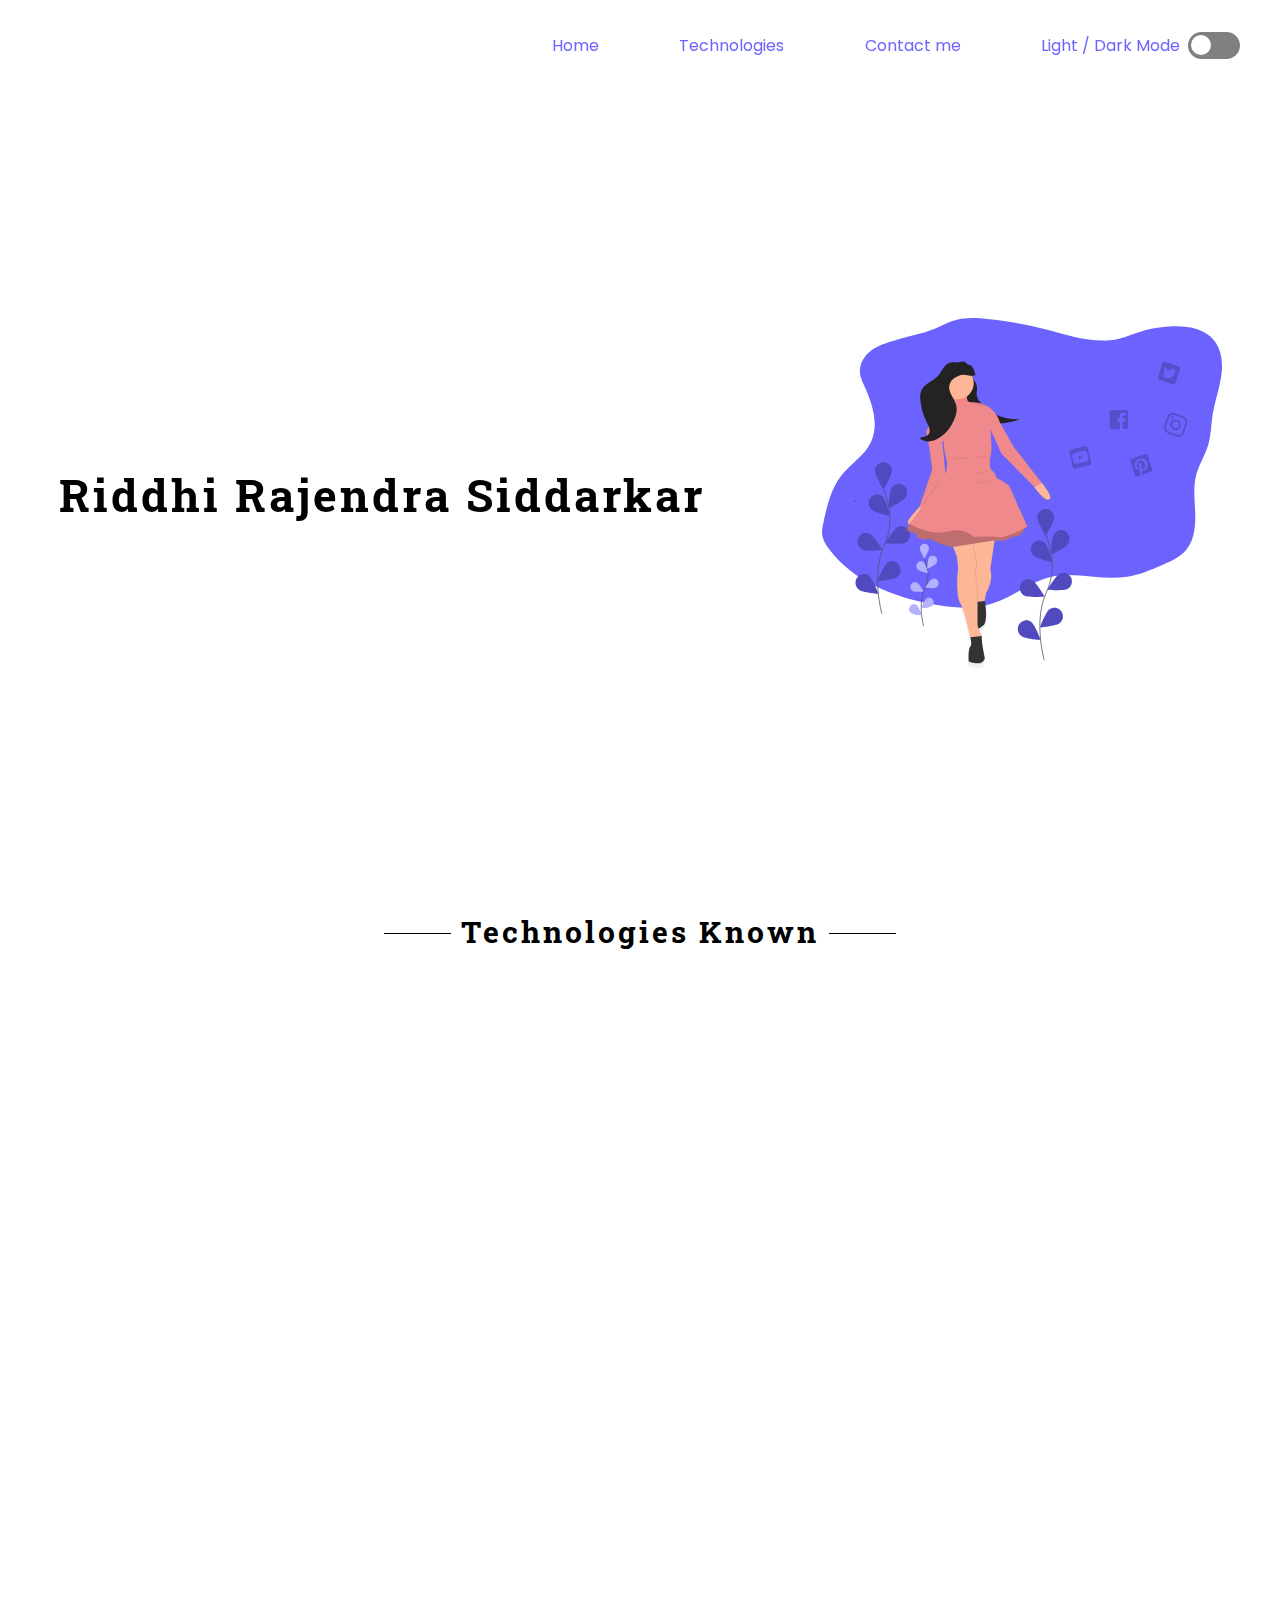
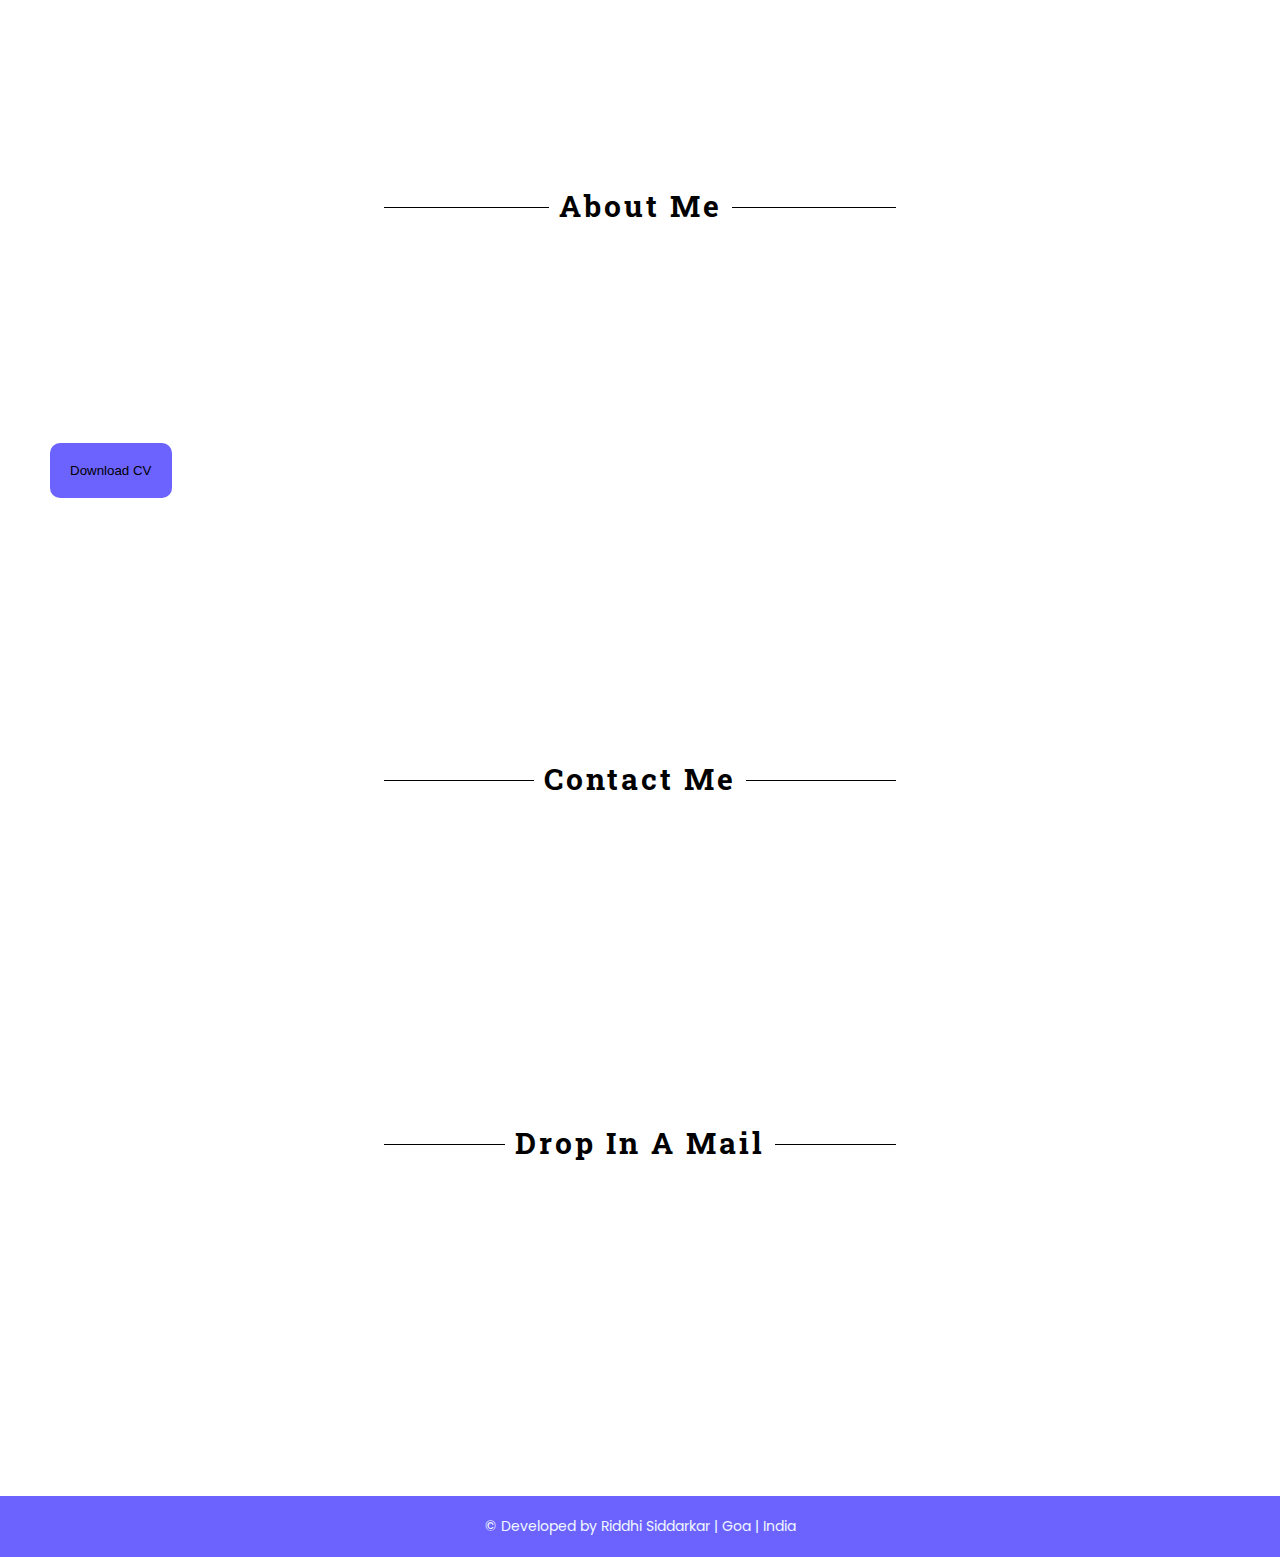
==== commit dacf78ec: "Update index.html" ====
--- a/index.html
+++ b/index.html
@@ -19,26 +19,28 @@
 </head>
 <body>
     <nav>
-        <div class="hamburger">
-            <div class="line"></div>
-            <div class="line"></div>
-            <div class="line"></div>
+        <div data-aos="fade-left">
+            <div class="hamburger">
+                <div class="line"></div>
+                <div class="line"></div>
+                <div class="line"></div>
+            </div>
+            <ul class="navlinks">
+                <li>Home</li>
+                <li>Technologies</li>
+                <li>Contact me</li>
+                <li>  
+                    <!-- <div class="container"> -->
+                    <div class="toggle-container">
+                        
+                    <span>Light / Dark Mode  &nbsp; </span>
+                        <input type="checkbox" id="switch" name="theme" /><label for="switch">Toggle</label></li>
+            </ul>
         </div>
-        <ul class="navlinks">
-            <li>Home</li>
-            <li>Technologies</li>
-            <li>Contact me</li>
-            <li>  
-                  <!-- <div class="container"> -->
-                <div class="toggle-container">
-                    
-                <span>Light / Dark Mode  &nbsp; </span>
-                    <input type="checkbox" id="switch" name="theme" /><label for="switch">Toggle</label></li>
-        </ul>
     </nav>
         <main class="mainpage">
             <div class="mainintro">
-                <h1 id="name">Riddhi <span id="middlename">Rajendra</span> Siddarkar</h1>
+                <h1 id="name" data-aos="fade-down">Riddhi <span id="middlename">Rajendra</span> Siddarkar</h1>
                 <!-- <h3 id="introwords"><span>Web developer</span><span> Coder </span><span>Content Writer</span></h3> -->
                 <div id="intro">
                 <h3 class="introwords enter">Web developer</h3>
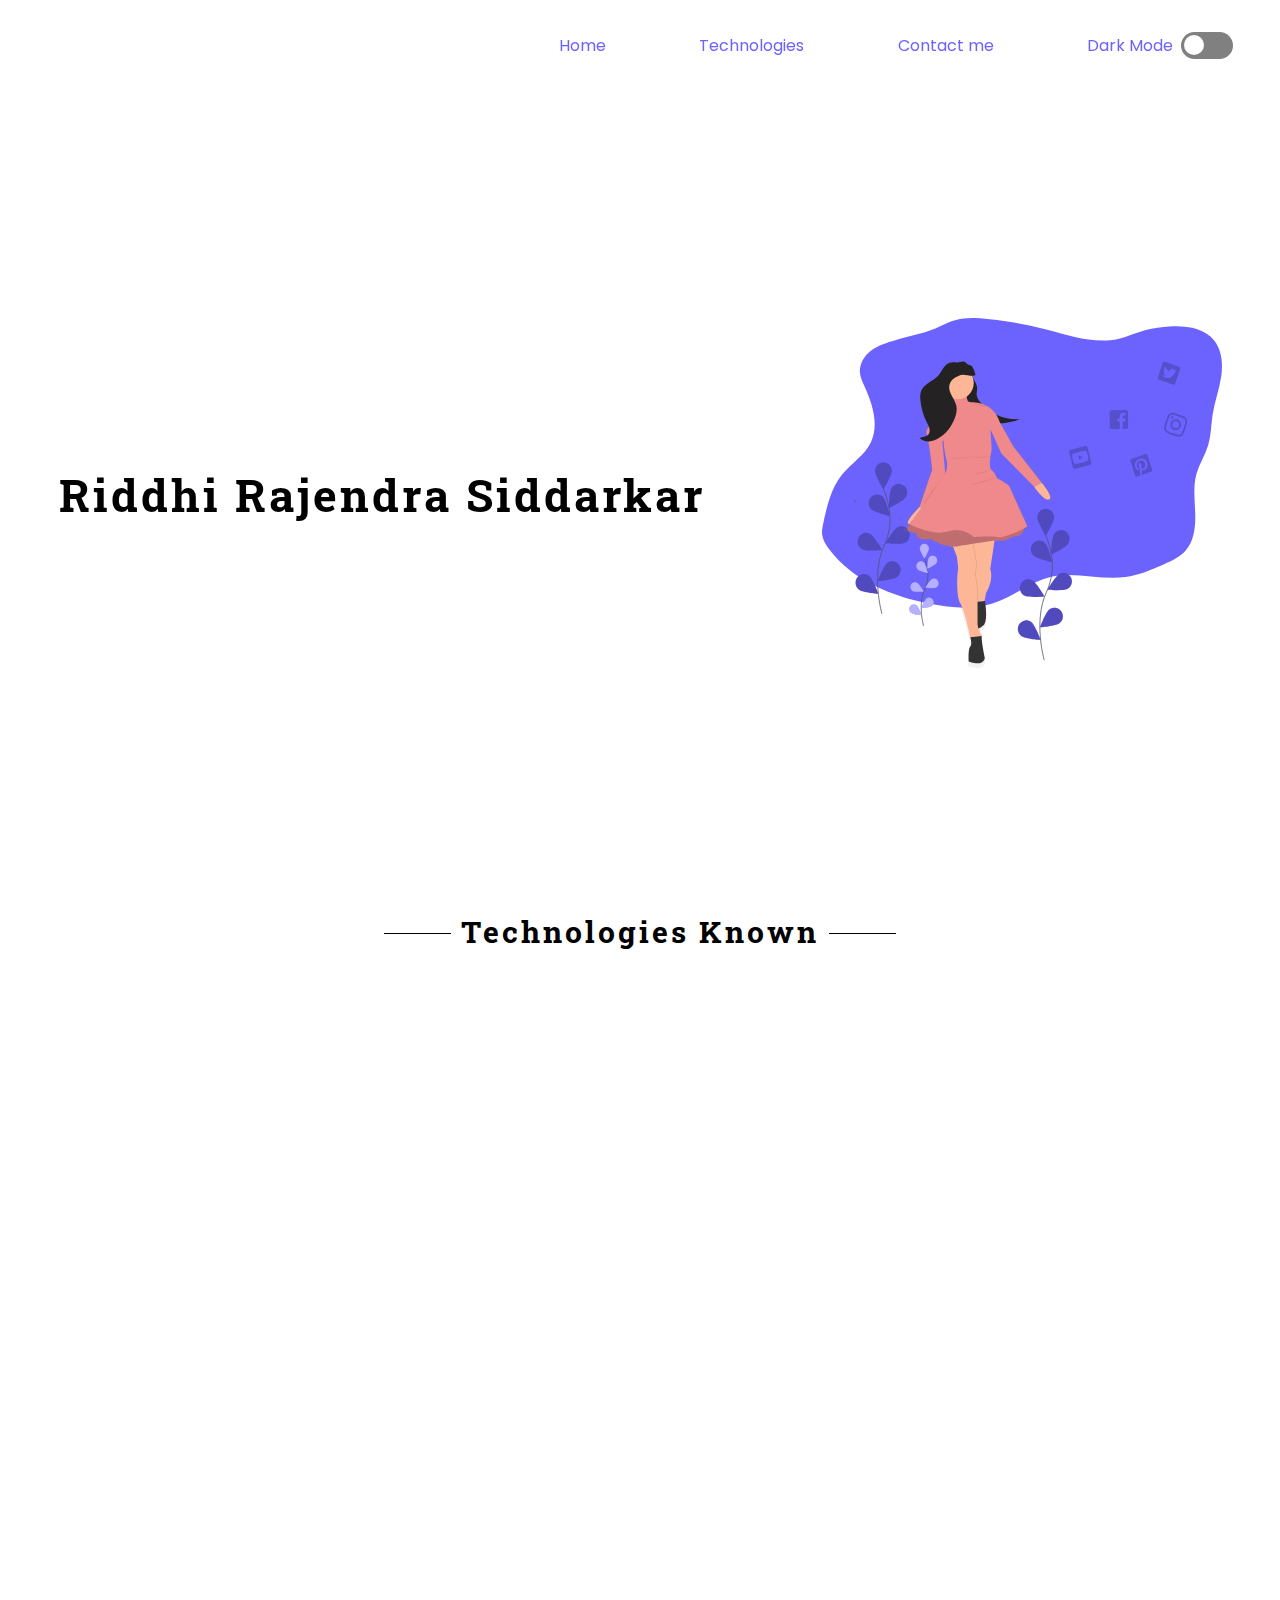
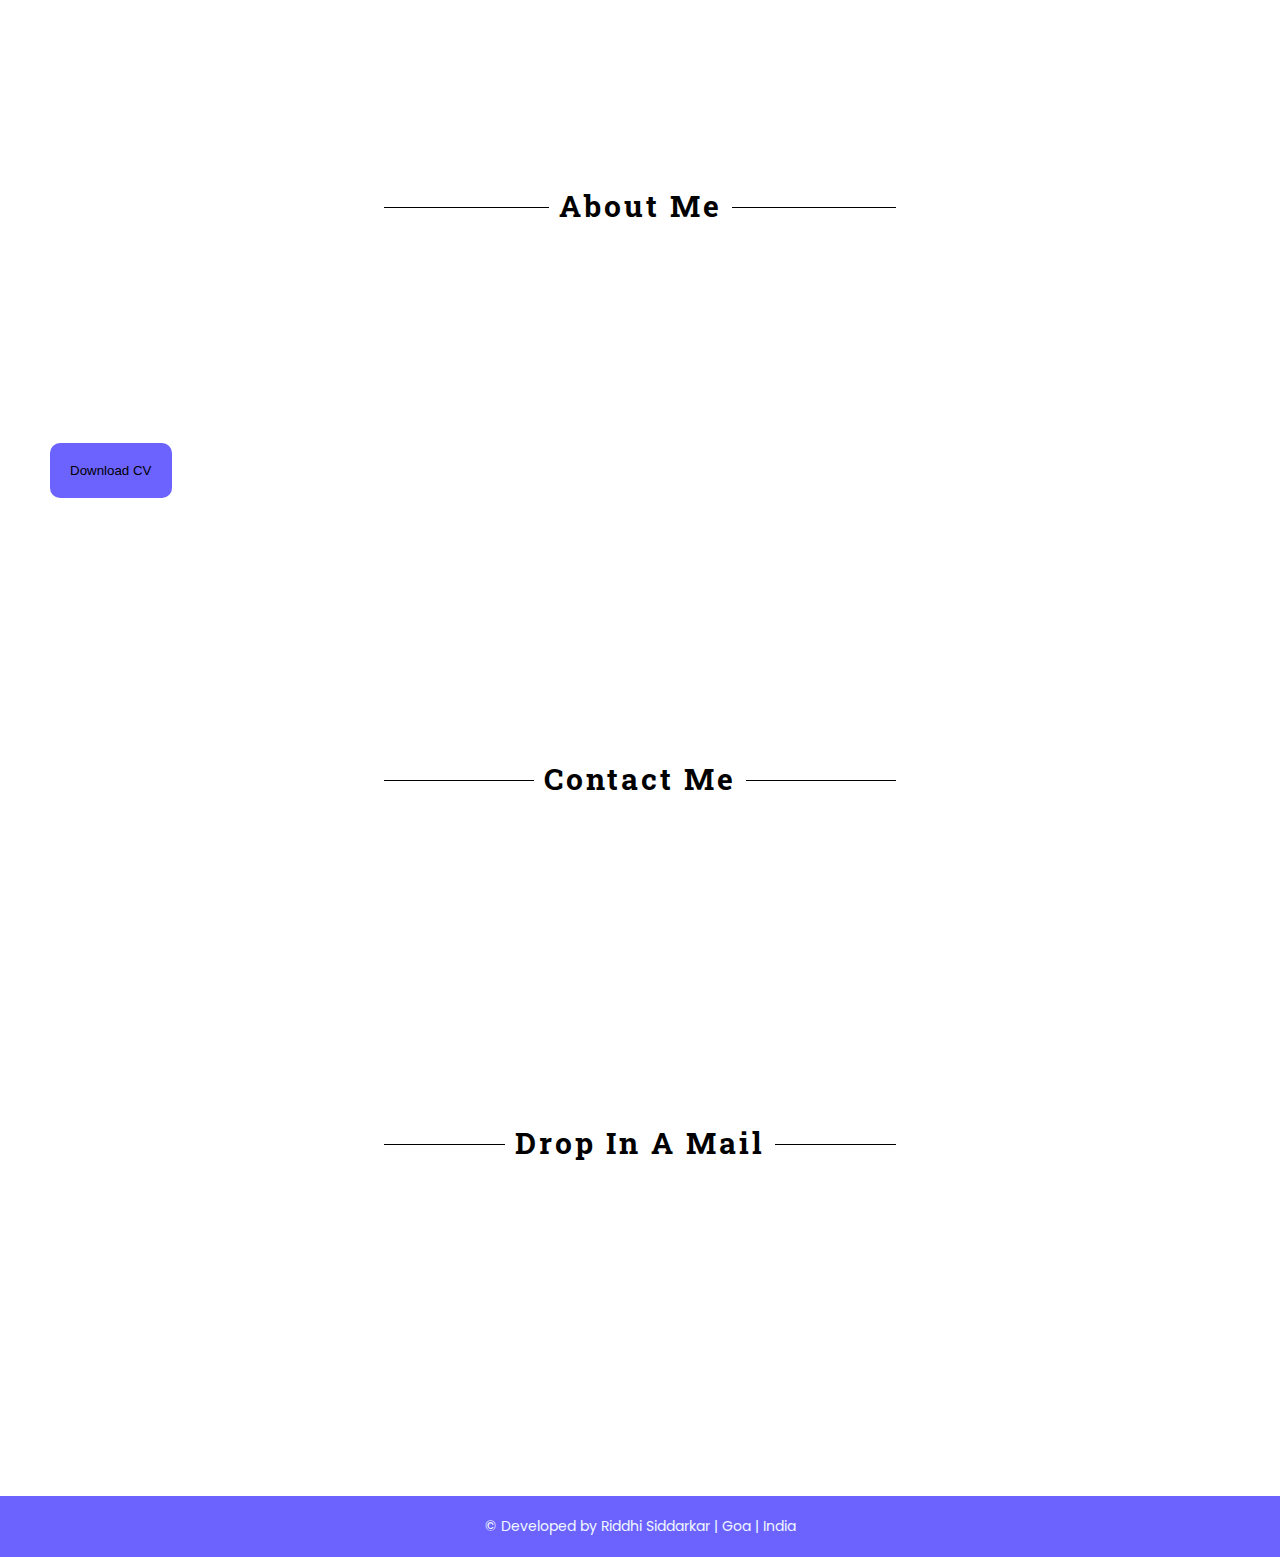
==== commit df3e2ce1: "Update index.html" ====
--- a/index.html
+++ b/index.html
@@ -33,7 +33,7 @@
                     <!-- <div class="container"> -->
                     <div class="toggle-container">
                         
-                    <span>Light / Dark Mode  &nbsp; </span>
+                    <span>Dark Mode  &nbsp; </span>
                         <input type="checkbox" id="switch" name="theme" /><label for="switch">Toggle</label></li>
             </ul>
         </div>
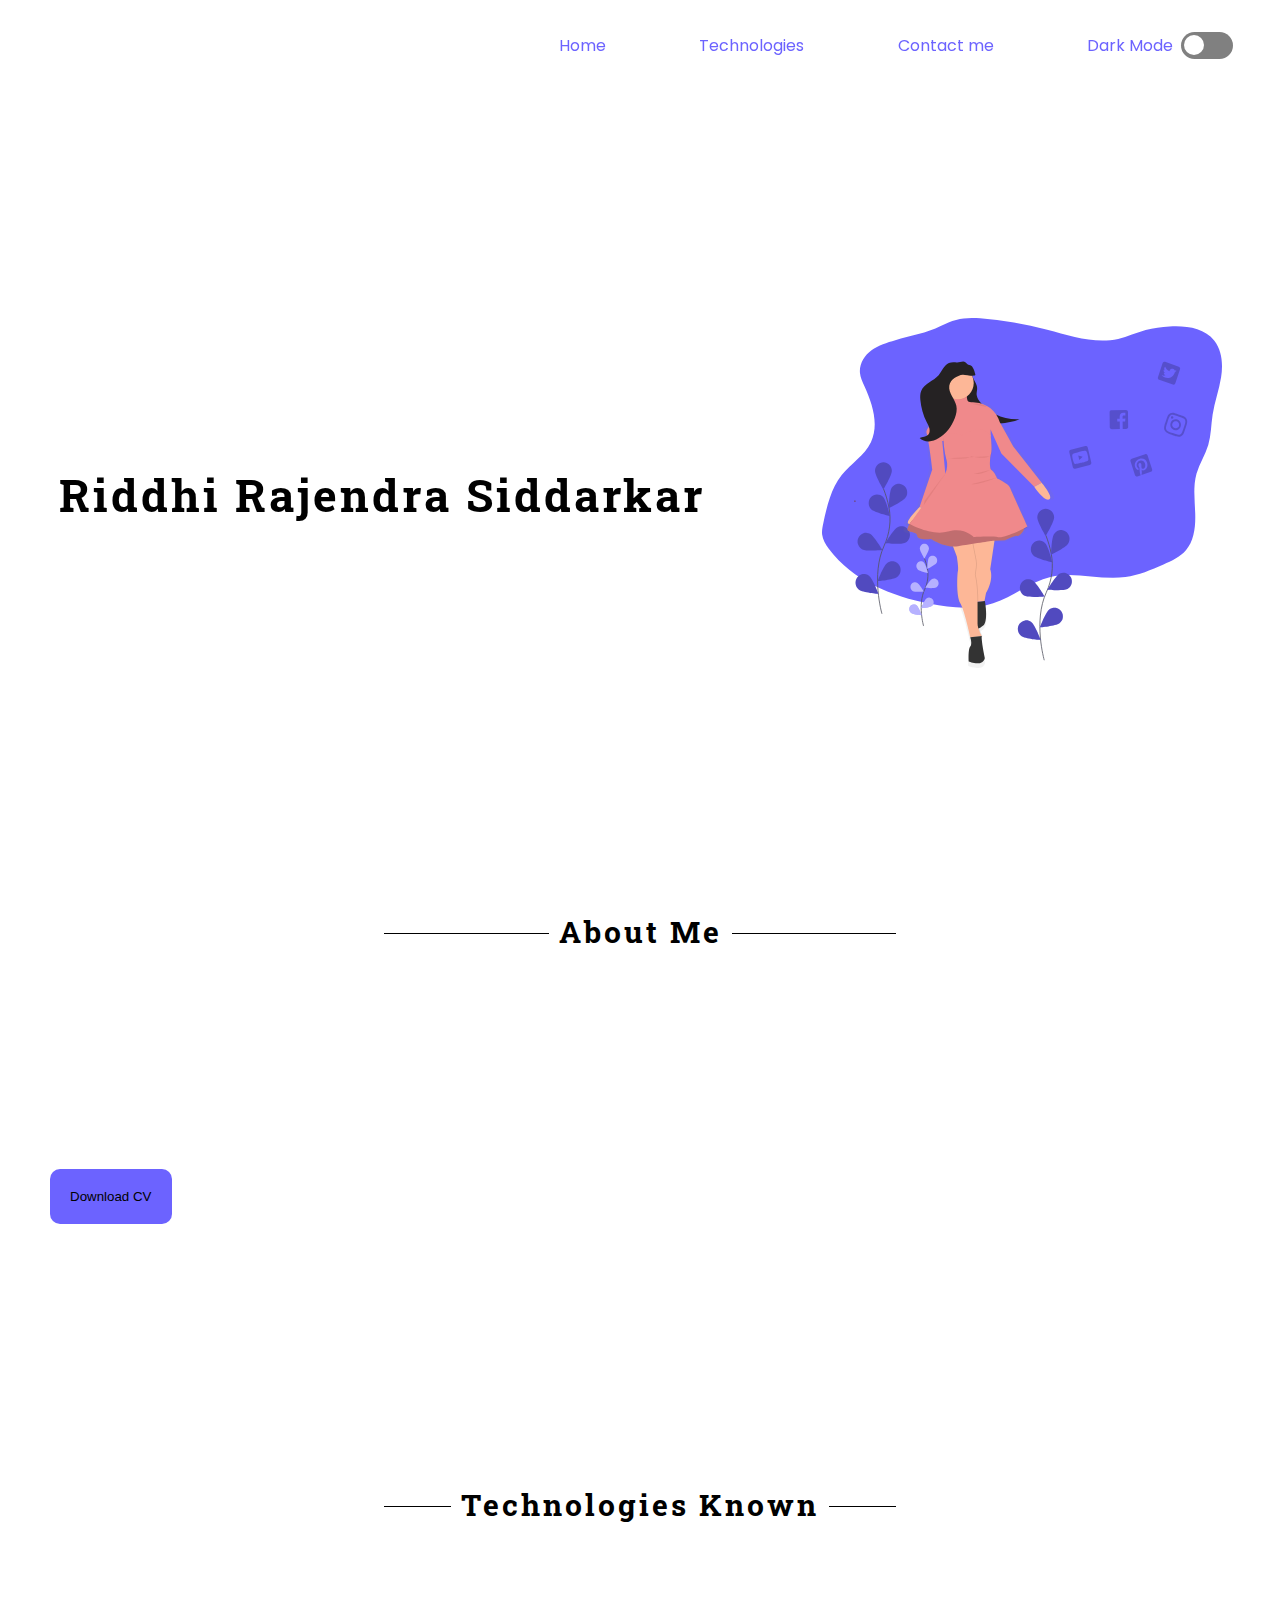
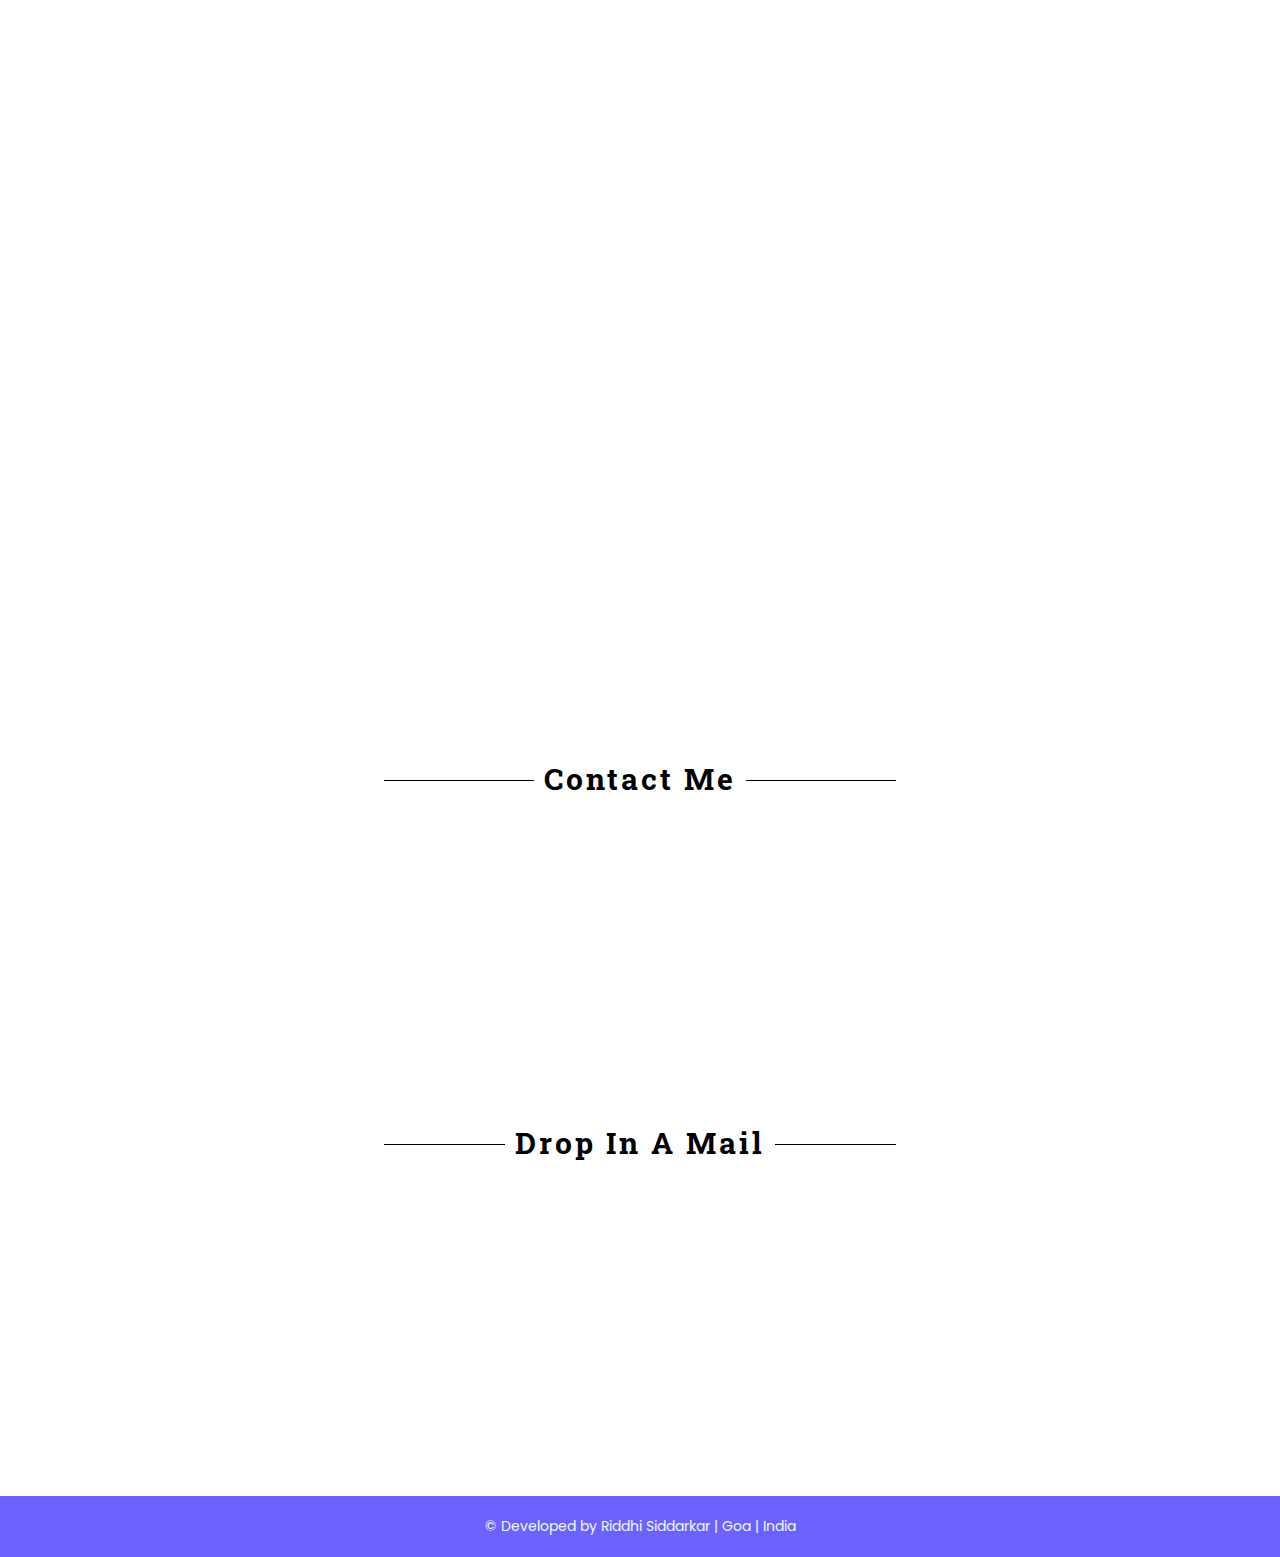
==== commit 58fa151f: "Update index.html" ====
--- a/index.html
+++ b/index.html
@@ -259,7 +259,39 @@
                 </defs>
                 </svg>
             </div>
-                </main>
+        </main>
+        <section class="aboutusmain">
+            <h2 class="optionheader"><span>About Me</span></h2>
+            <div class="aboutme">
+            <div class="aboutintro" data-aos="fade-right"  data-aos-offset="300">
+                <p class="aboutmedesc">Lorem ipsum dolor sit amet consectetur adipisicing elit. Non velit cupiditate maiores facilis, at doloribus officia itaque architecto quas ducimus possimus similique dolorum porro! Aspernatur cupiditate alias facilis, adipisci corrupti ad fugiat ducimus, natus soluta ea distinctio quibusdam? Dignissimos exercitationem amet odit magni iure esse eum fugit labore ullam eligendi?</p>
+                <div data-aos="fade-left"><svg id="b8c64dc2-e86a-49bc-92bf-164106d9e7fb" class="aboutsvg" data-name="Layer 1" xmlns="http://www.w3.org/2000/svg" width="200.87284" height="200.68008" viewBox="0 0 887.87284 569.68008"><title>proud_coder</title><rect x="276.41138" y="0.34664" width="611.46146" height="391.60712" fill="#e6e6e6"/><rect x="293.89598" y="49.46394" width="576.49225" height="319.32231" fill="#fff"/><rect x="276.1503" width="611.46146" height="25.97712" fill="#6c63ff"/><circle cx="295.45441" cy="13.28088" r="4.81466" fill="#fff"/><circle cx="313.72965" cy="13.28088" r="4.81466" fill="#fff"/><circle cx="332.00489" cy="13.28088" r="4.81466" fill="#fff"/><path d="M863.33045,244.53256H675.64331a1.66587,1.66587,0,0,1,0-3.30318H863.33045a1.66587,1.66587,0,0,1,0,3.30318Z" transform="translate(-156.06358 -165.15996)" fill="#ccc"/><path d="M733.2818,262.7H613.94986a1.66587,1.66587,0,0,1,0-3.30317H733.2818a1.66587,1.66587,0,0,1,0,3.30317Z" transform="translate(-156.06358 -165.15996)" fill="#ccc"/><path d="M863.33045,263.03033H743.9985a1.66587,1.66587,0,0,1,0-3.30317h119.332a1.66587,1.66587,0,0,1,0,3.30317Z" transform="translate(-156.06358 -165.15996)" fill="#ccc"/><path d="M733.57144,280.86747H614.2395a1.66587,1.66587,0,0,1,0-3.30317H733.57144a1.66587,1.66587,0,0,1,0,3.30317Z" transform="translate(-156.06358 -165.15996)" fill="#ccc"/><path d="M733.86108,299.03493H614.52914a1.66587,1.66587,0,0,1,0-3.30317H733.86108a1.66587,1.66587,0,0,1,0,3.30317Z" transform="translate(-156.06358 -165.15996)" fill="#ccc"/><path d="M788.02388,280.86747H753.84629a1.66587,1.66587,0,0,1,0-3.30317h34.17759a1.66587,1.66587,0,0,1,0,3.30317Z" transform="translate(-156.06358 -165.15996)" fill="#ccc"/><path d="M788.02388,298.70461H753.84629a1.66587,1.66587,0,0,1,0-3.30317h34.17759a1.66587,1.66587,0,0,1,0,3.30317Z" transform="translate(-156.06358 -165.15996)" fill="#ccc"/><path d="M845.37273,298.70461h-34.1776a1.66587,1.66587,0,0,1,0-3.30317h34.1776a1.66587,1.66587,0,0,1,0,3.30317Z" transform="translate(-156.06358 -165.15996)" fill="#ccc"/><path d="M647.25853,244.53256h-34.1776a1.66587,1.66587,0,0,1,0-3.30318h34.1776a1.66587,1.66587,0,0,1,0,3.30318Z" transform="translate(-156.06358 -165.15996)" fill="#ccc"/><path d="M732.84734,452.83835H613.51539a1.66587,1.66587,0,0,1,0-3.30317h119.332a1.66587,1.66587,0,0,1,0,3.30317Z" transform="translate(-156.06358 -165.15996)" fill="#ccc"/><path d="M732.26806,489.17327H612.93611a1.66587,1.66587,0,0,1,0-3.30318h119.332a1.66587,1.66587,0,0,1,0,3.30318Z" transform="translate(-156.06358 -165.15996)" fill="#ccc"/><path d="M732.5577,507.34073H613.22575a1.66587,1.66587,0,0,1,0-3.30318h119.332a1.66587,1.66587,0,0,1,0,3.30318Z" transform="translate(-156.06358 -165.15996)" fill="#ccc"/><path d="M783.53445,489.50359H749.35686a1.66587,1.66587,0,0,1,0-3.30318h34.17759a1.66587,1.66587,0,0,1,0,3.30318Z" transform="translate(-156.06358 -165.15996)" fill="#ccc"/><path d="M783.53445,507.34073H749.35686a1.66587,1.66587,0,0,1,0-3.30318h34.17759a1.66587,1.66587,0,0,1,0,3.30318Z" transform="translate(-156.06358 -165.15996)" fill="#ccc"/><path d="M840.8833,489.50359H806.7057a1.66587,1.66587,0,0,1,0-3.30318h34.1776a1.66587,1.66587,0,0,1,0,3.30318Z" transform="translate(-156.06358 -165.15996)" fill="#ccc"/><path d="M863.47527,471.00581H675.78813a1.66587,1.66587,0,0,1,0-3.30317H863.47527a1.66587,1.66587,0,0,1,0,3.30317Z" transform="translate(-156.06358 -165.15996)" fill="#ccc"/><path d="M647.40335,471.00581h-34.1776a1.66587,1.66587,0,0,1,0-3.30317h34.1776a1.66587,1.66587,0,0,1,0,3.30317Z" transform="translate(-156.06358 -165.15996)" fill="#ccc"/><polygon points="547.965 163.221 501.622 208.985 547.965 254.748 558.392 244.321 523.345 209.274 558.681 173.938 547.965 163.221" fill="#e6e6e6"/><polygon points="616.32 163.221 662.662 208.985 616.32 254.748 605.893 244.321 640.939 209.274 605.603 173.938 616.32 163.221" fill="#e6e6e6"/><polygon points="547.965 163.221 501.622 208.985 547.965 254.748 558.392 244.321 523.345 209.274 558.681 173.938 547.965 163.221" fill="#6c63ff"/><polygon points="616.32 163.221 662.662 208.985 616.32 254.748 605.893 244.321 640.939 209.274 605.603 173.938 616.32 163.221" fill="#6c63ff"/><path d="M626.6665,711.1954c14.41965,19.311,44.352,21.34353,44.352,21.34353s6.55352-29.2768-7.86613-48.5878-44.352-21.34353-44.352-21.34353S612.24685,691.88439,626.6665,711.1954Z" transform="translate(-156.06358 -165.15996)" fill="#e6e6e6"/><path d="M700.12323,718.455c-9.5151,12.74275-29.26658,14.08395-29.26658,14.08395s-4.32447-19.31887,5.19062-32.06162,29.26658-14.084,29.26658-14.084S709.63832,705.71222,700.12323,718.455Z" transform="translate(-156.06358 -165.15996)" fill="#e6e6e6"/><polygon points="149.825 460.994 149.825 511.12 135.503 511.12 125.956 458.607 149.825 460.994" fill="#ffb9b9"/><polygon points="36.445 460.994 36.445 511.12 22.124 511.12 12.576 458.607 36.445 460.994" fill="#ffb9b9"/><path d="M268.06126,256.64223s-23.014-16.54132-25.89076-8.63026S259.431,270.3068,259.431,270.3068Z" transform="translate(-156.06358 -165.15996)" fill="#ffb9b9"/><path d="M186.43344,277.85827c0,28.59815,12.31285,29.4867,32.37127,29.4867s40.2667-.88855,40.2667-29.4867-16.26056-51.78152-36.319-51.78152S186.43344,249.26012,186.43344,277.85827Z" transform="translate(-156.06358 -165.15996)" fill="#2f2e41"/><path d="M235.69781,277.49868s-2.87676,21.57563,10.78781,23.014-44.58964,5.7535-44.58964,5.7535,15.10294-13.66457,7.19188-24.45239S235.69781,277.49868,235.69781,277.49868Z" transform="translate(-156.06358 -165.15996)" fill="#ffb9b9"/><path d="M308.33578,662.98336l5.03431,42.43208s25.17158,30.92508,9.34944,28.76751-25.89076.45876-25.89076-2.418-.372-13.155-2.52959-13.155-3.9431,16.23013-3.9431,16.23013-6.47269-.48981-7.19188-1.209-1.43837-41.88017-1.43837-41.88017-2.15757-12.22619,2.15756-17.9797,3.59594-10.78781,3.59594-10.78781Z" transform="translate(-156.06358 -165.15996)" fill="#2f2e41"/><path d="M193.76255,662.51677l5.03431,42.43208s25.17158,30.92508,9.34945,28.76751-25.89077.45876-25.89077-2.418-.372-13.155-2.52958-13.155-3.94311,16.23013-3.94311,16.23013-6.47269-.48981-7.19188-1.209-1.43837-41.88017-1.43837-41.88017-2.15756-12.22619,2.15756-17.9797,3.59594-10.78781,3.59594-10.78781Z" transform="translate(-156.06358 -165.15996)" fill="#2f2e41"/><path d="M270.938,410.54843s23.014,65.44609,24.45239,79.82985-1.43838,63.28853-1.43838,63.28853,20.85645,84.49856,16.54132,85.21775-28.3456,4.12889-29.06478.533-3.28315-9.16321-2.564-11.32077S276.707,618.02811,276.707,613.713s-10.08416-26.96353-9.365-30.55947-12.22619-56.81584-14.38376-61.131-7.91106-34.521-7.91106-34.521-32.36346,88.46011-33.08264,90.61767-3.59594,5.75351-2.15757,6.47269-2.15756,5.75351-2.15756,5.75351-7.45231,29.84028-7.45231,31.27866,1.43838,17.71926-1.43837,18.43845-32.26142.67328-33.6998-4.361,15.26134-63.33577,15.26134-63.33577,12.2262-36.67858,8.63026-46.028,3.59594-65.4461,6.47269-69.76122,3.59594-30.20589,3.59594-30.20589Z" transform="translate(-156.06358 -165.15996)" fill="#2f2e41"/><circle cx="67.04844" cy="101.1913" r="23.01401" fill="#ffb9b9"/><path d="M235.69781,295.47837s-25.89077.71919-27.32914-1.43837-37.39777,5.03431-37.39777,19.41807,20.85645,70.48041,20.85645,70.48041,7.91106,40.27451,5.7535,44.58964,79.82985-9.34944,77.67229-16.54132-14.38376-23.014,1.43837-36.67858,22.29483-28.04832,22.29483-28.04832l-18.69889-49.624s-18.69888-2.87676-23.014,0S235.69781,295.47837,235.69781,295.47837Z" transform="translate(-156.06358 -165.15996)" fill="#6c63ff"/><path d="M293.952,350.85584l5.03432-3.59594s46.7472-48.90478,34.521-58.25422S303.30146,271.026,294.67121,270.3068s-15.82213-7.19188-15.82213-7.19188-9.34945-16.54132-16.54132-5.7535-15.10295,14.38375-5.03432,17.97969,16.54132,2.15757,21.57564,5.75351,24.45238,9.34944,15.82213,11.507a77.19464,77.19464,0,0,0-14.38376,5.03432L270.938,314.17726Z" transform="translate(-156.06358 -165.15996)" fill="#6c63ff"/><path d="M212.68379,472.39858s18.69889,27.32914,5.03432,25.89076-20.13726-20.13726-20.13726-20.13726Z" transform="translate(-156.06358 -165.15996)" fill="#ffb9b9"/><path d="M176.00521,309.86213l-5.03431,3.59594s-16.54132,90.61767,0,114.35086,17.9797,22.29483,17.9797,22.29483,2.87675-2.15757,4.31512,12.22619-.71918,20.13726,3.59594,20.13726,23.7332-4.31513,22.29483-7.91107-10.78782-24.45238-11.507-29.4867-4.31513-16.54132-5.7535-23.014,6.47269-10.06863,2.87675-23.7332-8.63026-38.11695-8.63026-43.15127S176.00521,309.86213,176.00521,309.86213Z" transform="translate(-156.06358 -165.15996)" fill="#6c63ff"/><path d="M200.8172,245.85441c0,7.74533,10.62571,14.02416,23.73319,14.02416s25.17158,4.1494,25.17158-3.59594-12.06409-24.45238-25.17158-24.45238S200.8172,238.10908,200.8172,245.85441Z" transform="translate(-156.06358 -165.15996)" fill="#2f2e41"/><path d="M258.85586,282.712s.96872,26.07138-24.939,24.633,3.50113-22.2854,3.50113-22.2854Z" transform="translate(-156.06358 -165.15996)" fill="#2f2e41"/><rect y="567.37896" width="702.90551" height="2.24072" fill="#3f3d56"/></svg></div>
+            </div> 
+            <button class="downloadcv">Download CV</button>
+        </section>
+        <section>
+            <div class="experience" data-aos="fade-down-right">
+                <div class="eachexperience">
+                    <span><img src="images/girlscriptnew.jpeg" id="girlscriptlogo" /></span>
+                    <h1>Hey</h1>
+                    <p>Lorem ipsum dolor sit, amet consectetur adipisicing elit. Quibusdam, omnis.</p>
+                </div>
+                <div class="eachexperience">
+                    <span><img src="images/dc.png" id="girlscriptlogo" /></span>
+                    <h1>Hey</h1>
+                    <p>Lorem ipsum dolor sit, amet consectetur adipisicing elit. Quibusdam, omnis.</p>
+                </div>
+                <div class="eachexperience">
+                    <span><img src="images/coronatracker.png" id="girlscriptlogo" /></span>
+                    <h1>Hey</h1>
+                    <p>Lorem ipsum dolor sit, amet consectetur adipisicing elit. Quibusdam, omnis.</p>
+                </div>
+                <!-- <div class="eachexperience">
+                    <img src="images/dc.png" id="devclogo" />
+                </div> -->
+            </div>
+        </div>
+        </section>
         <section class="techinjust">
             <h2 class="optionheader"><span>Technologies Known</span></h2>
             <div class="technologiesinabit">
@@ -280,39 +312,7 @@
                 </div>
             </div>
         </section>
-        <main class="aboutusmain">
-            <h2 class="optionheader"><span>About Me</span></h2>
-            <div class="aboutme">
-            <div class="aboutintro" data-aos="fade-right"  data-aos-offset="300">
-                <p class="aboutmedesc">Lorem ipsum dolor sit amet consectetur adipisicing elit. Non velit cupiditate maiores facilis, at doloribus officia itaque architecto quas ducimus possimus similique dolorum porro! Aspernatur cupiditate alias facilis, adipisci corrupti ad fugiat ducimus, natus soluta ea distinctio quibusdam? Dignissimos exercitationem amet odit magni iure esse eum fugit labore ullam eligendi?</p>
-                <div data-aos="fade-left"><svg id="b8c64dc2-e86a-49bc-92bf-164106d9e7fb" class="aboutsvg" data-name="Layer 1" xmlns="http://www.w3.org/2000/svg" width="200.87284" height="200.68008" viewBox="0 0 887.87284 569.68008"><title>proud_coder</title><rect x="276.41138" y="0.34664" width="611.46146" height="391.60712" fill="#e6e6e6"/><rect x="293.89598" y="49.46394" width="576.49225" height="319.32231" fill="#fff"/><rect x="276.1503" width="611.46146" height="25.97712" fill="#6c63ff"/><circle cx="295.45441" cy="13.28088" r="4.81466" fill="#fff"/><circle cx="313.72965" cy="13.28088" r="4.81466" fill="#fff"/><circle cx="332.00489" cy="13.28088" r="4.81466" fill="#fff"/><path d="M863.33045,244.53256H675.64331a1.66587,1.66587,0,0,1,0-3.30318H863.33045a1.66587,1.66587,0,0,1,0,3.30318Z" transform="translate(-156.06358 -165.15996)" fill="#ccc"/><path d="M733.2818,262.7H613.94986a1.66587,1.66587,0,0,1,0-3.30317H733.2818a1.66587,1.66587,0,0,1,0,3.30317Z" transform="translate(-156.06358 -165.15996)" fill="#ccc"/><path d="M863.33045,263.03033H743.9985a1.66587,1.66587,0,0,1,0-3.30317h119.332a1.66587,1.66587,0,0,1,0,3.30317Z" transform="translate(-156.06358 -165.15996)" fill="#ccc"/><path d="M733.57144,280.86747H614.2395a1.66587,1.66587,0,0,1,0-3.30317H733.57144a1.66587,1.66587,0,0,1,0,3.30317Z" transform="translate(-156.06358 -165.15996)" fill="#ccc"/><path d="M733.86108,299.03493H614.52914a1.66587,1.66587,0,0,1,0-3.30317H733.86108a1.66587,1.66587,0,0,1,0,3.30317Z" transform="translate(-156.06358 -165.15996)" fill="#ccc"/><path d="M788.02388,280.86747H753.84629a1.66587,1.66587,0,0,1,0-3.30317h34.17759a1.66587,1.66587,0,0,1,0,3.30317Z" transform="translate(-156.06358 -165.15996)" fill="#ccc"/><path d="M788.02388,298.70461H753.84629a1.66587,1.66587,0,0,1,0-3.30317h34.17759a1.66587,1.66587,0,0,1,0,3.30317Z" transform="translate(-156.06358 -165.15996)" fill="#ccc"/><path d="M845.37273,298.70461h-34.1776a1.66587,1.66587,0,0,1,0-3.30317h34.1776a1.66587,1.66587,0,0,1,0,3.30317Z" transform="translate(-156.06358 -165.15996)" fill="#ccc"/><path d="M647.25853,244.53256h-34.1776a1.66587,1.66587,0,0,1,0-3.30318h34.1776a1.66587,1.66587,0,0,1,0,3.30318Z" transform="translate(-156.06358 -165.15996)" fill="#ccc"/><path d="M732.84734,452.83835H613.51539a1.66587,1.66587,0,0,1,0-3.30317h119.332a1.66587,1.66587,0,0,1,0,3.30317Z" transform="translate(-156.06358 -165.15996)" fill="#ccc"/><path d="M732.26806,489.17327H612.93611a1.66587,1.66587,0,0,1,0-3.30318h119.332a1.66587,1.66587,0,0,1,0,3.30318Z" transform="translate(-156.06358 -165.15996)" fill="#ccc"/><path d="M732.5577,507.34073H613.22575a1.66587,1.66587,0,0,1,0-3.30318h119.332a1.66587,1.66587,0,0,1,0,3.30318Z" transform="translate(-156.06358 -165.15996)" fill="#ccc"/><path d="M783.53445,489.50359H749.35686a1.66587,1.66587,0,0,1,0-3.30318h34.17759a1.66587,1.66587,0,0,1,0,3.30318Z" transform="translate(-156.06358 -165.15996)" fill="#ccc"/><path d="M783.53445,507.34073H749.35686a1.66587,1.66587,0,0,1,0-3.30318h34.17759a1.66587,1.66587,0,0,1,0,3.30318Z" transform="translate(-156.06358 -165.15996)" fill="#ccc"/><path d="M840.8833,489.50359H806.7057a1.66587,1.66587,0,0,1,0-3.30318h34.1776a1.66587,1.66587,0,0,1,0,3.30318Z" transform="translate(-156.06358 -165.15996)" fill="#ccc"/><path d="M863.47527,471.00581H675.78813a1.66587,1.66587,0,0,1,0-3.30317H863.47527a1.66587,1.66587,0,0,1,0,3.30317Z" transform="translate(-156.06358 -165.15996)" fill="#ccc"/><path d="M647.40335,471.00581h-34.1776a1.66587,1.66587,0,0,1,0-3.30317h34.1776a1.66587,1.66587,0,0,1,0,3.30317Z" transform="translate(-156.06358 -165.15996)" fill="#ccc"/><polygon points="547.965 163.221 501.622 208.985 547.965 254.748 558.392 244.321 523.345 209.274 558.681 173.938 547.965 163.221" fill="#e6e6e6"/><polygon points="616.32 163.221 662.662 208.985 616.32 254.748 605.893 244.321 640.939 209.274 605.603 173.938 616.32 163.221" fill="#e6e6e6"/><polygon points="547.965 163.221 501.622 208.985 547.965 254.748 558.392 244.321 523.345 209.274 558.681 173.938 547.965 163.221" fill="#6c63ff"/><polygon points="616.32 163.221 662.662 208.985 616.32 254.748 605.893 244.321 640.939 209.274 605.603 173.938 616.32 163.221" fill="#6c63ff"/><path d="M626.6665,711.1954c14.41965,19.311,44.352,21.34353,44.352,21.34353s6.55352-29.2768-7.86613-48.5878-44.352-21.34353-44.352-21.34353S612.24685,691.88439,626.6665,711.1954Z" transform="translate(-156.06358 -165.15996)" fill="#e6e6e6"/><path d="M700.12323,718.455c-9.5151,12.74275-29.26658,14.08395-29.26658,14.08395s-4.32447-19.31887,5.19062-32.06162,29.26658-14.084,29.26658-14.084S709.63832,705.71222,700.12323,718.455Z" transform="translate(-156.06358 -165.15996)" fill="#e6e6e6"/><polygon points="149.825 460.994 149.825 511.12 135.503 511.12 125.956 458.607 149.825 460.994" fill="#ffb9b9"/><polygon points="36.445 460.994 36.445 511.12 22.124 511.12 12.576 458.607 36.445 460.994" fill="#ffb9b9"/><path d="M268.06126,256.64223s-23.014-16.54132-25.89076-8.63026S259.431,270.3068,259.431,270.3068Z" transform="translate(-156.06358 -165.15996)" fill="#ffb9b9"/><path d="M186.43344,277.85827c0,28.59815,12.31285,29.4867,32.37127,29.4867s40.2667-.88855,40.2667-29.4867-16.26056-51.78152-36.319-51.78152S186.43344,249.26012,186.43344,277.85827Z" transform="translate(-156.06358 -165.15996)" fill="#2f2e41"/><path d="M235.69781,277.49868s-2.87676,21.57563,10.78781,23.014-44.58964,5.7535-44.58964,5.7535,15.10294-13.66457,7.19188-24.45239S235.69781,277.49868,235.69781,277.49868Z" transform="translate(-156.06358 -165.15996)" fill="#ffb9b9"/><path d="M308.33578,662.98336l5.03431,42.43208s25.17158,30.92508,9.34944,28.76751-25.89076.45876-25.89076-2.418-.372-13.155-2.52959-13.155-3.9431,16.23013-3.9431,16.23013-6.47269-.48981-7.19188-1.209-1.43837-41.88017-1.43837-41.88017-2.15757-12.22619,2.15756-17.9797,3.59594-10.78781,3.59594-10.78781Z" transform="translate(-156.06358 -165.15996)" fill="#2f2e41"/><path d="M193.76255,662.51677l5.03431,42.43208s25.17158,30.92508,9.34945,28.76751-25.89077.45876-25.89077-2.418-.372-13.155-2.52958-13.155-3.94311,16.23013-3.94311,16.23013-6.47269-.48981-7.19188-1.209-1.43837-41.88017-1.43837-41.88017-2.15756-12.22619,2.15756-17.9797,3.59594-10.78781,3.59594-10.78781Z" transform="translate(-156.06358 -165.15996)" fill="#2f2e41"/><path d="M270.938,410.54843s23.014,65.44609,24.45239,79.82985-1.43838,63.28853-1.43838,63.28853,20.85645,84.49856,16.54132,85.21775-28.3456,4.12889-29.06478.533-3.28315-9.16321-2.564-11.32077S276.707,618.02811,276.707,613.713s-10.08416-26.96353-9.365-30.55947-12.22619-56.81584-14.38376-61.131-7.91106-34.521-7.91106-34.521-32.36346,88.46011-33.08264,90.61767-3.59594,5.75351-2.15757,6.47269-2.15756,5.75351-2.15756,5.75351-7.45231,29.84028-7.45231,31.27866,1.43838,17.71926-1.43837,18.43845-32.26142.67328-33.6998-4.361,15.26134-63.33577,15.26134-63.33577,12.2262-36.67858,8.63026-46.028,3.59594-65.4461,6.47269-69.76122,3.59594-30.20589,3.59594-30.20589Z" transform="translate(-156.06358 -165.15996)" fill="#2f2e41"/><circle cx="67.04844" cy="101.1913" r="23.01401" fill="#ffb9b9"/><path d="M235.69781,295.47837s-25.89077.71919-27.32914-1.43837-37.39777,5.03431-37.39777,19.41807,20.85645,70.48041,20.85645,70.48041,7.91106,40.27451,5.7535,44.58964,79.82985-9.34944,77.67229-16.54132-14.38376-23.014,1.43837-36.67858,22.29483-28.04832,22.29483-28.04832l-18.69889-49.624s-18.69888-2.87676-23.014,0S235.69781,295.47837,235.69781,295.47837Z" transform="translate(-156.06358 -165.15996)" fill="#6c63ff"/><path d="M293.952,350.85584l5.03432-3.59594s46.7472-48.90478,34.521-58.25422S303.30146,271.026,294.67121,270.3068s-15.82213-7.19188-15.82213-7.19188-9.34945-16.54132-16.54132-5.7535-15.10295,14.38375-5.03432,17.97969,16.54132,2.15757,21.57564,5.75351,24.45238,9.34944,15.82213,11.507a77.19464,77.19464,0,0,0-14.38376,5.03432L270.938,314.17726Z" transform="translate(-156.06358 -165.15996)" fill="#6c63ff"/><path d="M212.68379,472.39858s18.69889,27.32914,5.03432,25.89076-20.13726-20.13726-20.13726-20.13726Z" transform="translate(-156.06358 -165.15996)" fill="#ffb9b9"/><path d="M176.00521,309.86213l-5.03431,3.59594s-16.54132,90.61767,0,114.35086,17.9797,22.29483,17.9797,22.29483,2.87675-2.15757,4.31512,12.22619-.71918,20.13726,3.59594,20.13726,23.7332-4.31513,22.29483-7.91107-10.78782-24.45238-11.507-29.4867-4.31513-16.54132-5.7535-23.014,6.47269-10.06863,2.87675-23.7332-8.63026-38.11695-8.63026-43.15127S176.00521,309.86213,176.00521,309.86213Z" transform="translate(-156.06358 -165.15996)" fill="#6c63ff"/><path d="M200.8172,245.85441c0,7.74533,10.62571,14.02416,23.73319,14.02416s25.17158,4.1494,25.17158-3.59594-12.06409-24.45238-25.17158-24.45238S200.8172,238.10908,200.8172,245.85441Z" transform="translate(-156.06358 -165.15996)" fill="#2f2e41"/><path d="M258.85586,282.712s.96872,26.07138-24.939,24.633,3.50113-22.2854,3.50113-22.2854Z" transform="translate(-156.06358 -165.15996)" fill="#2f2e41"/><rect y="567.37896" width="702.90551" height="2.24072" fill="#3f3d56"/></svg></div>
-            </div> 
-            <button class="downloadcv">Download CV</button>
-        </main>
-        <section>
-            <div class="experience" data-aos="fade-down-right">
-                <div class="eachexperience">
-                    <span><img src="images/girlscriptnew.jpeg" id="girlscriptlogo" /></span>
-                    <h1>Hey</h1>
-                    <p>Lorem ipsum dolor sit, amet consectetur adipisicing elit. Quibusdam, omnis.</p>
-                </div>
-                <div class="eachexperience">
-                    <span><img src="images/dc.png" id="girlscriptlogo" /></span>
-                    <h1>Hey</h1>
-                    <p>Lorem ipsum dolor sit, amet consectetur adipisicing elit. Quibusdam, omnis.</p>
-                </div>
-                <div class="eachexperience">
-                    <span><img src="images/coronatracker.png" id="girlscriptlogo" /></span>
-                    <h1>Hey</h1>
-                    <p>Lorem ipsum dolor sit, amet consectetur adipisicing elit. Quibusdam, omnis.</p>
-                </div>
-                <!-- <div class="eachexperience">
-                    <img src="images/dc.png" id="devclogo" />
-                </div> -->
-            </div>
-        </div>
-        </section>
-        <section class="contactme">
+                <section class="contactme">
             <h2 class="optionheader"><span>Contact Me</span></h2>
             <div class="contactusgrid" data-aos="zoom-in-up" >
                 <svg id="b4f7138d-771a-4302-9114-b1a94238dcbb" data-name="Layer 1"  class="contactussvg" xmlns="http://www.w3.org/2000/svg" width="200.44" height="200.44" viewBox="0 0 842.98446 770.56368"><title>social_girl</title><path d="M965.45709,522.18421a298.78344,298.78344,0,0,0-20.93973-262.90595L467.1708,325.3724l457.45051-95.33557a297.75638,297.75638,0,0,0-236.381-116.37653c-164.72914,0-298.26843,133.53929-298.26843,298.26843a300.8275,300.8275,0,0,0,2.77606,40.70171Z" transform="translate(-178.50777 -64.71816)" fill="#f2f2f2"/><path d="M409.90851,519.31741C453.02062,630.97988,561.372,710.19715,688.24034,710.19715c119.04772,0,221.79116-69.75281,269.62825-170.6108Z" transform="translate(-178.50777 -64.71816)" fill="#f2f2f2"/><path d="M950.49664,623.05508c0,117.2136-172.82023,212.22676-385.99443,212.22676-114.52335,0-217.39673-27.4173-288.08049-70.97625-46.12048-28.4115-78.544-63.70073-91.55089-102.6979a120.87527,120.87527,0,0,1-6.36306-38.55261c0-117.202,319.87239-645.88566,385.99444-212.21513S950.49664,505.85312,950.49664,623.05508Z" transform="translate(-178.50777 -64.71816)" fill="#6c63ff"/><path d="M756.32974,700.02c0,43.27816-136.67709,78.36856-305.2865,78.36856-64.94067,0-125.14407-5.20509-174.62152-14.083-46.12048-28.4115-78.544-63.70073-91.55089-102.6979C237.214,637.7579,336.8006,621.65145,451.04324,621.65145,619.65265,621.65145,756.32974,656.74185,756.32974,700.02Z" transform="translate(-178.50777 -64.71816)" opacity="0.1"/><path d="M535.9654,253.63307c-24.19434-40.881-72.06091-42.78618-72.06091-42.78618s-46.64325-5.9647-76.5646,56.29749c-27.88909,58.03348-66.37958,114.066-6.19666,127.6512L392.014,360.96084l6.73222,36.3537a235.47744,235.47744,0,0,0,25.75.44009c64.451-2.08087,125.83093.6088,123.85459-22.51894C545.72364,344.49062,559.24521,292.96872,535.9654,253.63307Z" transform="translate(-178.50777 -64.71816)" fill="#2f2e41"/><path d="M377.707,611.647c-.89739,4.4619-1.56135,8.99776-3.08632,13.28592-1.514,4.25726-3.85141,8.19441-5.23571,12.49558-4.41251,13.71023,1.70454,28.99679,11.47444,39.57932a64.586,64.586,0,0,0,31.48927,18.69838c8.81372,2.21669,17.97794,2.53573,27.06092,2.84373,25.15128.85288,50.94968,1.61592,74.782-6.46705a129.9293,129.9293,0,0,0,21.72642-9.87016,16.26628,16.26628,0,0,0,5.63754-4.43891c1.81768-2.58781,2.05023-5.944,2.03437-9.10634-.05349-10.66228-2.215-21.2702-1.70184-31.92026.28427-5.89906,1.3883-11.79355.84486-17.67439-1.23248-13.33717-11.82334-25.27435-24.9188-28.08649-6.7607-1.4518-13.77293-.66071-20.656.00112a526.665,526.665,0,0,1-53.75795,2.40371c-18.33886-.11706-36.56447-2.91646-54.812-3.20882-5.39634-.08646-5.28732,1.57717-7.00533,6.79983A127.22233,127.22233,0,0,0,377.707,611.647Z" transform="translate(-178.50777 -64.71816)" fill="#2f2e41"/><path d="M429.75108,348.369c-.88129,4.6145-1.83384,9.39779-4.6069,13.19-3.19049,4.363-8.39248,6.8559-11.82475,11.03136-5.16627,6.28494-5.46281,15.12885-5.48411,23.26461-.01961,7.4948.13262,15.48882,4.31215,21.71008,2.71253,4.03763,6.8399,6.86835,10.87361,9.58672,15.674,10.56293,32.61146,21.31549,51.50933,21.66384,7.83008.14433,16.22569-1.8778,21.37779-7.77584a32.0978,32.0978,0,0,0,5.1759-9.23422,122.62369,122.62369,0,0,0,8.68011-37.3298c.43037-6.0321.38925-12.2401-1.65241-17.93246-2.29577-6.40087-6.93777-11.66749-10.00571-17.73621a39.48452,39.48452,0,0,1-3.80048-23.365,2.522,2.522,0,0,0-.13339-1.69328,2.46647,2.46647,0,0,0-2.03264-.82363l-37.47142-2.69752a81.54237,81.54237,0,0,1-10.40391-1.1902c-2.02-.41073-7.35526-3.27958-9.28133-2.51672C431.41762,327.93278,430.4819,344.5424,429.75108,348.369Z" transform="translate(-178.50777 -64.71816)" fill="#a0616a"/><path d="M429.75108,349.53871c-.88129,4.6145-1.83384,9.39779-4.6069,13.19-3.19049,4.363-8.39248,6.8559-11.82475,11.03136-5.16627,6.28494-5.46281,15.12886-5.48411,23.26461-.01961,7.4948.13262,15.48882,4.31215,21.71008,2.71253,4.03763,6.8399,6.86835,10.87361,9.58672,15.674,10.56293,32.61146,21.31549,51.50933,21.66384,7.83008.14433,16.22569-1.8778,21.37779-7.77584a32.0978,32.0978,0,0,0,5.1759-9.23422,122.62369,122.62369,0,0,0,8.68011-37.3298c.43037-6.0321.38925-12.2401-1.65241-17.93246-2.29577-6.40087-6.93777-11.66749-10.00571-17.73621a39.48452,39.48452,0,0,1-3.80048-23.365,2.522,2.522,0,0,0-.13339-1.69328,2.46647,2.46647,0,0,0-2.03264-.82363l-37.47142-2.69752a81.54237,81.54237,0,0,1-10.40391-1.1902c-2.02-.41073-7.35526-3.27958-9.28133-2.51672C431.41762,329.10246,430.4819,345.71208,429.75108,349.53871Z" transform="translate(-178.50777 -64.71816)" opacity="0.1"/><circle cx="287.07818" cy="233.70053" r="54.97497" fill="#a0616a"/><path d="M437.4616,421.54934c2.86529,2.99489,5.90149,5.96027,9.65608,7.7159,3.73472,1.74633,7.942,2.18093,12.06323,2.29685,9.90975.27875,20.65259-1.53705,27.5463-8.66149,8.88633-9.18376,8.59365-23.99634,15.559-34.71044a7.73191,7.73191,0,0,1,2.2445-2.45474,7.27553,7.27553,0,0,1,3.81757-.87773c8.79706-.08225,16.46016,5.62329,23.37609,11.06066,3.09816,2.4358,6.27339,4.95931,8.22793,8.38152a28.40881,28.40881,0,0,1,2.77463,8.497c3.432,16.7535,4.54347,33.88339,5.64657,50.94918.6093,9.42621,1.21888,18.86149,1.1736,28.30726-.14917,31.11982-7.38244,61.71921-14.57543,91.9967-.92682,3.90125-2.19515,8.26192-5.74294,10.13058a14.16108,14.16108,0,0,1-5.01121,1.22309c-20.60208,2.41956-41.2468,4.842-61.988,5.16148q-12.14133.187-24.27208-.5878a13.0753,13.0753,0,0,1-4.08874-.71279,11.53017,11.53017,0,0,1-4.45751-3.78539c-11.21918-14.13764-11.88141-33.68315-11.8097-51.73136q.263-66.18948,4.72972-132.2732c.24586-3.63632.29954-8.05259-2.32061-10.91314C424.72848,408.11424,431.29049,415.09912,437.4616,421.54934Z" transform="translate(-178.50777 -64.71816)" fill="#d0cde1"/><path d="M425.81683,358.07237c-1.85676,3.36105-15.54577,11.70709-18.18859,14.49277-14.76576,15.564-41.7154,14.98-55.21975,31.65026-4.75127,5.86514-7.2198,13.23459-9.03531,20.56114-2.56773,10.36213-3.93879,21.663.36265,31.43355,4.13894,9.40149,12.85189,15.90116,18.76741,24.29911,6.49517,9.22083,9.41553,20.41682,12.21419,31.34287,2.06644,8.0674,4.15,16.33463,3.34518,24.6235-.915,9.42426-5.47549,18.05357-8.16813,27.13121S366.7371,583.496,372.96289,590.63c4.57389,5.2411,11.74815,7.31887,18.60552,8.4877,8.75281,1.49191,17.64817,1.91666,26.51856,2.30858,7.83891.34634,16.47967.41368,22.50584-4.61162,4.75494-3.96521,6.82159-10.3998,7.08907-16.58533s-1.01946-12.3163-1.82557-18.45491c-.83566-6.36359-1.1568-12.78262-1.4255-19.19521q-1.80842-43.15875-.49353-86.373c.1826-5.99485.40405-12.06333-.87423-17.92316-1.68114-7.70667-5.84625-14.59405-9.32164-21.67506-6.89824-14.055-10.16057-27.70826-9.09426-43.32975C425.69967,357.85912,432.42391,346.11206,425.81683,358.07237Z" transform="translate(-178.50777 -64.71816)" fill="#575a89"/><path d="M503.01571,359.24205c2.82815,2.90671,12.43813,3.865,16.03575,5.73692,3.30481,1.71962,6.96168,2.61815,10.54142,3.64978A136.85239,136.85239,0,0,1,566.62472,385.625a22.474,22.474,0,0,1,6.19275,5.34907c2.01269,2.79991,2.74325,6.29362,3.42561,9.67368,1.76159,8.726,3.532,17.55711,3.13609,26.45029-.42019,9.44-3.2637,18.58269-6.08461,27.60116l-10.54037,33.69762c-7.86766,25.15293-15.78521,50.5535-17.999,76.81505A180.68882,180.68882,0,0,0,546.37687,608.84c.23165,1.45009.4259,3.11228-.53164,4.22562a4.16187,4.16187,0,0,1-2.58116,1.18765c-5.08724.79545-10.01045-1.79844-14.61964-4.09368a161.8956,161.8956,0,0,0-44.62931-14.603,103.754,103.754,0,0,0,13.86171-28.57513,172.93919,172.93919,0,0,0,4.1881-19.65215l4.90326-28.35907c1.798-10.39885,3.59909-20.82478,4.20611-31.36045a39.259,39.259,0,0,0-.68249-11.81348c-.939-3.74382-2.80592-7.175-4.47827-10.65365-8.08081-16.80894-11.87237-35.991-8.69287-54.36842,1.39144-8.04251,4.09543-16.0958,2.9679-24.17953-1.08406-7.77218.04257-13.81253-1.95158-21.50424C490.14923,333.50909,497.695,353.7736,503.01571,359.24205Z" transform="translate(-178.50777 -64.71816)" fill="#575a89"/><path d="M352.26865,430.79169c-3.68395,7.64473-9.84293,14.15734-11.93916,22.38043a48.89481,48.89481,0,0,0-1.041,11.69729c-.04968,5.91819-.08194,11.95638,1.73532,17.58887,1.17,3.62625,3.07338,6.97044,4.44462,10.52547a38.1647,38.1647,0,0,1,2.5,15.59354c-.37,7.36379-2.87163,14.51182-3.06713,21.8823-.30745,11.5907,5.05358,22.48691,10.28468,32.83458a24.13785,24.13785,0,0,1,35.08535-11.48652c1.38-1.27443,1.52734-3.36719,1.58134-5.24485q.58-20.1705,1.11892-40.34216c.56625-20.79787,1.10567-41.87363-3.67862-62.12166-2.16012-9.142-5.52124-18.24873-11.68289-25.33952-3.24445-3.73366-14.25851-13.56823-19.58437-9.38557-2.39506,1.881-1.83529,7.00117-2.2148,9.59392A40.70272,40.70272,0,0,1,352.26865,430.79169Z" transform="translate(-178.50777 -64.71816)" fill="#575a89"/><path d="M580.45606,408.76142c1.74239,5.42581,1.84662,11.22339,1.88132,16.922q.1062,17.43683-.46217,34.86905c-.194,5.94945-.46112,11.98088-2.26508,17.65357-1.18968,3.74106-3.02558,7.24924-4.25423,10.9777-3.6822,11.174-1.67035,23.29322-1.3546,35.054a39.82979,39.82979,0,0,1-.96459,11.33944c-1.94322,7.29077-7.16545,13.182-10.81031,19.78851-3.46163,6.27442-5.55036,13.30735-9.68468,19.16043s-11.29126,10.49094-18.22831,8.69412c-5.25611-1.36143-8.9909-6.01384-11.57423-10.78946a52.92085,52.92085,0,0,1-5.47168-34.328c2.59351-14.27428,10.97816-26.93743,14.002-41.12677,4.15244-19.48511-2.15855-39.59222-1.97075-59.514a28.76754,28.76754,0,0,1,1.25409-9.22536c1.58611-4.55052,4.99263-8.18446,8.13964-11.834a149.41208,149.41208,0,0,0,10.93961-14.357c2.253-3.36,5.31283-12.00185,9.30714-12.72039C567.8571,387.72109,578.24356,401.87168,580.45606,408.76142Z" transform="translate(-178.50777 -64.71816)" fill="#575a89"/><path d="M305.99533,602.98132a54.263,54.263,0,0,0-15.09437-1.60461,37.67315,37.67315,0,0,0-34.976,44.41107c1.04988,5.725,3.40848,11.12312,5.98119,16.34415,4.003,8.12375,8.80418,16.22887,16.21487,21.43477,4.33507,3.04532,9.35239,4.944,14.31008,6.81168l39.0307,14.70355c5.74186,2.16306,11.48457,4.32643,17.28326,6.33214a338.06023,338.06023,0,0,0,90.27264,17.94637c9.372.55808,18.88581.71338,28.02872-1.42026,2.16967-.50633,4.48408-1.26113,5.74025-3.1012a9.83055,9.83055,0,0,0,1.28255-4.23621l2.40174-16.81372c.33818-2.36746.66356-4.85939-.20414-7.08792-1.10022-2.82577-3.85807-4.60336-6.48761-6.11364C444.11933,675.8497,414.15829,667.719,392.56,647.4916c-5.0846-4.76186-9.33959-12.30987-15.51731-15.5445-7.00547-3.668-15.25573-5.76149-22.49684-9.14153C338.71586,615.41641,323.152,606.92512,305.99533,602.98132Z" transform="translate(-178.50777 -64.71816)" fill="#2f2e41"/><path d="M344.96181,625.64863c13.79572,4.32287,72.04124,34.27178,82.0247,44.72833-1.33819.48213-46.74164-24.96264-48.104-25.37151-12.38406-3.71673-24.837-7.45783-36.59746-12.89709-2.36589-1.09423-15.37022-6.2374-14.78129-9.2225C328.16832,619.51738,342.5127,624.88121,344.96181,625.64863Z" transform="translate(-178.50777 -64.71816)" opacity="0.1"/><path d="M517.072,738.08052a3.24057,3.24057,0,0,0,2.187-.64362,3.37783,3.37783,0,0,0,.68359-2.51663q-.03215-11.45313-.06426-22.90625c-6.587-3.13836-13.95495-4.14432-21.187-5.111l-33.74369-4.51038c.77526.10363-5.276,14.53367-4.34817,16.46013,1.63533,3.39539,14.13293,6.40464,17.66,8.0078C490.52094,732.43373,503.26224,738.56075,517.072,738.08052Z" transform="translate(-178.50777 -64.71816)" fill="#a0616a"/><path d="M411.20164,711.93474c-6.37111,1.01477-13.4821,1.91179-17.60813,6.87129-5.23235,6.28931-3.00489,15.66511-.50889,23.45633a10.10019,10.10019,0,0,0,2.1704,4.26818c1.7034,1.68045,4.31371,1.92665,6.70173,2.07786,5.81037.36792,11.99377.65616,17.07049-2.19385,2.40407-1.34961,4.391-3.322,6.63119-4.929a42.51558,42.51558,0,0,1,12.192-5.574,123.28631,123.28631,0,0,1,24.4733-5.04354c3.25649-.33212,6.57777-.54564,9.64105-1.69949s5.89971-3.44182,6.7896-6.59192c1.176-4.16272-1.24343-8.40676-3.56377-12.05744-2.89044-4.54764-5.95264-9.336-10.26244-12.68382-6.28749-4.884-9.39772-1.13477-15.73118,1.99062A133.4693,133.4693,0,0,1,411.20164,711.93474Z" transform="translate(-178.50777 -64.71816)" fill="#a0616a"/><path d="M394.552,717.67351l-40.45419-11.95685c-4.92-1.45418-9.924-2.92108-15.05445-2.91727s-10.49808,1.686-13.82539,5.5911c-3.13694,3.68169-4.0348,8.71355-4.81684,13.48678l-1.67287,10.21062c-.85014,5.18893-1.70183,10.47764-.93665,15.67977s3.4208,10.3994,8.03661,12.91771c5.59808,3.05422,12.45923,1.56244,18.707.28493a203.66649,203.66649,0,0,1,38.33637-4.111c4.84215-.05791,9.921.00275,14.1997-2.26494,5.08608-2.69559,8.12887-8.39526,8.65208-14.12769C406.51947,731.74449,403.61224,720.35141,394.552,717.67351Z" transform="translate(-178.50777 -64.71816)" fill="#2f2e41"/><path d="M532.97391,707.25386c5.24428-.91914,9.87265-3.89967,14.89781-5.659,7.07316-2.4763,14.73823-2.47627,22.2323-2.44892,2.75107.01,5.68068.07172,7.9707,1.5963,3.301,2.19764,4.14705,6.5956,4.70835,10.52132q1.69324,11.8428,3.38651,23.68558c.637,4.455,1.27016,9.02922.27664,13.41851s-3.98536,8.62075-8.3409,9.75307c-5.28995,1.37523-10.47581-2.004-15.47052-4.2238-12.48387-5.54827-26.99563-4.13019-40.01231-8.277-2.41563-.76956-5.00279-1.9463-5.98825-4.28219a9.74344,9.74344,0,0,1-.46589-4.093c.22292-7.61324-1.38283-18.00927.90929-25.28537C519.139,705.41574,527.12,707.25386,532.97391,707.25386Z" transform="translate(-178.50777 -64.71816)" fill="#2f2e41"/><path d="M618.5838,593.44792a70.25,70.25,0,0,1,24.74688-1.69077c6.61581.72884,13.43212,2.56976,18.26241,7.1489,5.87915,5.57345,7.76813,14.19294,7.92572,22.2925A69.64672,69.64672,0,0,1,654.381,665.678a40.3588,40.3588,0,0,1-8.65462,8.33144,56.96628,56.96628,0,0,1-11.2602,5.42631l-87.40763,34.47613c-22.995,9.06991-46.07121,18.1661-70.05624,24.14544a5.45988,5.45988,0,0,1-7.34686-2.6636,181.089,181.089,0,0,1-19.15731-35.04368,2.36141,2.36141,0,0,1,1.04367-3.7233l61.82411-35.52224c4.42847-2.54446,8.90632-5.12557,12.58345-8.67018a31.23955,31.23955,0,0,0,6.46041-8.99422c1.28152-2.67668,1.40106-8.99325,3.038-10.97173,1.60267-1.9371,7.08518-2.09169,9.61727-2.85358a87.26471,87.26471,0,0,0,10.4699-3.95778c13.82958-6.1869,26.14462-15.17616,39.40215-22.42039A101.09962,101.09962,0,0,1,618.5838,593.44792Z" transform="translate(-178.50777 -64.71816)" fill="#2f2e41"/><path d="M583.535,619.9758c-10.62159,7.97756-24.37468,15.31076-34.9018,23.49852-3.59279,2.79439-63.48555,36.46671-64.33241,40.9388,9.82122,1.65482,72.38326-42.11208,81.33434-46.47932s16.88589-10.526,24.74861-16.63924c2.00376-1.55793,10.49562-6.2413,4.74349-7.98188C591.88691,612.33215,585.9273,618.381,583.535,619.9758Z" transform="translate(-178.50777 -64.71816)" opacity="0.1"/><path d="M510.45033,360.0147H417.21254a14.28277,14.28277,0,0,0-14.28275,14.28275v5.23022h-1.01312v11.6968h1.01312v8.18776h-1.01312v7.01808h1.01312V492.736a14.28277,14.28277,0,0,0,14.28275,14.28275h93.23779A14.28277,14.28277,0,0,0,524.73308,492.736V374.29745A14.28277,14.28277,0,0,0,510.45033,360.0147Z" transform="translate(-178.50777 -64.71816)" fill="#3f3d56"/><polygon points="346.761 184.974 299.471 160.203 234.166 170.337 220.655 230.012 254.289 228.718 263.685 206.794 263.685 228.357 279.204 227.76 288.212 192.856 293.841 230.012 349.013 228.886 346.761 184.974" fill="#2f2e41"/><path d="M364.64085,585.71852c2.33648,3.48807,5.07414,6.89991,8.82712,8.78165,4.68954,2.35132,10.47818,1.93166,15.1742-.40671a26.70963,26.70963,0,0,0,10.95069-10.97926c5.13947-9.07555,6.20385-19.9354,5.56252-30.34541s-2.86409-20.6606-3.84787-31.04386c-.71513-7.54791-.77329-15.14084-.83089-22.72234-.0121-1.59323.01355-3.30985.95489-4.59531,1.13836-1.55452,3.22262-1.98282,5.06958-2.53158,10.3726-3.08186,17.25764-12.80417,22.19372-22.43349,3.296-6.42978,6.16208-13.45836,5.52649-20.65569s-5.809-14.448-12.99691-15.18224c-5.92594-.60531-11.39762,3.15856-15.67227,7.30712A67.20371,67.20371,0,0,0,385.875,480.23628c-.93835,7.31808-.66958,14.8353-2.66,21.93971-4.25,15.16928-17.54746,24.46965-24.17413,38.11929C351.739,555.33569,355.769,572.41081,364.64085,585.71852Z" transform="translate(-178.50777 -64.71816)" fill="#a0616a"/><path d="M560.32057,527.7656A28.66767,28.66767,0,0,1,544.244,543.21316a22.20351,22.20351,0,0,1-13.97568.85594,15.49745,15.49745,0,0,1-10.23805-9.15747,24.66874,24.66874,0,0,1-1.15322-6.87849c-.665-10.22953-.40805-20.77076,3.30768-30.32476,1.43316-3.685,3.36552-7.17973,4.49657-10.96836,1.29005-4.32124,1.496-8.88057,1.69315-13.386l1.22148-27.91129a18.16469,18.16469,0,0,0-.41461-6.052c-1.21836-4.0386-4.99285-6.66315-8.45611-9.07159-8.364-5.81652-16.62929-12.6038-20.68217-21.95056-1.24015-2.86-2.05864-6.03921-1.42913-9.0923,1.14279-5.54241,6.73609-9.13049,12.26447-10.33931a27.4335,27.4335,0,0,1,32.8891,22.10687c.547,3.14985.53943,6.36731.85956,9.54823.67909,6.74746,2.82116,13.25166,4.16121,19.89953,3.30083,16.37507,1.59044,33.30215,4.85456,49.67444C556.372,503.85519,566.66314,512.78744,560.32057,527.7656Z" transform="translate(-178.50777 -64.71816)" fill="#a0616a"/><circle cx="286.57163" cy="346.39087" r="11.6968" fill="#d0cde1"/><path d="M958.82881,423.63208a62.66342,62.66342,0,1,0,62.66342,62.66342A62.66341,62.66341,0,0,0,958.82881,423.63208Zm30.969,46.77046c.033.67666.04951,1.36975.04951,2.063,0,21.141-16.07447,45.5169-45.50035,45.5169a44.66127,44.66127,0,0,1-24.45836-7.22863,32.38749,32.38749,0,0,0,3.81237.231,32.03488,32.03488,0,0,0,19.85376-6.849A16.00356,16.00356,0,0,1,928.619,493.02889a15.07373,15.07373,0,0,0,3.00371.29708,16.0862,16.0862,0,0,0,4.20838-.56109,15.992,15.992,0,0,1-12.8233-15.67836v-.19806a15.60616,15.60616,0,0,0,7.2616,1.99689,16.00976,16.00976,0,0,1-4.96762-21.35562,45.28177,45.28177,0,0,0,32.94117,16.71816,15.64372,15.64372,0,0,1-.41255-3.64729,15.97342,15.97342,0,0,1,27.64348-10.92543,31.7488,31.7488,0,0,0,10.14975-3.87832,16.03488,16.03488,0,0,1-7.03057,8.846,32.30255,32.30255,0,0,0,9.176-2.52511A32.52585,32.52585,0,0,1,989.7978,470.40254Z" transform="translate(-178.50777 -64.71816)" fill="#3f3d56"/><circle cx="760.17182" cy="184.61635" r="11.13491" fill="#3f3d56"/><path d="M952.59833,221.49724H924.761a13.95947,13.95947,0,0,0-13.91863,13.91864v27.83726A13.95945,13.95945,0,0,0,924.761,277.17177h27.83737a13.95964,13.95964,0,0,0,13.91852-13.91863V235.41588a13.95966,13.95966,0,0,0-13.91852-13.91864Zm-13.91874,44.53963A16.70236,16.70236,0,1,1,955.382,249.33451,16.70665,16.70665,0,0,1,938.67959,266.03687Zm18.09417-30.621a4.17559,4.17559,0,1,1,4.17564-4.17554A4.16543,4.16543,0,0,1,956.77376,235.41588Z" transform="translate(-178.50777 -64.71816)" fill="#3f3d56"/><path d="M937.96494,183.8588a66.06057,66.06057,0,1,0,66.06057,66.06057A66.06056,66.06056,0,0,0,937.96494,183.8588Zm34.11937,79.39434a19.54331,19.54331,0,0,1-19.486,19.48608H924.761a19.54333,19.54333,0,0,1-19.48608-19.48608V235.41588A19.54334,19.54334,0,0,1,924.761,215.92979h27.83737a19.54332,19.54332,0,0,1,19.486,19.48609Z" transform="translate(-178.50777 -64.71816)" fill="#3f3d56"/><path d="M670,64.71816a65,65,0,1,0,65,65A65,65,0,0,0,670,64.71816ZM690.49524,104.049h-8.32056c-5.68078,0-6.765,2.68713-6.765,6.64709v8.415h13.53L687.17163,132.311h-11.762v35.82837H660.324V132.311H649.50476V119.1111H660.324v-9.75854c0-11.69135,8.10865-18.05561,18.55079-18.05561,4.99707,0,10.37133.37714,11.62048.54212Z" transform="translate(-178.50777 -64.71816)" fill="#3f3d56"/></svg>
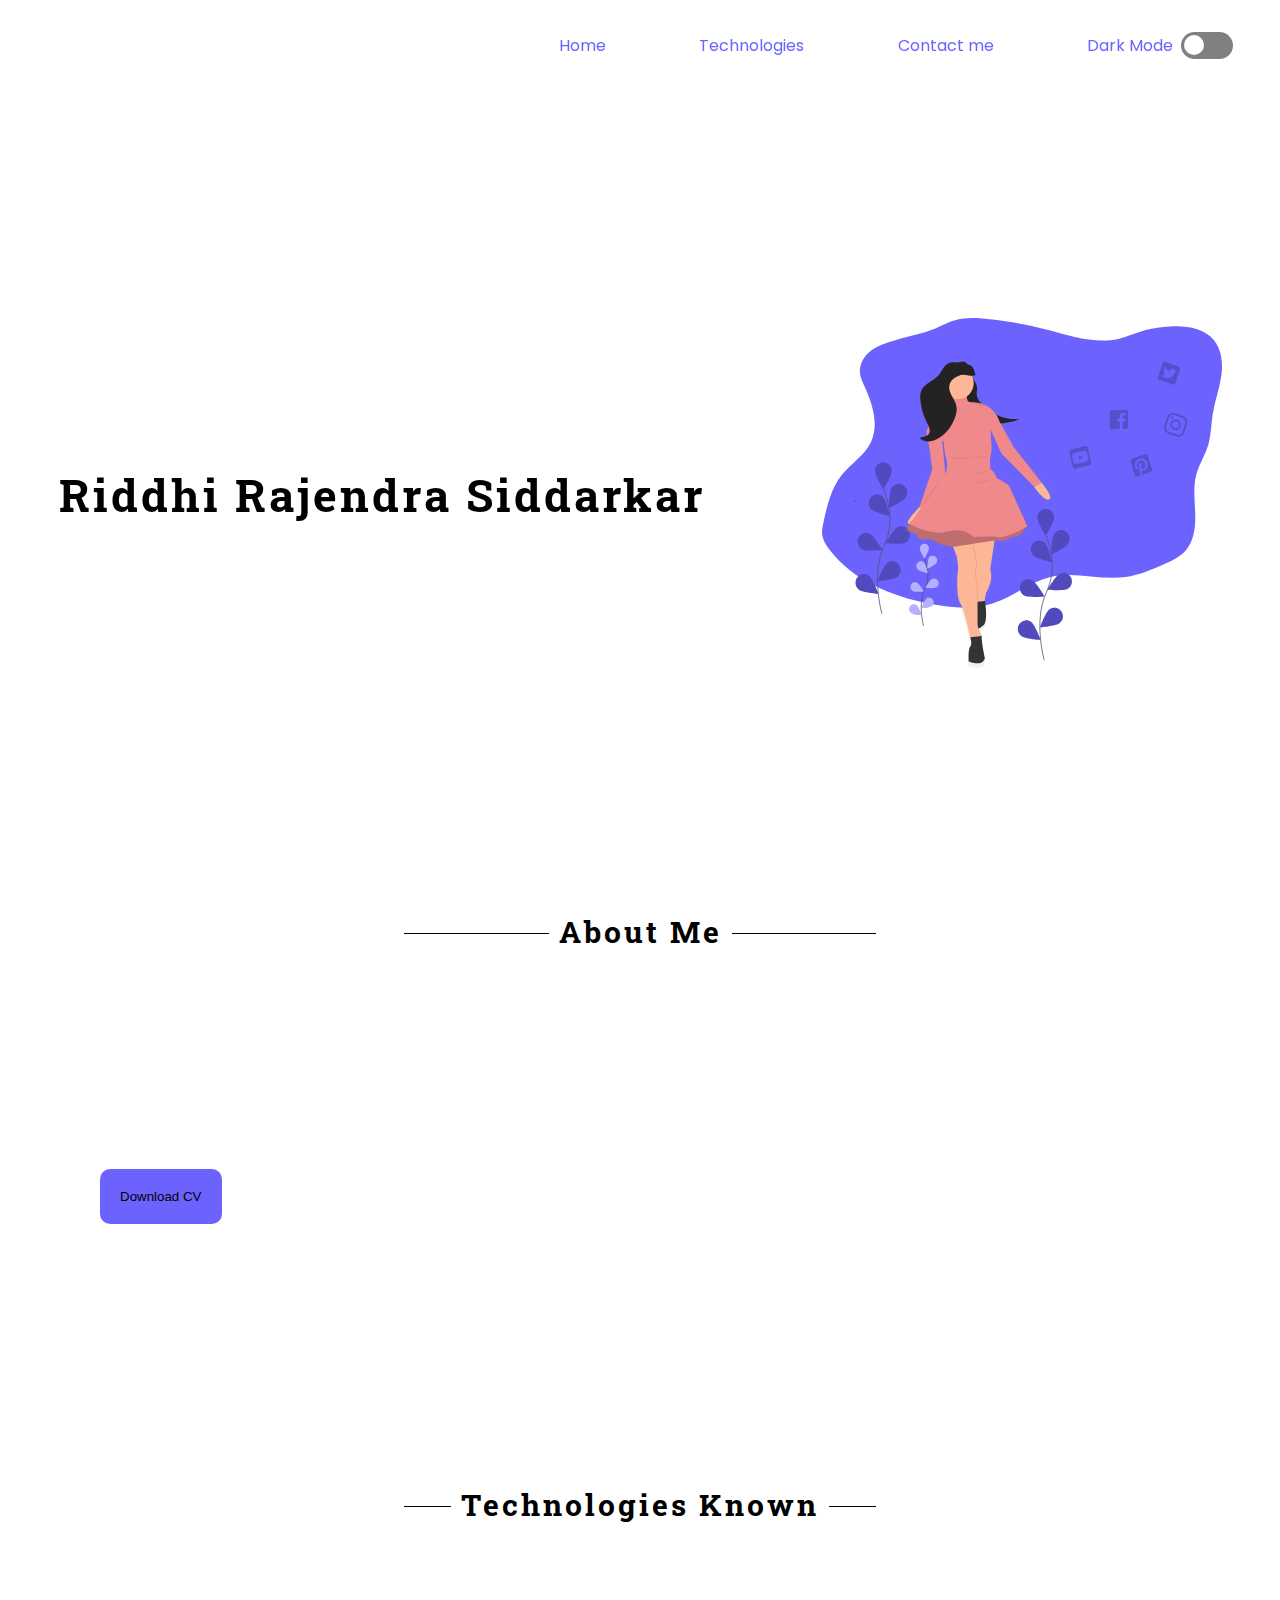
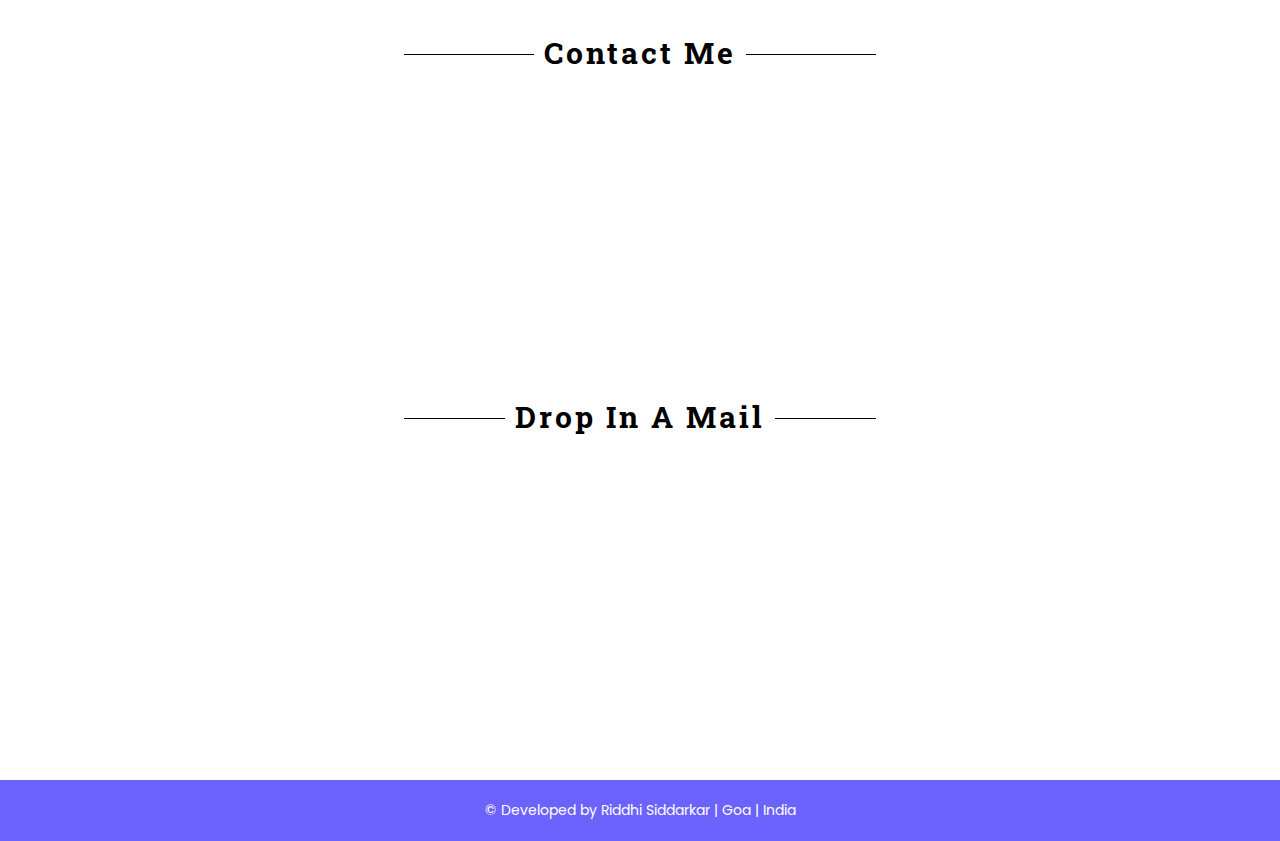
==== commit 99716ee0: "Update index.html" ====
--- a/index.html
+++ b/index.html
@@ -308,6 +308,26 @@
                 <div data-aos="fade-down" class="eachtechnology">
                     <svg id="b52d7e2d-d80f-4111-b6ed-d15502ee1edd" data-name="Layer 1" xmlns="http://www.w3.org/2000/svg" width="150.44" height="200.44" viewBox="0 0 711.1879 669.68268"><title>feeling_proud</title><polygon points="516.326 380.018 516.326 565.013 547.27 615.443 549.625 619.279 671.722 619.279 674.189 380.018 516.326 380.018" fill="#e6e6e6"/><polygon points="516.326 380.018 516.326 565.013 547.27 615.443 549.169 380.018 516.326 380.018" opacity="0.1"/><polygon points="221.566 375.084 221.566 560.08 190.622 610.51 188.267 614.345 66.17 614.345 63.703 375.084 221.566 375.084" fill="#e6e6e6"/><polygon points="221.566 375.084 221.566 560.08 190.622 610.51 188.723 375.084 221.566 375.084" opacity="0.1"/><polygon points="711.188 371.385 711.188 382.484 47.67 382.484 47.67 366.451 109.335 334.385 656.923 334.385 711.188 371.385" fill="#e6e6e6"/><polygon points="711.188 371.385 711.188 382.484 47.67 382.484 47.67 366.451 711.188 371.385" opacity="0.1"/><polygon points="142.635 426.883 113.035 426.883 100.702 418.25 156.201 418.25 142.635 426.883" fill="#3f3d56"/><polygon points="142.635 462.649 113.035 462.649 100.702 454.016 156.201 454.016 142.635 462.649" fill="#3f3d56"/><polygon points="142.635 513.215 113.035 513.215 100.702 504.581 156.201 504.581 142.635 513.215" fill="#3f3d56"/><polygon points="142.635 563.78 113.035 563.78 100.702 555.147 156.201 555.147 142.635 563.78" fill="#3f3d56"/><polygon points="595.257 431.816 624.857 431.816 637.19 423.183 581.691 423.183 595.257 431.816" fill="#3f3d56"/><polygon points="595.257 467.582 624.857 467.582 637.19 458.949 581.691 458.949 595.257 467.582" fill="#3f3d56"/><polygon points="595.257 518.148 624.857 518.148 637.19 509.515 581.691 509.515 595.257 518.148" fill="#3f3d56"/><polygon points="595.257 568.713 624.857 568.713 637.19 560.08 581.691 560.08 595.257 568.713" fill="#3f3d56"/><path d="M859.81989,235.61493H610.63446a9.4227,9.4227,0,0,0-9.42389,9.42389V412.89655a9.4227,9.4227,0,0,0,9.42389,9.42388h94.5929l-3.54389,22.62623s-20.25281,10.75927-6.01251,11.07574,81.32764,0,81.32764,0,12.97448,0-7.59479-11.39221l-3.33362-22.30976h93.7497a9.42266,9.42266,0,0,0,9.42388-9.42388V245.03882A9.42266,9.42266,0,0,0,859.81989,235.61493Z" transform="translate(-244.40605 -115.15866)" fill="#3f3d56"/><rect x="365.82336" y="130.42445" width="249.99557" height="139.87094" fill="#f2f2f2"/><circle cx="490.82114" cy="125.99415" r="1.58225" fill="#f2f2f2"/><circle cx="490.82114" cy="294.34559" r="6.01255" fill="#f2f2f2"/><polygon points="481.452 357.952 481.452 361.117 311.202 361.117 311.202 358.585 311.436 357.952 315.632 346.56 477.971 346.56 481.452 357.952" fill="#3f3d56"/><path d="M791.37558,470.01266c-.31011,1.3259-1.481,2.72467-4.1265,4.04741-9.4935,4.74675-28.797-1.2658-28.797-1.2658s-14.87315-2.53161-14.87315-9.17706a11.86592,11.86592,0,0,1,1.30377-.77528c3.99133-2.11163,17.2253-7.32222,40.69051.22062a9.78618,9.78618,0,0,1,4.46035,2.923A4.667,4.667,0,0,1,791.37558,470.01266Z" transform="translate(-244.40605 -115.15866)" fill="#3f3d56"/><path d="M791.37558,470.01266c-11.62,4.45247-21.97744,4.78472-32.607-2.59805a23.34328,23.34328,0,0,0-13.88583-4.57268c3.99133-2.11163,17.2253-7.32222,40.69051.22062a9.78618,9.78618,0,0,1,4.46035,2.923A4.667,4.667,0,0,1,791.37558,470.01266Z" transform="translate(-244.40605 -115.15866)" opacity="0.1"/><ellipse cx="532.40017" cy="350.99016" rx="4.11385" ry="1.2658" fill="#f2f2f2"/><polygon points="481.452 357.952 481.452 361.117 311.202 361.117 311.202 358.585 311.436 357.952 481.452 357.952" opacity="0.1"/><path d="M339.06751,115.15881a8.55394,8.55394,0,0,0-4.96126,1.1083c-1.476,1.0108-2.40629,2.78162-3.35588,4.42947a52.98576,52.98576,0,0,1-14.43428,16.30464c-4.28894,3.142-9.74169,7.05966-9.00789,12.85269a17.37163,17.37163,0,0,0,2.09058,5.4255c3.9566,7.987,14.75357,14.15926,13.69156,23.27309,3.931-6.58092-1.327-9.835,2.604-16.41586,1.87205-3.134,5.12412-6.67168,7.95054-4.70353.94637.659,1.56777,1.84095,2.55314,2.41917,2.35122,1.37972,4.85259-1.258,6.93387-3.12633,7.17685-6.44263,17.383-4.7548,26.31387-2.74743,4.21624.94767,8.8473,2.191,11.33971,6.2207,3.277,5.29821-3.11344,11.02034-4.72807,17.01049a3.264,3.264,0,0,0,3.50293,4.06214c2.67975-.26434,5.8542-.481,6.01278-1.65694,3.37154.12,7.50269-.26181,8.94728-3.7725a14.76216,14.76216,0,0,0,.69252-4.29319c.5302-5.89718,3.0331-11.27719,4.69119-16.88993s2.37906-12.1905-.41909-17.1668a19.86362,19.86362,0,0,0-3.666-4.45557C379.94,117.67017,359.06259,115.136,339.06751,115.15881Z" transform="translate(-244.40605 -115.15866)" fill="#2f2e41"/><path d="M326.54375,190.06386s3.4534,28.7784-9.20909,31.08068,11.51136,41.4409,11.51136,41.4409l57.55681,6.90682-13.81364-46.04545s-9.20909-3.45341-3.4534-26.47613S326.54375,190.06386,326.54375,190.06386Z" transform="translate(-244.40605 -115.15866)" fill="#ffb8b8"/><polygon points="47.028 569.318 51.633 632.631 75.806 632.631 68.9 569.318 47.028 569.318" fill="#ffb8b8"/><polygon points="224.303 449.6 227.756 502.552 254.233 491.041 243.872 447.298 224.303 449.6" fill="#ffb8b8"/><path d="M274.16705,442.73826s1.15113,66.7659,8.058,88.63749,5.75568,23.02272,4.60455,26.47613-2.30228,1.15114-2.30228,6.90682-2.30227,96.69544,0,104.7534-6.90681,21.87159,0,23.02272,39.13863,0,40.28977-6.90682-9.20909-9.20909-4.60454-13.81363,11.51136-98.99772,11.51136-98.99772l16.11591-65.61476,29.92954-34.53409H441.0818l19.56932,75.975s-8.058,21.87159-2.30228,21.87159,40.28977,6.90682,40.28977-18.41818S487.12725,451.94735,484.825,449.64508s1.15113-10.36023-2.30228-13.81364-43.74317-27.62727-58.70794-32.23181S387.857,393.51476,387.857,393.51476Z" transform="translate(-244.40605 -115.15866)" fill="#2f2e41"/><path d="M498.63861,596.99051s-17.267-5.75568-25.325,11.51137-4.60454,21.87159-4.60454,21.87159,26.47613,9.20909,31.08068,4.60454c2.00333-2.00334,8.36471-2.69926,14.91273-2.84621,9.97289-.22381,12.62625-14.33323,3.20748-17.61885q-.42145-.147-.85317-.25539C507.8477,611.95529,498.63861,596.99051,498.63861,596.99051Z" transform="translate(-244.40605 -115.15866)" fill="#2f2e41"/><circle cx="108.03826" cy="59.36486" r="34.53409" fill="#ffb8b8"/><path d="M307.55,235.53374s56.40567,11.51136,70.21931-6.90682,19.56931,51.80113,19.56931,51.80113l6.90682,73.67272-10.36023,40.28977s-54.1034,43.74318-71.37044,47.19658-43.74318,5.75569-43.74318,5.75569,8.058-127.77613,8.058-130.0784S307.55,235.53374,307.55,235.53374Z" transform="translate(-244.40605 -115.15866)" fill="#6c63ff"/><path d="M324.70433,213.94456s-12.54979-7.18923-16.0032-.28241S273.01591,237.836,269.5625,237.836s6.90682,95.54431,2.30227,107.05567S245.38864,440.436,258.05114,447.34281s3.45341-6.90682,16.11591,10.36022,74.82385,17.267,78.27726,10.36023-27.62727-58.708-21.87159-107.05567,14.96477-115.11362,6.90682-124.32271S324.70433,213.94456,324.70433,213.94456Z" transform="translate(-244.40605 -115.15866)" fill="#2f2e41"/><path d="M366.258,221.7201l1.60341-5.518s47.89544,15.87824,50.19772,26.23847,1.15113,82.88181-6.90682,88.63749-19.56932,14.96477-11.51136,28.7784,17.267,28.77841,24.17386,29.92954,19.56931,9.20909,16.1159,17.267-44.89431-6.90682-44.89431-6.90682-27.62727-20.72045-26.47613-52.95227S366.258,221.7201,366.258,221.7201Z" transform="translate(-244.40605 -115.15866)" fill="#2f2e41"/><path d="M406.54771,357.55418l-27.62727,51.80113s-40.28976,41.4409-17.267,46.04545,35.68522-37.9875,35.68522-37.9875l29.92955-42.592Z" transform="translate(-244.40605 -115.15866)" fill="#ffb8b8"/><path d="M340.74981,124.19457a7.83806,7.83806,0,0,0-4.03868.78334,9.41322,9.41322,0,0,0-2.73182,3.13072,39.77267,39.77267,0,0,1-11.7501,11.524c-3.49138,2.22077-7.93014,4.98972-7.3328,9.0842a11.35949,11.35949,0,0,0,1.70182,3.8347,30.16344,30.16344,0,0,1,3.66519,18.80068l9.60011-13.954c1.52393-2.21507,4.17125-4.7155,6.47207-3.32442.77039.46577,1.27623,1.30117,2.07836,1.70985,1.914.97518,3.95021-.88912,5.64447-2.20967,5.84225-4.55361,14.15049-3.36066,21.42059-1.94187,3.43219.66981,7.20207,1.54859,9.231,4.39676,3.37169,4.73311-.149,11.5721,1.81882,17.04a5.02339,5.02339,0,0,0,2.07852-3.31717c2.74457.08484,6.1075-.185,7.28345-2.66638a9.18757,9.18757,0,0,0,.56374-3.03439c.43161-4.16809,2.46907-7.97065,3.81883-11.93769s1.93666-8.61616-.34116-12.13338a14.68107,14.68107,0,0,0-2.98426-3.14917C374.02174,125.96958,357.02664,124.17845,340.74981,124.19457Z" transform="translate(-244.40605 -115.15866)" fill="#2f2e41"/><path d="M406.54771,237.836l10.72528,2.84686s24.95995,63.919,19.20427,107.66222-9.20909,34.53409-9.20909,34.53409-9.20909-20.72046-29.92955-16.11591Z" transform="translate(-244.40605 -115.15866)" fill="#2f2e41"/><path d="M293.02894,739.422c-2.77592,3.77228-2.21935,9.16459-4.67828,13.15075-2.13144,3.45526-6.14837,5.26695-8.81439,8.32869a22.32616,22.32616,0,0,0-2.26617,3.25987c-2.47311,4.14255-4.4833,9.45174-2.04761,13.61641,1.95936,3.35022,6.07786,4.65961,9.855,5.552,4.77407,1.128,9.73436,2.03071,14.56354,1.16876s9.54882-3.819,11.27067-8.41239a32.50011,32.50011,0,0,1,1.2051-3.4007c2.61747-5.15294,10.82749-5.20864,13.50628-10.33,1.87466-3.584.15138-7.91623-1.57118-11.57578l-5.26109-11.1771c-1.74592-3.70919-8.82362-1.57608-12.51339-2.46492C301.46518,735.97844,296.49084,734.70126,293.02894,739.422Z" transform="translate(-244.40605 -115.15866)" fill="#2f2e41"/><path d="M254.59773,380.5769l48.34772,74.82386s29.92954,37.98749,39.13863,20.72045-32.23181-46.04545-32.23181-46.04545L278.77159,372.519Z" transform="translate(-244.40605 -115.15866)" fill="#ffb8b8"/><path d="M278.77159,240.13828,269.5625,237.836s-18.41818,5.75568-23.02272,29.92954-1.15114,120.86931,4.60454,122.02044,28.42725-16.83663,32.05624-13.02286-7.88238-15.75554-4.429-26.11577S278.77159,240.13828,278.77159,240.13828Z" transform="translate(-244.40605 -115.15866)" fill="#2f2e41"/><g id="f3c2397c-d780-4cc6-97d8-1503d8277a2c" data-name="Group 13"><rect id="ad41612f-86f7-46b2-a964-3a5da7bcf3cf" data-name="Rectangle 55" x="437.40692" y="176.36275" width="29.75235" height="7.1626" fill="#6c63ff"/><rect id="b9a0b375-cc2a-4c59-8850-661af54e4f62" data-name="Rectangle 56" x="559.72215" y="176.36275" width="10.46842" height="7.1626" fill="#6c63ff"/><rect id="e174c2ab-9bc5-41ec-b37c-b06fbf8a9878" data-name="Rectangle 57" x="580.65899" y="176.36275" width="10.46842" height="7.1626" fill="#6c63ff"/><rect id="ba2479ac-4c7d-43b4-a028-73b1e20e4002" data-name="Rectangle 58" x="477.62768" y="176.36275" width="71.07506" height="7.1626" fill="#6c63ff"/><rect id="ac60ef86-00f2-480b-8171-28b6fdfc1958" data-name="Rectangle 59" x="399.94099" y="222.6442" width="29.75235" height="7.1626" fill="#6c63ff"/><rect id="b3d8298d-cd65-487a-8b19-4cee946356e7" data-name="Rectangle 60" x="522.25621" y="222.6442" width="10.46842" height="7.1626" fill="#6c63ff"/><rect id="ed27f15f-f0c4-4569-8330-a6688f8e356c" data-name="Rectangle 61" x="543.19305" y="222.6442" width="10.46842" height="7.1626" fill="#6c63ff"/><rect id="f685c005-adaf-4d60-acda-005b037d82a6" data-name="Rectangle 62" x="440.16176" y="222.6442" width="71.07506" height="7.1626" fill="#6c63ff"/><rect id="eca7c7fc-83f8-48ca-a588-6606db47af3f" data-name="Rectangle 63" x="522.80718" y="192.34088" width="29.75235" height="7.1626" fill="#6c63ff"/><rect id="a71b5b2f-f8b9-481d-a301-5e3357e5fe42" data-name="Rectangle 64" x="563.02795" y="192.34088" width="29.75235" height="7.1626" fill="#6c63ff"/><rect id="abb3a25a-f854-41fc-8391-e6ad9fbe2417" data-name="Rectangle 66" x="399.94099" y="192.34088" width="10.46842" height="7.1626" fill="#6c63ff"/><rect id="add2b425-b775-4eb5-9c25-8c4c14f957c9" data-name="Rectangle 67" x="420.87784" y="192.34088" width="10.46842" height="7.1626" fill="#6c63ff"/><rect id="b7159612-3b84-4b0b-a885-612eaab04c06" data-name="Rectangle 68" x="441.81466" y="192.34088" width="71.07506" height="7.1626" fill="#6c63ff"/><rect id="edfc7301-4de5-47dc-80e2-1ae2da982d6d" data-name="Rectangle 69" x="461.09859" y="207.76802" width="29.75235" height="7.1626" fill="#6c63ff"/><rect id="e1009f91-6275-4375-80fa-0d778e331fdc" data-name="Rectangle 70" x="420.87783" y="207.76802" width="29.75235" height="7.1626" fill="#6c63ff"/><rect id="a060fb9f-1f1a-4862-9a69-16dd49199e18" data-name="Rectangle 71" x="399.941" y="207.76802" width="10.46842" height="7.1626" fill="#6c63ff"/><rect id="b6754d5f-104f-449c-b9a9-cf9ac82bf5fe" data-name="Rectangle 73" x="582.31189" y="207.76802" width="10.46842" height="7.1626" fill="#6c63ff"/><rect id="e6ed1ccd-2cfd-450f-a339-07df3a1ee6bb" data-name="Rectangle 74" x="500.76841" y="207.76802" width="71.07506" height="7.1626" fill="#6c63ff"/></g></svg>
                     <h5 class="technologyheading">C/CPP</h5>
+                    <p class="technologydesc">Lorem ipsum dolor sit amet consectetur adipisicing elit. Magnam, accusantium!</p>
+                </div>
+            </div>
+        </section>
+        <section>
+            <h2 class="optionheader"><span>Other Interests</span></h2>
+            <div class="technologiesinabit">
+                <div data-aos="fade-down" class="eachtechnology">
+                    <svg id="fa973782-3a18-4630-a762-87130b613ac3" data-name="Layer 1" xmlns="http://www.w3.org/2000/svg" width="200.44" height="200.44" viewBox="0 0 1120 829.80067"><title>all the data</title><ellipse cx="975.57906" cy="811.05902" rx="144.42094" ry="18.74165" fill="#3f3d56"/><rect y="27.5" width="436" height="272" fill="#f2f2f2"/><rect x="27.5" y="1" width="436" height="272" fill="none" stroke="#3f3d56" stroke-miterlimit="10" stroke-width="2"/><path d="M352.468,237.56768A94,94,0,0,0,286,77.09967v94Z" transform="translate(-40 -34.59967)" fill="#3f3d56"/><path d="M286,77.09967a94.01123,94.01123,0,0,0-44.968,176.56414L286,171.09967Z" transform="translate(-40 -34.59967)" fill="#6c63ff"/><path d="M352.468,237.56768,286,171.09967l-44.968,82.56414a94.04908,94.04908,0,0,0,111.436-16.09613Z" transform="translate(-40 -34.59967)" fill="#575a89"/><rect x="44" y="216.5" width="18" height="18" fill="#6c63ff"/><rect x="70" y="216.5" width="18" height="18" fill="#3f3d56"/><rect x="96" y="216.5" width="18" height="18" fill="#575a89"/><rect x="355" y="220.5" width="74" height="3" fill="#3f3d56"/><rect x="355" y="229.5" width="74" height="3" fill="#3f3d56"/><rect x="355" y="238.5" width="74" height="3" fill="#3f3d56"/><rect x="137" y="406.5" width="248" height="272" fill="#f2f2f2"/><rect x="162" y="380.5" width="248" height="272" fill="none" stroke="#3f3d56" stroke-miterlimit="10" stroke-width="2"/><rect x="175" y="621.81429" width="13.37143" height="13.37143" fill="#6c63ff"/><rect x="194.31429" y="621.81429" width="13.37143" height="13.37143" fill="#3f3d56"/><rect x="213.62857" y="621.81429" width="13.37143" height="13.37143" fill="#575a89"/><rect x="325" y="627.62162" width="52" height="2.10811" fill="#3f3d56"/><rect x="325" y="633.94595" width="52" height="2.10811" fill="#3f3d56"/><rect x="325" y="640.27027" width="52" height="2.10811" fill="#3f3d56"/><path d="M326,463.09967v22a66,66,0,0,1,46.66907,112.66906l15.55633,15.55634A88,88,0,0,0,326,463.09967Z" transform="translate(-40 -34.59967)" fill="#3f3d56"/><path d="M388.2254,613.32507l-15.55633-15.55634a65.98344,65.98344,0,0,1-86.6,5.87165L272.7533,621.16113a87.99775,87.99775,0,0,0,115.4721-7.83606Z" transform="translate(-40 -34.59967)" fill="#575a89"/><path d="M260,551.09967a66,66,0,0,1,66-66v-22a87.99914,87.99914,0,0,0-53.2467,158.06146l13.31579-17.52075A65.885,65.885,0,0,1,260,551.09967Z" transform="translate(-40 -34.59967)" fill="#6c63ff"/><path d="M971.62443,175.593s-4.08028,30.31061,6.41186,33.808,7.57765,30.31062,7.57765,30.31062l-31.47641,23.89875-27.979,2.33159-6.99476-36.13958L923.244,220.476s15.73821-18.65268,4.66318-37.88826S971.62443,175.593,971.62443,175.593Z" transform="translate(-40 -34.59967)" fill="#ffb9b9"/><path d="M971.62443,175.593s-4.08028,30.31061,6.41186,33.808,7.57765,30.31062,7.57765,30.31062l-31.47641,23.89875-27.979,2.33159-6.99476-36.13958L923.244,220.476s15.73821-18.65268,4.66318-37.88826S971.62443,175.593,971.62443,175.593Z" transform="translate(-40 -34.59967)" opacity="0.1"/><path d="M942.47961,411.666,905.75713,497.9347s-28.56192-16.3211-45.46592-14.57241-37.88827-18.65268-37.88827-18.65268l20.98427-101.424,39.05406-107.83584,54.20937,34.39089Z" transform="translate(-40 -34.59967)" fill="#575a89"/><path d="M942.47961,411.666,905.75713,497.9347s-28.56192-16.3211-45.46592-14.57241-37.88827-18.65268-37.88827-18.65268l20.98427-101.424,39.05406-107.83584,54.20937,34.39089Z" transform="translate(-40 -34.59967)" opacity="0.1"/><polygon points="960.186 743.708 960.186 771.687 933.956 771.687 938.036 739.045 960.186 743.708" fill="#575a89"/><polygon points="1028.385 695.328 1047.621 706.986 1033.631 739.045 1019.059 737.296 1005.069 717.478 1028.385 695.328" fill="#575a89"/><path d="M1005.43242,403.50548l34.39089,81.02261s-12.24083,89.766-11.65793,97.3437,1.16579,10.49214-1.74869,16.904-4.08027,10.49213-2.33158,18.06979,2.33158,10.49213,1.16579,13.40661-9.32634,122.99115-13.40662,131.1517,2.33159,21.56717-1.74869,22.733-34.39089-1.74869-36.13958-8.74344,5.829-23.89876,1.74869-29.14483.5829-194.10451-5.24607-206.92823-69.94757-24.48165-69.94757-24.48165-5.829-37.30537-2.33158-43.13433S906.34,429.15293,906.34,429.15293Z" transform="translate(-40 -34.59967)" fill="#2f2e41"/><path d="M971.62443,801.62374s16.3211-19.23558,30.31061,0c0,0,1.16579,22.733,11.075,27.39614s5.24607,23.31585-8.74344,23.89875-32.05931,2.91448-32.6422-4.66317,2.33158-12.24083-2.91448-14.57241,0-15.7382,0-15.7382Z" transform="translate(-40 -34.59967)" fill="#2f2e41"/><path d="M973.37312,522.99925s-.5829,41.96854-4.66317,47.79751-6.41187,9.32634-4.08028,15.7382,5.829,18.06979,4.08028,20.40138,1.74868,14.57241,1.74868,14.57241,44.883,21.56717,65.8673,66.45019c0,0,21.56717,35.55668,27.979,36.13958s13.98951-4.08028,10.49214,9.32634-16.904,30.89351-26.81324,29.14482S1030.497,743.917,1030.497,743.917s-77.52523-78.691-85.68578-81.02261-31.47641-20.98427-35.55668-32.6422-12.82372-109.00163-8.74345-115.41349,19.23559-15.15531,19.23559-15.15531Z" transform="translate(-40 -34.59967)" fill="#2f2e41"/><path d="M1074.2142,727.5959s36.13958,1.16579,36.72247,9.90924-15.1553,60.62123-12.82372,72.86205-18.06979,40.21986-31.4764,34.39089-2.91449-36.13958-2.91449-36.13958-13.40661-41.38564-11.075-41.96854,25.64744-7.57765,24.48165-14.57241S1074.2142,727.5959,1074.2142,727.5959Z" transform="translate(-40 -34.59967)" fill="#2f2e41"/><circle cx="904.51974" cy="136.03869" r="36.13958" fill="#ffb9b9"/><path d="M980.95077,226.305s-19.81848,20.98427-34.39089,17.48689-22.15006-28.56192-22.15006-28.56192l-26.23034-4.66318s-18.65269,82.7713-18.65269,90.93185,18.65269,96.17791,18.65269,111.91611-15.15531,25.06455,8.16055,24.48165,12.24082-8.16055,46.04882-8.74344,39.05406,6.99475,46.04881-5.24607a97.52308,97.52308,0,0,1,17.4869-21.56717l-12.24083-43.13434L1001.935,237.38s-14.94433-29.14482-21.75313-26.81324C980.18191,210.56676,983.86525,223.39049,980.95077,226.305Z" transform="translate(-40 -34.59967)" fill="#6c63ff"/><path d="M973.7711,205.41135s31.07842,3.40672,39.82187,9.81859,33.2251,11.075,32.6422,15.7382-28.56192,71.11336-28.56192,71.11336-12.82373,52.46068-1.74869,64.70151,52.46067,145.72411,45.46592,156.79914-29.14482-33.808-29.14482-33.808-29.72772-96.17791-46.04882-112.499S968.71,272.93668,968.71,268.85641,973.7711,205.41135,973.7711,205.41135Z" transform="translate(-40 -34.59967)" fill="#575a89"/><path d="M928.31275,212.17213S890.01893,197.743,876.61231,203.572s-21.56717,6.99475-21.56717,6.99475L850.382,267.69061s-1.74869,82.1884-16.904,102.00688-25.06454,102.58977-22.733,110.75032-4.08027,22.15007,5.829,18.65269,37.30537-83.93709,37.30537-83.93709,0-46.04882,16.3211-58.87254,43.13433-65.86729,44.30013-78.691,12.24082-48.3804,12.24082-48.3804Z" transform="translate(-40 -34.59967)" fill="#575a89"/><path d="M1059.64179,395.92783S1042.1549,428.57,1039.82331,434.399s-18.65269,45.46593-41.96854,36.72248,22.733-51.29489,22.733-51.29489l10.49213-35.55668S1058.476,378.44094,1059.64179,395.92783Z" transform="translate(-40 -34.59967)" fill="#ffb9b9"/><path d="M860.87411,210.56676h-5.829s-5.829-4.66317-12.82372-1.74869-23.31586-1.16579-23.31586.5829-18.06979-5.24607-25.64744-1.74869-34.97379,4.66317-34.97379,4.66317-11.075,27.979-3.49737,33.2251,18.65268,1.16579,23.89875,5.24607,15.15531-.5829,18.65268,4.66317,16.3211,14.57241,19.23559,8.74345-2.91449-11.075,9.32634-4.66318,31.47641,6.41187,31.47641,6.41187Z" transform="translate(-40 -34.59967)" fill="#575a89"/><path d="M947.77766,143.93681c-4.89044-1.13-9.96711.1222-14.92033.93394s-10.41184,1.07935-14.60177-1.6843c-3.0943-2.041-4.99673-5.41753-6.78315-8.66544a9.97336,9.97336,0,0,1-1.45909-3.82348c-.21032-2.40206,1.31768-4.59363,2.94029-6.37723,7.537-8.28481,18.55107-12.81929,29.65825-14.25967,9.13047-1.184,18.64965-.3911,27.08125,3.307s15.67956,10.47034,18.99451,19.05978a54.12707,54.12707,0,0,1,2.83686,13.61089,40.65711,40.65711,0,0,1,.19122,10.30794,44.18819,44.18819,0,0,1-1.99761,7.46792L984.22692,180.395a10.92419,10.92419,0,0,1-2.15919,4.27407,3.73555,3.73555,0,0,1-4.37439.95837,13.61344,13.61344,0,0,0,.19684-5.50046,4.64127,4.64127,0,0,0-3.66213-3.69318c-2.024-.21479-3.753,1.35417-5.673,2.02989a6.979,6.979,0,0,1-8.811-5.24475c-.30309-1.89562.20582-3.92494-.51269-5.7051-.84183-2.08568-3.07419-3.17852-4.7513-4.67723a10.93629,10.93629,0,0,1-3.00075-11.3656c.449-1.37991,1.717-2.00722,1.46331-3.59244C952.60981,145.79888,949.54364,144.34487,947.77766,143.93681Z" transform="translate(-40 -34.59967)" fill="#2f2e41"/><rect x="507" y="236.5" width="248" height="272" fill="#f2f2f2"/><rect x="532" y="210.5" width="248" height="272" fill="none" stroke="#3f3d56" stroke-miterlimit="10" stroke-width="2"/><polyline points="556 227.5 556 435.5 757 435.5" fill="none" stroke="#3f3d56" stroke-miterlimit="10" stroke-width="2"/><rect x="567" y="362.5" width="45" height="72" fill="#575a89"/><rect x="632" y="313.5" width="45" height="121" fill="#3f3d56"/><rect x="697" y="256.5" width="45" height="178" fill="#6c63ff"/><rect x="553" y="451.81429" width="13.37143" height="13.37143" fill="#6c63ff"/><rect x="572.31429" y="451.81429" width="13.37143" height="13.37143" fill="#3f3d56"/><rect x="591.62857" y="451.81429" width="13.37143" height="13.37143" fill="#575a89"/><rect x="703" y="457.62162" width="52" height="2.10811" fill="#3f3d56"/><rect x="703" y="463.94595" width="52" height="2.10811" fill="#3f3d56"/><rect x="703" y="470.27027" width="52" height="2.10811" fill="#3f3d56"/><path d="M764.3076,212.28192c10.62848.46211,18.52575,10.10069,17.376,20.67691-1.04159,9.58175-4.884,21.50465-16.98745,26.08434-21.56716,8.16055-20.40137-37.88827-16.3211-39.637C751.09528,218.24042,755.36985,211.89333,764.3076,212.28192Z" transform="translate(-40 -34.59967)" fill="#ffb9b9"/><path d="M1039.82331,227.854l6.41186,3.11414s13.98951,28.56192,14.57241,32.6422,9.90924,19.23558,6.41186,23.31586-8.74344,14.57241-5.24607,18.65268,11.65793,20.40138,11.65793,26.23034-8.74344,21.56717-2.91448,23.31586,4.08028,24.48165,2.91448,26.23034-16.3211,30.31061-16.3211,30.31061-2.91448-32.6422-31.4764-19.23558c0,0-2.33159-16.3211,0-17.48689s8.16055-8.16055,3.49737-9.32635-11.075-15.1553-9.90924-16.904,4.08028-4.08028,1.1658-5.829-5.24607-11.65792-4.66317-13.40661-6.41186-9.90924-6.41186-9.90924Z" transform="translate(-40 -34.59967)" fill="#575a89"/></svg>
+                    <h5 class="technologyheading">Marketing</h5>
+                    <p class="technologydesc">Lorem ipsum dolor sit amet consectetur adipisicing elit. Magnam, accusantium!</p>
+                </div>
+                <div data-aos="fade-down" class="eachtechnology">
+   <svg id="f4622750-6c47-4033-a91b-dc69f69d9c4e" data-name="Layer 1" xmlns="http://www.w3.org/2000/svg" width="200.44" height="200.44" viewBox="0 0 853 603.81"><title>add notes</title><path d="M899.22,155.09H743.52a543.76,543.76,0,0,0,0,192.93c45.59-8,98.57-6.6,155.7,0C887.63,282.3,887.1,217.92,899.22,155.09Z" transform="translate(-173.5 -148.09)" opacity="0.1"/><path d="M217.1,742c3-5.51-.4-12.26-4.29-17.18s-8.61-10-8.51-16.29c.15-9,9.7-14.31,17.33-19.08a84,84,0,0,0,15.56-12.51,23,23,0,0,0,4.78-6.4c1.58-3.52,1.54-7.52,1.44-11.38q-.51-19.26-1.91-38.48" transform="translate(-173.5 -148.09)" fill="none" stroke="#3f3d56" stroke-miterlimit="10" stroke-width="4"/><path d="M256,619.93a14,14,0,0,0-7-11.5l-3.14,6.21.1-7.52a14,14,0,1,0,10,12.81Z" transform="translate(-173.5 -148.09)" fill="#57b894"/><path d="M231,714.92a14,14,0,1,1,.68-11.3l-8.77,7.13,9.65-2.23A14,14,0,0,1,231,714.92Z" transform="translate(-173.5 -148.09)" fill="#57b894"/><path d="M224.05,687.67a14,14,0,0,1-4.45-27.54l-.08,5.79,3.18-6.29h0A14,14,0,0,1,237.41,673a13.84,13.84,0,0,1-.6,4.79A14,14,0,0,1,224.05,687.67Z" transform="translate(-173.5 -148.09)" fill="#57b894"/><path d="M258.12,665a14,14,0,1,1,6.21-26.27l-2.48,6.8,5.1-4.9a14,14,0,0,1,4.53,9.69,13.69,13.69,0,0,1-.35,3.86A14.05,14.05,0,0,1,258.12,665Z" transform="translate(-173.5 -148.09)" fill="#57b894"/><path d="M254.12,623.66c-3.24.36-6.39,1.37-9.64,1.57s-6.82-.58-8.88-3.1c-1.1-1.37-1.66-3.09-2.59-4.57a10,10,0,0,0-3.54-3.33,14,14,0,1,0,26.24,9.32C255.18,623.57,254.65,623.61,254.12,623.66Z" transform="translate(-173.5 -148.09)" opacity="0.1"/><path d="M258.12,665a14,14,0,0,1-13.35-20,10.4,10.4,0,0,1,2.82,2.83c1,1.51,1.61,3.25,2.78,4.64,2.19,2.57,5.92,3.41,9.31,3.25s6.66-1.11,10-1.42c.47,0,.94-.07,1.42-.09A14.05,14.05,0,0,1,258.12,665Z" transform="translate(-173.5 -148.09)" opacity="0.1"/><path d="M224.05,687.67a14,14,0,0,1-13.46-19.76,11.48,11.48,0,0,1,3,2.85c1.09,1.54,1.77,3.31,3,4.73,2.37,2.64,6.35,3.57,9.93,3.48s6.83-.93,10.28-1.19A14,14,0,0,1,224.05,687.67Z" transform="translate(-173.5 -148.09)" opacity="0.1"/><path d="M231,714.92a14,14,0,0,1-25.59-11.45,13.8,13.8,0,0,1,3.08,2.74c1.34,1.63,2.22,3.47,3.76,5,2.87,2.82,7.5,4,11.63,4.09A62.17,62.17,0,0,0,231,714.92Z" transform="translate(-173.5 -148.09)" opacity="0.1"/><path d="M195.93,739.61s11.08-4.34,14.42-6.72,17-5.22,17.86-1.4,16.65,19,4.15,19.06-29.06,2.05-32.4,0S195.93,739.61,195.93,739.61Z" transform="translate(-173.5 -148.09)" fill="#656380"/><path d="M232.58,749.22c-12.51.1-29.06,2-32.39,0-2.54-1.54-3.55-7.09-3.89-9.65l-.37,0s.7,8.93,4,11,19.89.08,32.4,0c3.61,0,4.85-1.31,4.78-3.22C236.64,748.48,235.27,749.2,232.58,749.22Z" transform="translate(-173.5 -148.09)" opacity="0.2"/><path d="M990.77,737.59c-4.74-8.78.64-19.54,6.82-27.37s13.73-16,13.57-26c-.23-14.35-15.45-22.81-27.62-30.42a134.77,134.77,0,0,1-24.79-19.93c-3-3-5.87-6.31-7.62-10.2-2.52-5.61-2.45-12-2.29-18.13q.79-30.71,3-61.34" transform="translate(-173.5 -148.09)" fill="none" stroke="#3f3d56" stroke-miterlimit="10" stroke-width="4"/><path d="M928.76,543.12a22.31,22.31,0,0,1,11.16-18.32l5,9.9-.15-12a22.37,22.37,0,1,1-16,20.41Z" transform="translate(-173.5 -148.09)" fill="#57b894"/><path d="M968.64,694.51a22.36,22.36,0,1,0-1.08-18l14,11.37-15.37-3.57A22.25,22.25,0,0,0,968.64,694.51Z" transform="translate(-173.5 -148.09)" fill="#57b894"/><path d="M979.69,651.08a22.37,22.37,0,0,0,7.09-43.88l.12,9.22-5.06-10h-.06a22.37,22.37,0,1,0-2.09,44.69Z" transform="translate(-173.5 -148.09)" fill="#57b894"/><path d="M925.39,615a22.37,22.37,0,1,0-9.89-41.86l4,10.83-8.13-7.8A22.37,22.37,0,0,0,925.39,615Z" transform="translate(-173.5 -148.09)" fill="#57b894"/><path d="M931.76,549.08c5.17.57,10.19,2.18,15.37,2.5s10.87-.92,14.14-5c1.77-2.17,2.65-4.91,4.14-7.28a16.06,16.06,0,0,1,5.63-5.3,22.37,22.37,0,1,1-41.81,14.85C930.08,548.93,930.92,549,931.76,549.08Z" transform="translate(-173.5 -148.09)" opacity="0.1"/><path d="M925.39,615A22.39,22.39,0,0,0,946.67,583a16.51,16.51,0,0,0-4.5,4.51c-1.59,2.4-2.56,5.18-4.43,7.39-3.48,4.09-9.44,5.43-14.84,5.19s-10.6-1.78-16-2.28c-.75-.06-1.5-.11-2.26-.13A22.37,22.37,0,0,0,925.39,615Z" transform="translate(-173.5 -148.09)" opacity="0.1"/><path d="M979.69,651.08a22.37,22.37,0,0,0,21.46-31.49,17.83,17.83,0,0,0-4.73,4.55c-1.74,2.45-2.82,5.27-4.86,7.54-3.77,4.2-10.11,5.68-15.83,5.54-5.54-.12-10.87-1.48-16.38-1.9A22.36,22.36,0,0,0,979.69,651.08Z" transform="translate(-173.5 -148.09)" opacity="0.1"/><path d="M968.64,694.51a22.37,22.37,0,0,0,40.78-18.25,22.27,22.27,0,0,0-4.91,4.38c-2.13,2.59-3.53,5.53-6,7.94-4.57,4.49-11.95,6.34-18.52,6.51A97.1,97.1,0,0,1,968.64,694.51Z" transform="translate(-173.5 -148.09)" opacity="0.1"/><path d="M1024.5,731.48s-17.65-4.54-23-8.33-27.16-8.31-28.48-2.24-26.53,30.22-6.6,30.38,46.31.9,51.62-2.34S1024.5,731.48,1024.5,731.48Z" transform="translate(-173.5 -148.09)" fill="#656380"/><path d="M966.1,749.18c19.93.16,46.31.89,51.62-2.34,4-2.47,5.65-11.3,6.19-15.38l.59,0s-1.12,14.24-6.43,17.47-31.69,2.5-51.62,2.34c-5.75,0-7.74-2.09-7.63-5.12C959.62,748,961.81,749.14,966.1,749.18Z" transform="translate(-173.5 -148.09)" opacity="0.2"/><path d="M416.89,159.94H261.19c12.13,62.83,11.59,127.21,0,192.93,57.13-6.6,110.12-8,155.7,0A543.76,543.76,0,0,0,416.89,159.94Z" transform="translate(-173.5 -148.09)" opacity="0.1"/><path d="M568.52,243.37c-15.2,1.08-29.46,11.7-30.5,25.47-.57,7.49,2.56,15.13,1.29,22.52-1.67,9.78-10.63,17-20,21.91s-19.73,8.61-27.52,15.37-12.35,18-6.85,26.81c2.11,3.38,5.44,6,8.14,9,7.34,8.23,9.82,19.74,6.36,29.51-3.15,8.85-10.83,16.65-10,26.05.8,9,9.59,16.3,19.11,19.15s19.7,2.18,29.55,1.47c11.37-.81,24.12-2.29,30.73-10.53,7.1-8.85,3.93-21.6,7.71-32.06,7.54-20.84,38.73-25.91,51.19-44.56,6-9,6.91-20.09,6.82-30.77C634.29,288.89,616.15,240,568.52,243.37Z" transform="translate(-173.5 -148.09)" fill="#3f3d56"/><path d="M566,316.31s5,16-12,25,14,31,14,31l24,9,27-12-5-41s-23,8-23-21Z" transform="translate(-173.5 -148.09)" fill="#a0616a"/><path d="M566,316.31s5,16-12,25,14,31,14,31l24,9,27-12-5-41s-23,8-23-21Z" transform="translate(-173.5 -148.09)" opacity="0.1"/><path d="M603,676.31s-5,34-2,38,17,2,17,2,3-34,4-38S603,676.31,603,676.31Z" transform="translate(-173.5 -148.09)" fill="#a0616a"/><path d="M618.51,710.63S604,708.31,604,712.31c0,0-6,3-6,0s-5.5,31.5-1.5,36.5,19.28-.48,23,2c3,2,25.5,1.5,26.5-3.5s1-9-8-14S618.51,710.63,618.51,710.63Z" transform="translate(-173.5 -148.09)" fill="#3f3d56"/><path d="M618.51,710.63S604,708.31,604,712.31c0,0-6,3-6,0s-5.5,31.5-1.5,36.5,19.28-.48,23,2c3,2,25.5,1.5,26.5-3.5s1-9-8-14S618.51,710.63,618.51,710.63Z" transform="translate(-173.5 -148.09)" opacity="0.1"/><path d="M568,673.31s7,30,4,44l21-6s-13-35-12-38S568,673.31,568,673.31Z" transform="translate(-173.5 -148.09)" fill="#a0616a"/><path d="M576,711.31s13-7,17,0,16,35,9,38-29,2-30-9-2-27-2-27S575,715.31,576,711.31Z" transform="translate(-173.5 -148.09)" fill="#3f3d56"/><path d="M540,455.31s-19,39,5,101c0,0,12,36,6,57s13,70,13,70l23-4s-9-66-6-73,1-82,1-82,27,51,23,92-5,64-5,64l26-1a402,402,0,0,1,8-41c5-19,8-109-5-136l-3-33Z" transform="translate(-173.5 -148.09)" fill="#3f3d56"/><circle cx="398.5" cy="153.21" r="24" fill="#a0616a"/><ellipse cx="571.5" cy="286.81" rx="28" ry="15" transform="translate(-205.3 -73.17) rotate(-7.3)" fill="#3f3d56"/><path d="M599.19,282.81c-1.32,7.31-12,14.12-25.78,15.88-15.06,1.93-28.14-2.93-29.6-10.88a8.14,8.14,0,0,0-.08,2.56c1,8.21,14.34,13.28,29.68,11.32s26.92-10.22,25.86-18.44C599.25,283.1,599.22,283,599.19,282.81Z" transform="translate(-173.5 -148.09)" opacity="0.1"/><path d="M538.76,345.25c-3.22-1.33-6.92.73-9.08,3.46s-3.4,6.1-5.53,8.85c-2.4,3.08-5.79,5.2-8.95,7.51a75.74,75.74,0,0,0-11.37,10.25c-1.82,2-3.59,4.18-6,5.52-3.83,2.15-8.67,1.77-12.71,0s-7.43-4.63-10.74-7.51Q459.62,360.46,445.26,347c-6.81-6.36-16.62-9.56-25.88-10.58-2.26-.25-4.81-.26-6.49,1.27a5.92,5.92,0,0,0-1.73,4.18c-.21,5.21,4.22,9.55,9,11.66s10.08,2.75,14.89,4.75a29.13,29.13,0,0,1,11.63,8.88c3.36,4.28,7.43,7.78,10.63,12.17,1.46,2,2.75,4.11,4.15,6.15A134.78,134.78,0,0,0,472.54,399c4.63,5.15,10.29,10.73,17.19,10.21,2.88-.21,5.54-1.5,8.13-2.77,8.09-4,16.25-8,23.34-13.55,4.15-3.25,7.9-7,12.25-10,4.16-2.85,8.91-5,12.28-8.77a18.26,18.26,0,0,0,4.06-16.2A18.93,18.93,0,0,0,538.76,345.25Z" transform="translate(-173.5 -148.09)" fill="#a0616a"/><path d="M630.24,335.25c3.22-1.33,6.92.73,9.08,3.46s3.4,6.1,5.53,8.85c2.4,3.08,5.79,5.2,8.95,7.51a75.74,75.74,0,0,1,11.37,10.25c1.82,2,3.59,4.18,6,5.52,3.83,2.15,8.67,1.77,12.71,0s7.43-4.63,10.74-7.51q14.8-12.92,29.16-26.33c6.81-6.36,16.62-9.56,25.88-10.58,2.26-.25,4.81-.26,6.49,1.27a5.92,5.92,0,0,1,1.73,4.18c.21,5.21-4.22,9.55-9,11.66s-10.08,2.75-14.89,4.75a29.13,29.13,0,0,0-11.63,8.88c-3.36,4.28-7.43,7.78-10.63,12.17-1.46,2-2.75,4.11-4.15,6.15A134.78,134.78,0,0,1,696.46,389c-4.63,5.15-10.29,10.73-17.19,10.21-2.88-.21-5.54-1.5-8.13-2.77-8.09-4-16.25-8-23.34-13.55-4.15-3.25-7.9-7-12.25-10-4.16-2.85-8.91-5-12.28-8.77a18.26,18.26,0,0,1-4.06-16.2A18.93,18.93,0,0,1,630.24,335.25Z" transform="translate(-173.5 -148.09)" fill="#a0616a"/><path d="M590,365.31a188.72,188.72,0,0,0-17-10c-8-4-17-17-17-17s-28,5-28,12,12,32,16,34,10,2,9,6,3,12,3,12,8,12,3,15-27,39-24,44,31,10,45,22,53-1,53-4-4-9-4-9-1-50,4-66,1-39-1-42c0,0,12-21,7-27s-29-9-31-8l-1.89,10.89a88.09,88.09,0,0,1-6.91,22c-1,2.17-1.87,4.11-2.2,5.09C596,368.31,590,365.31,590,365.31Z" transform="translate(-173.5 -148.09)" fill="#6c63ff"/><path d="M737.52,341c45.59-8,98.57-6.6,155.7,0-11.59-65.72-12.12-130.1,0-192.93H737.52A543.76,543.76,0,0,0,737.52,341Z" transform="translate(-173.5 -148.09)" fill="#f2f2f2"/><rect x="589.5" y="32.43" width="96" height="13" fill="#6c63ff"/><rect x="589.5" y="59.43" width="96" height="13" fill="#6c63ff"/><path d="M423.89,344.87c-45.58-8-98.57-6.6-155.7,0,11.59-65.72,12.13-130.1,0-192.93h155.7A543.76,543.76,0,0,1,423.89,344.87Z" transform="translate(-173.5 -148.09)" fill="#f2f2f2"/><rect x="128.5" y="39.43" width="96" height="13" fill="#6c63ff"/><rect x="98" y="601.71" width="657" height="2" fill="#3f3d56"/><rect x="773" y="601.71" width="80" height="2" fill="#3f3d56"/><rect y="601.71" width="80" height="2" fill="#3f3d56"/><path d="M397.65,473.93a14,14,0,0,0-7-11.5l-3.14,6.21.09-7.52a13.86,13.86,0,0,0-4.62-.56,14,14,0,1,0,14.68,13.37Z" transform="translate(-173.5 -148.09)" fill="#f2f2f2"/><path d="M395.76,477.66c-3.24.36-6.39,1.37-9.64,1.57s-6.82-.58-8.88-3.1c-1.1-1.37-1.66-3.09-2.59-4.57a10,10,0,0,0-3.54-3.33,14,14,0,1,0,26.24,9.32C396.82,477.57,396.29,477.61,395.76,477.66Z" transform="translate(-173.5 -148.09)" opacity="0.03"/><path d="M740.16,609.68A14,14,0,0,0,726.75,611l4.22,5.54-6.73-3.37a13.86,13.86,0,0,0-2.51,3.91,14,14,0,1,0,18.43-7.37Z" transform="translate(-173.5 -148.09)" fill="#f2f2f2"/><path d="M742.7,613c-1.1,3.07-1.56,6.34-2.8,9.36s-3.5,5.88-6.67,6.63c-1.71.4-3.5.15-5.24.34a10,10,0,0,0-4.54,1.73,13.87,13.87,0,0,0,5.65,4.41,14,14,0,0,0,14.18-24C743.07,612,742.88,612.51,742.7,613Z" transform="translate(-173.5 -148.09)" opacity="0.03"/><path d="M690.46,175.32a14,14,0,0,0-13.47-.11l3.63,5.95-6.35-4a14,14,0,1,0,16.19-1.79Z" transform="translate(-173.5 -148.09)" fill="#f2f2f2"/><path d="M692.64,178.9c-1.4,2.93-2.21,6.14-3.75,9s-4.08,5.49-7.31,5.91c-1.74.22-3.5-.21-5.25-.2a10,10,0,0,0-4.7,1.25,13.88,13.88,0,0,0,5.17,5,14,14,0,0,0,16.58-22.36C693.12,178,692.87,178.42,692.64,178.9Z" transform="translate(-173.5 -148.09)" opacity="0.03"/></svg>
+                    <h5 class="technologyheading">Blogs</h5>
+                    <p class="technologydesc">Lorem ipsum dolor sit amet consectetur adipisicing elit. Magnam, accusantium!</p>
+                </div>
+                <div data-aos="fade-down" class="eachtechnology">
+                    <svg id="a9556c1d-039e-450d-9846-bdcfe1beae94" data-name="Layer 1" xmlns="http://www.w3.org/2000/svg" width="200.44" height="200.44" viewBox="0 0 888 690.60514"><title>listening</title><path d="M1015.78968,774.15317l23.04878-33.40341-23.04592,37.02676.00179,3.78986q-2.48-.01084-4.91031-.14151l1.70746-48.69537-.02626-.37614.04231-.07211.16272-4.6014L988.40346,691.3775l24.37886,32.85715.07622.97392,1.28981-36.79126-20.97159-37.58574,21.11015,31.12152.69044-76.24578.00352-.25376.0043.24966.701,60.10687,19.814-24.17433-19.81224,29.3517.03116,32.92314,18.349-31.91125-18.341,36.75156.01758,18.30692,26.66072-44.43878-26.6579,50.82525Z" transform="translate(-156 -104.69743)" fill="#d0cde1"/><path d="M323.64635,764.40824l66.40642-95.04708L323.594,774.76l-.0581,10.82744q-7.08493-.07234-14.02612-.4862l5.69066-139.09144-.06875-1.07505.12209-.2053.54164-13.14322L246.78667,527.46585l69.10075,94.27781.20153,2.7837,4.29882-105.089L261.10026,411.70807l59.79122,89.26466,3.24479-217.81836.0143-.72492.0081.71333.99978,171.73363,57.011-68.73407L325.07723,469.6679,324.6169,563.728l52.9544-90.86246L324.55888,577.55659l-.25522,52.30215L401.21333,503.3445l-77.0082,144.76006Z" transform="translate(-156 -104.69743)" fill="#575a89"/><ellipse cx="444" cy="675.26308" rx="444" ry="15.34206" fill="#d0cde1"/><path d="M844.634,746.20207a38.40966,38.40966,0,0,0-3.32864-15.9369A38.17241,38.17241,0,0,0,830,743.093a38.17229,38.17229,0,0,0-11.30538-12.82778,38.40966,38.40966,0,0,0-3.32864,15.9369A38.45748,38.45748,0,0,0,800,741.46679s1.01186,12.39687,9.29613,20.46128c7.36591,7.17041,18.00047,8.50131,20.26789,8.70829l.06349.04333.0173-.03616c.23011.02009.35519.02706.35519.02706s-.01926-.23439-.07345-.65746c.02333-.0545.04792-.11256.07345-.17333.02554.06078.05012.11883.07346.17334-.0542.42306-.07346.65745-.07346.65745s.12508-.007.35519-.02706l.0173.03616.06349-.04333c2.26741-.207,12.902-1.53787,20.26789-8.70829C858.98814,753.86366,860,741.46679,860,741.46679A38.45748,38.45748,0,0,0,844.634,746.20207Z" transform="translate(-156 -104.69743)" fill="#6c63ff"/><path d="M854.45162,160.793l.04763-.00816-6.992-40.87642-38.663,12.28283,5.78484,36.56086a9.93467,9.93467,0,1,0,3.9919,4.90622l.03551-.00561-6.20829-39.23624,32.515-10.32968,5.5272,32.31292a9.91405,9.91405,0,1,0,3.96119,4.39328Z" transform="translate(-156 -104.69743)" fill="#6c63ff"/><path d="M1039.55065,176.43494l.04762-.00816-6.992-40.87642-38.663,12.28283,5.78484,36.56086a9.93471,9.93471,0,1,0,3.99189,4.90623l.03552-.00562-6.2083-39.23624,32.51506-10.32968,5.52719,32.31292a9.914,9.914,0,1,0,3.9612,4.39328Z" transform="translate(-156 -104.69743)" fill="#6c63ff"/><path d="M907.25257,205.76582l.02755-.00435-4.9812-31.48107-2.46.38915,4.31829,27.29205a7.70307,7.70307,0,1,0,3.09536,3.80422Z" transform="translate(-156 -104.69743)" fill="#6c63ff"/><path d="M949.51189,166.68124a7.689,7.689,0,1,0-3.5865,6.48514l-4.3183,27.292,2.46.38915,4.9812-31.48114-.02756-.00434A7.63758,7.63758,0,0,0,949.51189,166.68124Z" transform="translate(-156 -104.69743)" fill="#6c63ff"/><polygon points="473.448 554.881 488.023 576.744 509.886 559.74 495.311 541.52 473.448 554.881" fill="#ffb8b8"/><path d="M646.83879,669.7106s-20.8743.97029-14.9902,12.00457,10.47435,73.29644,27.26835,69.68887,32.02057-22.69049,31.834-35.82712-2.28893-18.83415-2.28893-18.83415-4.50326-8.69557-1.50522-11.09648,4.1301-17.5777-3.01044-22.19295S656.36785,652.73,656.36785,652.73,654.27791,671.62637,646.83879,669.7106Z" transform="translate(-156 -104.69743)" fill="#2f2e41"/><polygon points="501.384 605.895 496.525 632.616 522.032 635.045 522.032 614.397 501.384 605.895" fill="#ffb8b8"/><path d="M605.15581,348.63984s-13.36065,44.94036-17.00447,71.66166c0,0-72.87626,98.383-59.51561,140.89411s52.228,127.53347,52.228,127.53347,65.58864-26.7213,78.94929-41.29655l-48.58418-69.23245s7.28763-8.50223-3.64381-13.36065-1.21461-10.93144-1.21461-10.93144,20.64828-69.23245,41.29655-76.52008l71.66166-14.57525s-4.85842-103.24138-21.86288-121.46045C697.46574,341.35221,612.44343,342.56682,605.15581,348.63984Z" transform="translate(-156 -104.69743)" fill="#2f2e41"/><path d="M663.45682,726.38182s-12.146-17.00447-18.21907-6.073S589.366,768.893,601.512,781.039s36.43814,14.57525,47.36958,7.28762,14.57525-12.146,14.57525-12.146,4.85842-8.50223,8.50223-7.28763,17.00446-6.073,17.00446-14.57525-6.073-29.15051-6.073-29.15051S665.886,733.66944,663.45682,726.38182Z" transform="translate(-156 -104.69743)" fill="#2f2e41"/><path d="M645.23775,468.88568l17.00446,146.96713s-9.71683,41.29655-12.146,72.87627,0,30.36511,0,30.36511,54.6572,21.86288,64.374,7.28763,4.85842-263.56916,4.85842-263.56916l-29.1505-26.7213Z" transform="translate(-156 -104.69743)" fill="#2f2e41"/><path d="M615.58635,140.78914c12.60928-29.75165,44.707-35.37054,44.707-35.37054s30.90545-8.2449,56.71559,31.02107c24.05712,36.59912,55.08021,70.88925,15.73675,85.49774l-10.3926-21.82606-1.24675,25.11827a160.17971,160.17971,0,0,1-17.3201,2.62842c-43.63952,4.43335-84.77656,11.80475-85.53844-3.96629C617.235,202.92639,603.4537,169.41618,615.58635,140.78914Z" transform="translate(-156 -104.69743)" fill="#2f2e41"/><circle cx="511.10063" cy="59.32254" r="35.22353" fill="#ffb8b8"/><path d="M656.77649,186.49015s-.6073,35.83083-4.25111,44.33306,64.98134-6.68032,64.98134-6.68032-24.29209-17.00446-27.93591-40.082Z" transform="translate(-156 -104.69743)" fill="#ffb8b8"/><path d="M662.24221,216.248l-6.6331-4.87866-46.80949,2.44945-9.71684,106.88519s-27.9359,32.79432,6.073,32.79432,65.58864-15.78986,89.88072-4.85842S739.9769,233.25242,739.9769,233.25242L703.664,211.3693S687.74891,230.82321,662.24221,216.248Z" transform="translate(-156 -104.69743)" fill="#575a89"/><path d="M622.16027,302.48487l68.01785,14.57526V332.85l-68.01785,2.42921S614.87264,307.34329,622.16027,302.48487Z" transform="translate(-156 -104.69743)" fill="#ffb8b8"/><path d="M622.16027,219.89177l-13.36065-6.073s-15.78986,3.64381-17.00446,17.00446-24.29209,99.59756-6.073,103.24138,42.51115,3.64381,42.51115,3.64381-15.78986-21.86288,3.64381-34.00892l-14.57525-7.28763s-14.57525-32.79432-4.85842-49.79878S622.16027,219.89177,622.16027,219.89177Z" transform="translate(-156 -104.69743)" fill="#575a89"/><polygon points="466.716 25.283 498.883 8.433 543.306 15.326 552.496 55.919 529.618 55.039 523.226 40.126 523.226 54.793 512.67 54.387 506.542 30.644 502.713 55.919 465.184 55.153 466.716 25.283" fill="#2f2e41"/><ellipse cx="546.52662" cy="55.88804" rx="6.47786" ry="11.33626" fill="#ffb8b8"/><circle cx="547.14923" cy="59.49231" r="4.42089" fill="#fff"/><ellipse cx="549.04748" cy="58.82659" rx="0.71865" ry="2.15595" fill="#2f2e41"/><path d="M704.93305,177.0218h0a1.131,1.131,0,0,1-1.131-1.131l-1.131-9.04832h3.39312v9.04832A1.131,1.131,0,0,1,704.93305,177.0218Z" transform="translate(-156 -104.69743)" fill="#fff"/><polygon points="460.723 148.149 449.254 197.85 476.016 197.85 454.989 193.071 460.723 148.149" opacity="0.1"/><path d="M754.89425,334.94933l-.25428-.22917,6.27805-6.966a5.42748,5.42748,0,0,0-.39814-7.66529L745.76157,306.788a5.42746,5.42746,0,0,0-7.66528.39813l-34.44188,38.21576a5.42747,5.42747,0,0,0,.39814,7.66529l14.75831,13.30089a5.42746,5.42746,0,0,0,7.66528-.39813l23.695-26.29132.25428.22917Z" transform="translate(-156 -104.69743)" fill="#3f3d56"/><circle cx="587.31626" cy="219.89765" r="3.49759" fill="#6c63ff"/><path d="M719.06276,322.48677s41.40429,10.02128,31.86466,24.30946-47.20249-11.8275-47.20249-11.8275Z" transform="translate(-156 -104.69743)" fill="#ffb8b8"/><path d="M729.04546,233.25242H739.9769s12.146,13.36065,9.71683,25.50669-9.71683,69.23246-9.71683,69.23246-36.43814,34.00892-54.6572,15.78985-4.85842-35.22353-4.85842-35.22353,24.29209,19.43368,37.65274-6.073Z" transform="translate(-156 -104.69743)" fill="#575a89"/><path d="M718.182,316.06261l8.36576-82.65247s17.54742-52.17864.418-53.45749-18.33264,49.44478-18.33264,49.44478l-29.83367,90.44266S695.17162,335.87583,718.182,316.06261Z" transform="translate(-156 -104.69743)" fill="#ffb8b8"/></svg>
+                    <h5 class="technologyheading">Music</h5>
                     <p class="technologydesc">Lorem ipsum dolor sit amet consectetur adipisicing elit. Magnam, accusantium!</p>
                 </div>
             </div>
--- a/style.css
+++ b/style.css
@@ -13,6 +13,9 @@
     --bg:#333333;
     --heading:white;
     --border:rgba(255,255,255,0.3);
+}
+section{
+    margin: 10px 50px;
 }
 body{
     overflow-x: hidden;
@@ -280,6 +283,9 @@
     }
 }
 @media(max-width:800px){
+    section{
+    margin: 0px;
+    }
     .mainpage h1{
         font-size:33px;
         line-height: normal;
@@ -387,4 +393,8 @@
 body{
     overflow-x: hidden;
 }
-}
+
+.toggle-container{
+    flex-direction: column;
+}
+}
--- a/contact.css
+++ b/contact.css
@@ -24,7 +24,7 @@
                          "a e f"
                          "a g h";
     
-    padding: 50px 20px 50px 50px;
+    padding: 50px 20px 50px 30px;
     font-size: 13px;
     font-family: "Poppins";
     color: var(--heading);
--- a/getintouch.css
+++ b/getintouch.css
@@ -41,9 +41,11 @@
 }
 .getintouchdiv{
     display: flex;
+    width: 80%;
     justify-content: space-between;
     align-items: center;
-    padding: 50px 20px 50px 50px;
+    padding: 50px 20px 50px 30px;
+    margin: auto;
 }
 .getintouchform{
     width: 60%;
--- a/footer.css
+++ b/footer.css
@@ -1,8 +1,19 @@
+html{
+    --bg:white;
+    --heading:black;
+    --color:#6C63FF;
+    --border:rgba(0,0,0,0.3);
+}
+html[data-theme='dark'] {
+    --bg:#333333;
+    --heading:white;
+    --border:rgba(255,255,255,0.3);
+}
 footer{
     text-align: center;
     padding:20px;
-    background-color: #6C63FF;
-    color: aliceblue;
+    background-color: var(--color);
+    color: var(--bg);
     font-family: "Poppins";
     font-size: 14px;
 }
@@ -15,4 +26,4 @@
     footer{
         font-size: 10px;
     }
-}+}
